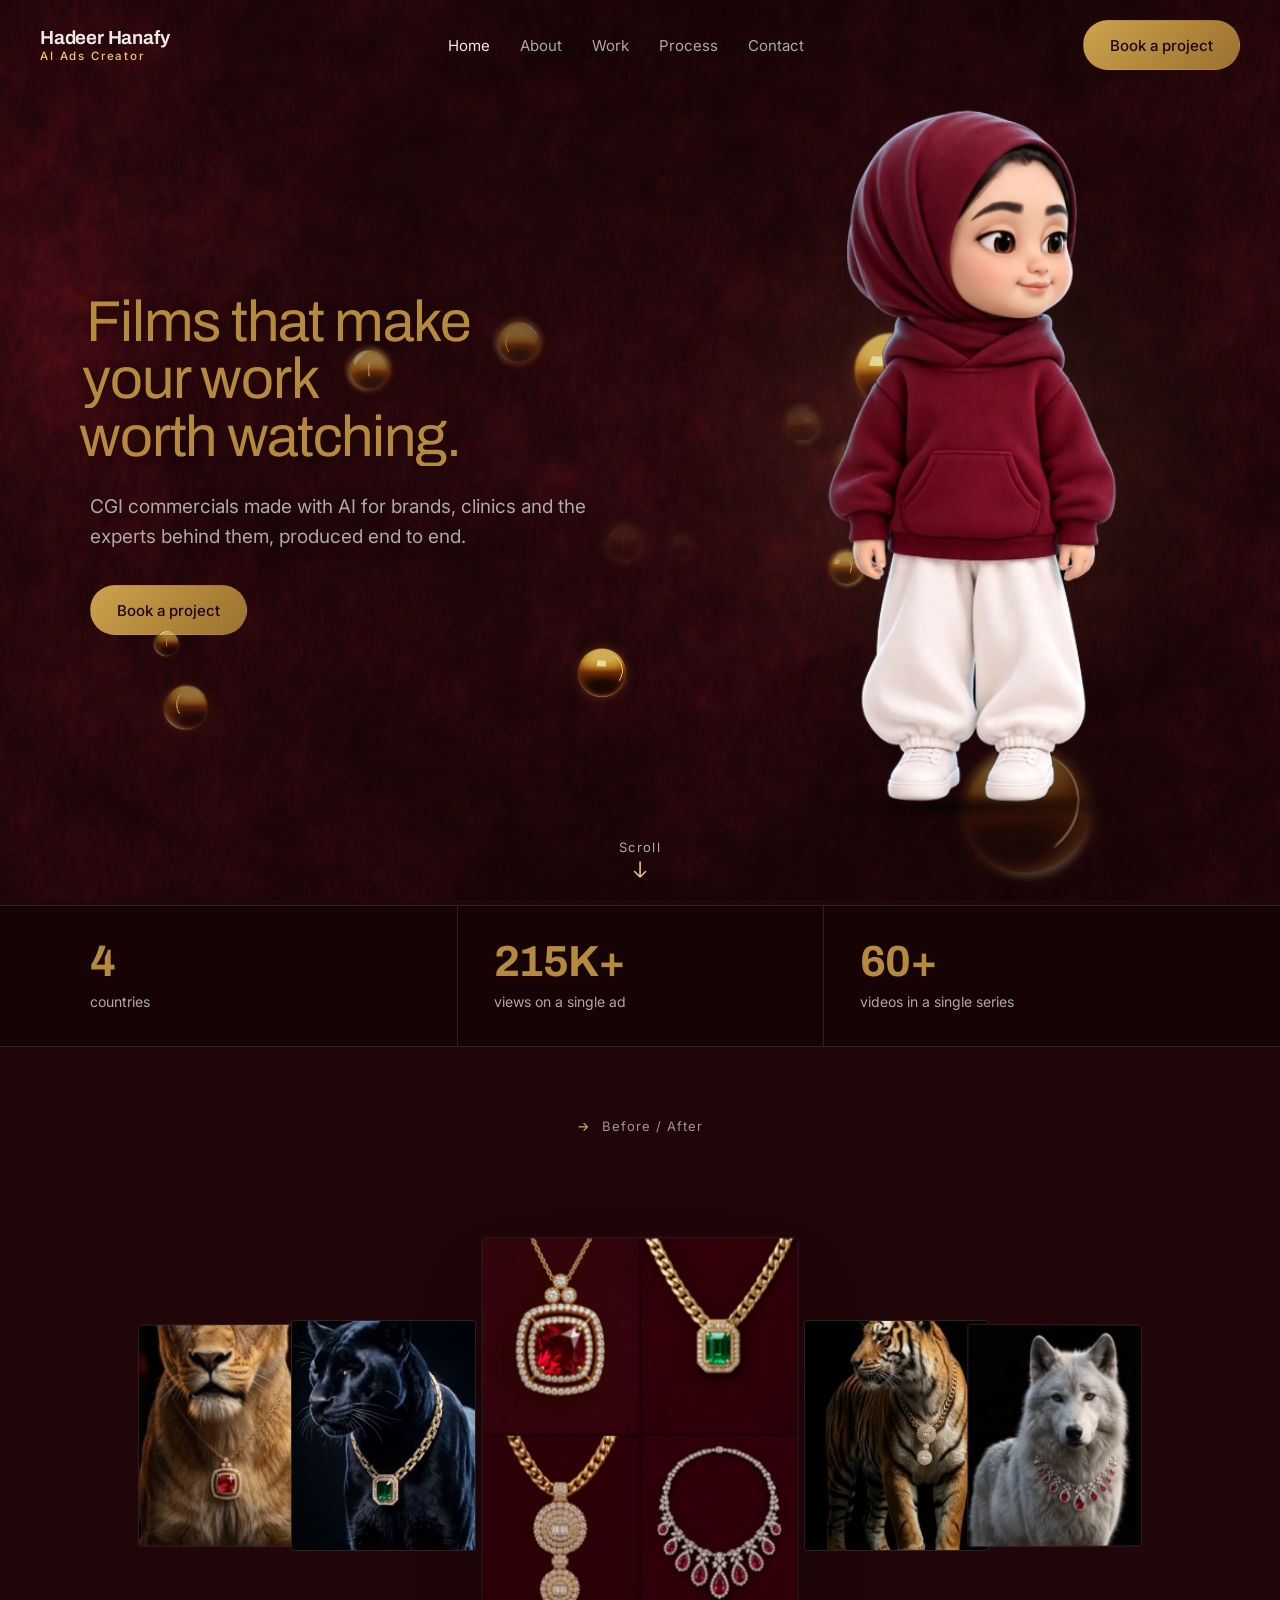
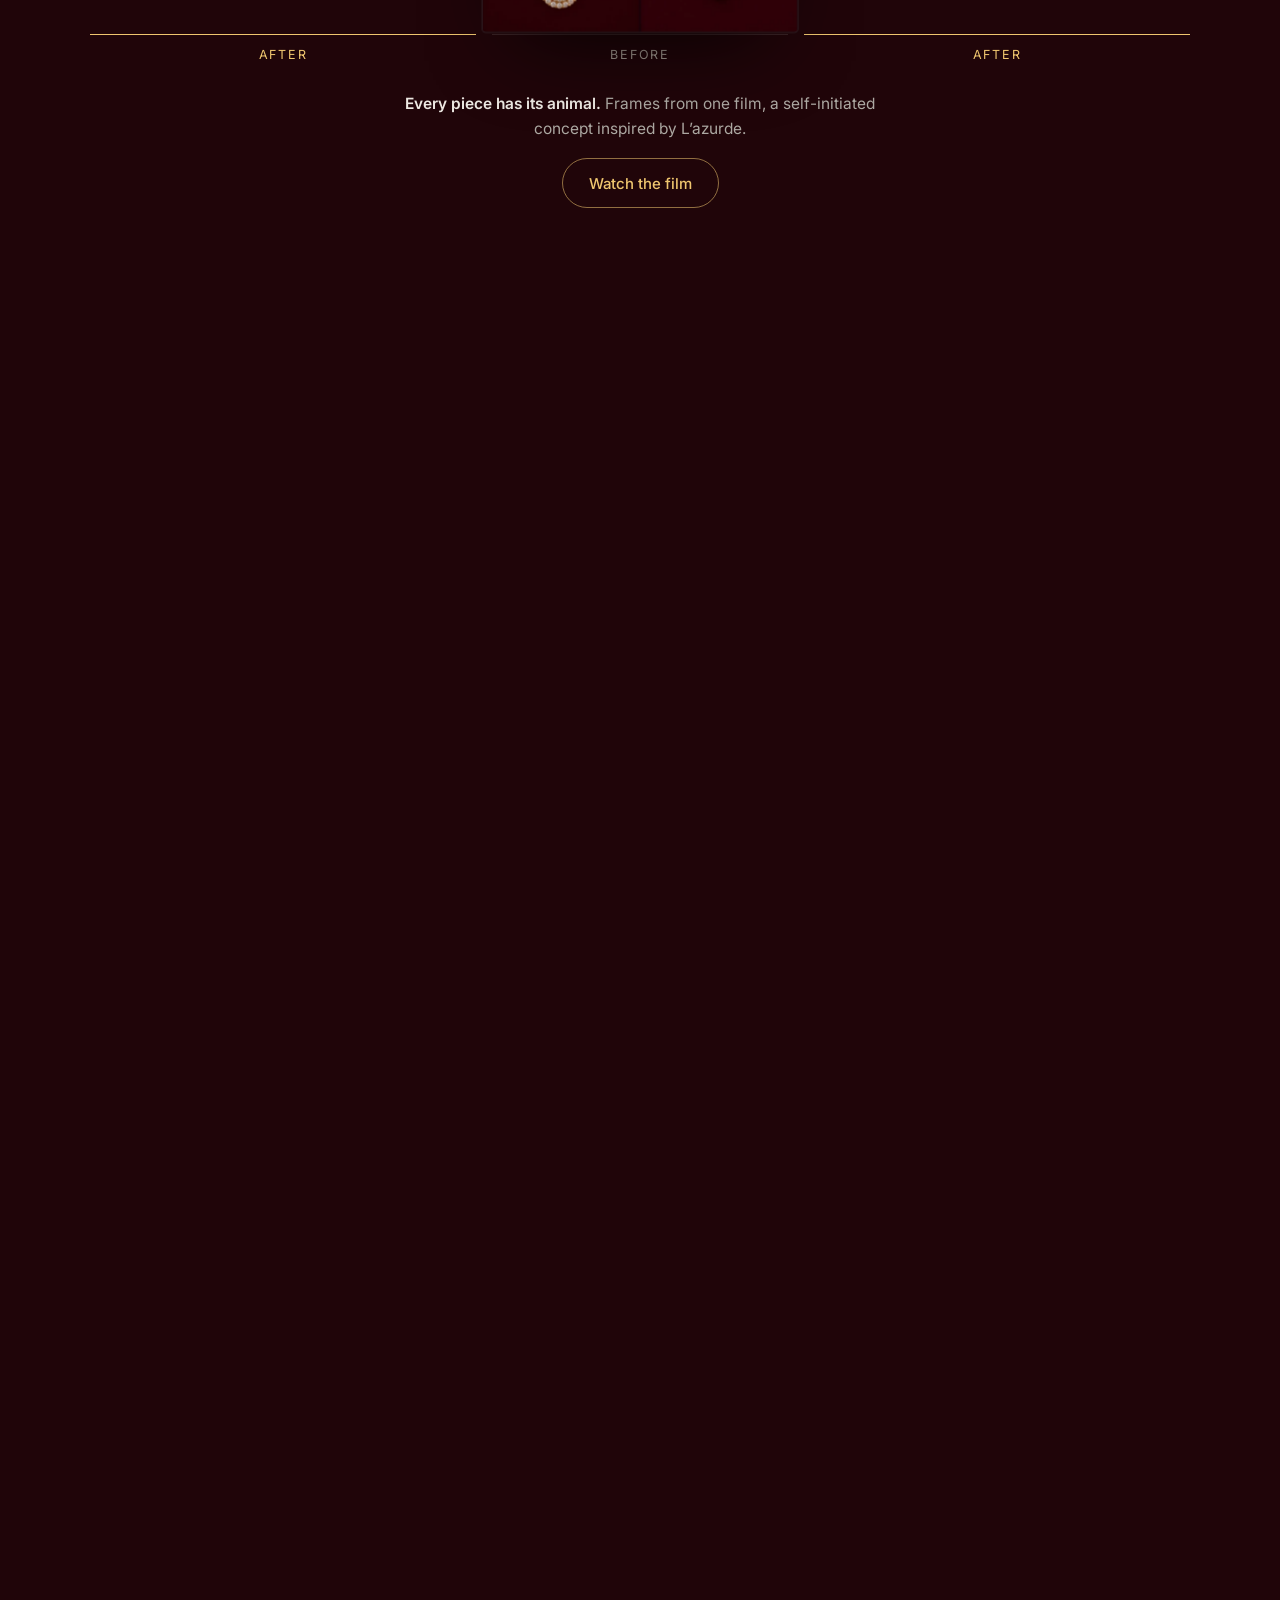
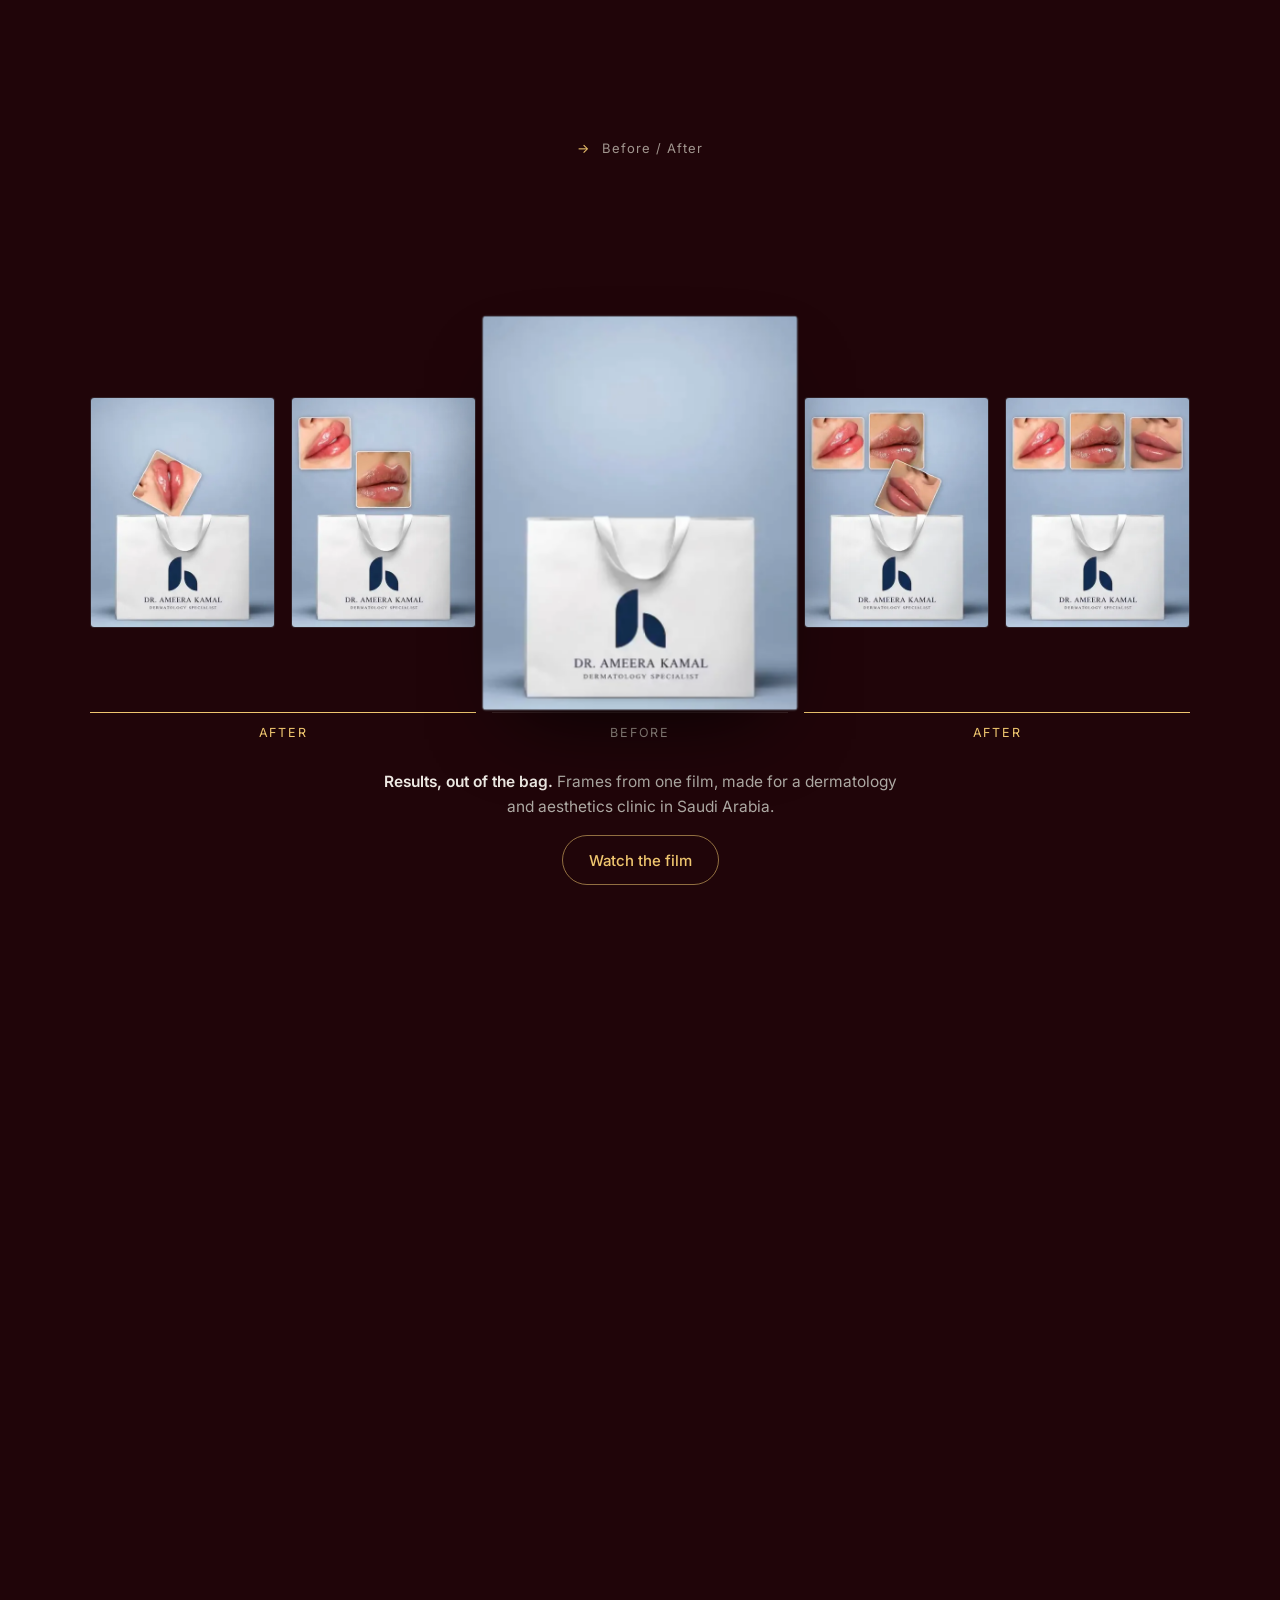
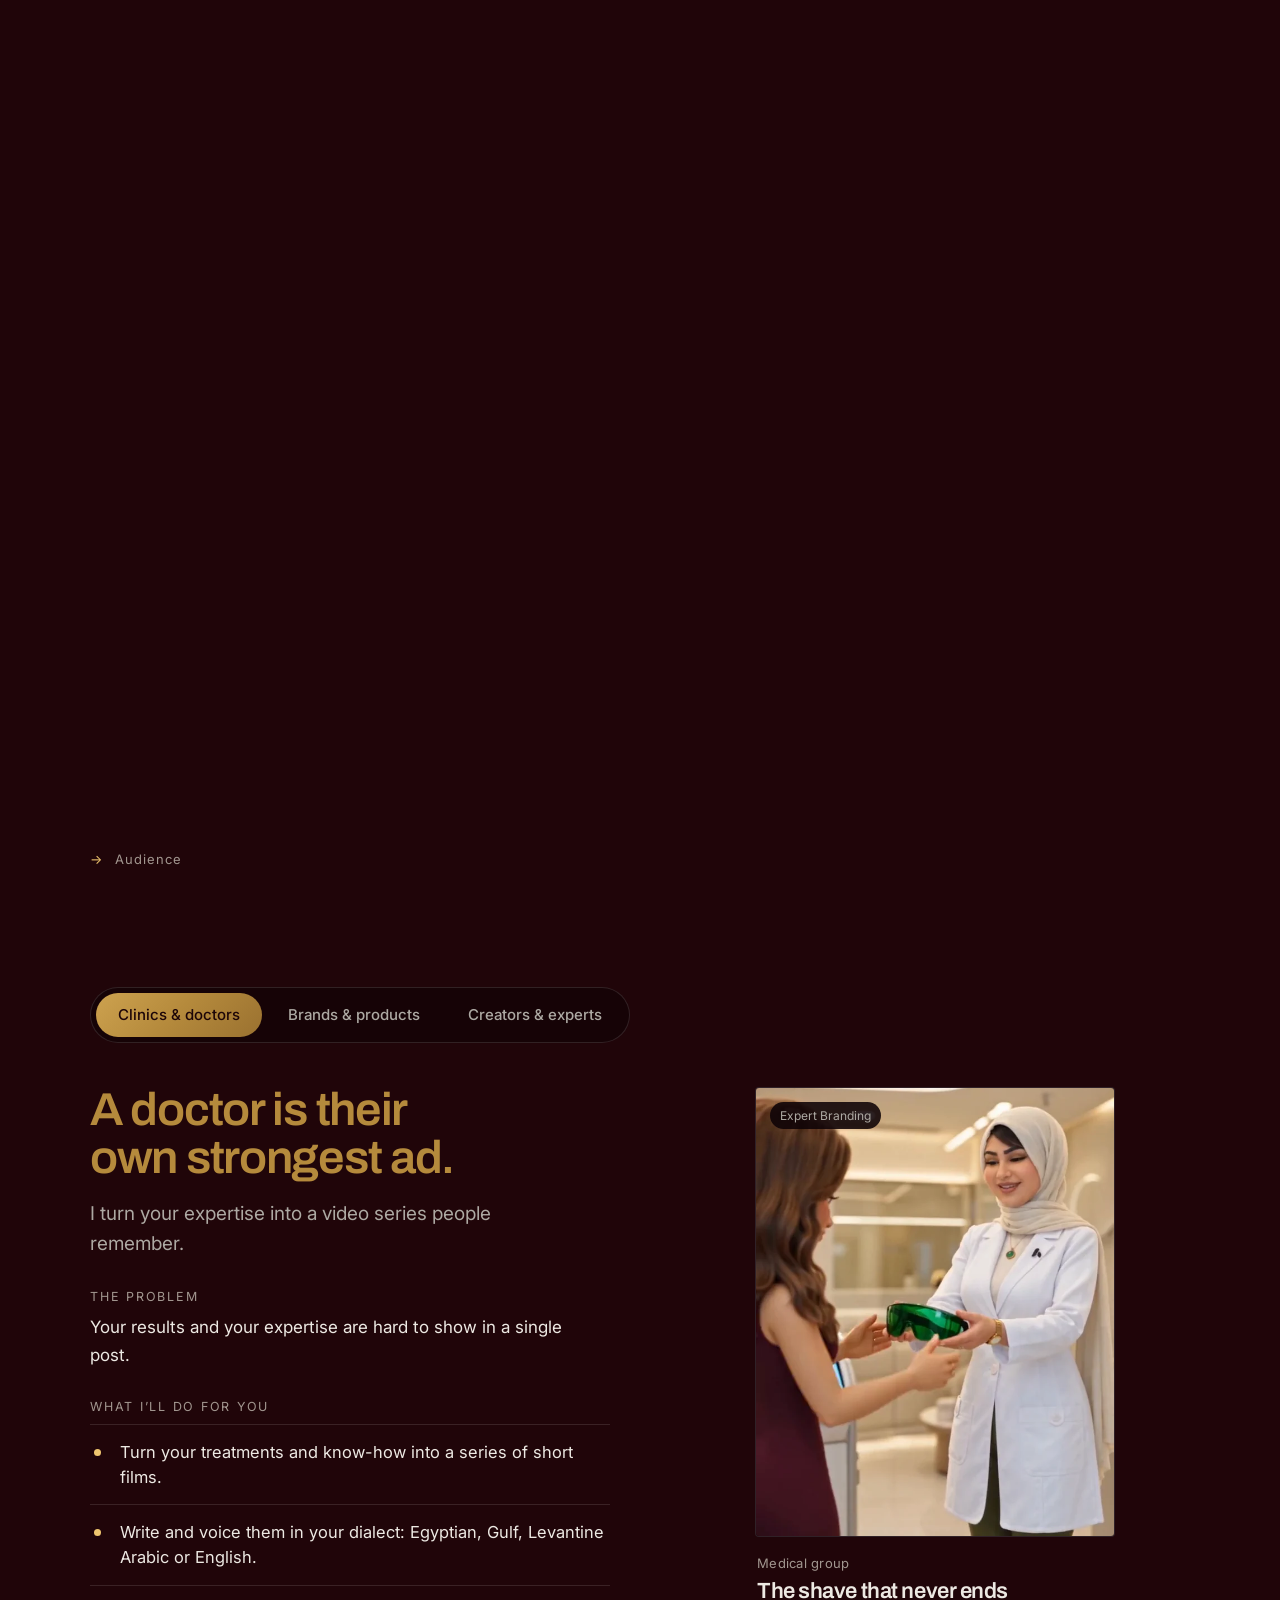
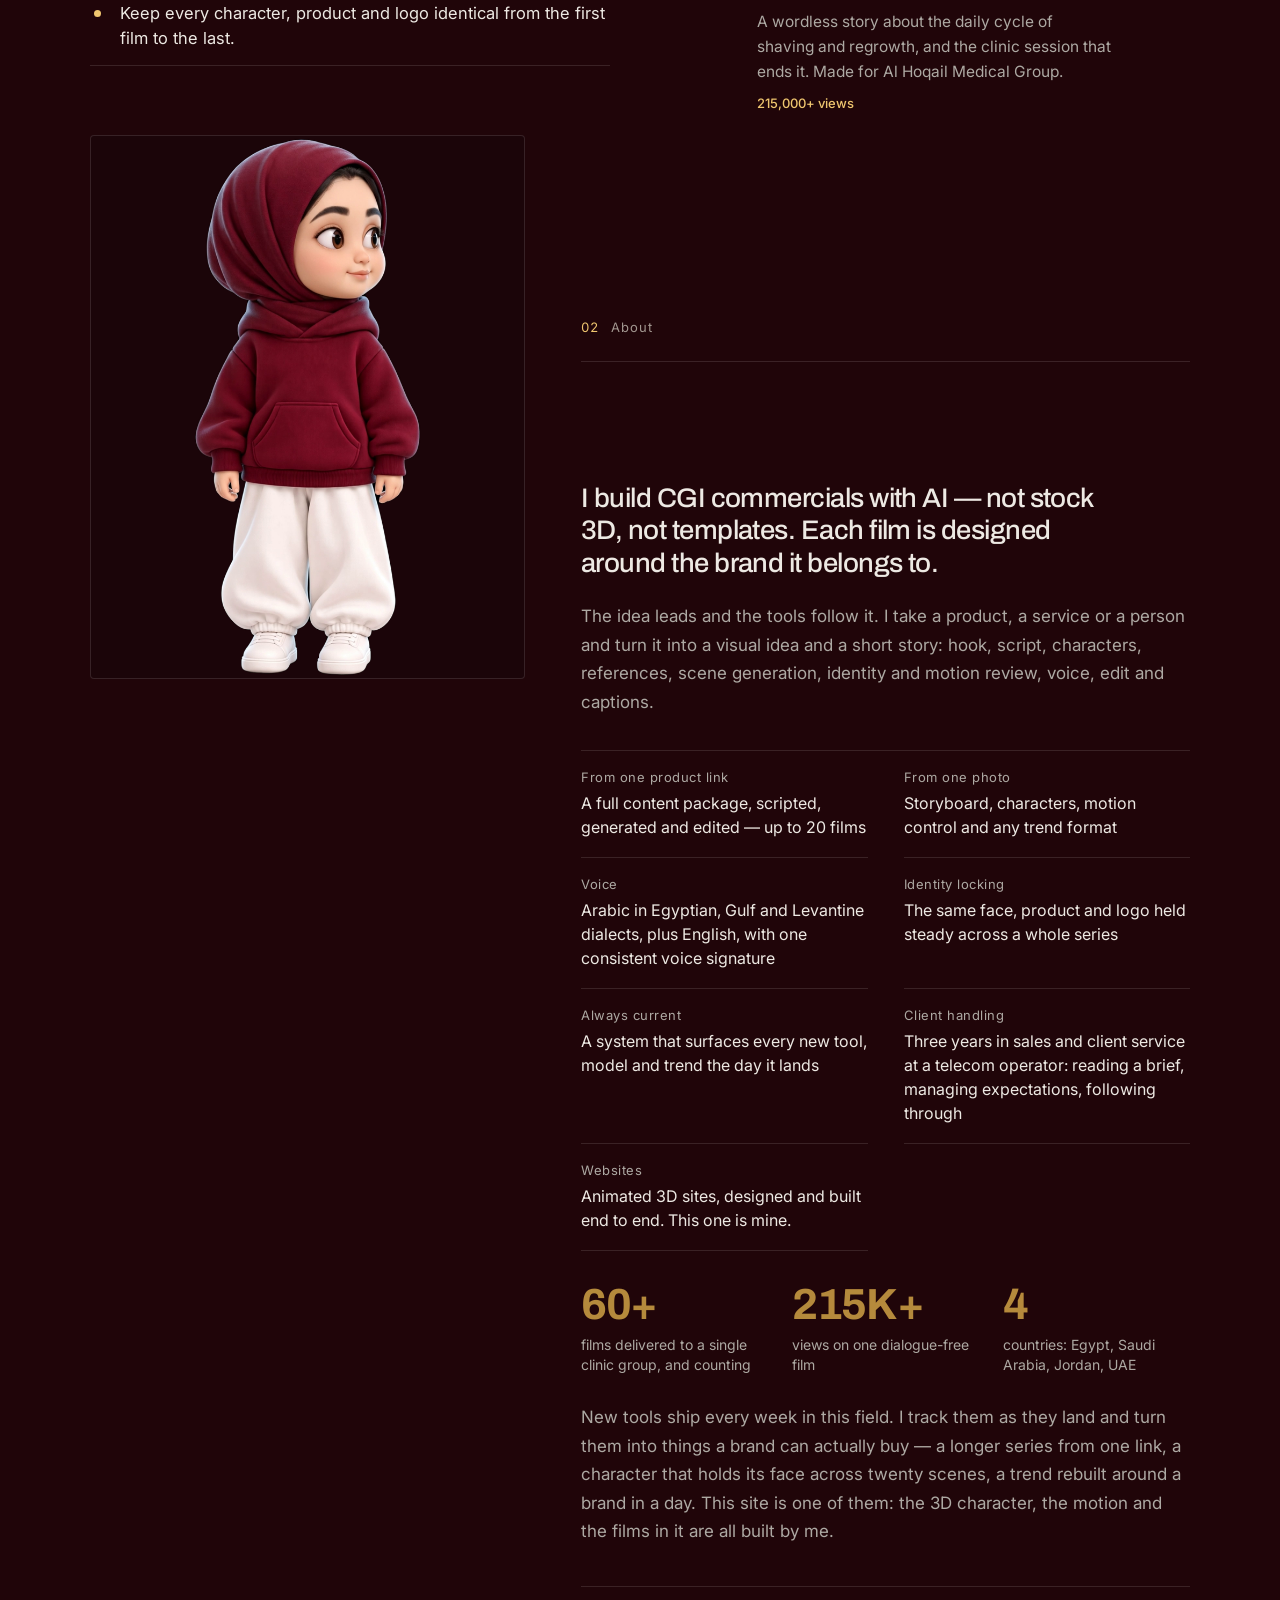
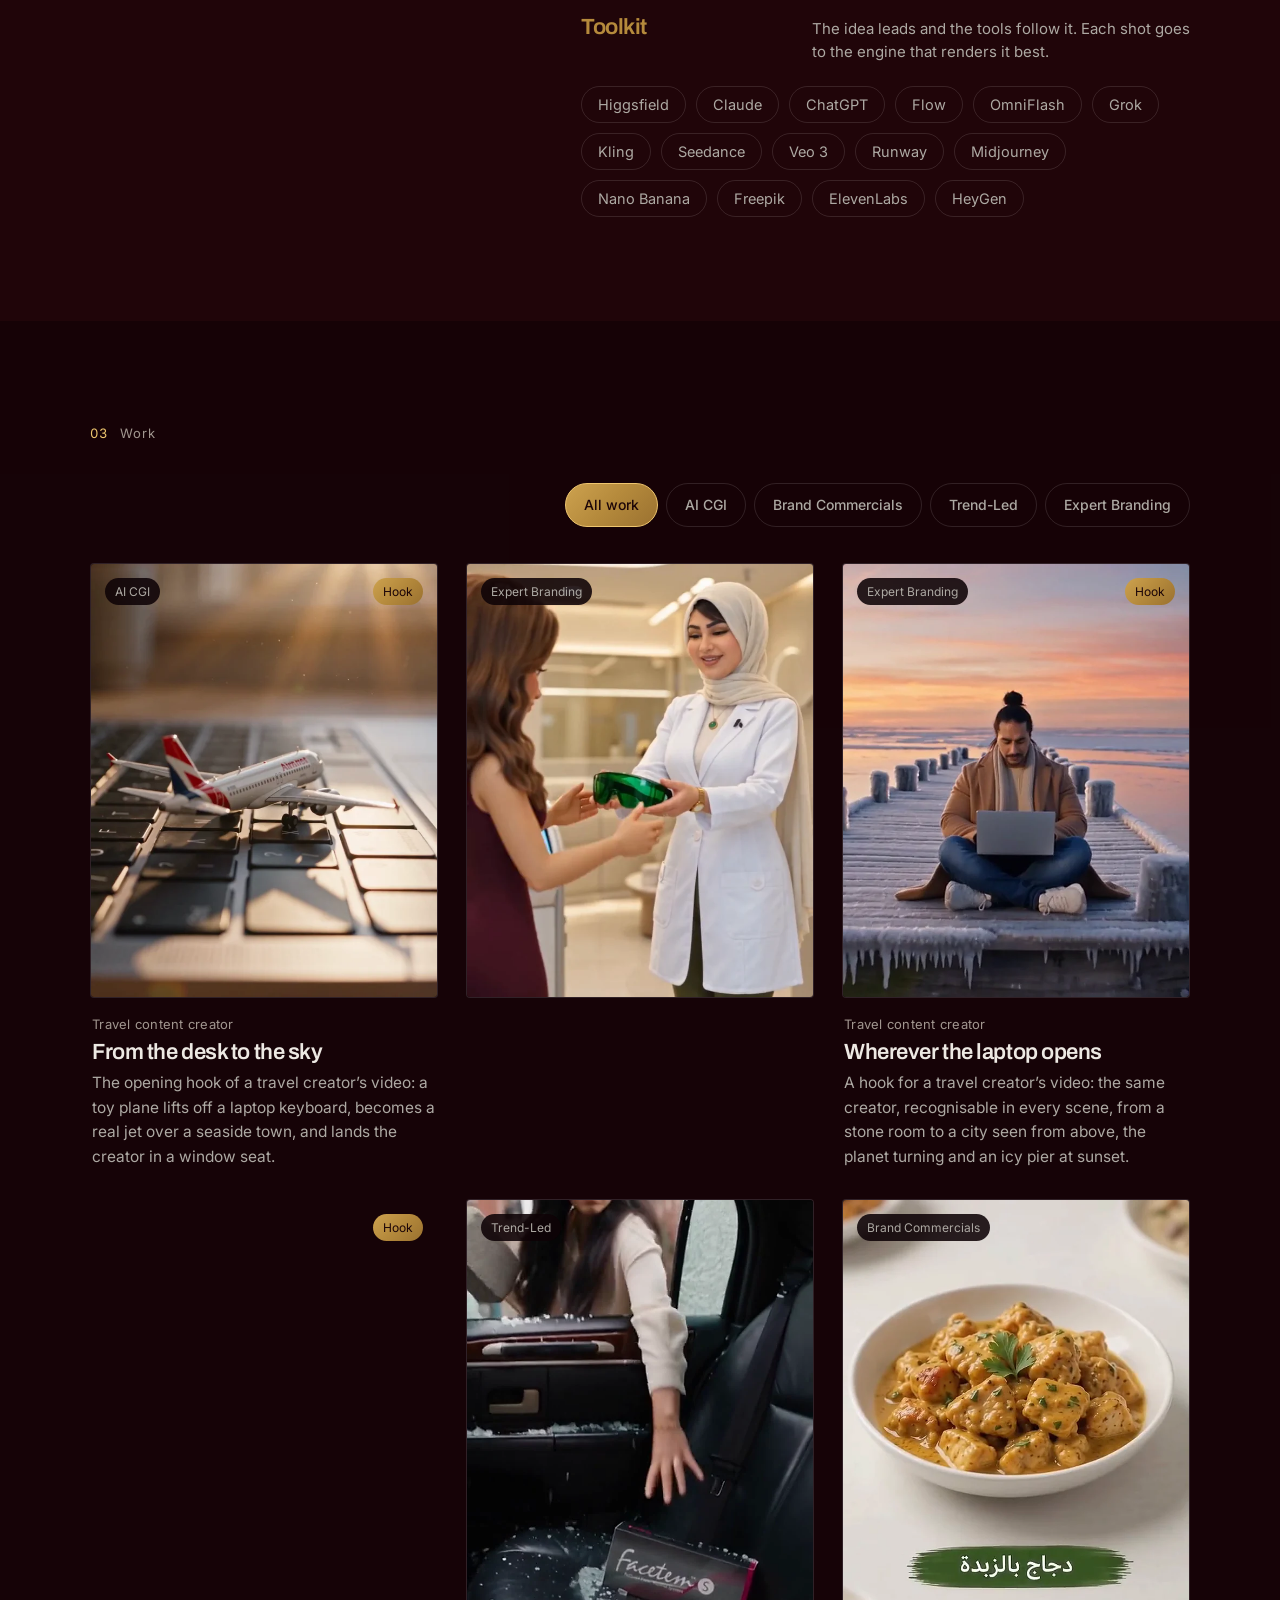
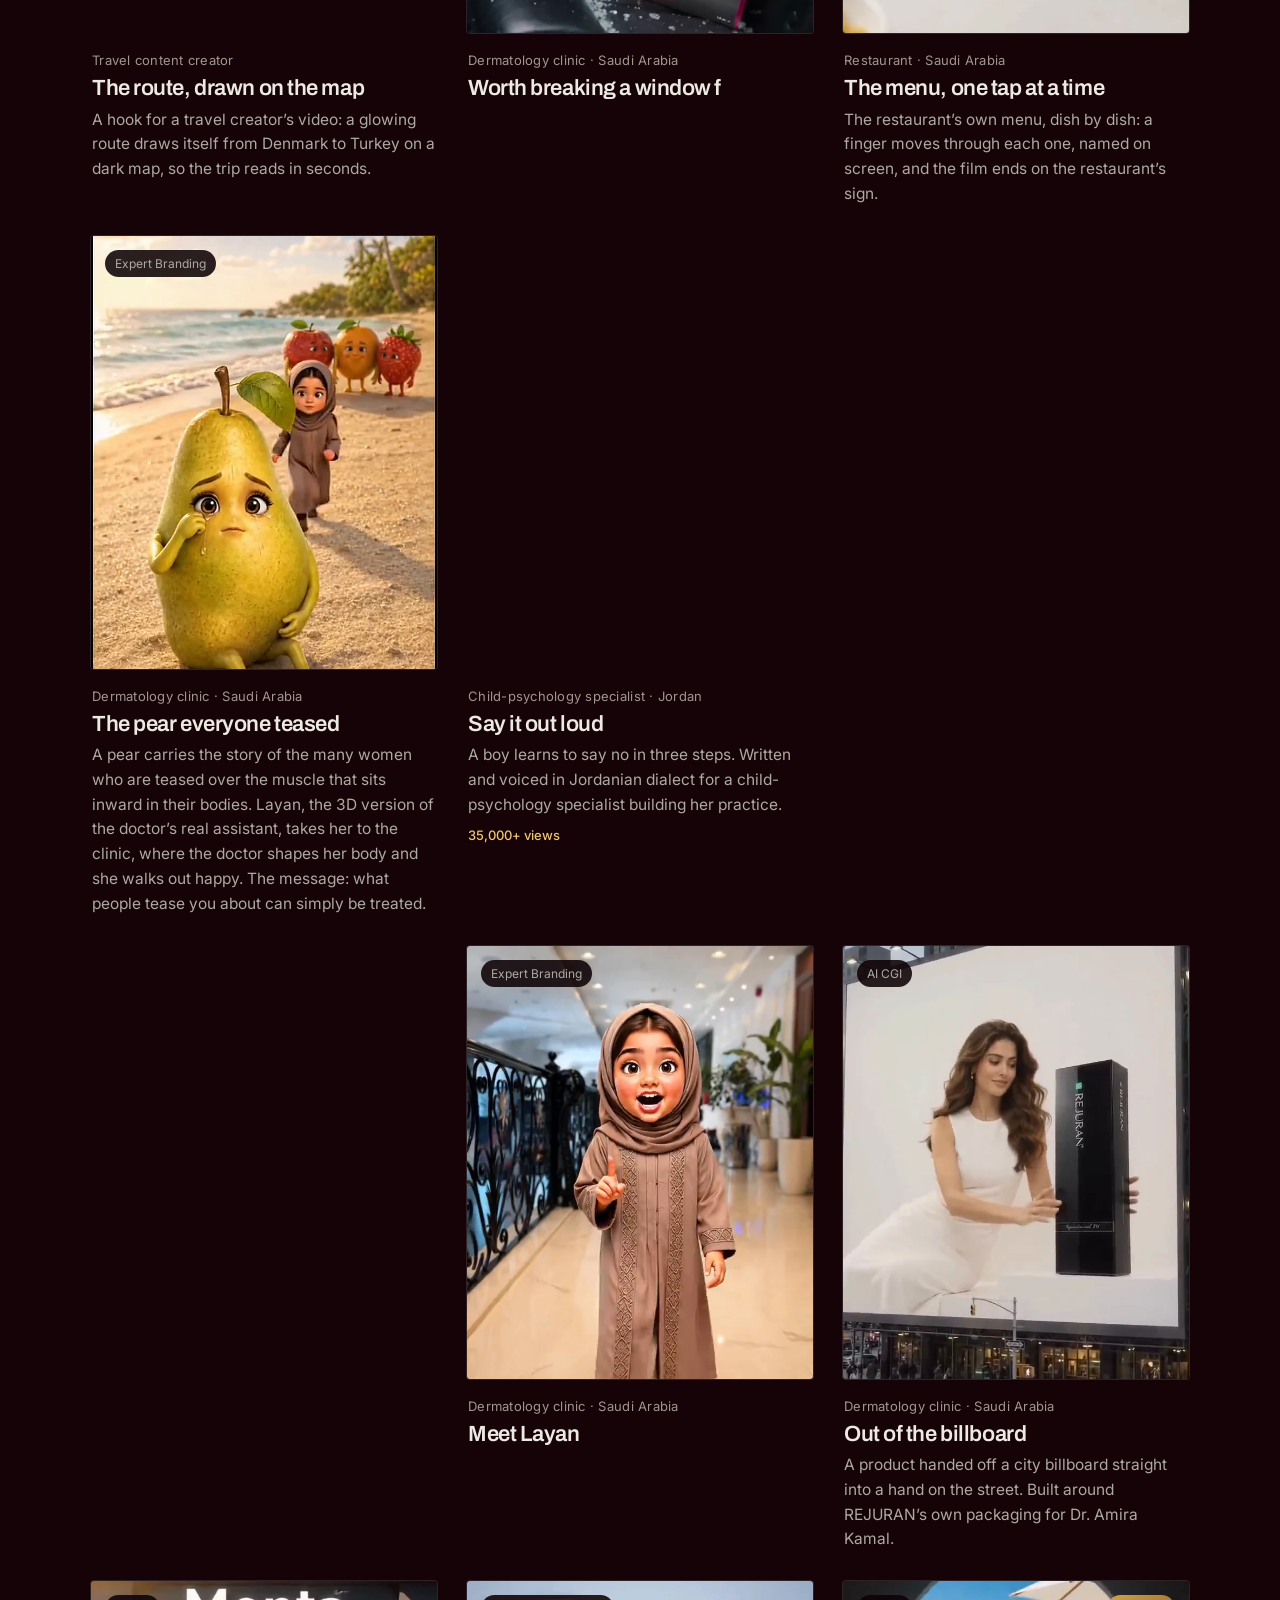
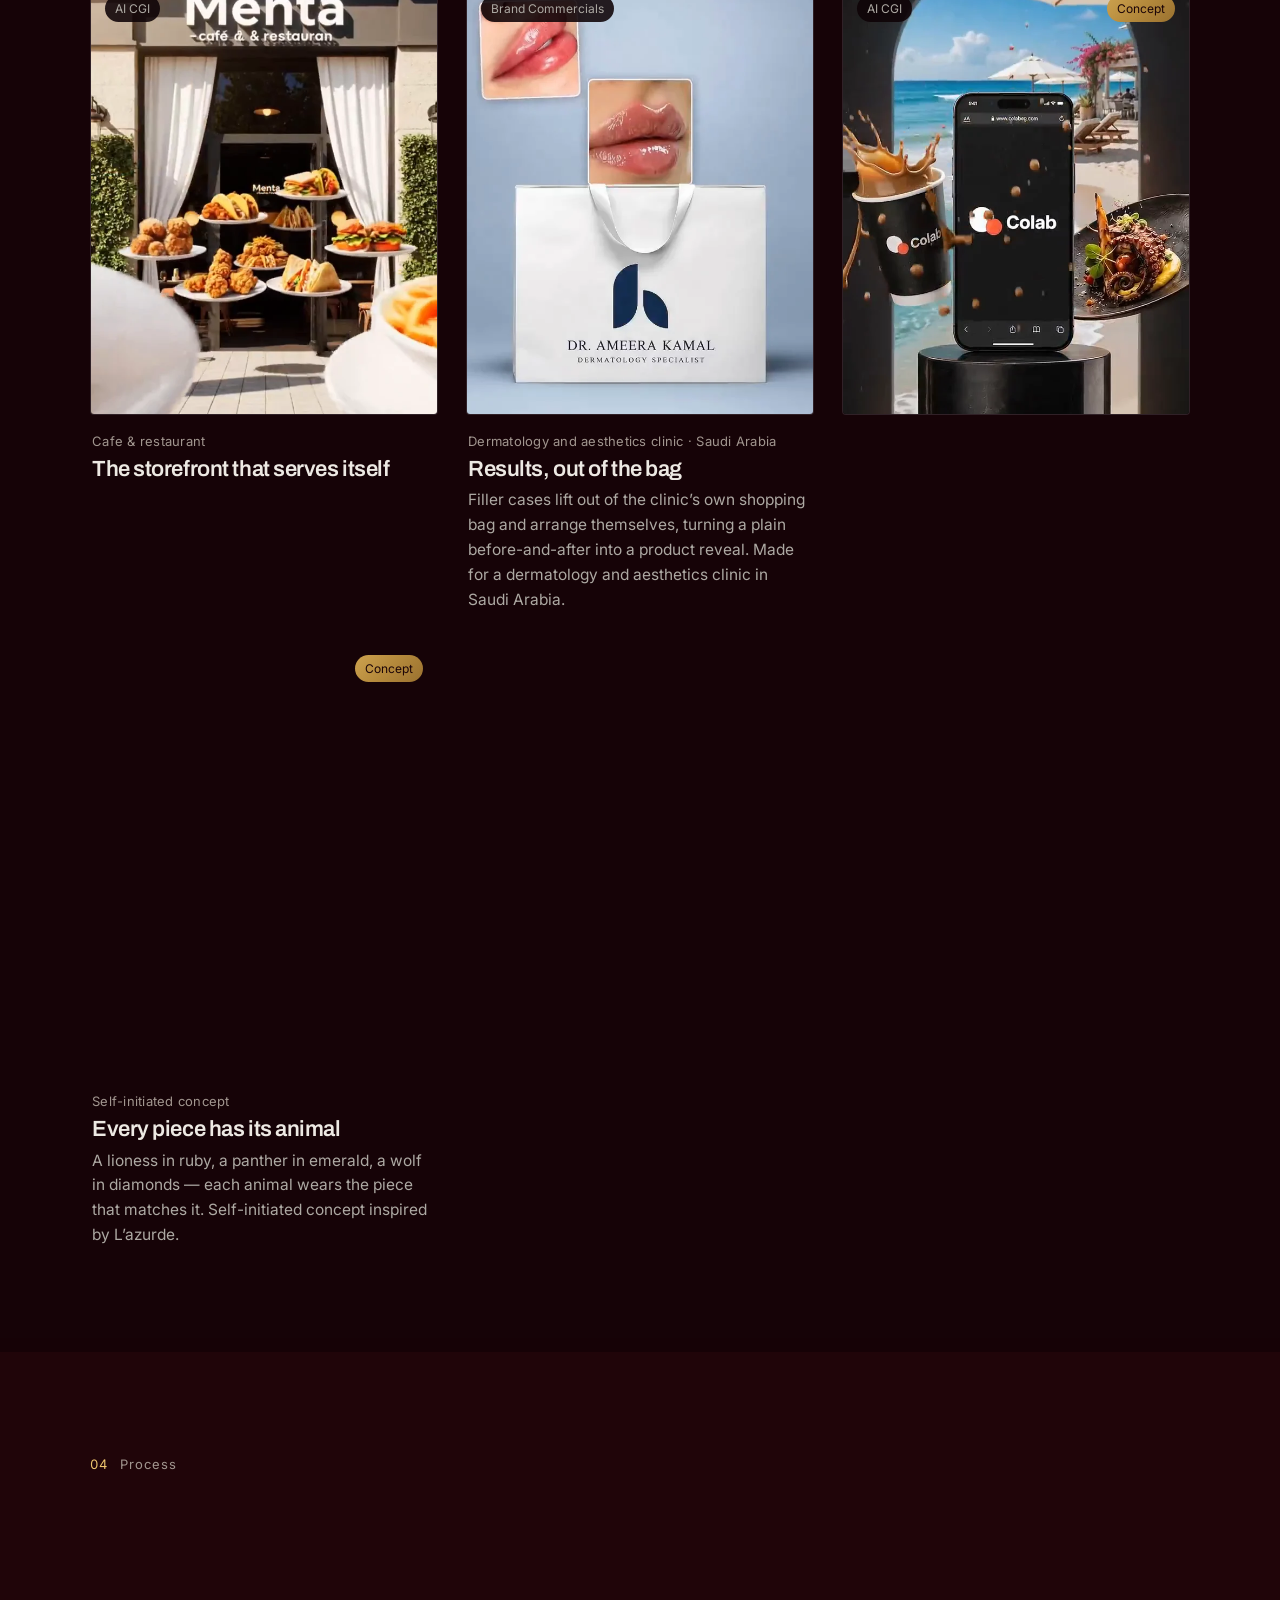
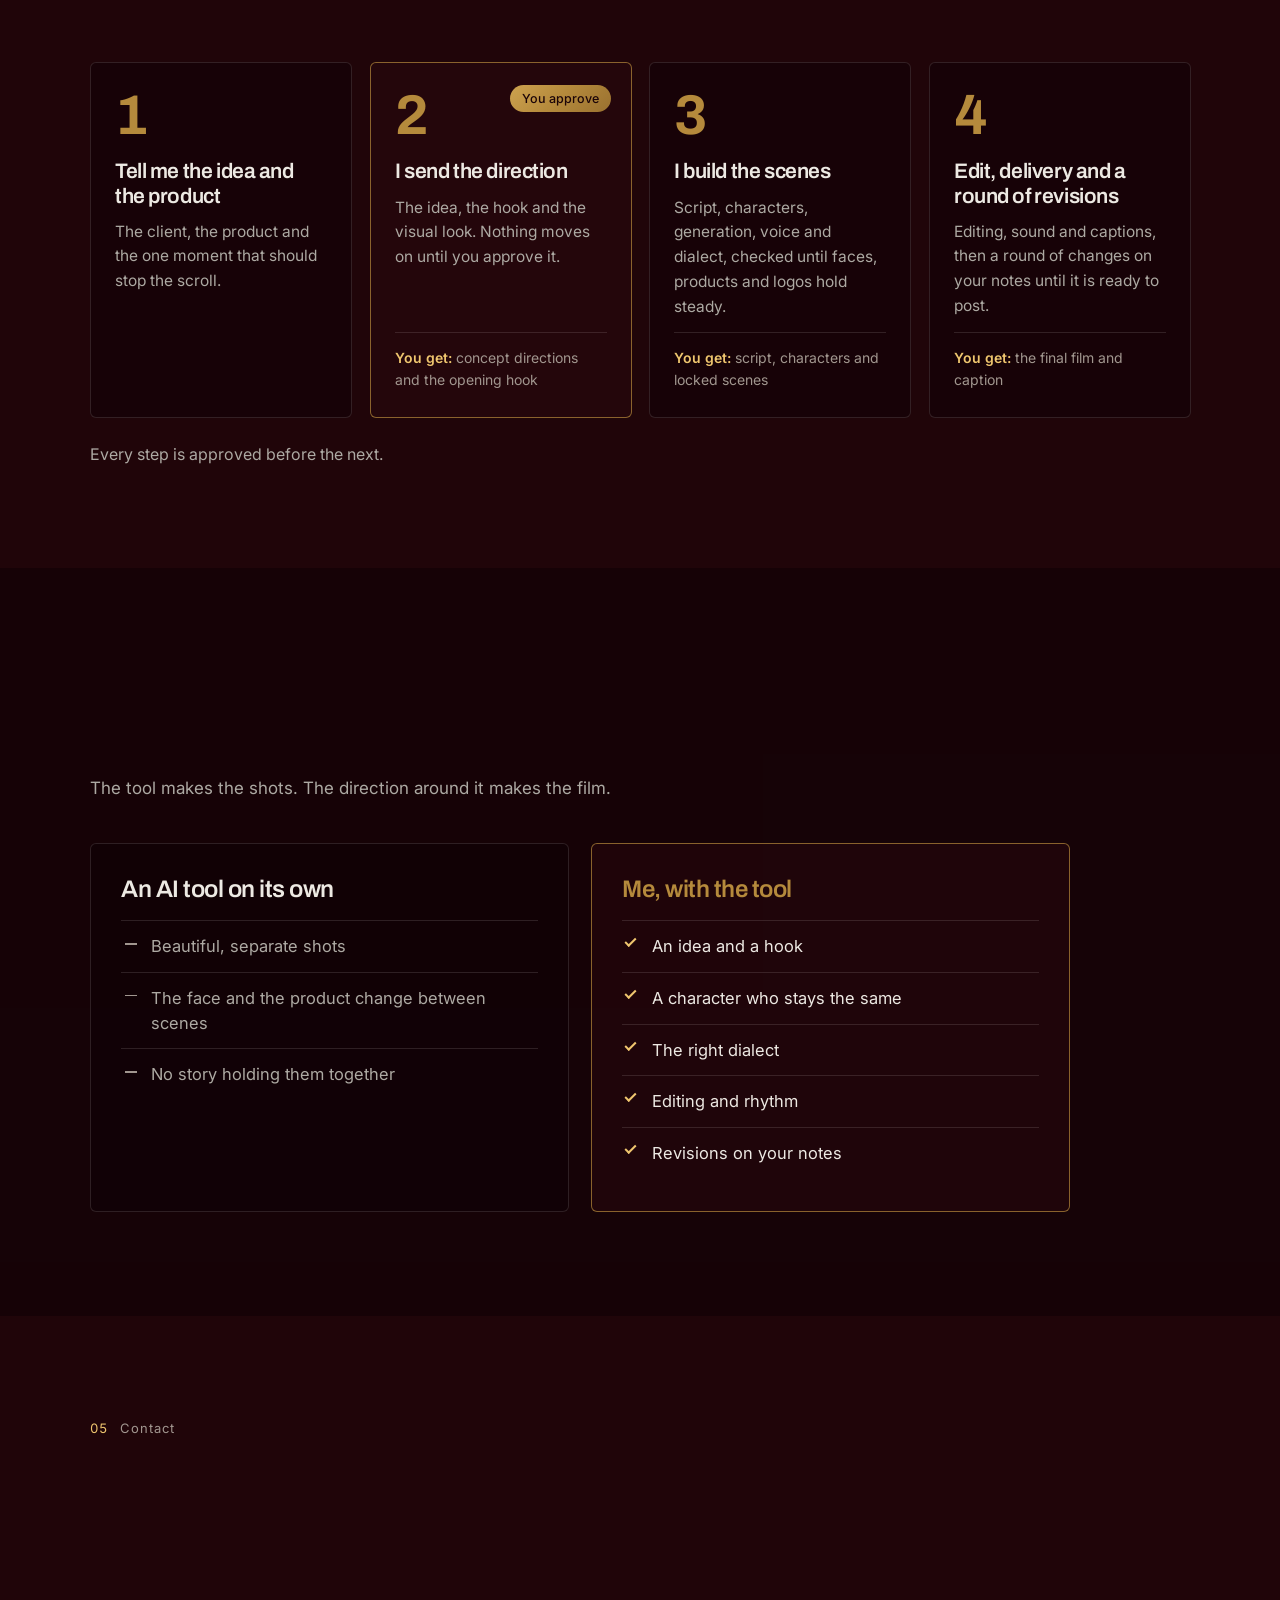
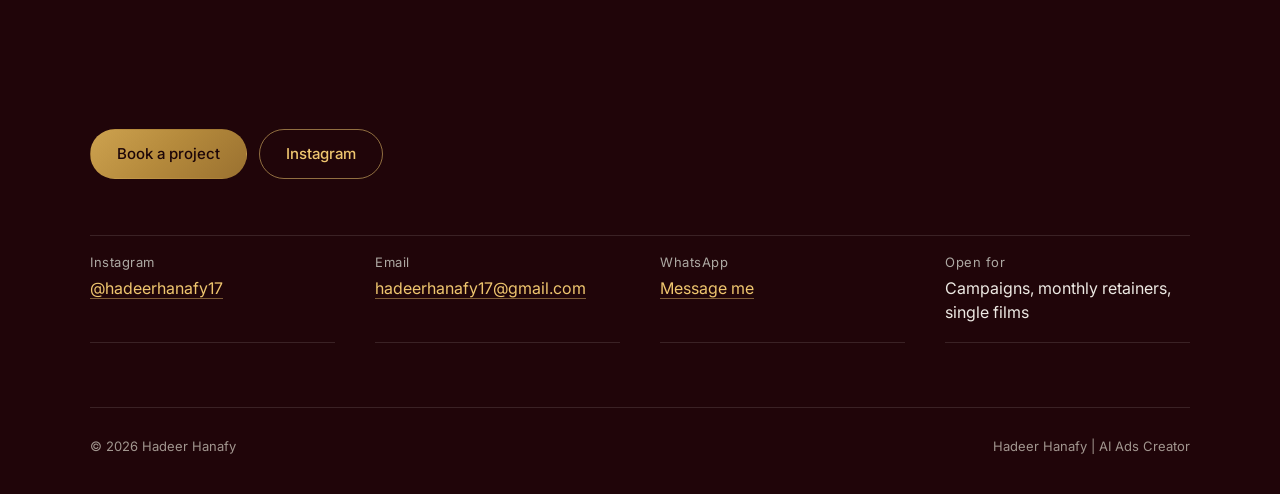
==== index.html @ 7ed75f60 "Phase 3: four-step Process with an approval point, "Not just a button press", and phone fixes Proces" ====
<!doctype html>
<html lang="en">
<head>
<meta charset="utf-8">
<meta name="viewport" content="width=device-width, initial-scale=1">
<title>Hadeer Hanafy — AI Ads Creator | CGI commercials made with AI</title>
<meta name="description" content="Hadeer Hanafy builds CGI commercials with AI — concept, characters, scenes, voice and final edit, produced end to end for brands, products and the experts behind them.">
<link rel="canonical" href="https://hadeerhanafy.com/">
<meta name="theme-color" content="#200509">
<meta property="og:type" content="website">
<meta property="og:url" content="https://hadeerhanafy.com/">
<meta property="og:title" content="Hadeer Hanafy — AI Ads Creator">
<meta property="og:description" content="CGI commercials, made with AI, built on one idea. Concept, characters, scenes, voice and final edit, produced end to end.">
<meta property="og:image" content="https://hadeerhanafy.com/assets/og.jpg">
<meta property="og:image:width" content="1200">
<meta property="og:image:height" content="630">
<meta name="twitter:card" content="summary_large_image">
<meta name="twitter:title" content="Hadeer Hanafy — AI Ads Creator">
<meta name="twitter:description" content="CGI commercials, made with AI, built on one idea.">
<meta name="twitter:image" content="https://hadeerhanafy.com/assets/og.jpg">
<link rel="icon" href="data:image/svg+xml,%3Csvg%20xmlns='http://www.w3.org/2000/svg'%20viewBox='0%200%2032%2032'%3E%3Crect%20width='32'%20height='32'%20rx='7'%20fill='%230A0A0A'/%3E%3Cpath%20d='M11%209v14M21%209v14M11%2016h10'%20stroke='%23EFC66F'%20stroke-width='2.6'%20stroke-linecap='round'/%3E%3C/svg%3E">
<link rel="preconnect" href="https://fonts.googleapis.com">
<link rel="preconnect" href="https://fonts.gstatic.com" crossorigin="anonymous">
<link rel="stylesheet" href="https://fonts.googleapis.com/css2?family=Archivo:wdth,wght@75..110,400..800&amp;family=Inter:wght@400;500;600&amp;display=swap">
<link rel="preload" as="image" href="assets/char-sprite.webp">
<script>document.documentElement.setAttribute('data-js','1');</script>
<style>
  :root {
    --paper: #200509;
    --sand: #1b0509;
    --ink: #EDE9E3;
    --ink-2: #ADA9A3;
    --ink-3: #A1968F;
    --line: rgba(237, 233, 227, 0.13);
    --serif: 'Archivo', ui-sans-serif, system-ui, -apple-system, 'Segoe UI', sans-serif;
    --body: 'Inter', ui-sans-serif, system-ui, -apple-system, 'Segoe UI', sans-serif;
    --ease: cubic-bezier(.2, .7, .1, 1);
    --accent: #EFC66F;           /* small, thin text (the AI Ads Creator label) */
    --gold: #B58A3C;             /* deep antique gold for headings, numbers and fills; sits richly on the burgundy */
    --gold-fill: linear-gradient(135deg, #CDA24F 0%, #B58A3C 48%, #9A7130 100%);
  }
  html { scroll-behavior: smooth; background: #200509; }
  body { margin: 0; background: #200509; color: #EDE9E3; font-family: var(--body); -webkit-font-smoothing: antialiased; }
  *, *::before, *::after { box-sizing: border-box; }
  a { color: var(--ink); }
  img, video { max-width: 100%; }
  [hidden] { display: none !important; }
  :focus-visible { outline: 2px solid var(--accent); outline-offset: 3px; }
  .skip { position: absolute; left: -9999px; top: 0; z-index: 100; padding: 12px 18px; background: var(--accent); color: #1c0508; border-radius: 0 0 6px 0; font: 500 15px var(--body); text-decoration: none; }
  .skip:focus { left: 0; }

  .hh { position: relative; width: 100%; overflow-x: clip; }
  .hh main { position: relative; z-index: 1; }

  /* site background — burgundy velvet (texture rebuilt from the carousel slides), fixed behind every section */
  .site-bg { position: fixed; inset: 0; z-index: 0; overflow: hidden; pointer-events: none; background: #200509 url("assets/velvet.webp") center / cover no-repeat; }
  .bg-vignette { position: absolute; inset: 0; background: radial-gradient(ellipse 92% 82% at 50% 44%, transparent 38%, rgba(10, 1, 3, .34) 100%); }
  .wrap { max-width: 1180px; margin: 0 auto; padding: 0 40px; }
  .chap { padding: 104px 0; scroll-margin-top: 72px; }
  .sand { background: rgba(12, 2, 5, .46); }

  .ch { display: flex; align-items: center; gap: 12px; margin: 0 0 26px; font-size: 13px; letter-spacing: .08em; color: var(--ink-3); }
  .ch-num { color: var(--accent); font-variant-numeric: tabular-nums; }
  .h2 { text-shadow: 0 2px 20px rgba(18, 3, 7, .5); margin: 0; max-width: 18ch; font-family: var(--serif); font-stretch: 104%; font-weight: 650; font-size: clamp(36px, 4.6vw, 64px); line-height: 1.02; letter-spacing: -.032em; color: var(--gold); text-wrap: balance; }

  /* nav */
  .nav { position: sticky; top: 0; z-index: 50; display: flex; align-items: center; justify-content: space-between; gap: 24px; padding: 20px 40px; border-bottom: 1px solid transparent; transition: background .5s var(--ease), border-color .5s, padding .5s var(--ease); }
  .nav.scrolled { background: #1a0509; border-bottom-color: var(--line); padding: 12px 40px; }
  .brand { display: inline-flex; flex-direction: column; justify-content: center; gap: 2px; min-height: 44px; text-decoration: none; color: var(--ink); font-family: var(--serif); font-weight: 650; font-size: 19px; line-height: 1.05; letter-spacing: -.01em; }
  .brand small { font-family: var(--body); font-weight: 500; font-size: 11.5px; letter-spacing: .16em; color: var(--accent); }
  .nav-links { display: flex; gap: 2px; }
  .nav-link { display: inline-flex; align-items: center; min-height: 44px; padding: 0 14px; border-radius: 999px; text-decoration: none; color: var(--ink-2); font-size: 15px; transition: color .3s, background .3s; }
  .nav-link:hover { color: var(--ink); background: rgba(236, 231, 224, .07); }
  .nav-link.on { color: var(--ink); }

  /* buttons */
  .btn { display: inline-flex; align-items: center; justify-content: center; gap: 10px; min-height: 50px; padding: 0 26px; border-radius: 999px; font: 500 15px/1 var(--body); text-decoration: none; cursor: pointer; border: 1px solid transparent; transition: transform .35s var(--ease), background .3s, color .3s, box-shadow .4s var(--ease), border-color .3s; }
  .btn-solid { background: var(--gold-fill); color: #1c0508; }
  .btn-solid:hover { color: #1c0508; transform: translateY(-2px); box-shadow: 0 14px 34px -14px var(--accent); }
  .btn-solid::after { content: ""; position: absolute; inset: 0; background: linear-gradient(105deg, transparent 35%, rgba(255, 246, 220, .6) 50%, transparent 65%); transform: translateX(-130%); pointer-events: none; }
  .btn-solid:hover::after { transform: translateX(130%); transition: transform .9s var(--ease); }
  .btn-line { background: transparent; color: var(--accent); border-color: rgba(239, 198, 111, .55); }

  /* hero */
  .hero { position: relative; display: flex; align-items: center; min-height: clamp(620px, calc(100svh - 86px), 980px); padding: 24px 0 92px; overflow: hidden; }
  .hero-grid { position: relative; z-index: 2; display: grid; grid-template-columns: minmax(0, 7fr) minmax(0, 5fr); gap: 40px; align-items: center; width: 100%; }
  .hero-copy { position: relative; z-index: 3; }
  .hero-title .mask { transform: translate(round(nearest, calc(var(--px, 0) * var(--tx, 0px)), 1px), round(nearest, calc(var(--py, 0) * var(--ty, 0px)), 1px)); }   /* whole pixels keep the type sharp */
  .hero-title .mask:nth-child(1) { --tx: -12px; --ty: -5px; }
  .hero-title .mask:nth-child(2) { --tx: -22px; --ty: -2px; }
  .hero-title .mask:nth-child(3) { --tx: -32px; --ty: 4px; }
  .hero-char { position: relative; height: clamp(440px, calc(100svh - 240px), 720px); perspective: 1100px; }
  .stage3d { position: absolute; inset: 0; transform-style: preserve-3d; transform: rotateY(calc(var(--px, 0) * 8deg)) rotateX(calc(var(--py, 0) * -4.5deg)); will-change: transform; }
  .char3d { position: absolute; inset: 0; transform: translateZ(85px); }
  .glow { position: absolute; left: 50%; top: 48%; width: min(820px, 150%); aspect-ratio: 1; transform: translate(-50%, -50%); border-radius: 50%; background: radial-gradient(circle, rgba(239, 198, 111, .10) 0%, transparent 66%); animation: fadein 2s var(--ease) .2s both; }
  .floor-shadow { position: absolute; left: 50%; bottom: 1px; width: min(340px, 72%); height: 26px; transform: translateX(-50%); border-radius: 50%; background: radial-gradient(ellipse at center, rgba(0, 0, 0, .6), transparent 72%); }
  .sprite { position: absolute; z-index: 2; left: 50%; bottom: 14px; height: calc(100% - 14px); aspect-ratio: 520 / 1223; transform: translateX(-50%); background-image: url("assets/char-sprite.webp"); background-repeat: no-repeat; background-size: 500% 500%; background-position: 0% 0%; animation: charIn 1.4s var(--ease) .35s both; }
  /* render pass — a scan sweep that briefly exposes the character's wireframe */
  .rp { position: absolute; z-index: 3; left: 50%; bottom: 14px; height: calc(100% - 14px); aspect-ratio: 520 / 1223; transform: translateX(-50%); pointer-events: none; }
  .rp-wire { position: absolute; inset: 0; opacity: 0; background-image: url("assets/char-wire.webp"); background-repeat: no-repeat; background-size: 500% 500%; background-position: 0% 0%; filter: drop-shadow(0 0 7px rgba(239, 198, 111, .5)); -webkit-mask-image: linear-gradient(to bottom, transparent, #000 38%, #000 62%, transparent); mask-image: linear-gradient(to bottom, transparent, #000 38%, #000 62%, transparent); -webkit-mask-size: 100% 34%; mask-size: 100% 34%; -webkit-mask-repeat: no-repeat; mask-repeat: no-repeat; -webkit-mask-position: 0% -45%; mask-position: 0% -45%; }
  .rp-line { position: absolute; left: -16%; width: 132%; height: 2px; top: -12%; opacity: 0; background: linear-gradient(90deg, transparent, var(--accent) 24%, var(--accent) 76%, transparent); box-shadow: 0 0 20px 3px rgba(239, 198, 111, .45); }

  .scroll-cue { position: absolute; z-index: 3; left: 50%; bottom: 22px; transform: translateX(-50%); display: inline-flex; flex-direction: column; align-items: center; gap: 6px; min-height: 44px; padding: 4px 18px; text-decoration: none; font-size: 13px; letter-spacing: .1em; color: var(--ink-2); transition: color .3s; animation: fadein 1.4s var(--ease) 1.4s both; }
  .scroll-cue:hover { color: var(--ink); }
  .scroll-cue svg { color: var(--accent); animation: cueBob 2.2s var(--ease) infinite; }
  @keyframes cueBob { 0%, 100% { transform: translateY(0); } 50% { transform: translateY(6px); } }

  .hero-title { margin: 0 0 26px; font-family: var(--serif); font-weight: 400; font-size: clamp(40px, 4.5vw, 68px); line-height: 1; letter-spacing: -.02em; color: var(--gold); }
  .hero-title em { font-style: normal; color: var(--gold); }
  .hero-title, .hero-sub { text-shadow: 0 2px 18px rgba(18, 3, 7, .6); }
  .hero-sub { margin: 0 0 32px; max-width: 44ch; font-size: clamp(17px, 1.5vw, 19px); line-height: 1.62; color: var(--ink-2); }
  .hero-cta { display: flex; gap: 12px; flex-wrap: wrap; }
  @keyframes fadein { from { opacity: 0; } to { opacity: 1; } }
  @keyframes charIn { from { opacity: 0; transform: translateX(-50%) translateY(26px); } to { opacity: 1; transform: translateX(-50%); } }

  /* motion */
  .mask { display: block; overflow: hidden; perspective: 700px; }
  .mask > span { display: block; transition: transform 1.05s var(--ease); }
  [data-js] .mask > span { transform: translate3d(0, 108%, 0) rotateX(-32deg); transform-origin: 50% 100%; }
  [data-js] .mask.in > span, [data-js] .in .mask > span { transform: none; }
  .rule { display: block; height: 1px; margin: 26px 0 0; background: var(--line); position: relative; overflow: hidden; }
  .rule::after { content: ""; position: absolute; inset: 0; background: var(--accent); transform-origin: left; transition: transform 1.2s var(--ease); }
  [data-js] .rule::after { transform: scaleX(0); }
  [data-js] .rule.in::after { transform: scaleX(1); }
  .progress-bar { position: fixed; top: 0; left: 0; height: 2px; width: 100%; transform: scaleX(0); transform-origin: left; background: var(--accent); z-index: 60; will-change: transform; }
  .btn { position: relative; overflow: hidden; }
  .btn-line::before { content: ""; position: absolute; inset: 0; background: var(--gold); transform: translateY(101%); transition: transform .5s var(--ease); z-index: -1; }
  .btn-line:hover::before { transform: none; }
  .btn-line:hover { color: #1c0508; border-color: var(--accent); }
  .card-loop { transition: transform 1.2s var(--ease); }
  .card:hover .card-loop { transform: scale(1.05); }
  .card-video { position: absolute; inset: 0; width: 100%; height: 100%; object-fit: cover; opacity: 0; background: #14040a; transition: opacity .35s var(--ease), transform 1.2s var(--ease); }
  .card-video.on { opacity: 1; }
  .card:hover .card-video { transform: scale(1.05); }

  .reveal { transition: opacity .9s var(--ease), transform .9s var(--ease); }
  [data-js] .reveal { opacity: 0; transform: translateY(32px); }
  [data-js] .reveal.in { opacity: 1; transform: none; }
  .grid .card:nth-child(2) { transition-delay: .09s; }
  .grid .card:nth-child(3) { transition-delay: .18s; }
  .grid .card:nth-child(4) { transition-delay: .27s; }
  .grid .card:nth-child(5) { transition-delay: .36s; }
  .grid .card:nth-child(6) { transition-delay: .45s; }
  .par { will-change: transform; }

  .float { position: fixed; z-index: 2; left: 0; top: 0; width: 64px; height: 150px; opacity: 0; pointer-events: none; will-change: transform, opacity; }
  .float .char-base { width: 100%; height: 100%; object-fit: contain; filter: drop-shadow(0 16px 24px rgba(0, 0, 0, .45)); }
  .float-glow { position: absolute; left: 50%; top: 46%; width: 320%; aspect-ratio: 1; transform: translate(-50%, -50%); border-radius: 50%; background: radial-gradient(circle, var(--accent), transparent 62%); opacity: .13; }

  /* fx: golden sphere field behind the page, and a few passing in front */
  .fx-canvas { position: absolute; inset: 0; width: 100%; height: 100%; }
  .fx-front { position: fixed; inset: 0; z-index: 45; width: 100%; height: 100%; pointer-events: none; }

  /* numbers strip */
  .numbers { scroll-margin-top: 68px; border-top: 1px solid var(--line); border-bottom: 1px solid var(--line); background: rgba(12, 2, 5, .5); }
  .numbers-row { display: grid; grid-template-columns: repeat(3, minmax(0, 1fr)); }
  .numbers .stat { padding: 34px 0 34px 36px; }
  .numbers .stat:first-child { padding-left: 0; }
  .numbers .stat + .stat { border-left: 1px solid var(--line); }

  /* before → after: the product on its own, then the film built around it.
     Desktop pins the stage while the shots slide out from behind the product (--k per shot, --e overall).
     Mobile and reduced motion skip the pin and show the finished grid. */
  .ba { position: relative; }
  .ba-track { position: relative; height: 250vh; }
  .ba-stage { position: sticky; top: 68px; display: flex; align-items: center; min-height: calc(100vh - 68px); min-height: calc(100svh - 68px); padding: 24px 0; }
  .ba-stage > .wrap { width: 100%; }
  .ba-head { display: flex; flex-direction: column; align-items: center; text-align: center; margin-bottom: 44px; }
  .ba-head .ch { margin-bottom: 18px; }
  .ba-head .h2 { max-width: 20ch; font-size: clamp(34px, 4.2vw, 58px); }
  .ba-board { --e: 1; perspective: 1400px; display: grid; grid-template-columns: minmax(0, 1fr) minmax(0, 1fr) minmax(0, 1.6fr) minmax(0, 1fr) minmax(0, 1fr); gap: 14px 16px; align-items: center; width: 100%; max-width: min(1100px, max(620px, calc((100vh - 430px) * 2.7))); margin: 0 auto; }
  [data-js] .ba-board { --e: 0; }
  .ba-before, .ba-shot { position: relative; margin: 0; overflow: hidden; aspect-ratio: 4 / 5; border-radius: 4px; border: 1px solid var(--line); background: #14040a; }
  .ba-before img, .ba-shot img { display: block; width: 100%; height: 100%; object-fit: cover; }
  .ba-before { z-index: 2; box-shadow: 0 34px 80px -34px rgba(0, 0, 0, .85); transform: scale(calc(1.07 - .07 * var(--e))); }
  .ba-shot { z-index: 1; --k: 0; will-change: transform, opacity; transform: translate3d(calc(var(--dx, 0) * var(--k) * 100%), 0, 0) rotateY(calc(var(--dx, 0) * var(--k) * -16deg)) scale(calc(1 - .4 * var(--k))); opacity: calc(1 - var(--k)); }
  [data-js] .ba-shot { --k: 1; }
  .ba-lab { margin: 0; font-size: 12.5px; letter-spacing: .14em; text-transform: uppercase; text-align: center; color: var(--ink-3); }
  .ba-lab::before { content: ""; display: block; height: 1px; margin-bottom: 12px; background: var(--line); }
  .ba-lab-after { color: var(--accent); opacity: var(--e); }
  .ba-lab-after::before { background: var(--accent); }
  .ba-foot { display: flex; flex-direction: column; align-items: center; gap: 16px; margin-top: 30px; text-align: center; }
  .ba-cap { margin: 0; max-width: 52ch; font-size: 15.5px; line-height: 1.6; color: var(--ink-2); }
  .ba-cap strong { font-weight: 600; color: var(--ink); }
  @media (min-width: 901px) {
    .ba-before { grid-column: 3; grid-row: 1; }
    .ba-lab-before { grid-column: 3; grid-row: 2; }
    .ba-lab-after.l { grid-column: 1 / 3; grid-row: 2; }
    .ba-lab-after.r { grid-column: 4 / 6; grid-row: 2; }
    .ba-shot.s1 { grid-column: 1; grid-row: 1; --dx: 2.5; }
    .ba-shot.s2 { grid-column: 2; grid-row: 1; --dx: 1.4; }
    .ba-shot.s3 { grid-column: 4; grid-row: 1; --dx: -1.4; }
    .ba-shot.s4 { grid-column: 5; grid-row: 1; --dx: -2.5; }
  }

  /* who it's for — one toggle, three audiences; each panel carries its own copy and an example film */
  .seg { display: inline-flex; gap: 4px; margin: 34px 0 44px; padding: 5px; border: 1px solid var(--line); border-radius: 999px; background: rgba(12, 2, 5, .5); }
  .seg-btn { min-height: 44px; padding: 0 22px; border: 0; border-radius: 999px; background: transparent; color: var(--ink-2); font: 500 15px var(--body); cursor: pointer; transition: background .35s var(--ease), color .3s; }
  .seg-btn:hover { color: var(--ink); }
  .seg-btn[aria-selected="true"] { background: var(--gold-fill); color: #1c0508; }
  .aud-panel { display: grid; grid-template-columns: minmax(0, 7fr) minmax(0, 5fr); gap: 56px; align-items: start; animation: panelIn .55s var(--ease) both; }
  .aud-title { margin: 0 0 16px; max-width: 16ch; font-family: var(--serif); font-stretch: 102%; font-weight: 600; font-size: clamp(30px, 3.6vw, 50px); line-height: 1.04; letter-spacing: -.028em; color: var(--gold); text-wrap: balance; }
  .aud-lead { margin: 0 0 30px; max-width: 40ch; font-size: clamp(17px, 1.5vw, 19px); line-height: 1.6; color: var(--ink-2); }
  .aud-label { margin: 0 0 10px; font-size: 12.5px; letter-spacing: .14em; text-transform: uppercase; color: var(--ink-3); }
  .aud-problem { margin: 0 0 30px; max-width: 46ch; font-size: 17px; line-height: 1.6; color: var(--ink); }
  .aud-list { margin: 0 0 34px; padding: 0; list-style: none; max-width: 52ch; border-bottom: 1px solid var(--line); }
  .aud-list li { position: relative; padding: 15px 0 15px 30px; border-top: 1px solid var(--line); font-size: 16.5px; line-height: 1.5; color: var(--ink); }
  .aud-list li::before { content: ""; position: absolute; left: 4px; top: 24px; width: 7px; height: 7px; border-radius: 50%; background: var(--accent); }
  .aud-example { max-width: 360px; }
  @keyframes panelIn { from { opacity: 0; transform: translateY(14px); } to { opacity: 1; transform: none; } }

  /* about */
  .about-grid { display: grid; grid-template-columns: minmax(0, 5fr) minmax(0, 7fr); gap: 56px; align-items: start; }
  .portrait { position: relative; overflow: hidden; aspect-ratio: 4 / 5; border-radius: 4px; background: var(--sand); border: 1px solid var(--line); display: flex; align-items: flex-end; justify-content: center; }
  .portrait-char { height: 100%; width: auto; object-fit: contain; }
  .lead { margin: 0 0 22px; max-width: 34ch; font-family: var(--serif); font-stretch: 102%; font-weight: 500; font-size: clamp(23px, 2.1vw, 30px); line-height: 1.22; letter-spacing: -.02em; color: var(--ink); }
  .body { margin: 0 0 16px; max-width: 58ch; font-size: 17px; line-height: 1.68; color: var(--ink-2); }
  .facts { display: grid; grid-template-columns: repeat(2, minmax(0, 1fr)); column-gap: 36px; margin: 34px 0 0; border-top: 1px solid var(--line); }
  .fact { padding: 18px 0; border-bottom: 1px solid var(--line); }
  .fact dt { margin: 0 0 6px; font-size: 13px; letter-spacing: .04em; color: var(--ink-2); }
  .fact dd { margin: 0; font-size: 16px; line-height: 1.5; color: var(--ink); }
  .fact dd a { color: var(--accent); text-decoration: none; border-bottom: 1px solid rgba(239, 198, 111, .45); }

  /* toolkit */
  .tools { margin-top: 40px; padding-top: 28px; border-top: 1px solid var(--line); }
  .tools-head { display: flex; align-items: baseline; justify-content: space-between; gap: 20px; flex-wrap: wrap; margin-bottom: 22px; }
  .tools-head h3 { margin: 0; font-family: var(--serif); font-weight: 650; font-size: 22px; letter-spacing: -.02em; color: var(--gold); }
  .tools-head p { margin: 0; max-width: 42ch; font-size: 15px; line-height: 1.55; color: var(--ink-2); }
  .tool-list { display: flex; flex-wrap: wrap; gap: 10px; list-style: none; margin: 0; padding: 0; }
  .tool-list li { padding: 9px 16px; border: 1px solid var(--line); border-radius: 999px; font-size: 14.5px; color: var(--ink-2); transition: border-color .3s, color .3s, background .3s; }
  .tool-list li:hover { color: var(--ink); border-color: var(--accent); background: rgba(239, 198, 111, .06); }

  .stats { display: grid; grid-template-columns: repeat(3, minmax(0, 1fr)); gap: 24px; margin: 32px 0 28px; }
  .stat strong { display: block; font-family: var(--serif); font-weight: 700; font-size: clamp(32px, 3.4vw, 44px); letter-spacing: -.03em; line-height: 1; color: var(--gold); }
  .stat span { display: block; margin-top: 8px; font-size: 14px; line-height: 1.45; color: var(--ink-2); }

  /* work */
  .work-head { display: flex; justify-content: space-between; align-items: flex-end; gap: 32px; flex-wrap: wrap; margin-bottom: 36px; }
  .chips { display: flex; gap: 8px; flex-wrap: wrap; }
  .chip { min-height: 44px; padding: 0 18px; border-radius: 999px; border: 1px solid var(--line); background: transparent; color: var(--ink-2); font: 500 14px var(--body); cursor: pointer; transition: background .35s var(--ease), color .3s, border-color .3s; }
  .chip:hover { color: var(--ink); border-color: rgba(236, 231, 224, .4); }
  .chip.on { background: var(--gold-fill); border-color: var(--accent); color: #1c0508; }
  .grid { display: grid; grid-template-columns: repeat(3, minmax(0, 1fr)); gap: 28px; }
  .card { display: flex; flex-direction: column; margin: 0; animation: cardIn .6s var(--ease) both; }
  .card-media { position: relative; overflow: hidden; aspect-ratio: 4 / 5; border-radius: 4px; background: #14040a; border: 1px solid var(--line); display: flex; align-items: center; justify-content: center; transform: perspective(900px) translateY(var(--lift, 0px)) rotateX(var(--rx, 0deg)) rotateY(var(--ry, 0deg)); transition: transform .35s var(--ease), border-color .4s; }
  .card-loop { position: absolute; inset: 0; width: 100%; height: 100%; object-fit: cover; }
  .card-open { position: absolute; inset: 0; width: 100%; height: 100%; border: 0; padding: 0; background: transparent; cursor: pointer; }
  .card-open::after { content: ""; position: absolute; inset: 0; background: linear-gradient(180deg, transparent 55%, rgba(21, 12, 16, .45)); opacity: 0; transition: opacity .4s; }
  .card:hover .card-open::after { opacity: 1; }
  .play-tag { position: absolute; left: 14px; bottom: 14px; display: inline-flex; align-items: center; gap: 8px; padding: 8px 14px; border-radius: 999px; background: rgba(14, 3, 6, .92); font: 500 13px var(--body); color: var(--ink); opacity: 0; transform: translateY(6px); transition: opacity .4s var(--ease), transform .4s var(--ease); pointer-events: none; }
  .card:hover .play-tag, .card-open:focus-visible ~ .play-tag { opacity: 1; transform: none; }
  .card-meta { margin: 0 0 8px; font-size: 13px; letter-spacing: .02em; color: var(--ink-3); }
  .card-stat { margin: 10px 0 0; font-size: 13px; font-weight: 500; color: var(--accent); }
  .card:hover .card-media { --lift: -4px; }
  .card-media::after { content: ""; position: absolute; inset: 0; z-index: 2; pointer-events: none; opacity: 0; transition: opacity .3s; background: radial-gradient(circle at var(--gx, 50%) var(--gy, 50%), rgba(255, 236, 180, .26), transparent 58%); }
  .card:hover .card-media::after { opacity: 1; }
  .card-tag { position: absolute; right: 14px; top: 14px; z-index: 2; padding: 6px 10px; border-radius: 999px; background: var(--gold-fill); font-size: 12px; color: #1c0508; }
  .card-cat { position: absolute; left: 14px; top: 14px; z-index: 2; padding: 6px 10px; border-radius: 999px; background: rgba(14, 3, 6, .88); font-size: 12px; color: var(--ink-2); }
  .card-body { padding: 18px 2px 0; }
  .card-title { margin: 0 0 6px; font-family: var(--serif); font-weight: 600; font-size: 22px; line-height: 1.15; letter-spacing: -.02em; color: var(--ink); }
  .card-sum { margin: 0; font-size: 15.5px; line-height: 1.6; color: var(--ink-2); }
  @keyframes cardIn { from { opacity: 0; transform: translateY(14px); } to { opacity: 1; transform: none; } }

  /* lightbox */
  .lightbox { position: fixed; inset: 0; z-index: 95; display: flex; align-items: center; justify-content: center; padding: 24px; background: rgba(10, 2, 4, .95); animation: fadein .3s var(--ease) both; }
  .lightbox video { max-height: min(80vh, 820px); max-width: min(440px, 92vw); border-radius: 8px; background: #000; box-shadow: 0 40px 100px -30px rgba(0, 0, 0, .8); }
  .lightbox.wide video { max-width: min(980px, 92vw); }
  .lightbox-close { position: absolute; top: 20px; right: 20px; width: 46px; height: 46px; border-radius: 50%; border: 1px solid rgba(247, 237, 226, .35); background: rgba(16,16,16,.5); color: #F7EDE2; cursor: pointer; display: flex; align-items: center; justify-content: center; }
  .lightbox-close:hover { border-color: var(--accent); }
  .lightbox-cap { position: absolute; left: 24px; right: 24px; bottom: 22px; margin: 0; text-align: center; font-size: 14px; color: rgba(247, 237, 226, .8); }

  /* process */

  /* process: four numbered steps (a real sequence), the second one is the approval point */
  .proc { display: grid; grid-template-columns: repeat(4, minmax(0, 1fr)); gap: 18px; margin: 44px 0 0; padding: 0; list-style: none; counter-reset: none; }
  .proc-step { position: relative; display: flex; flex-direction: column; gap: 12px; padding: 28px 24px 26px; border: 1px solid var(--line); border-radius: 6px; background: rgba(12, 2, 5, .42); overflow: hidden; }
  .proc-step.gate { border-color: rgba(181, 138, 60, .7); background: rgba(40, 8, 14, .55); }
  .proc-n { font-family: var(--serif); font-weight: 700; font-size: 56px; line-height: .9; letter-spacing: -.03em; color: var(--gold); font-variant-numeric: tabular-nums; }
  .proc-step h3 { margin: 6px 0 0; font-family: var(--serif); font-weight: 600; font-size: 21px; line-height: 1.15; letter-spacing: -.02em; color: var(--ink); }
  .proc-step p { margin: 0; font-size: 15.5px; line-height: 1.6; color: var(--ink-2); }
  .proc-get { margin-top: auto !important; padding-top: 14px; border-top: 1px solid var(--line); font-size: 14px !important; color: var(--ink-3) !important; }
  .proc-get strong { font-weight: 600; color: var(--accent); }
  .proc-pill { position: absolute; top: 22px; right: 20px; padding: 6px 12px; border-radius: 999px; background: var(--gold-fill); color: #1c0508; font-size: 12.5px; font-weight: 500; }
  .proc-note { margin: 26px 0 0; font-size: 16px; color: var(--ink-2); }
  .proc-step:nth-child(2) { transition-delay: 0s, .08s; }
  .proc-step:nth-child(3) { transition-delay: 0s, .16s; }
  .proc-step:nth-child(4) { transition-delay: 0s, .24s; }

  /* the difference: a tool on its own versus the direction around it */
  .vs { display: grid; grid-template-columns: repeat(2, minmax(0, 1fr)); gap: 22px; margin-top: 40px; max-width: 980px; }
  .vs-card { position: relative; padding: 32px 30px; border: 1px solid var(--line); border-radius: 6px; background: rgba(12, 2, 5, .42); overflow: hidden; }
  .vs-card h3 { margin: 0 0 18px; font-family: var(--serif); font-weight: 600; font-size: 24px; letter-spacing: -.02em; color: var(--ink); }
  .vs-card ul { margin: 0; padding: 0; list-style: none; }
  .vs-card li { position: relative; padding: 13px 0 13px 30px; border-top: 1px solid var(--line); font-size: 16.5px; line-height: 1.5; color: var(--ink-2); }
  .vs-card li::before { content: ""; position: absolute; left: 4px; top: 22px; width: 12px; height: 1.5px; background: var(--ink-3); }
  .vs-me { border-color: rgba(181, 138, 60, .7); background: rgba(40, 8, 14, .55); }
  .vs-me h3 { color: var(--gold); }
  .vs-me li { color: var(--ink); }
  .vs-me li::before { left: 3px; top: 17px; width: 11px; height: 6px; background: none; border-left: 2px solid var(--accent); border-bottom: 2px solid var(--accent); transform: rotate(-45deg); }

  /* shared: anything marked .tilt leans toward the cursor with a gold glare (fx.js sets the variables) */
  .tilt { transform: perspective(900px) translateY(var(--lift, 0px)) rotateX(var(--rx, 0deg)) rotateY(var(--ry, 0deg)); transition: transform .35s var(--ease), opacity .9s var(--ease); }
  .tilt::after { content: ""; position: absolute; inset: 0; pointer-events: none; opacity: 0; transition: opacity .3s; background: radial-gradient(circle at var(--gx, 50%) var(--gy, 50%), rgba(255, 236, 180, .16), transparent 58%); }
  [data-js] .tilt.reveal.in { transform: perspective(900px) translateY(var(--lift, 0px)) rotateX(var(--rx, 0deg)) rotateY(var(--ry, 0deg)); }   /* beats the reveal's own transform once the card is in */
  .tilt:hover { --lift: -3px; }
  .tilt:hover::after { opacity: 1; }

  /* contact */
  .contact { padding: 104px 0 0; scroll-margin-top: 72px; }
  .contact-title { font-size: clamp(42px, 6vw, 92px); max-width: 16ch; }
  .contact-row { display: flex; gap: 12px; flex-wrap: wrap; margin: 32px 0 56px; }
  .contact-grid { display: grid; grid-template-columns: repeat(4, minmax(0, 1fr)); column-gap: 40px; margin: 0; border-top: 1px solid var(--line); }
  .footer { display: flex; justify-content: space-between; gap: 16px; flex-wrap: wrap; margin-top: 64px; padding: 30px 0 40px; border-top: 1px solid var(--line); font-size: 13px; color: var(--ink-3); }

  /* modal */
  .scrim { position: fixed; inset: 0; z-index: 80; width: 100%; height: 100%; padding: 0; border: 0; cursor: pointer; background: rgba(12, 2, 5, .68); animation: fadein .35s var(--ease) both; }
  .modal { position: fixed; z-index: 90; left: 50%; top: 50%; width: min(640px, calc(100vw - 32px)); max-height: min(740px, calc(100vh - 40px)); overflow: auto; padding: 34px; border-radius: 8px; background: var(--sand); border: 1px solid var(--line); box-shadow: 0 40px 110px -30px rgba(0, 0, 0, .7); transform: translate(-50%, -50%); animation: modalIn .45s var(--ease) both; outline: none; }
  .modal-head { display: flex; justify-content: space-between; align-items: flex-start; gap: 16px; margin-bottom: 6px; }
  .modal-title { margin: 0; color: var(--gold); font-family: var(--serif); font-weight: 650; font-size: 30px; letter-spacing: -.03em; }
  .modal-sub { margin: 0 0 26px; font-size: 15px; line-height: 1.55; color: var(--ink-2); }
  .close { flex: none; width: 44px; height: 44px; border-radius: 50%; border: 1px solid var(--line); background: transparent; color: var(--ink); cursor: pointer; display: flex; align-items: center; justify-content: center; transition: border-color .3s; }
  .close:hover { border-color: var(--accent); }
  .form { display: flex; flex-direction: column; gap: 18px; }
  .row2 { display: grid; grid-template-columns: repeat(2, minmax(0, 1fr)); gap: 16px; }
  .field { display: flex; flex-direction: column; gap: 8px; margin: 0; padding: 0; border: 0; min-width: 0; }
  .field label, .field legend { padding: 0; font-size: 14px; color: var(--ink-2); }
  .opt { margin-left: 6px; font-size: 12px; color: var(--ink-3); }
  .field legend { margin-bottom: 8px; }
  .input { width: 100%; min-height: 48px; padding: 12px 14px; border-radius: 4px; border: 1px solid var(--line); background: #130307; color: var(--ink); font: 16px/1.4 var(--body); transition: border-color .3s, box-shadow .3s; }
  .input::placeholder { color: var(--ink-3); }
  .input:focus { outline: none; border-color: var(--accent); box-shadow: 0 0 0 3px rgba(239, 198, 111, .18); }
  textarea.input { min-height: 110px; resize: vertical; }
  .error { margin: 0; font-size: 14px; color: #FF9B8C; }
  .modal-actions { display: flex; gap: 12px; flex-wrap: wrap; margin-top: 4px; }
  .summary { margin: 0 0 22px; padding: 18px; white-space: pre-wrap; word-break: break-word; border-radius: 4px; background: #130307; border: 1px solid var(--line); font: 15px/1.6 var(--body); color: var(--ink-2); }
  @keyframes modalIn { from { opacity: 0; transform: translate(-50%, -46%) scale(.97); } to { opacity: 1; transform: translate(-50%, -50%) scale(1); } }

  @media (max-width: 1100px) { .nav-links { display: none; } }
  @media (max-width: 900px) {
    .wrap { padding: 0 22px; }
    .nav, .nav.scrolled { padding-left: 20px; padding-right: 20px; }
    .hero { min-height: 0; align-items: flex-start; padding: 28px 0 76px; }
    .hero-grid { grid-template-columns: minmax(0, 1fr); gap: 8px; }
    .hero-char { height: min(390px, 48svh); margin-top: 34px; }
    .char3d { transform: translateZ(36px); }
    .numbers .stat { padding: 24px 0 24px 16px; }
    .numbers .stat strong { font-size: clamp(26px, 8vw, 36px); }
    .numbers .stat span { font-size: 12.5px; }
    .ba-track { height: auto; }
    .ba-stage { position: static; min-height: 0; padding: 64px 0 0; }
    .ba-head { margin-bottom: 28px; }
    .ba-board { grid-template-columns: repeat(2, minmax(0, 1fr)); gap: 14px; max-width: 520px; }
    .ba-before { grid-column: 1 / -1; width: min(64%, 300px); justify-self: center; transform: none; }
    .ba-lab { grid-column: 1 / -1; }
    .ba-lab-after { margin-top: 14px; }
    .ba-lab-after.r { display: none; }
    .ba-shot { transform: translate3d(0, calc(var(--k) * 28px), 0) scale(calc(1 - .05 * var(--k))); }
    .chap { padding: 72px 0; }
    .about-grid { grid-template-columns: minmax(0, 1fr); gap: 40px; }
    .aud-panel { grid-template-columns: minmax(0, 1fr); gap: 40px; }
    .aud-example { max-width: 420px; }
    .seg { margin: 28px 0 36px; }
    .portrait { aspect-ratio: 4 / 3; }
    .grid { grid-template-columns: repeat(2, minmax(0, 1fr)); gap: 20px; }
    .contact-grid, .facts { grid-template-columns: minmax(0, 1fr); }
    .stats { grid-template-columns: minmax(0, 1fr); gap: 20px; }
    .contact { padding-top: 72px; }
  }
  @media (max-width: 1100px) { .proc { grid-template-columns: repeat(2, minmax(0, 1fr)); } }
  @media (max-width: 900px) { .float { display: none; } }   /* the small following character covers the content on a phone */
  @media (max-width: 600px) {
    .proc { grid-template-columns: minmax(0, 1fr); }
    .vs { grid-template-columns: minmax(0, 1fr); }
    .grid, .row2 { grid-template-columns: minmax(0, 1fr); }
    .seg { display: grid; width: 100%; border-radius: 26px; }
    .seg-btn { padding: 0 16px; }
    .modal { padding: 24px; }
    .hero-cta .btn { flex: 1 1 auto; }
    .brand { font-size: 17px; }
  }
  @media (prefers-reduced-motion: reduce) {
    html { scroll-behavior: auto; }
    [data-js] .reveal { opacity: 1; transform: none; }
    [data-js] .mask > span { transform: none; }
    [data-js] .rule::after { transform: scaleX(1); }
    .float, .rp { display: none; }
    .scroll-cue svg { animation: none; }
    .ba-track { height: auto; }
    .ba-stage { position: static; min-height: 0; padding: 72px 0 0; }
    [data-js] .ba-shot { --k: 0; }
    [data-js] .ba-board { --e: 1; }
    .fx-front { display: none; }
    .stage3d { transform: none; }
    *, *::before, *::after { animation-duration: .01ms !important; animation-delay: 0ms !important; transition-duration: .01ms !important; }
  }
</style>
</head>
<body>
<a class="skip" href="#about">Skip to content</a>

<div id="hh-root" class="hh">
  <div class="site-bg" id="hh-bg" aria-hidden="true">
    <canvas class="fx-canvas" id="fx-back"></canvas>
    <span class="bg-vignette"></span>
  </div>

  <span class="progress-bar" id="hh-progress" aria-hidden="true"></span>
  <canvas class="fx-front" id="fx-front" aria-hidden="true"></canvas>

  <div class="float" id="hh-float" aria-hidden="true">
    <span class="float-glow"></span>
    <div class="char-tilt" id="hh-char2">
      <img class="char-base" src="assets/hadeer-full.png" alt="">
    </div>
  </div>

  <header class="nav" id="hh-nav">
    <a class="brand" href="#home"><span>Hadeer Hanafy</span><small>AI Ads Creator</small></a>
    <nav class="nav-links" aria-label="Sections">
      <a class="nav-link" href="#home" data-nav="home">Home</a>
      <a class="nav-link" href="#about" data-nav="about">About</a>
      <a class="nav-link" href="#work" data-nav="work">Work</a>
      <a class="nav-link" href="#process" data-nav="process">Process</a>
      <a class="nav-link" href="#contact" data-nav="contact">Contact</a>
    </nav>
    <button class="btn btn-solid" type="button" data-book>Book a project</button>
  </header>

  <main>
    <section id="home" class="hero">
      <div class="wrap hero-grid">
        <div class="hero-copy">
          <h1 class="hero-title reveal"><span class="mask"><span>Films that make</span></span><span class="mask"><span><em>your work</em></span></span><span class="mask"><span>worth watching.</span></span></h1>
          <p class="hero-sub reveal">CGI commercials made with AI for brands, clinics and the experts behind them, produced end to end.</p>
          <div class="hero-cta reveal">
            <button class="btn btn-solid" type="button" data-book>Book a project</button>
          </div>
        </div>
        <div class="hero-char" id="hero-char">
          <span class="glow" aria-hidden="true"></span>
          <div class="stage3d" id="stage3d">
            <div class="char3d">
              <span class="floor-shadow" aria-hidden="true"></span>
              <div class="sprite" id="hh-sprite" role="img" aria-label="Hadeer Hanafy's 3D character, following the cursor"></div>
            </div>
          </div>
        </div>
      </div>
      <a class="scroll-cue" href="#numbers">Scroll
        <svg width="14" height="18" viewBox="0 0 14 18" fill="none" aria-hidden="true"><path d="M7 1v15M1.5 10.5 7 16l5.5-5.5" stroke="currentColor" stroke-width="1.6" stroke-linecap="round" stroke-linejoin="round"></path></svg>
      </a>
    </section>

    <section id="numbers" class="numbers" aria-label="In numbers">
      <div class="wrap">
        <div class="numbers-row reveal">
          <div class="stat"><strong>4</strong><span>countries</span></div>
          <div class="stat"><strong>215K+</strong><span>views on a single ad</span></div>
          <div class="stat"><strong>60+</strong><span>videos in a single series</span></div>
        </div>
      </div>
    </section>

    <section id="story" class="ba" aria-labelledby="ba-title">
      <div class="ba-track">
        <div class="ba-stage">
          <div class="wrap">
            <div class="ba-head">
              <div class="ch reveal"><span class="ch-num">→</span><span>Before / After</span></div>
              <h2 class="h2 reveal" id="ba-title"><span class="mask"><span>One product. A whole film.</span></span></h2>
            </div>
            <div class="ba-board">
              <figure class="ba-before"><img src="assets/ba-jw-pieces.webp" alt="The four pieces of jewelry on their own: a ruby pendant, an emerald pendant, a diamond chain and a ruby necklace" width="640" height="800" loading="lazy" decoding="async"></figure>
              <p class="ba-lab ba-lab-before">Before</p>
              <p class="ba-lab ba-lab-after l">After</p>
              <p class="ba-lab ba-lab-after r" aria-hidden="true">After</p>
              <figure class="ba-shot s1"><img src="assets/ba-jw-1.webp" alt="A lioness wearing the ruby pendant" width="400" height="500" loading="lazy" decoding="async"></figure>
              <figure class="ba-shot s2"><img src="assets/ba-jw-2.webp" alt="A black panther wearing the emerald pendant" width="400" height="500" loading="lazy" decoding="async"></figure>
              <figure class="ba-shot s3"><img src="assets/ba-jw-3.webp" alt="A tiger wearing the diamond chain" width="400" height="500" loading="lazy" decoding="async"></figure>
              <figure class="ba-shot s4"><img src="assets/ba-jw-4.webp" alt="A white wolf wearing the ruby necklace" width="400" height="500" loading="lazy" decoding="async"></figure>
            </div>
            <div class="ba-foot">
              <p class="ba-cap"><strong>Every piece has its animal.</strong> Frames from one film, a self-initiated concept inspired by L’azurde.</p>
              <button class="btn btn-line ba-watch" type="button" data-film="assets/w10.mp4">Watch the film</button>
            </div>
          </div>
        </div>
      </div>
    </section>

    <section class="ba" aria-labelledby="ba-title-2">
      <div class="ba-track">
        <div class="ba-stage">
          <div class="wrap">
            <div class="ba-head">
              <div class="ch reveal"><span class="ch-num">→</span><span>Before / After</span></div>
              <h2 class="h2 reveal" id="ba-title-2"><span class="mask"><span>Another product, another film.</span></span></h2>
            </div>
            <div class="ba-board">
              <figure class="ba-before"><img src="assets/ba-before.webp" alt="The starting point: a plain shopping bag against a pale blue backdrop" width="640" height="800" loading="lazy" decoding="async"></figure>
              <p class="ba-lab ba-lab-before">Before</p>
              <p class="ba-lab ba-lab-after l">After</p>
              <p class="ba-lab ba-lab-after r" aria-hidden="true">After</p>
              <figure class="ba-shot s1"><img src="assets/ba-1.webp" alt="A result photo lifts out of the shopping bag" width="400" height="500" loading="lazy" decoding="async"></figure>
              <figure class="ba-shot s2"><img src="assets/ba-2.webp" alt="Two result photos lined up above the bag" width="400" height="500" loading="lazy" decoding="async"></figure>
              <figure class="ba-shot s3"><img src="assets/ba-3.webp" alt="A third result photo flies out of the bag" width="400" height="500" loading="lazy" decoding="async"></figure>
              <figure class="ba-shot s4"><img src="assets/ba-4.webp" alt="All three results arranged above the bag" width="400" height="500" loading="lazy" decoding="async"></figure>
            </div>
            <div class="ba-foot">
              <p class="ba-cap"><strong>Results, out of the bag.</strong> Frames from one film, made for a dermatology and aesthetics clinic in Saudi Arabia.</p>
              <button class="btn btn-line ba-watch" type="button" data-film="assets/w8.mp4">Watch the film</button>
            </div>
          </div>
        </div>
      </div>
    </section>

    <section id="audience" class="chap">
      <div class="wrap">
        <div class="ch reveal"><span class="ch-num">→</span><span>Audience</span></div>
        <h2 class="h2 reveal"><span class="mask"><span>Who it’s for.</span></span></h2>

        <div class="seg reveal" role="tablist" aria-label="Who it’s for">
          <button class="seg-btn" type="button" role="tab" id="aud-tab-clinics" aria-controls="aud-panel-clinics" aria-selected="true">Clinics &amp; doctors</button>
          <button class="seg-btn" type="button" role="tab" id="aud-tab-brands" aria-controls="aud-panel-brands" aria-selected="false" tabindex="-1">Brands &amp; products</button>
          <button class="seg-btn" type="button" role="tab" id="aud-tab-creators" aria-controls="aud-panel-creators" aria-selected="false" tabindex="-1">Creators &amp; experts</button>
        </div>

        <div class="aud-panel" role="tabpanel" id="aud-panel-clinics" aria-labelledby="aud-tab-clinics">
          <div class="aud-copy">
            <h3 class="aud-title">A doctor is their own strongest ad.</h3>
            <p class="aud-lead">I turn your expertise into a video series people remember.</p>
            <p class="aud-label">The problem</p>
            <p class="aud-problem">Your results and your expertise are hard to show in a single post.</p>
            <p class="aud-label">What I’ll do for you</p>
            <ul class="aud-list">
              <li>Turn your treatments and know-how into a series of short films.</li>
              <li>Write and voice them in your dialect: Egyptian, Gulf, Levantine Arabic or English.</li>
              <li>Keep every character, product and logo identical from the first film to the last.</li>
            </ul>
          </div>
          <div class="aud-example" data-film="assets/w1.mp4"></div>
        </div>

        <div class="aud-panel" role="tabpanel" id="aud-panel-brands" aria-labelledby="aud-tab-brands" hidden>
          <div class="aud-copy">
            <h3 class="aud-title">Your product doesn’t need a shoot day.</h3>
            <p class="aud-lead">It needs an idea. I build the whole film around it.</p>
            <p class="aud-label">The problem</p>
            <p class="aud-problem">A product needs a reason to be watched, not only a clean shot.</p>
            <p class="aud-label">What I’ll do for you</p>
            <ul class="aud-list">
              <li>Find the one moment that stops the scroll in the first second or two.</li>
              <li>Build the film around your own packaging and logo.</li>
              <li>Deliver it ready to post, with voice, edit and captions.</li>
            </ul>
          </div>
          <div class="aud-example" data-film="assets/w3.mp4"></div>
        </div>

        <div class="aud-panel" role="tabpanel" id="aud-panel-creators" aria-labelledby="aud-tab-creators" hidden>
          <div class="aud-copy">
            <h3 class="aud-title">Your story, made to be watched and saved.</h3>
            <p class="aud-lead">I turn what you know into a short film in your own voice.</p>
            <p class="aud-label">The problem</p>
            <p class="aud-problem">You know the subject. The hard part is making it look and sound like you.</p>
            <p class="aud-label">What I’ll do for you</p>
            <ul class="aud-list">
              <li>Script and voice it in the dialect your audience actually speaks.</li>
              <li>Rebuild a trend around your identity instead of copying it.</li>
              <li>Keep your look and voice consistent across a whole series.</li>
            </ul>
          </div>
          <div class="aud-example" data-film="assets/w11.mp4"></div>
        </div>
      </div>
    </section>

    <section id="about" class="chap">
      <div class="wrap about-grid">
        <div class="portrait par">
          <img class="portrait-char" src="assets/about-look.png" alt="Hadeer Hanafy's 3D character" width="520" height="650">
        </div>
        <div>
          <div class="ch reveal"><span class="ch-num">02</span><span>About</span></div>
          <span class="rule reveal"></span>
          <h2 class="h2 reveal"><span class="mask"><span>Every product can be the hero of a story.</span></span></h2>
          <p class="lead reveal">I build CGI commercials with AI — not stock 3D, not templates. Each film is designed around the brand it belongs to.</p>
          <p class="body reveal">The idea leads and the tools follow it. I take a product, a service or a person and turn it into a visual idea and a short story: hook, script, characters, references, scene generation, identity and motion review, voice, edit and captions.</p>
          <dl class="facts reveal">
            <div class="fact"><dt>From one product link</dt><dd>A full content package, scripted, generated and edited — up to 20 films</dd></div>
            <div class="fact"><dt>From one photo</dt><dd>Storyboard, characters, motion control and any trend format</dd></div>
            <div class="fact"><dt>Voice</dt><dd>Arabic in Egyptian, Gulf and Levantine dialects, plus English, with one consistent voice signature</dd></div>
            <div class="fact"><dt>Identity locking</dt><dd>The same face, product and logo held steady across a whole series</dd></div>
            <div class="fact"><dt>Always current</dt><dd>A system that surfaces every new tool, model and trend the day it lands</dd></div>
            <div class="fact"><dt>Client handling</dt><dd>Three years in sales and client service at a telecom operator: reading a brief, managing expectations, following through</dd></div>
            <div class="fact"><dt>Websites</dt><dd>Animated 3D sites, designed and built end to end. This one is mine.</dd></div>
          </dl>

          <div class="stats reveal">
            <div class="stat"><strong>60+</strong><span>films delivered to a single clinic group, and counting</span></div>
            <div class="stat"><strong>215K+</strong><span>views on one dialogue-free film</span></div>
            <div class="stat"><strong>4</strong><span>countries: Egypt, Saudi Arabia, Jordan, UAE</span></div>
          </div>

          <p class="body reveal">New tools ship every week in this field. I track them as they land and turn them into things a brand can actually buy — a longer series from one link, a character that holds its face across twenty scenes, a trend rebuilt around a brand in a day. This site is one of them: the 3D character, the motion and the films in it are all built by me.</p>

          <div class="tools reveal">
            <div class="tools-head">
              <h3>Toolkit</h3>
              <p>The idea leads and the tools follow it. Each shot goes to the engine that renders it best.</p>
            </div>
            <ul class="tool-list">
              <li>Higgsfield</li><li>Claude</li><li>ChatGPT</li><li>Flow</li><li>OmniFlash</li><li>Grok</li>
              <li>Kling</li><li>Seedance</li><li>Veo 3</li><li>Runway</li><li>Midjourney</li>
              <li>Nano Banana</li><li>Freepik</li><li>ElevenLabs</li><li>HeyGen</li>
            </ul>
          </div>
        </div>
      </div>
    </section>

    <section id="work" class="chap sand">
      <div class="wrap">
        <div class="work-head">
          <div>
            <div class="ch reveal"><span class="ch-num">03</span><span>Work</span></div>
            <h2 class="h2 reveal"><span class="mask"><span>Selected work.</span></span></h2>
          </div>
          <div class="chips" id="hh-filters" role="group" aria-label="Filter work"></div>
        </div>
        <div class="grid" id="hh-grid"></div>
      </div>
    </section>

    <section id="process" class="chap">
      <div class="wrap">
        <div class="ch reveal"><span class="ch-num">04</span><span>Process</span></div>
        <h2 class="h2 reveal"><span class="mask"><span>Four steps. You approve each one.</span></span></h2>
        <ol class="proc">
          <li class="proc-step tilt reveal">
            <span class="proc-n">1</span>
            <h3>Tell me the idea and the product</h3>
            <p>The client, the product and the one moment that should stop the scroll.</p>
          </li>
          <li class="proc-step gate tilt reveal">
            <span class="proc-pill">You approve</span>
            <span class="proc-n">2</span>
            <h3>I send the direction</h3>
            <p>The idea, the hook and the visual look. Nothing moves on until you approve it.</p>
            <p class="proc-get"><strong>You get:</strong> concept directions and the opening hook</p>
          </li>
          <li class="proc-step tilt reveal">
            <span class="proc-n">3</span>
            <h3>I build the scenes</h3>
            <p>Script, characters, generation, voice and dialect, checked until faces, products and logos hold steady.</p>
            <p class="proc-get"><strong>You get:</strong> script, characters and locked scenes</p>
          </li>
          <li class="proc-step tilt reveal">
            <span class="proc-n">4</span>
            <h3>Edit, delivery and a round of revisions</h3>
            <p>Editing, sound and captions, then a round of changes on your notes until it is ready to post.</p>
            <p class="proc-get"><strong>You get:</strong> the final film and caption</p>
          </li>
        </ol>
        <p class="proc-note reveal">Every step is approved before the next.</p>
      </div>
    </section>

    <section id="difference" class="chap sand">
      <div class="wrap">
        <div class="ch reveal"><span class="ch-num">→</span><span>The difference</span></div>
        <h2 class="h2 reveal"><span class="mask"><span>Not just a button press.</span></span></h2>
        <p class="body reveal">The tool makes the shots. The direction around it makes the film.</p>
        <div class="vs">
          <article class="vs-card tilt reveal">
            <h3>An AI tool on its own</h3>
            <ul>
              <li>Beautiful, separate shots</li>
              <li>The face and the product change between scenes</li>
              <li>No story holding them together</li>
            </ul>
          </article>
          <article class="vs-card vs-me tilt reveal">
            <h3>Me, with the tool</h3>
            <ul>
              <li>An idea and a hook</li>
              <li>A character who stays the same</li>
              <li>The right dialect</li>
              <li>Editing and rhythm</li>
              <li>Revisions on your notes</li>
            </ul>
          </article>
        </div>
      </div>
    </section>

    <section id="contact" class="contact">
      <div class="wrap">
        <div class="ch reveal"><span class="ch-num">05</span><span>Contact</span></div>
        <h2 class="h2 reveal contact-title"><span class="mask"><span>Got a product people scroll past? Let’s give it a story.</span></span></h2>
        <div class="contact-row reveal">
          <button class="btn btn-solid" type="button" data-book>Book a project</button>
          <a class="btn btn-line" href="https://instagram.com/hadeerhanafy17" target="_blank" rel="noopener">Instagram</a>
        </div>
        <dl class="contact-grid reveal">
          <div class="fact"><dt>Instagram</dt><dd><a href="https://instagram.com/hadeerhanafy17" target="_blank" rel="noopener">@hadeerhanafy17</a></dd></div>
          <div class="fact"><dt>Email</dt><dd><a href="mailto:hadeerhanafy17@gmail.com">hadeerhanafy17@gmail.com</a></dd></div>
          <div class="fact"><dt>WhatsApp</dt><dd><a href="https://wa.me/201279307336" target="_blank" rel="noopener">Message me</a></dd></div>
          <div class="fact"><dt>Open for</dt><dd>Campaigns, monthly retainers, single films</dd></div>
        </dl>
        <footer class="footer">
          <span>© 2026 Hadeer Hanafy</span>
          <span>Hadeer Hanafy | AI Ads Creator</span>
        </footer>
      </div>
    </section>
  </main>

  <!-- lightbox -->
  <div class="lightbox" id="hh-lightbox" role="dialog" aria-modal="true" aria-label="Film player" tabindex="-1" hidden>
    <button class="lightbox-close" type="button" aria-label="Close" id="hh-lb-close">
      <svg width="16" height="16" viewBox="0 0 16 16" fill="none" aria-hidden="true"><path d="M3 3l10 10M13 3L3 13" stroke="currentColor" stroke-width="1.8" stroke-linecap="round"></path></svg>
    </button>
    <video id="hh-player" controls playsinline preload="metadata"></video>
    <p class="lightbox-cap" id="hh-lb-cap"></p>
  </div>

  <!-- booking modal -->
  <button class="scrim" type="button" aria-label="Close the booking form" id="hh-scrim" hidden></button>
  <div id="hh-modal" class="modal" role="dialog" aria-modal="true" aria-labelledby="hh-modal-title" tabindex="-1" hidden>
    <div class="modal-head">
      <h2 id="hh-modal-title" class="modal-title">Book a project</h2>
      <button class="close" type="button" aria-label="Close" data-close-modal>
        <svg width="16" height="16" viewBox="0 0 16 16" fill="none" aria-hidden="true"><path d="M3 3l10 10M13 3L3 13" stroke="currentColor" stroke-width="1.8" stroke-linecap="round"></path></svg>
      </button>
    </div>

    <div id="hh-step-form">
      <p class="modal-sub">Tell me about the brand and the idea. I’ll reply with a concept direction.</p>
      <div class="form">
        <div class="row2">
          <div class="field">
            <label for="bk-name">Your name</label>
            <input id="bk-name" class="input" type="text" autocomplete="name">
          </div>
          <div class="field">
            <label for="bk-contact">Email</label>
            <input id="bk-contact" class="input" type="email" autocomplete="email">
          </div>
        </div>
        <div class="field">
          <label for="bk-phone">WhatsApp or Telegram <span class="opt">optional</span></label>
          <input id="bk-phone" class="input" type="text" inputmode="tel" autocomplete="tel">
        </div>
        <div class="field">
          <label for="bk-brand">Brand or product</label>
          <input id="bk-brand" class="input" type="text">
        </div>
        <fieldset class="field">
          <legend>What do you need?</legend>
          <div class="chips" id="hh-services"></div>
        </fieldset>
        <div class="field">
          <label for="bk-budget">Budget in $</label>
          <input id="bk-budget" class="input" type="text" inputmode="decimal">
        </div>
        <div class="field">
          <label for="bk-idea">The idea, the product, the deadline</label>
          <textarea id="bk-idea" class="input"></textarea>
        </div>
        <p class="error" id="hh-error" role="alert" hidden></p>
        <div class="modal-actions">
          <button class="btn btn-solid" type="button" id="hh-review">Review request</button>
          <button class="btn btn-line" type="button" data-close-modal>Cancel</button>
        </div>
      </div>
    </div>

    <div id="hh-step-sent" hidden>
      <p class="modal-sub">Your request is ready. Send it on Instagram so it reaches me directly.</p>
      <pre class="summary" id="hh-summary"></pre>
      <div class="modal-actions">
        <a class="btn btn-solid" href="https://ig.me/m/hadeerhanafy17" target="_blank" rel="noopener">Send on Instagram</a>
        <button class="btn btn-line" type="button" id="hh-copy">Copy request</button>
        <button class="btn btn-line" type="button" id="hh-edit">Edit</button>
      </div>
    </div>
  </div>
</div>

<script type="application/ld+json">
{"@context":"https://schema.org","@type":"Person","name":"Hadeer Hanafy","jobTitle":"AI Ads Creator","url":"https://hadeerhanafy.com/","email":"mailto:hadeerhanafy17@gmail.com","image":"https://hadeerhanafy.com/assets/og.jpg","sameAs":["https://instagram.com/hadeerhanafy17"],"description":"AI Ads Creator building CGI commercials with AI — concept, characters, scenes, voice and final edit, produced end to end.","knowsAbout":["AI CGI","Brand commercials","Visual storytelling","Creative direction"],"worksFor":{"@type":"Organization","name":"Independent"}}
</script>

<script src="app.js" defer></script>
<script src="fx.js" defer></script>
</body>
</html>
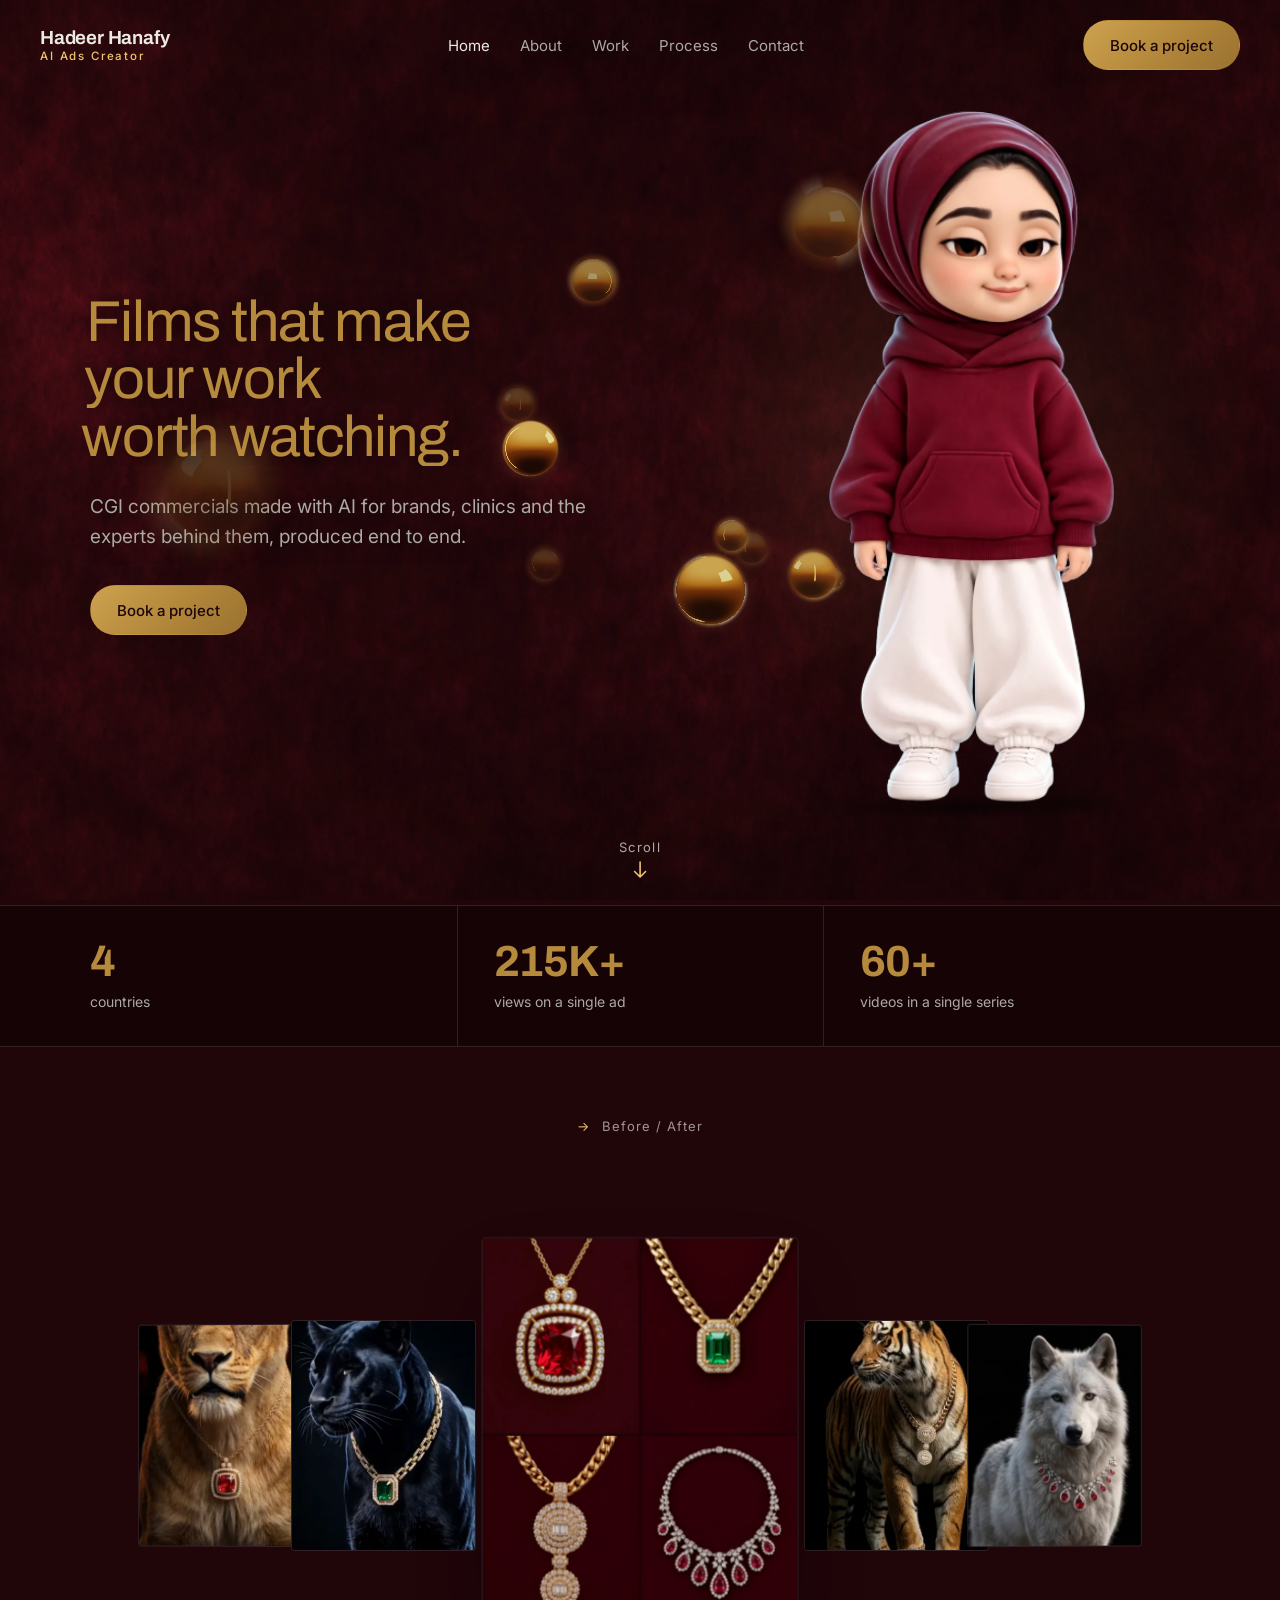
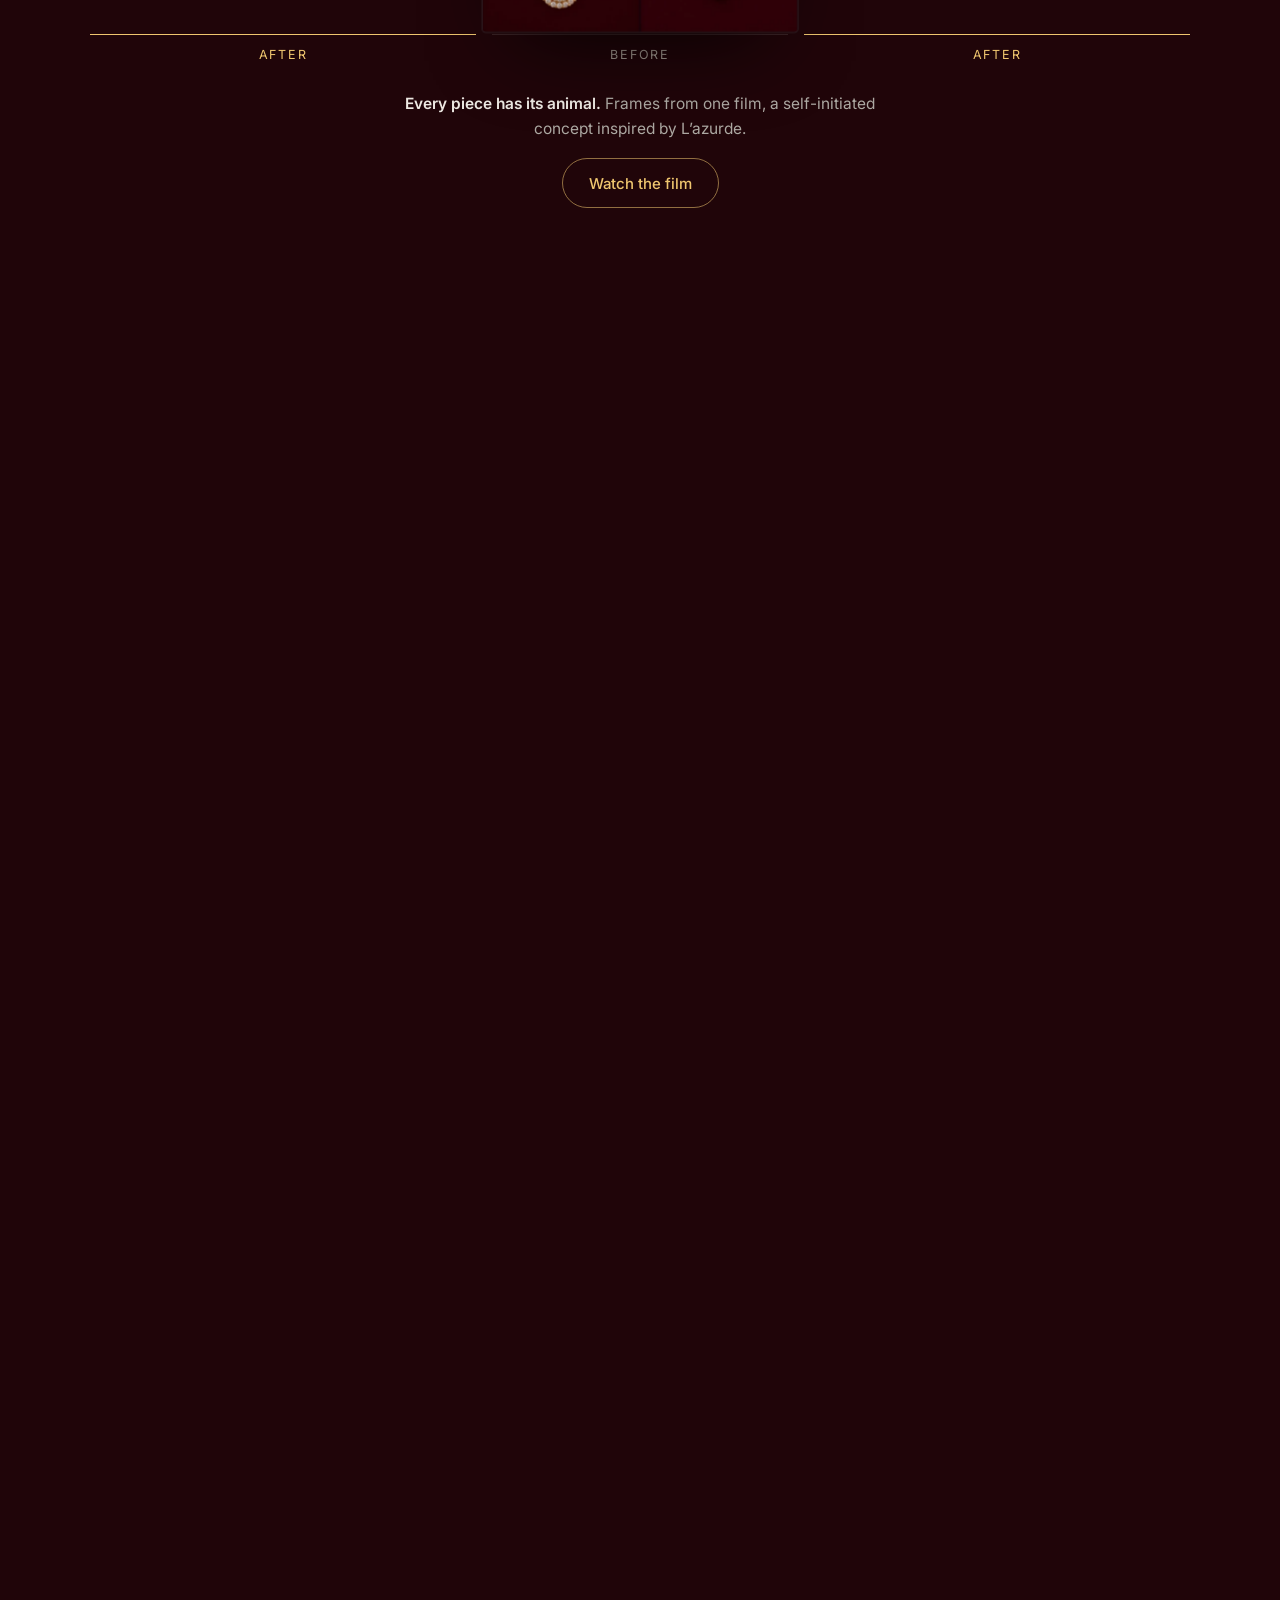
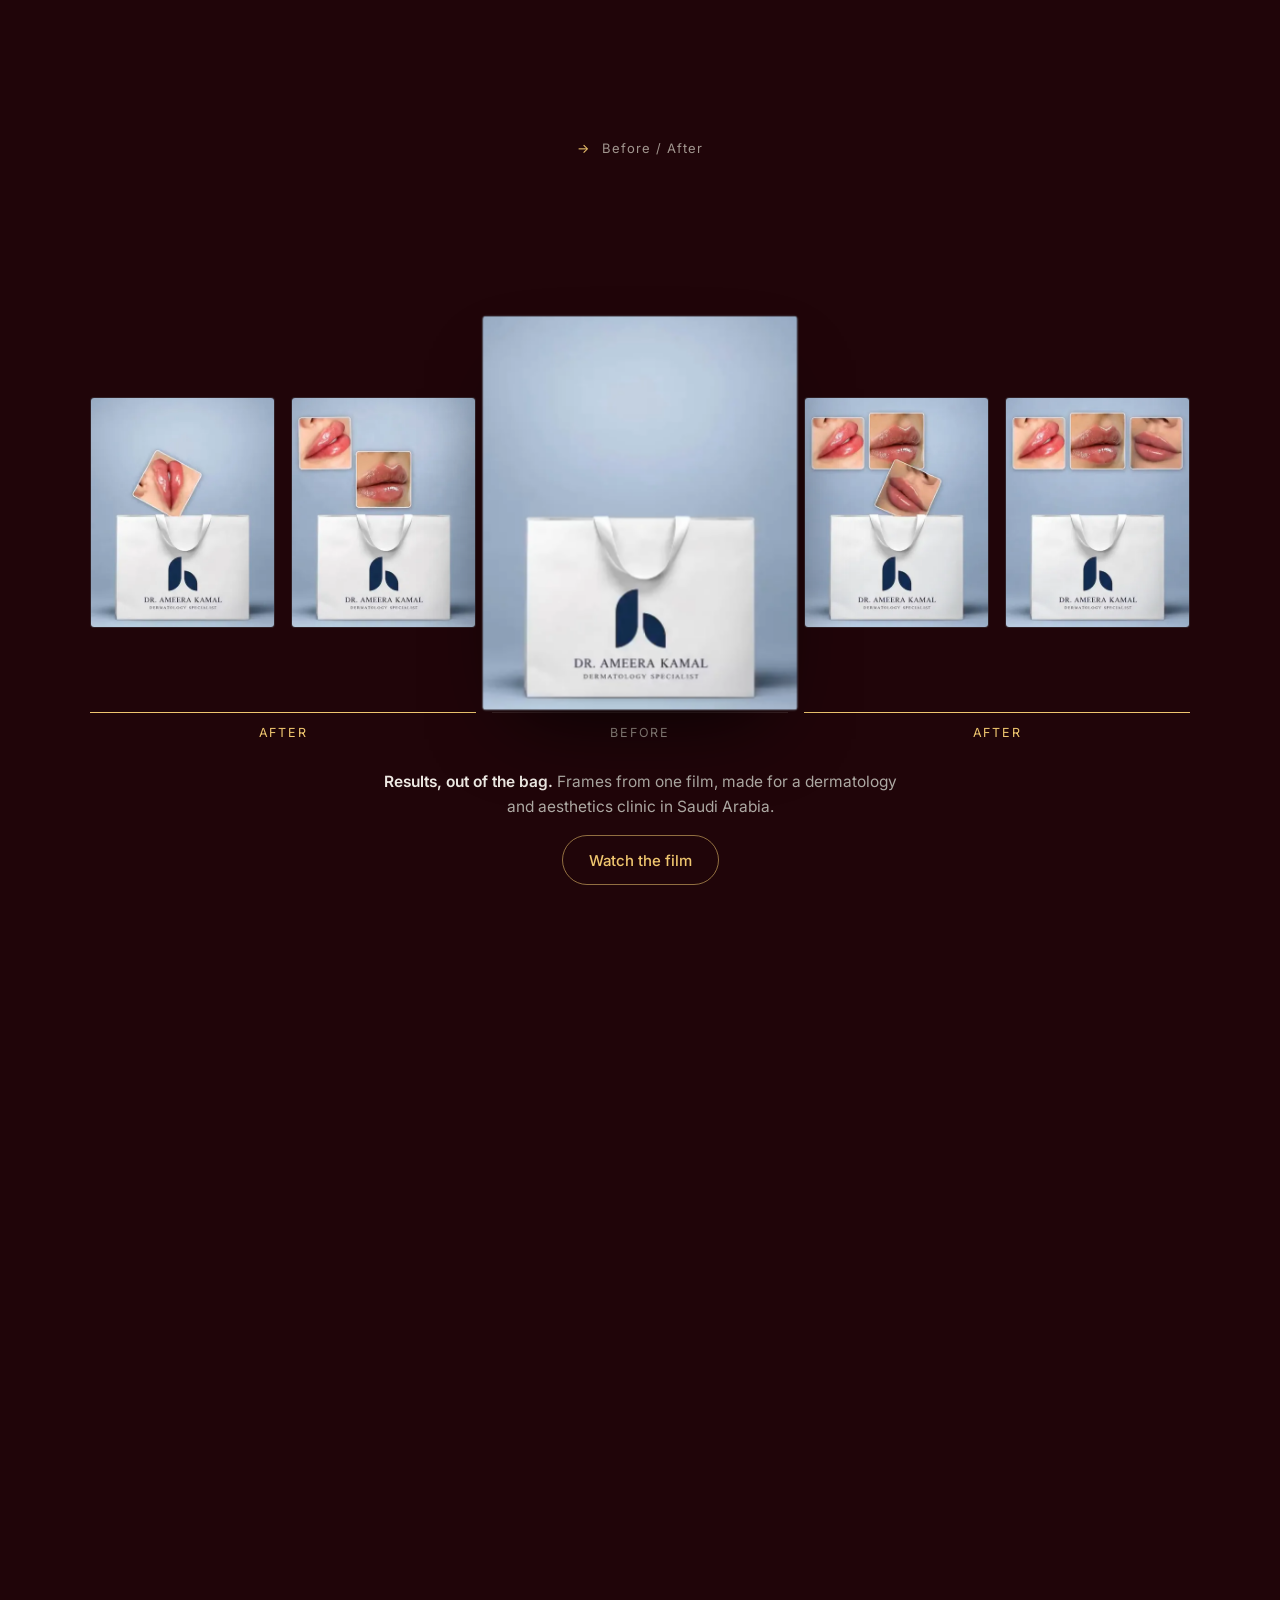
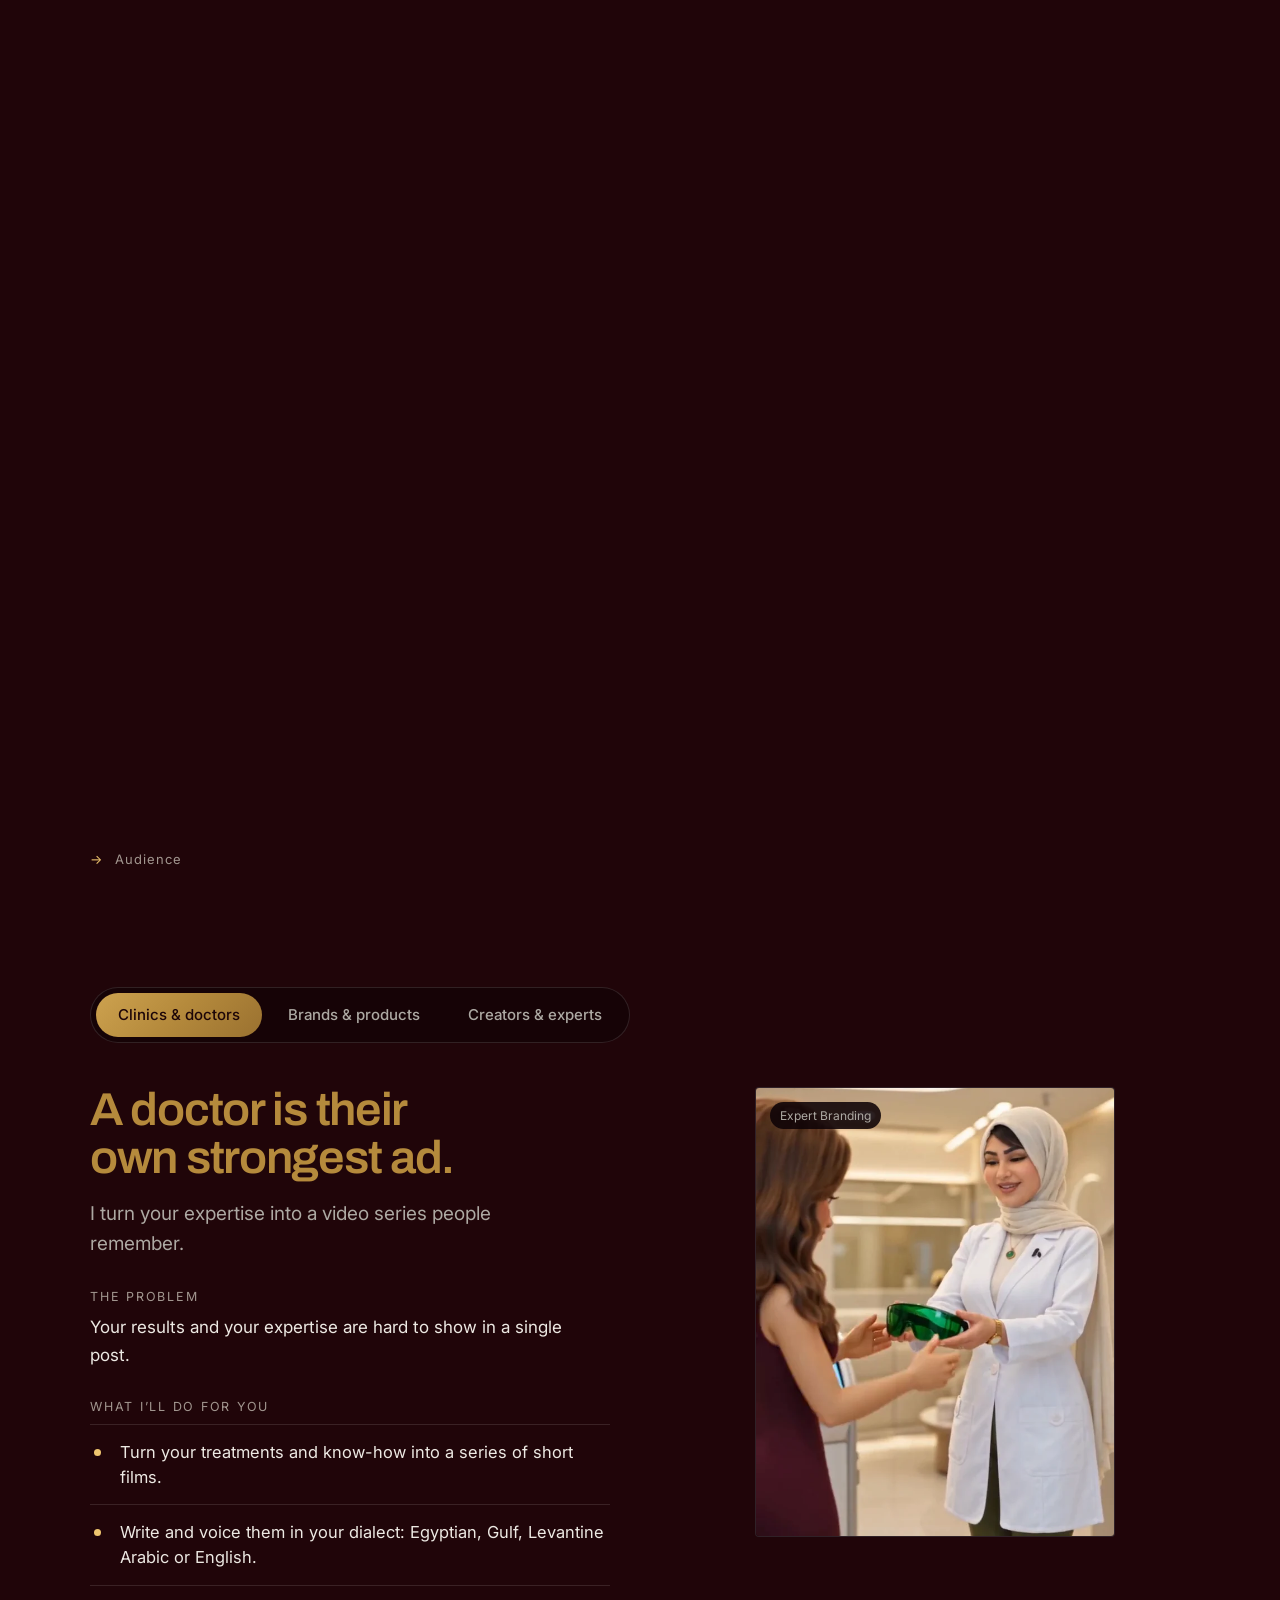
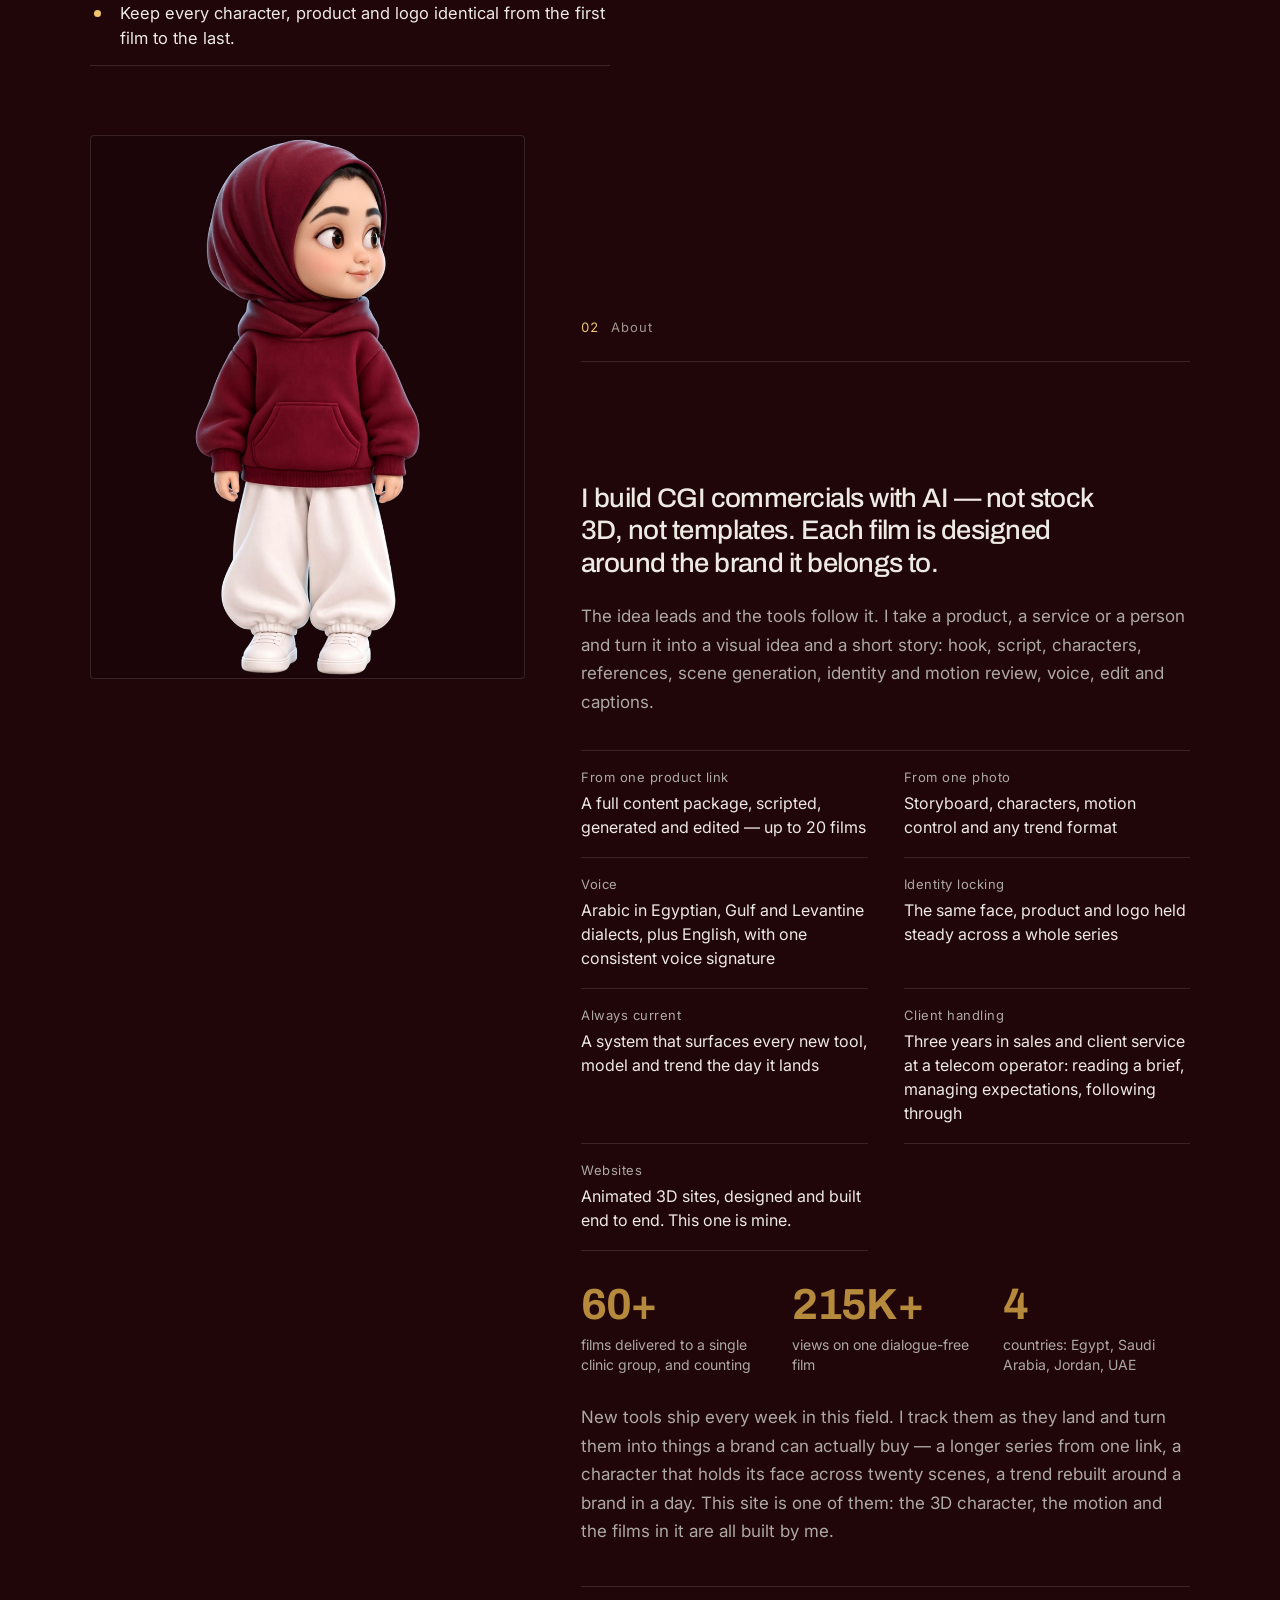
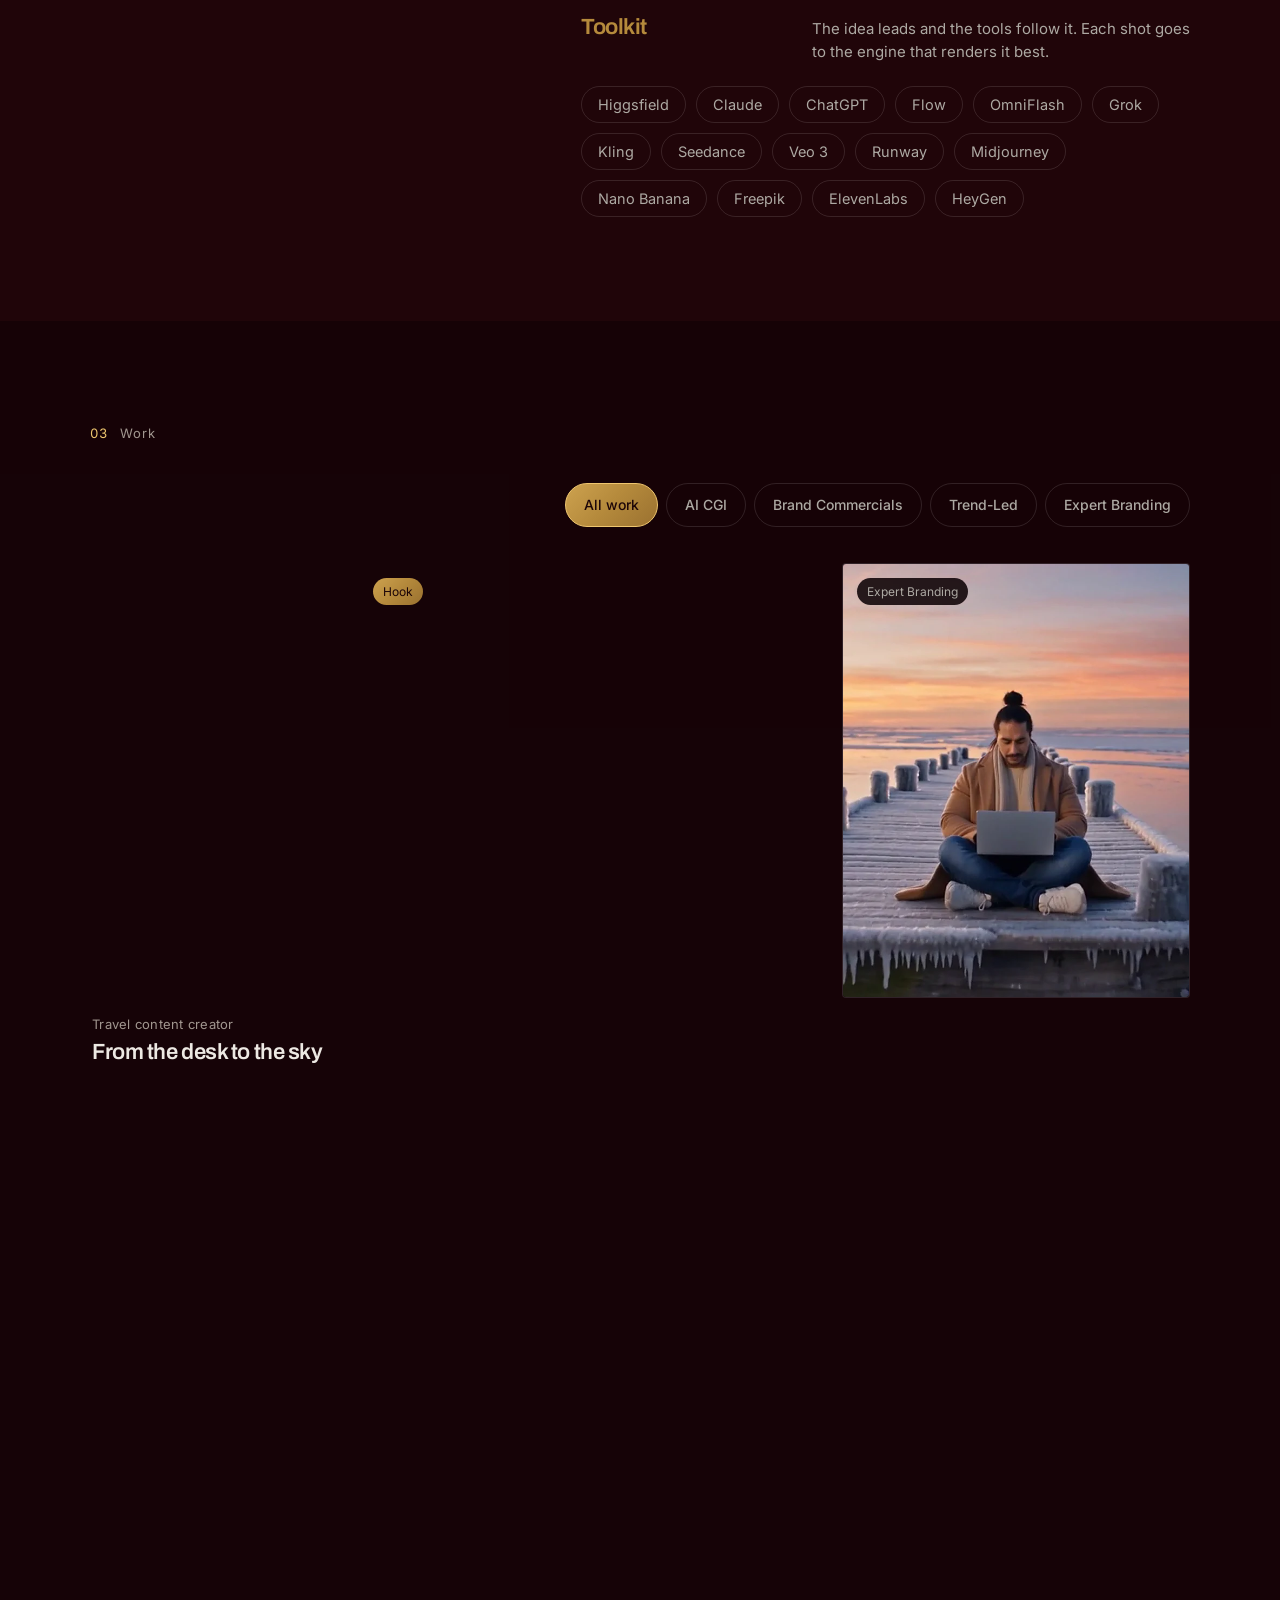
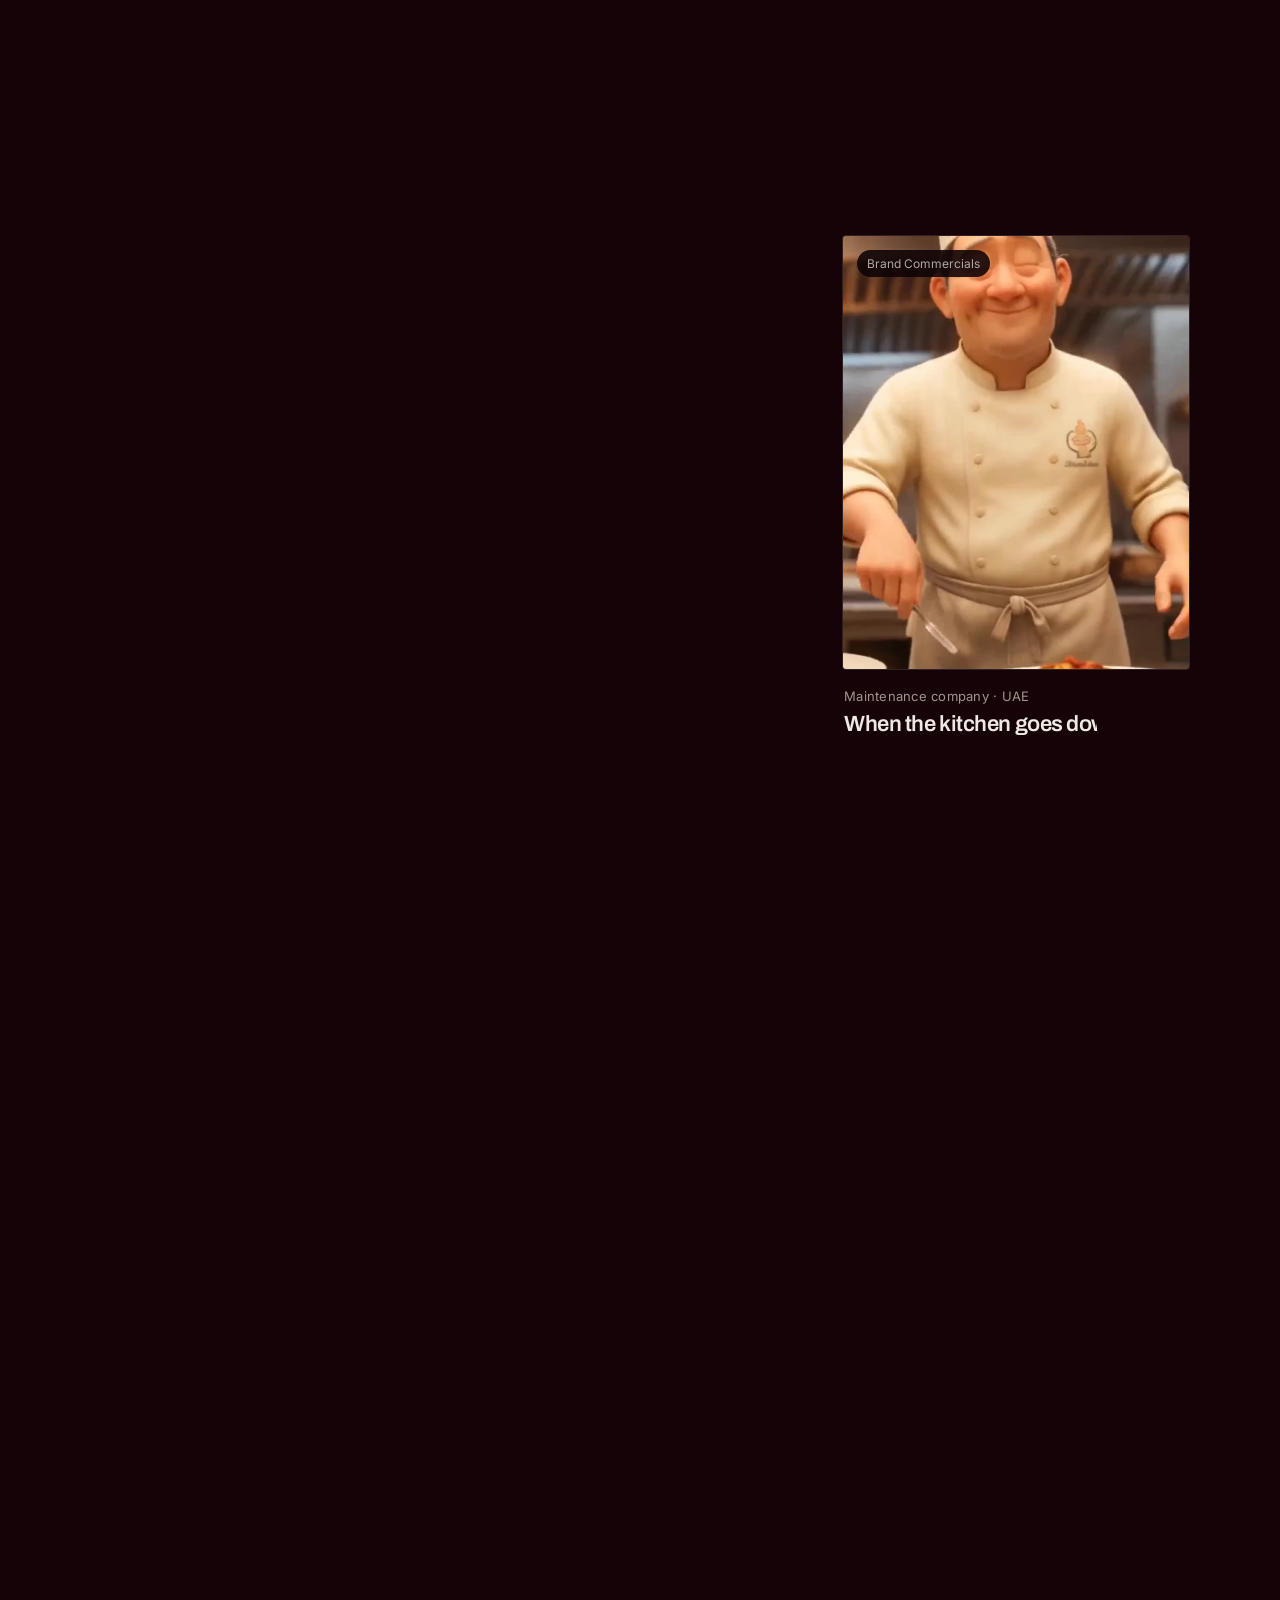
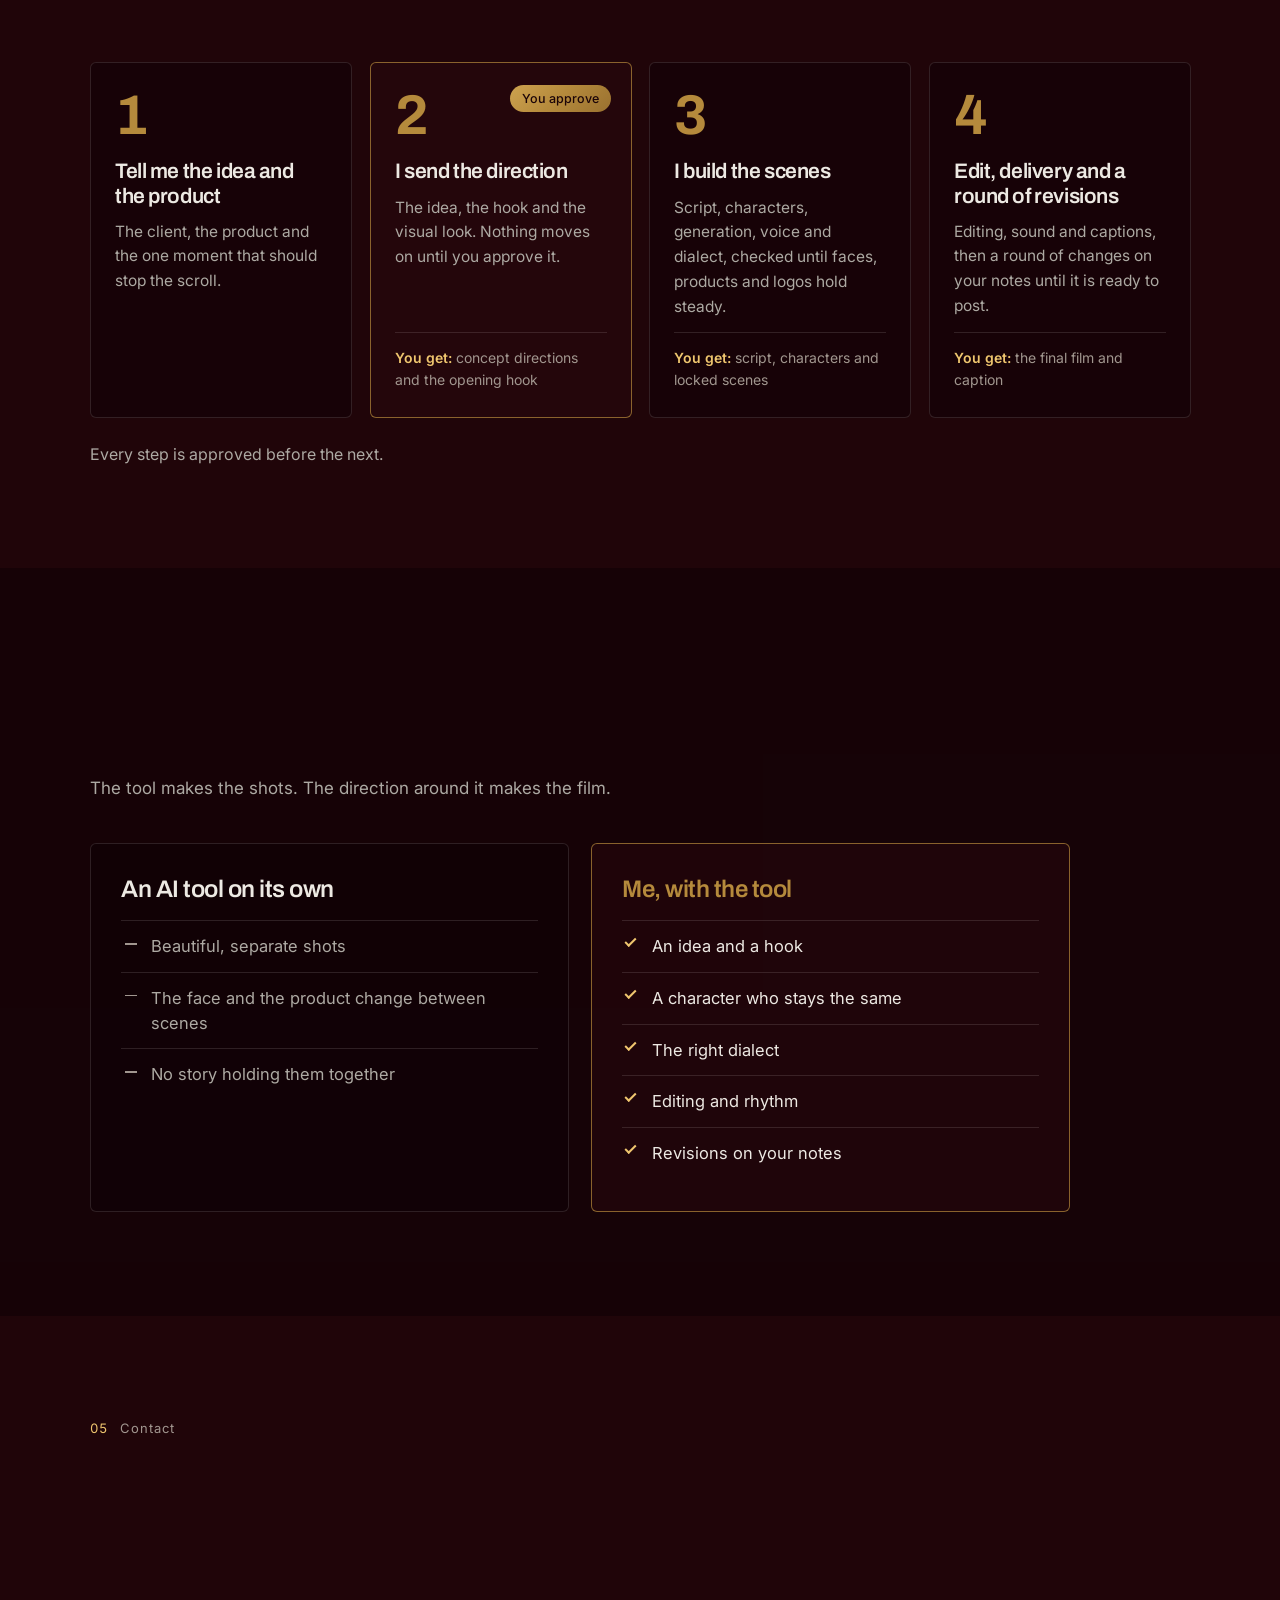
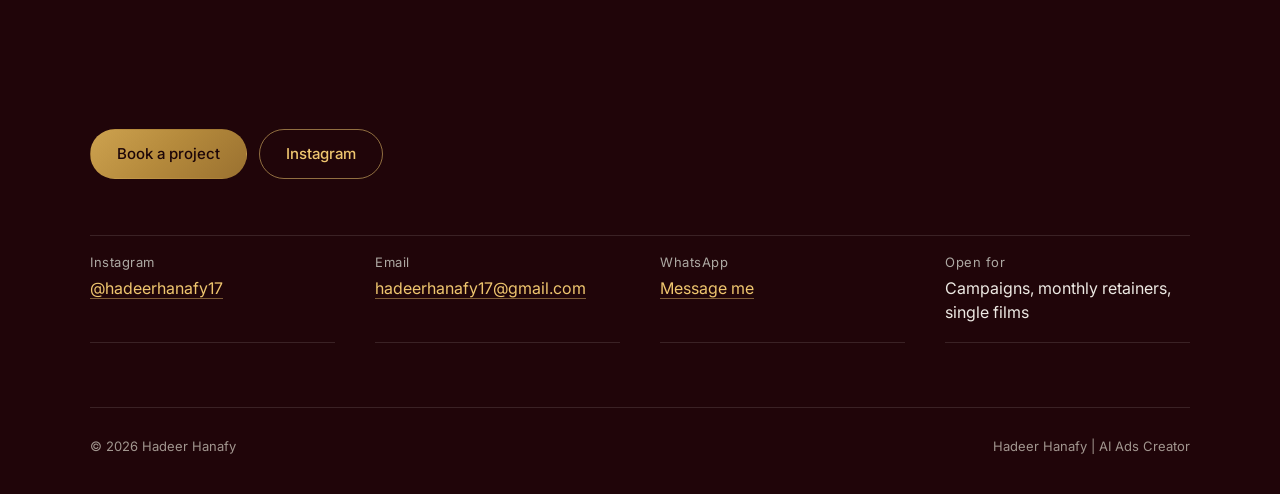
==== commit 86ad3794: "Before/After on phones: touch the card to flip from After to Before On small screens each story is n" ====
--- a/index.html
+++ b/index.html
@@ -182,6 +182,8 @@
   .ba-foot { display: flex; flex-direction: column; align-items: center; gap: 16px; margin-top: 30px; text-align: center; }
   .ba-cap { margin: 0; max-width: 52ch; font-size: 15.5px; line-height: 1.6; color: var(--ink-2); }
   .ba-cap strong { font-weight: 600; color: var(--ink); }
+  .ba-after { display: contents; }
+  .ba-state, .ba-hint { display: none; }
   @media (min-width: 901px) {
     .ba-before { grid-column: 3; grid-row: 1; }
     .ba-lab-before { grid-column: 3; grid-row: 2; }
@@ -349,12 +351,17 @@
     .ba-track { height: auto; }
     .ba-stage { position: static; min-height: 0; padding: 64px 0 0; }
     .ba-head { margin-bottom: 28px; }
-    .ba-board { grid-template-columns: repeat(2, minmax(0, 1fr)); gap: 14px; max-width: 520px; }
-    .ba-before { grid-column: 1 / -1; width: min(64%, 300px); justify-self: center; transform: none; }
-    .ba-lab { grid-column: 1 / -1; }
-    .ba-lab-after { margin-top: 14px; }
-    .ba-lab-after.r { display: none; }
-    .ba-shot { transform: translate3d(0, calc(var(--k) * 28px), 0) scale(calc(1 - .05 * var(--k))); }
+    /* one card you touch: it shows the After, and the Before while you hold it (a quick tap keeps it) */
+    .ba-board { display: block; position: relative; max-width: 420px; aspect-ratio: 4 / 5; overflow: hidden; border: 1px solid var(--line); border-radius: 6px; background: #14040a; touch-action: pan-y; cursor: pointer; user-select: none; -webkit-user-select: none; -webkit-touch-callout: none; outline-offset: 4px; }
+    .ba-board img { pointer-events: none; -webkit-touch-callout: none; }
+    .ba-after { position: absolute; inset: 0; display: grid; grid-template-columns: 1fr 1fr; grid-template-rows: 1fr 1fr; gap: 3px; transition: opacity .28s var(--ease); }
+    .ba-shot { aspect-ratio: auto; border: 0; border-radius: 0; transform: none; opacity: 1; }
+    .ba-before { position: absolute; inset: 0; z-index: 2; width: 100%; aspect-ratio: auto; border: 0; border-radius: 0; box-shadow: none; transform: none; opacity: 0; transition: opacity .28s var(--ease); }
+    .ba-board.show-before .ba-before { opacity: 1; }
+    .ba-board.show-before .ba-after { opacity: 0; }
+    .ba-lab { display: none; }
+    .ba-state { display: block; position: absolute; left: 14px; top: 14px; z-index: 3; padding: 6px 12px; border-radius: 999px; background: rgba(14, 3, 6, .88); color: var(--accent); font-size: 12.5px; letter-spacing: .06em; pointer-events: none; }
+    .ba-hint { display: block; margin: 14px 0 0; text-align: center; font-size: 13.5px; color: var(--ink-3); }
     .chap { padding: 72px 0; }
     .about-grid { grid-template-columns: minmax(0, 1fr); gap: 40px; }
     .aud-panel { grid-template-columns: minmax(0, 1fr); gap: 40px; }
@@ -474,11 +481,15 @@
               <p class="ba-lab ba-lab-before">Before</p>
               <p class="ba-lab ba-lab-after l">After</p>
               <p class="ba-lab ba-lab-after r" aria-hidden="true">After</p>
+              <div class="ba-after">
               <figure class="ba-shot s1"><img src="assets/ba-jw-1.webp" alt="A lioness wearing the ruby pendant" width="400" height="500" loading="lazy" decoding="async"></figure>
               <figure class="ba-shot s2"><img src="assets/ba-jw-2.webp" alt="A black panther wearing the emerald pendant" width="400" height="500" loading="lazy" decoding="async"></figure>
               <figure class="ba-shot s3"><img src="assets/ba-jw-3.webp" alt="A tiger wearing the diamond chain" width="400" height="500" loading="lazy" decoding="async"></figure>
               <figure class="ba-shot s4"><img src="assets/ba-jw-4.webp" alt="A white wolf wearing the ruby necklace" width="400" height="500" loading="lazy" decoding="async"></figure>
+              </div>
+              <span class="ba-state" aria-hidden="true">After</span>
             </div>
+            <p class="ba-hint">Touch and hold to see the Before. Tap to switch.</p>
             <div class="ba-foot">
               <p class="ba-cap"><strong>Every piece has its animal.</strong> Frames from one film, a self-initiated concept inspired by L’azurde.</p>
               <button class="btn btn-line ba-watch" type="button" data-film="assets/w10.mp4">Watch the film</button>
@@ -501,11 +512,15 @@
               <p class="ba-lab ba-lab-before">Before</p>
               <p class="ba-lab ba-lab-after l">After</p>
               <p class="ba-lab ba-lab-after r" aria-hidden="true">After</p>
+              <div class="ba-after">
               <figure class="ba-shot s1"><img src="assets/ba-1.webp" alt="A result photo lifts out of the shopping bag" width="400" height="500" loading="lazy" decoding="async"></figure>
               <figure class="ba-shot s2"><img src="assets/ba-2.webp" alt="Two result photos lined up above the bag" width="400" height="500" loading="lazy" decoding="async"></figure>
               <figure class="ba-shot s3"><img src="assets/ba-3.webp" alt="A third result photo flies out of the bag" width="400" height="500" loading="lazy" decoding="async"></figure>
               <figure class="ba-shot s4"><img src="assets/ba-4.webp" alt="All three results arranged above the bag" width="400" height="500" loading="lazy" decoding="async"></figure>
+              </div>
+              <span class="ba-state" aria-hidden="true">After</span>
             </div>
+            <p class="ba-hint">Touch and hold to see the Before. Tap to switch.</p>
             <div class="ba-foot">
               <p class="ba-cap"><strong>Results, out of the bag.</strong> Frames from one film, made for a dermatology and aesthetics clinic in Saudi Arabia.</p>
               <button class="btn btn-line ba-watch" type="button" data-film="assets/w8.mp4">Watch the film</button>
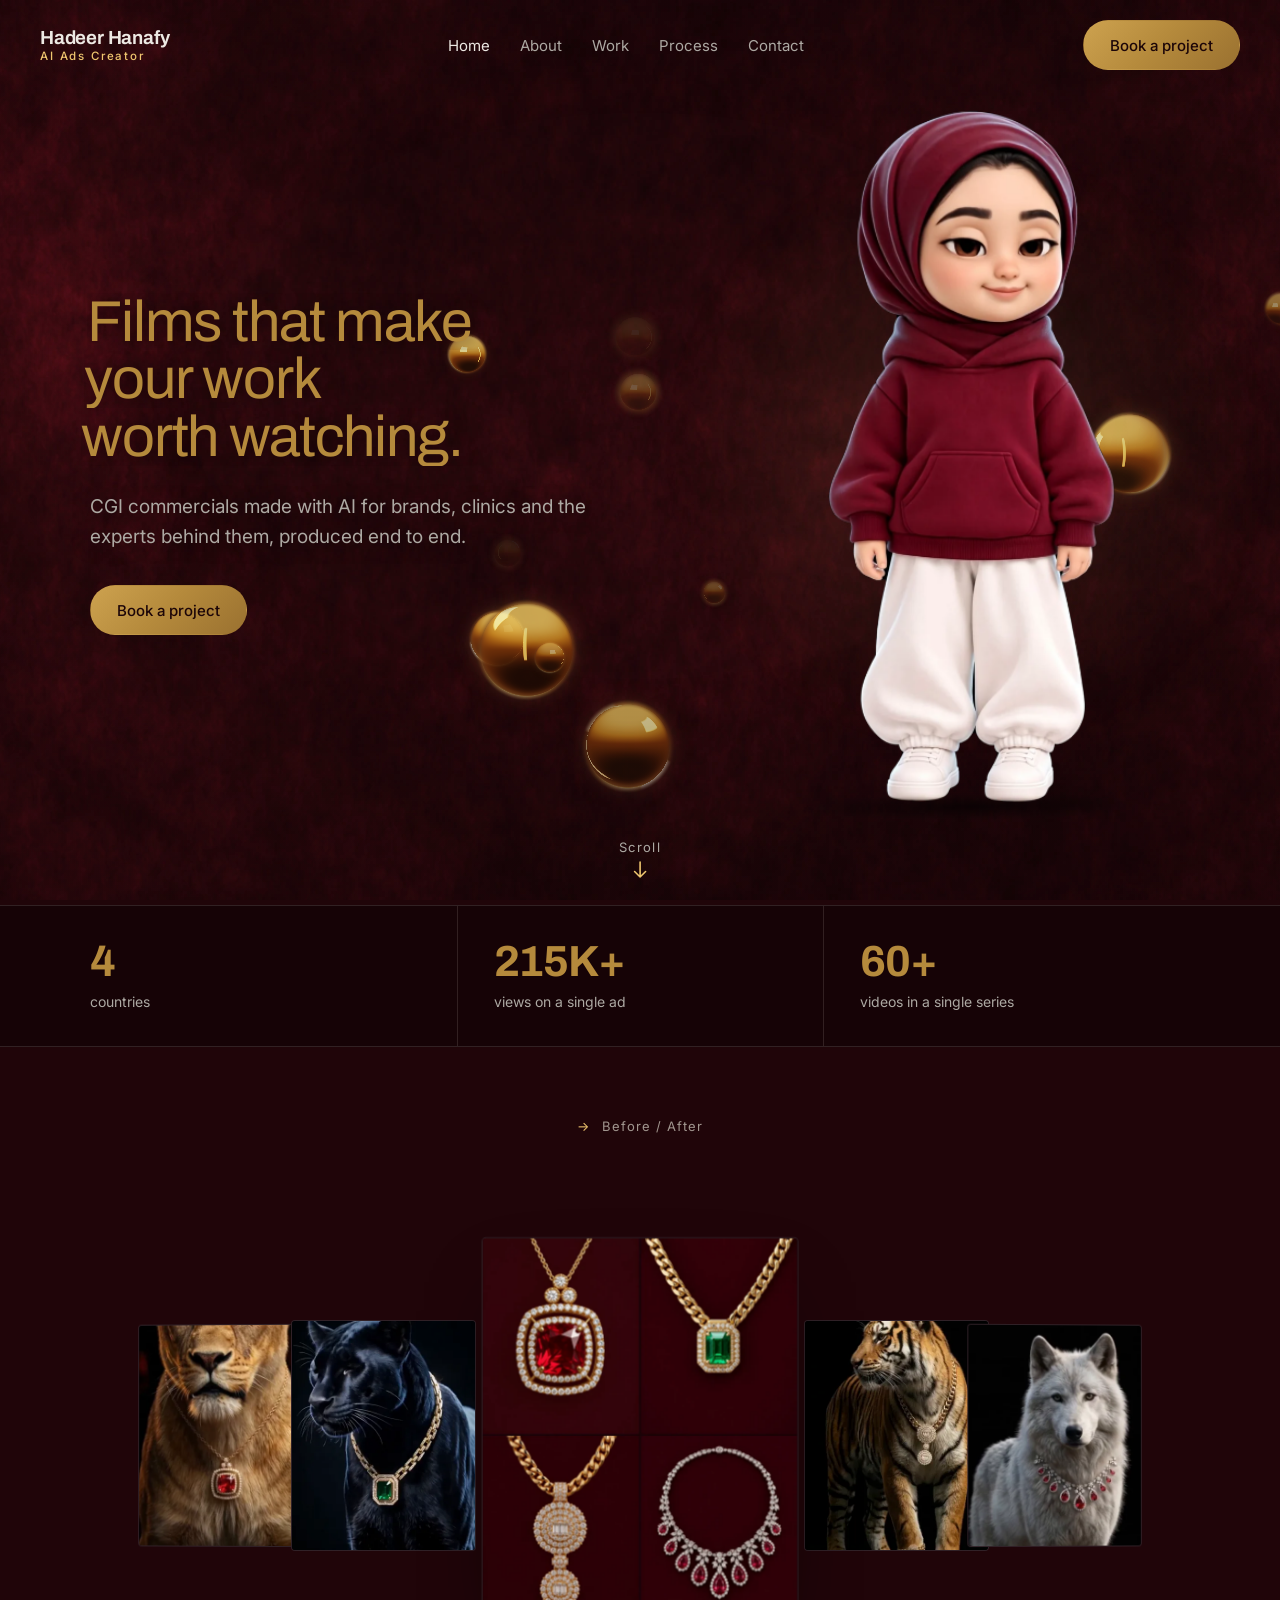
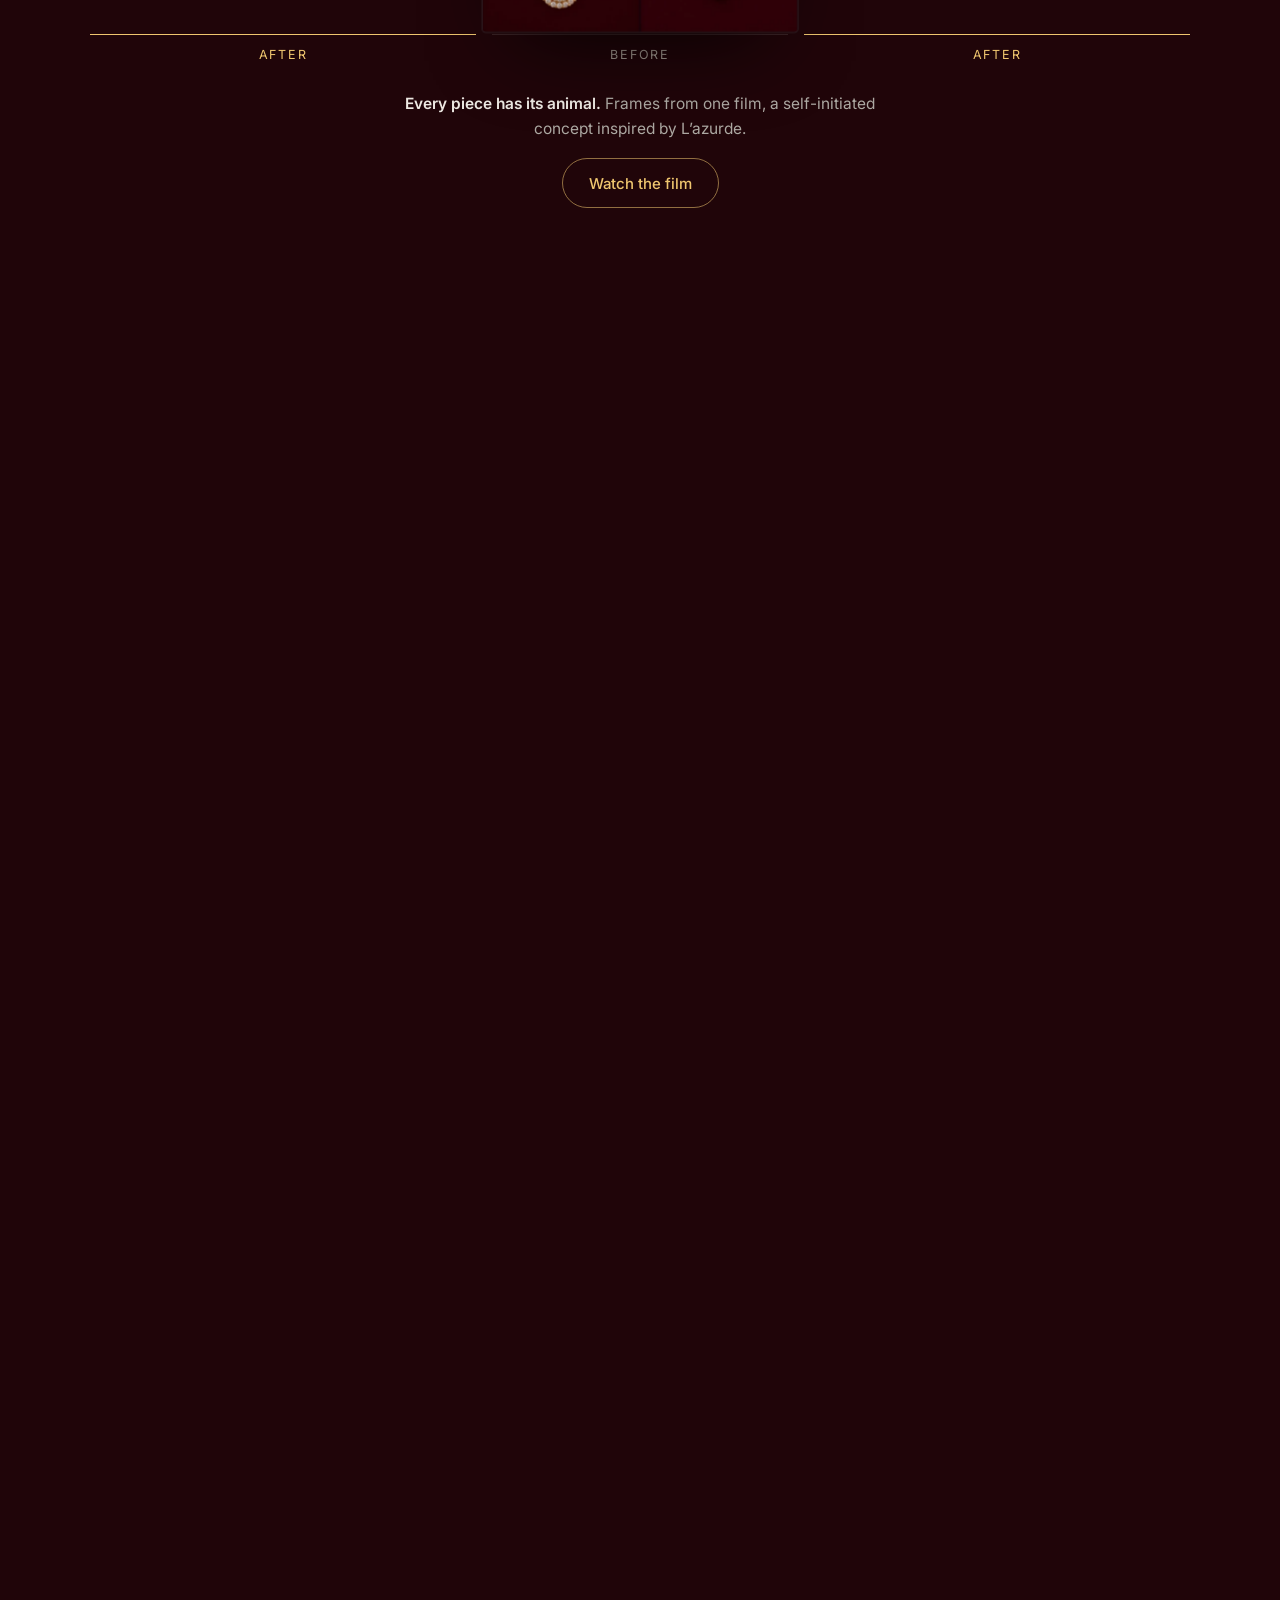
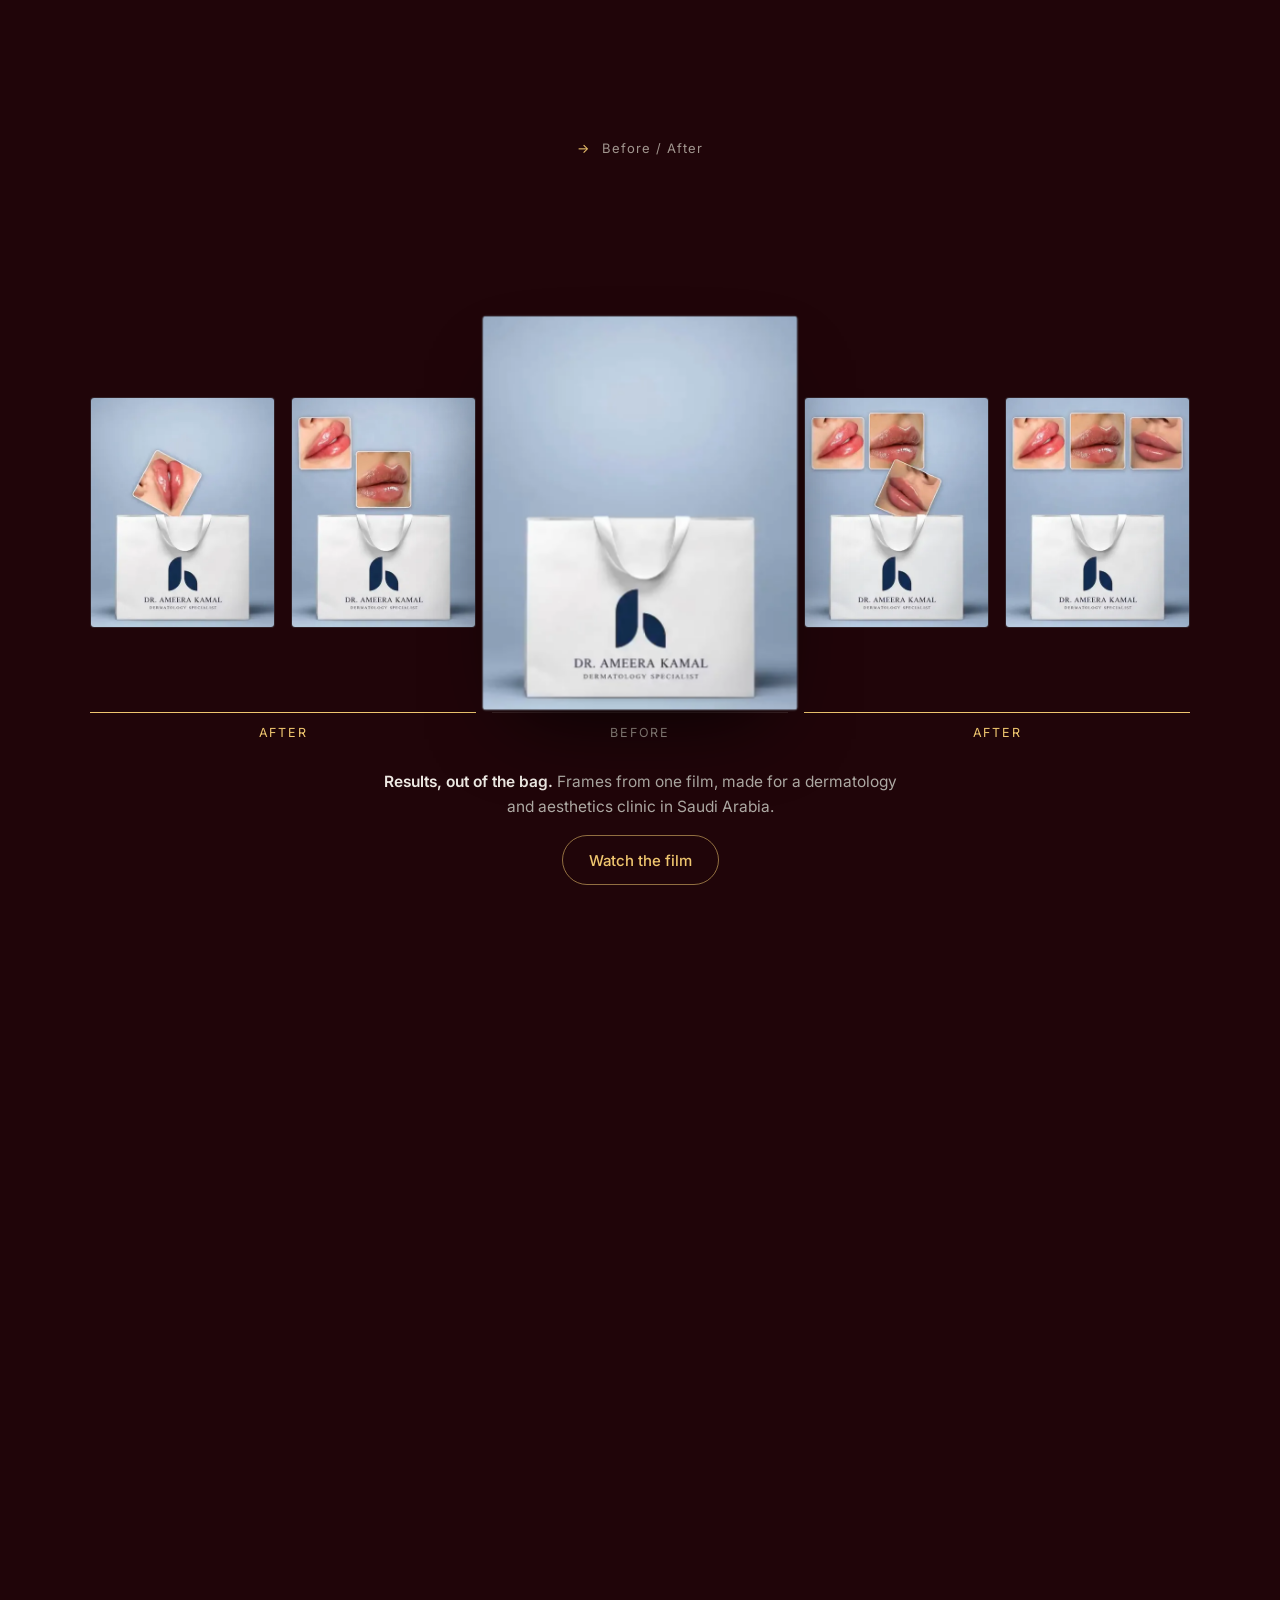
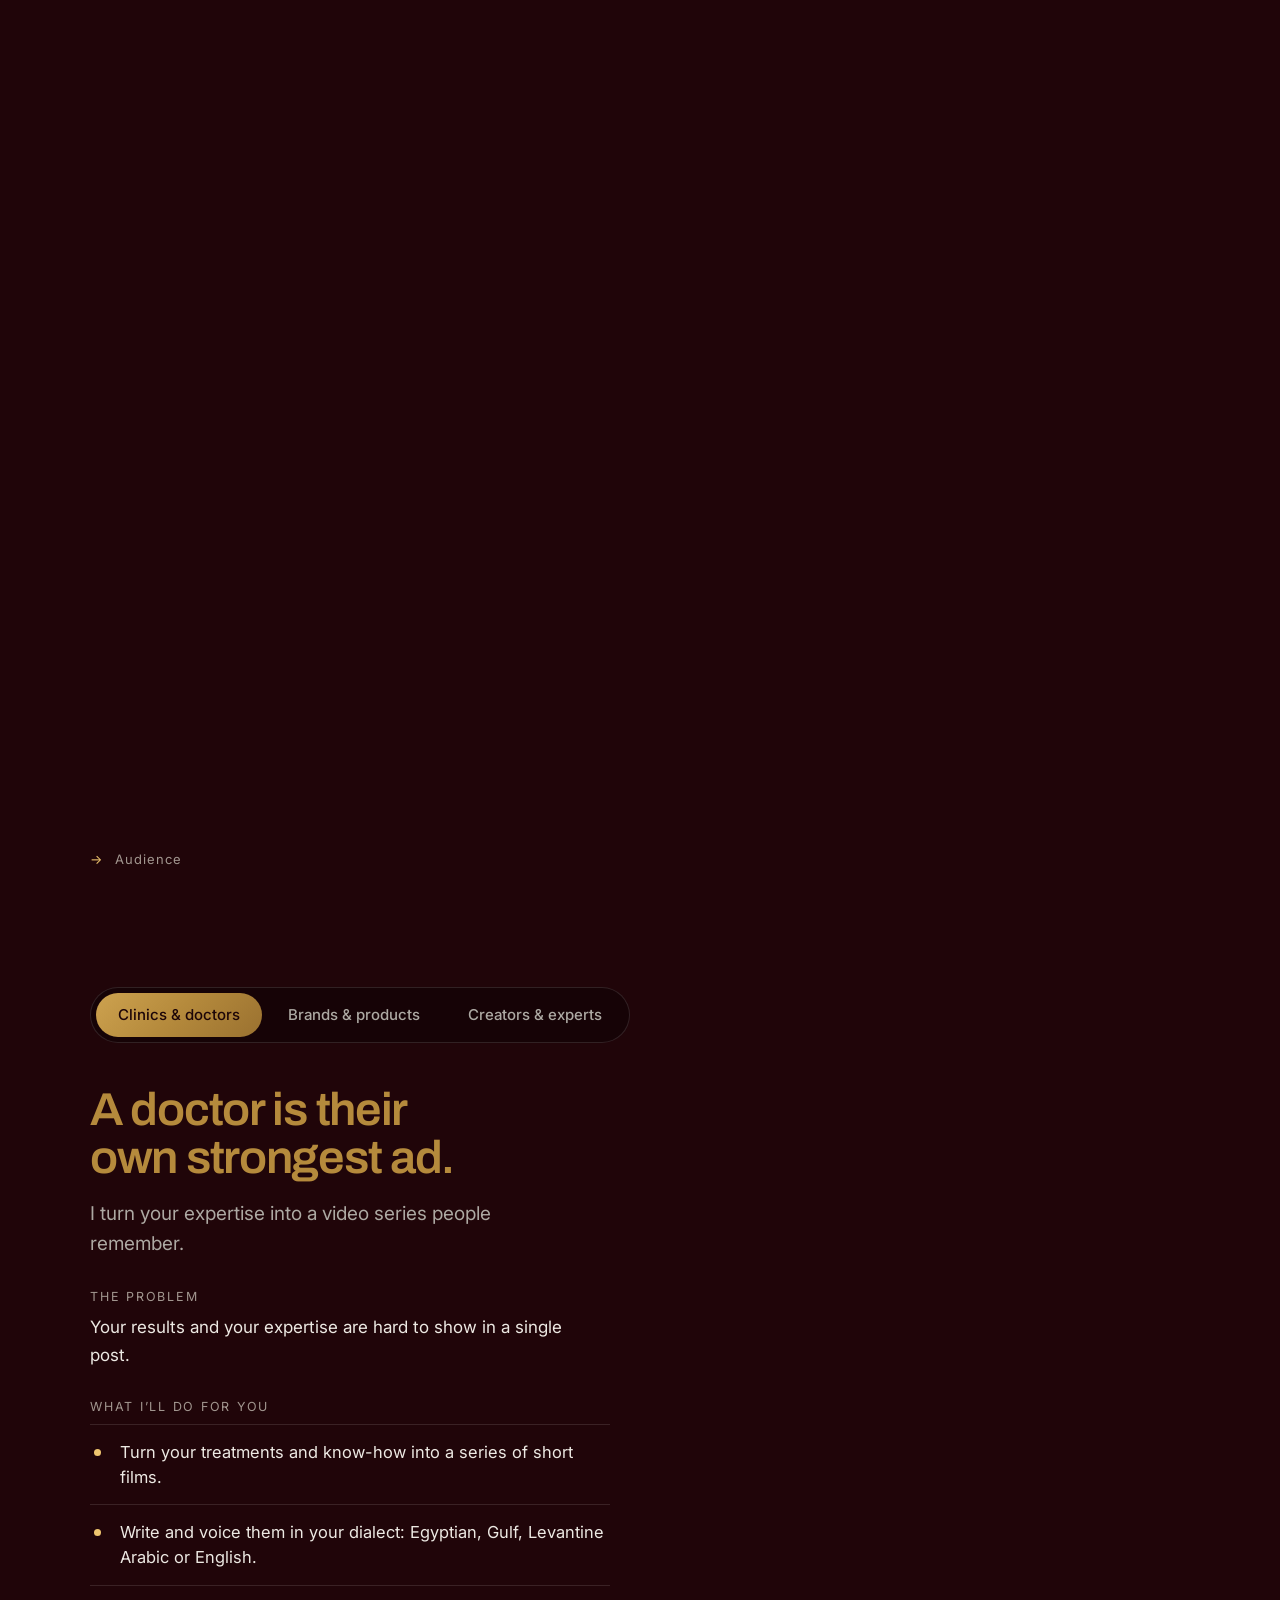
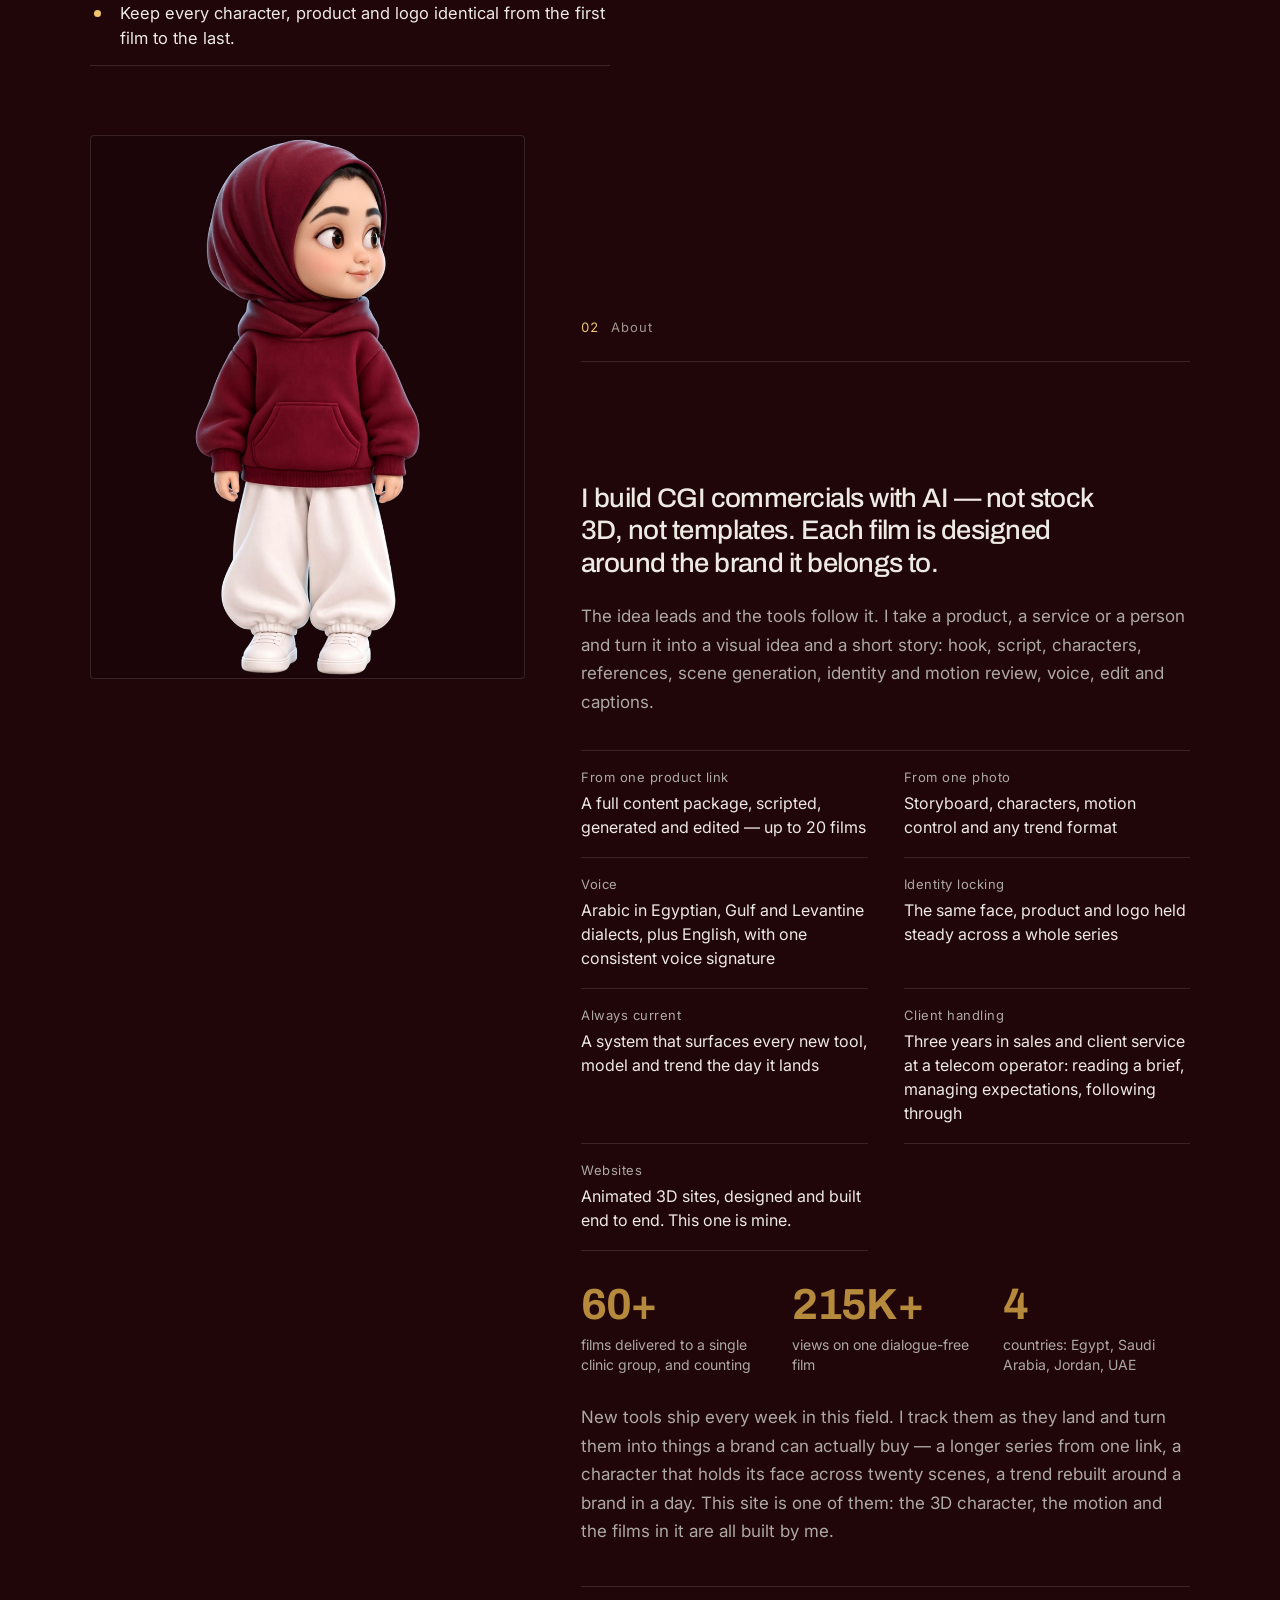
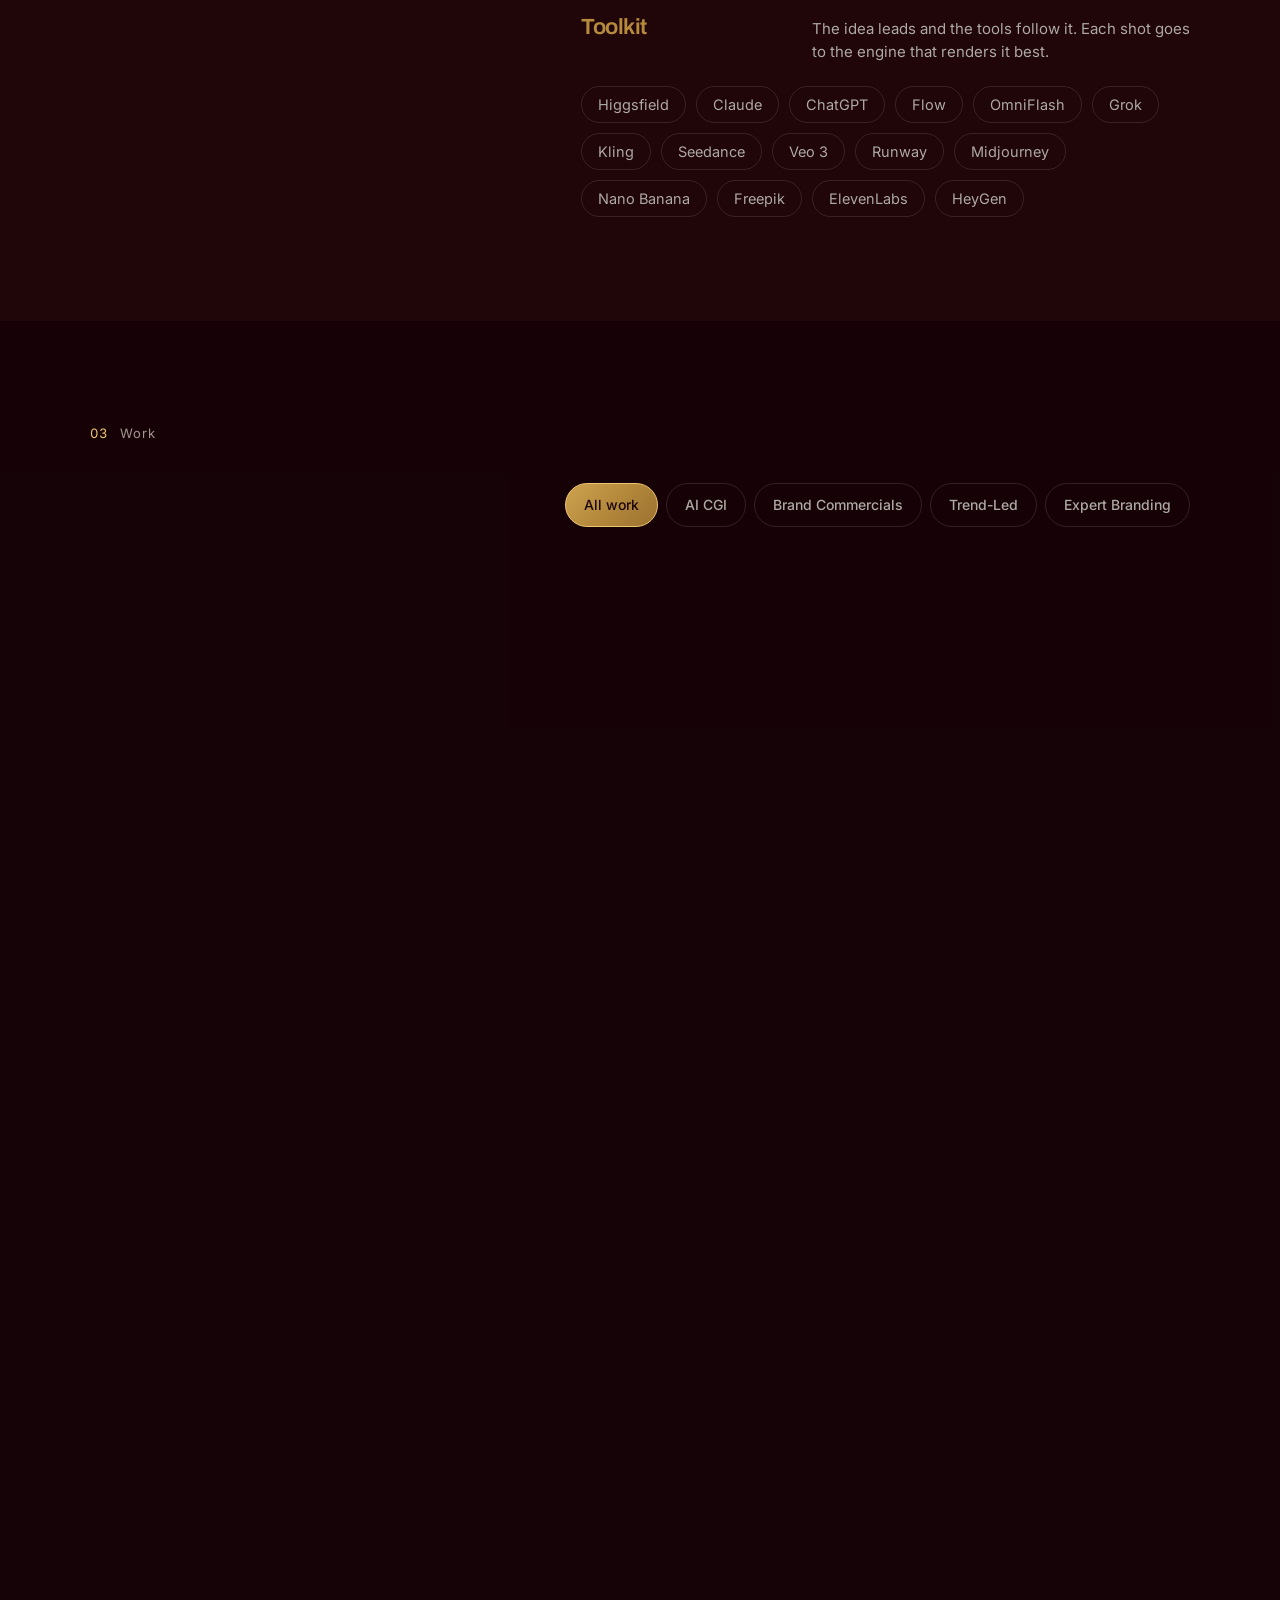
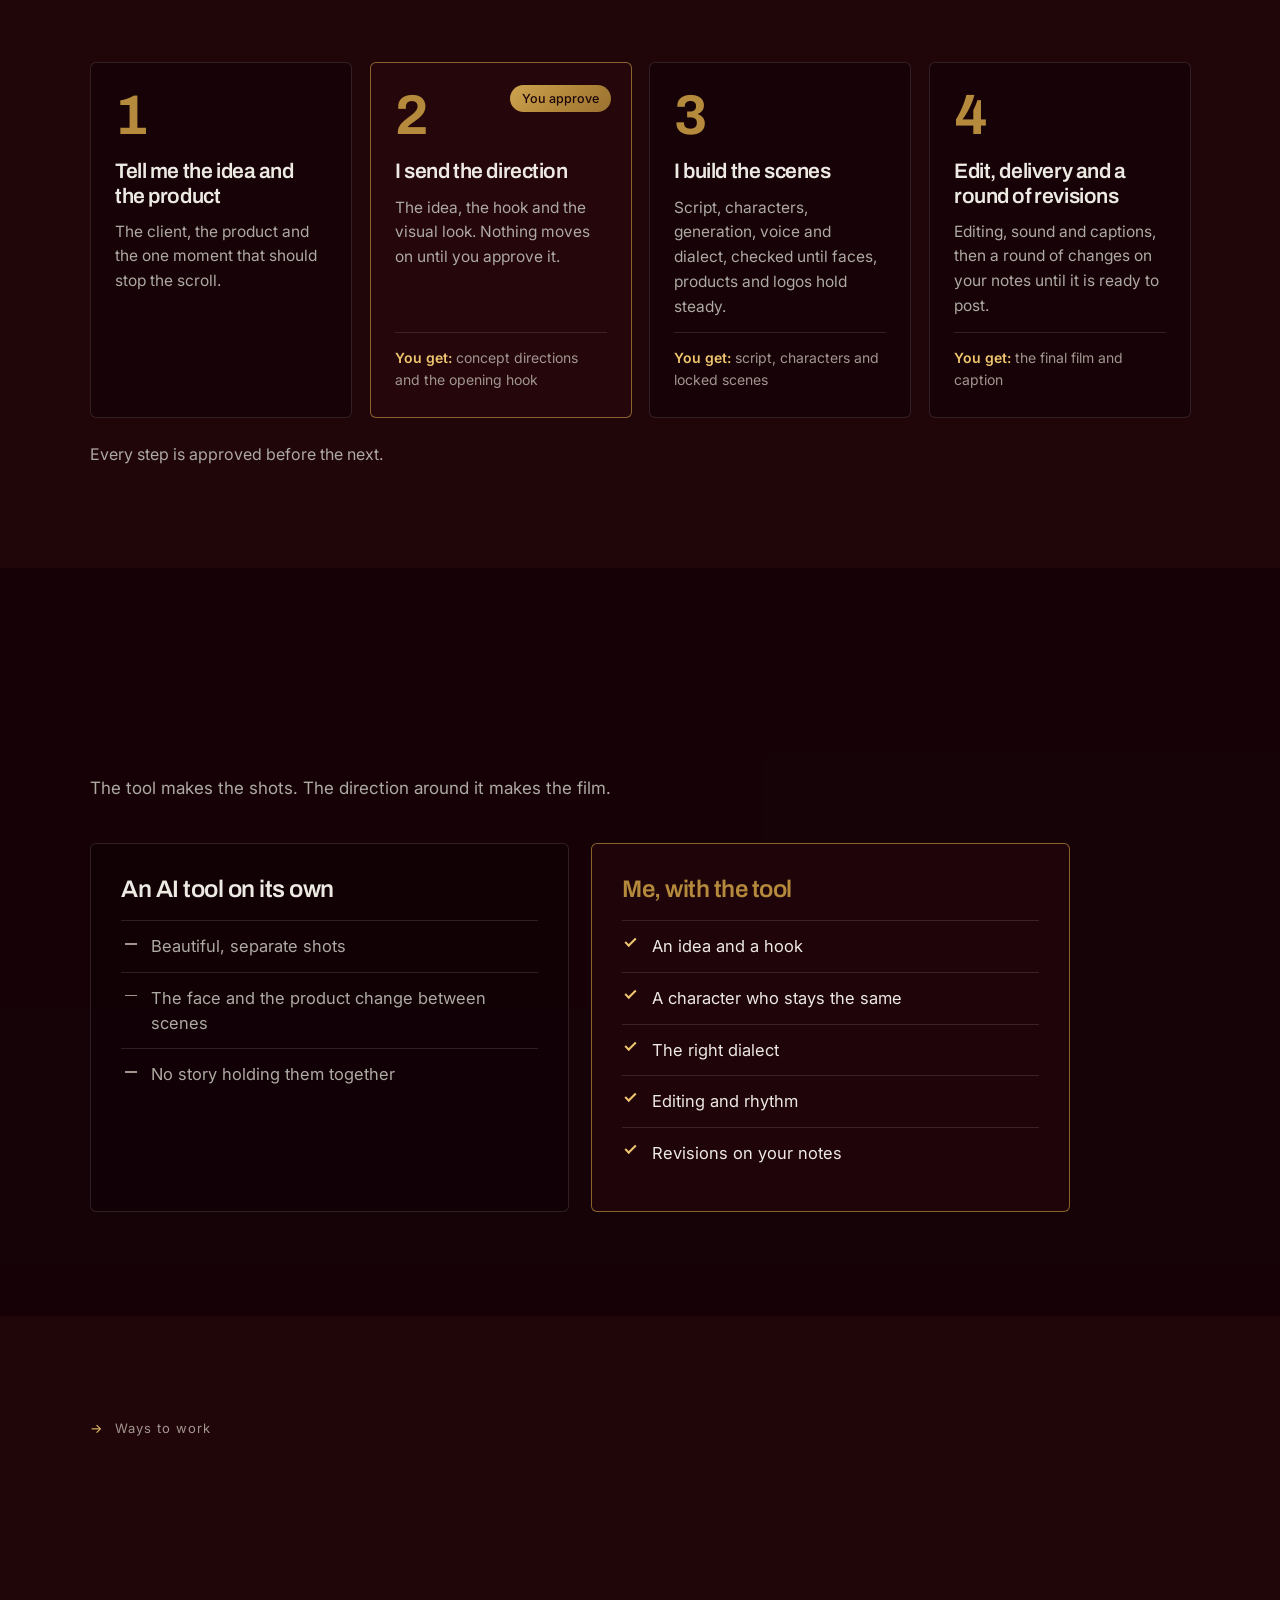
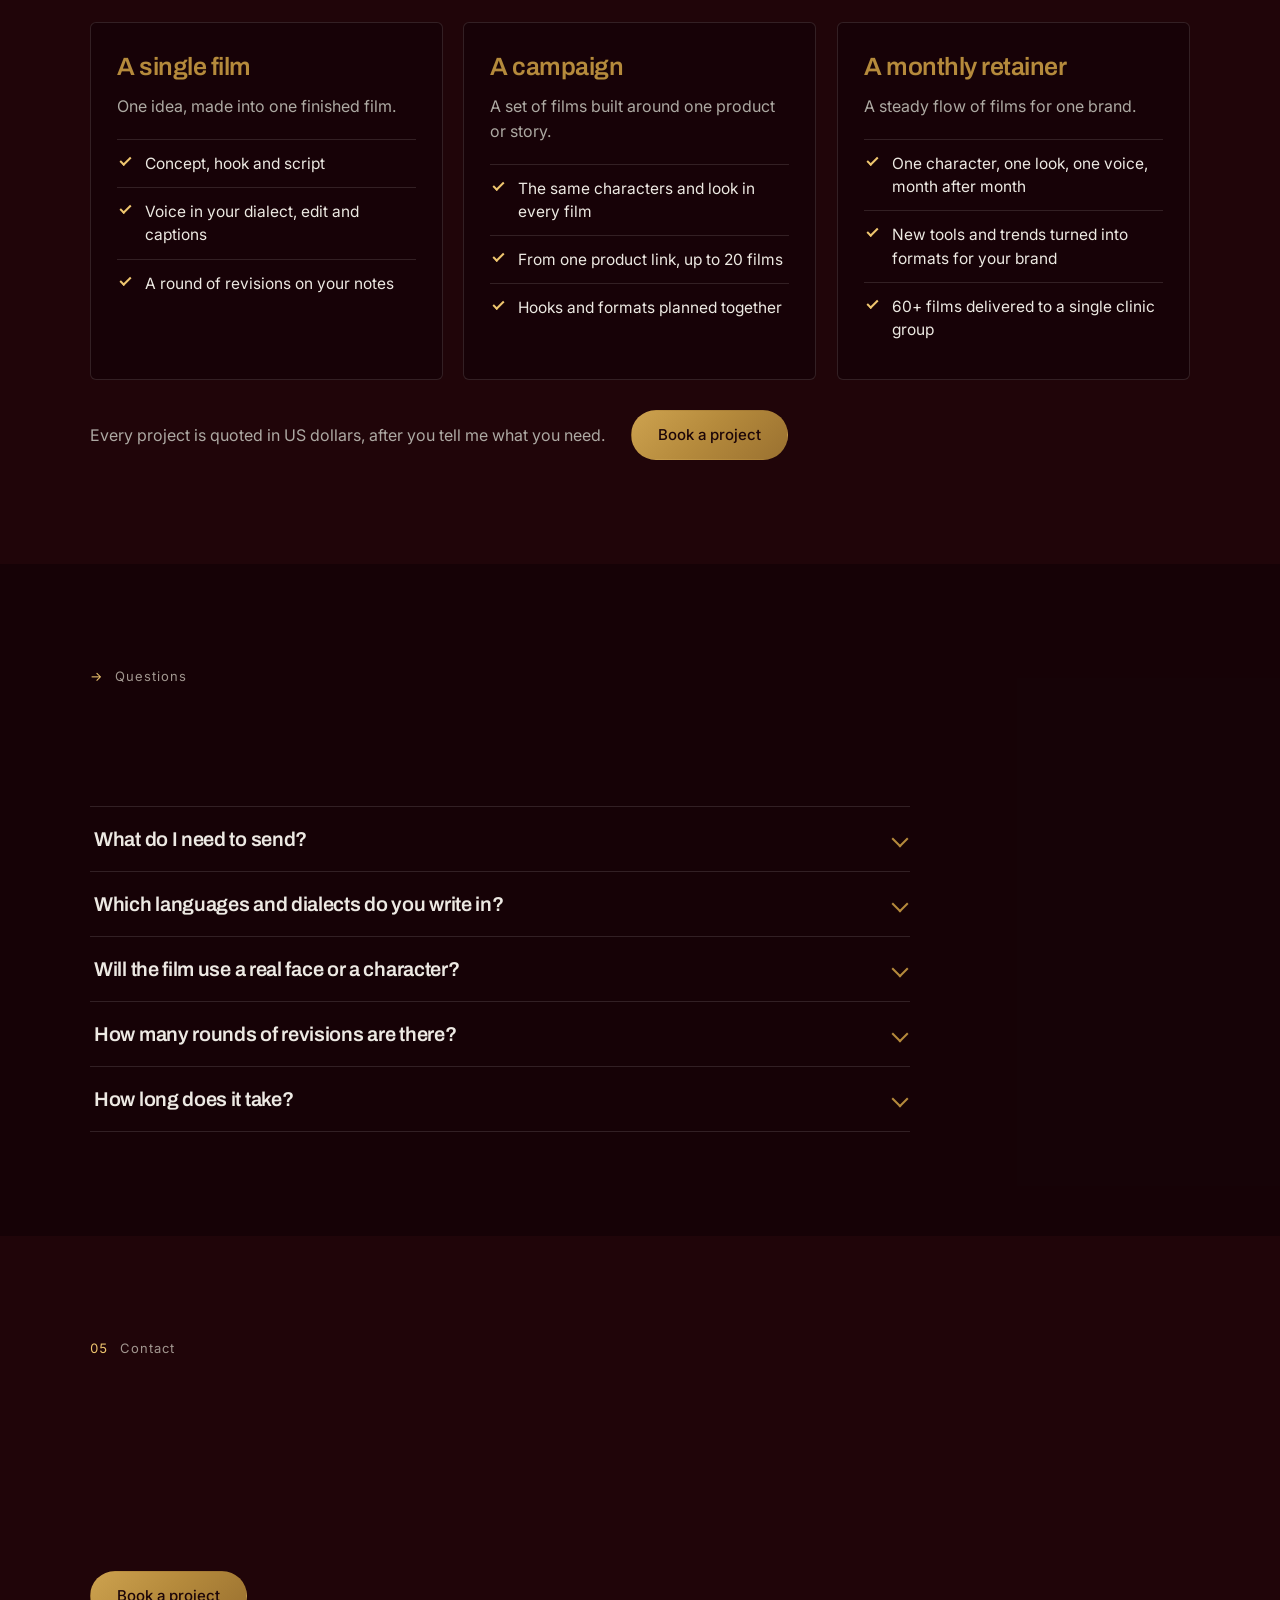
==== commit 1ad8e096: "Phase 4: ways to work, questions, and a simpler contact Three project shapes (a single film, a campa" ====
--- a/index.html
+++ b/index.html
@@ -307,11 +307,34 @@
   .tilt:hover { --lift: -3px; }
   .tilt:hover::after { opacity: 1; }
 
+  /* ways to work: three shapes of project, no prices (quoted per project, in USD) */
+  .pack { display: grid; grid-template-columns: repeat(3, minmax(0, 1fr)); gap: 20px; margin-top: 40px; }
+  .pack-card { position: relative; display: flex; flex-direction: column; gap: 14px; padding: 30px 26px 26px; border: 1px solid var(--line); border-radius: 6px; background: rgba(12, 2, 5, .42); overflow: hidden; }
+  .pack-card h3 { margin: 0; font-family: var(--serif); font-weight: 600; font-size: 25px; letter-spacing: -.02em; color: var(--gold); }
+  .pack-card > p { margin: 0; font-size: 16px; line-height: 1.55; color: var(--ink-2); }
+  .pack-card ul { margin: 6px 0 0; padding: 0; list-style: none; }
+  .pack-card li { position: relative; padding: 12px 0 12px 28px; border-top: 1px solid var(--line); font-size: 15.5px; line-height: 1.5; color: var(--ink); }
+  .pack-card li::before { content: ""; position: absolute; left: 3px; top: 17px; width: 11px; height: 6px; border-left: 2px solid var(--accent); border-bottom: 2px solid var(--accent); transform: rotate(-45deg); }
+  .pack-note { display: flex; flex-wrap: wrap; align-items: center; gap: 18px 26px; margin: 30px 0 0; }
+  .pack-note p { margin: 0; font-size: 16px; color: var(--ink-2); }
+
+  /* questions: native details, so it works without script and with a keyboard */
+  .faq { max-width: 820px; margin-top: 36px; border-top: 1px solid var(--line); }
+  .faq details { border-bottom: 1px solid var(--line); }
+  .faq summary { display: flex; align-items: center; justify-content: space-between; gap: 20px; min-height: 64px; padding: 14px 4px; list-style: none; cursor: pointer; font-family: var(--serif); font-weight: 600; font-size: 20px; letter-spacing: -.015em; color: var(--ink); }
+  .faq summary::-webkit-details-marker { display: none; }
+  .faq summary::after { content: ""; flex: none; width: 12px; height: 12px; border-right: 2px solid var(--gold); border-bottom: 2px solid var(--gold); transform: rotate(45deg); transition: transform .3s var(--ease); }
+  .faq details[open] summary::after { transform: rotate(-135deg); }
+  .faq summary:hover { color: var(--gold); }
+  .faq details p { margin: 0 0 22px; max-width: 62ch; font-size: 16.5px; line-height: 1.65; color: var(--ink-2); }
+  .contact-alt { margin: 0 0 56px; font-size: 16px; color: var(--ink-2); }
+  .contact-alt a { color: var(--accent); text-decoration: none; border-bottom: 1px solid rgba(239, 198, 111, .45); }
+  .contact-alt span { margin: 0 10px; color: var(--ink-3); }
+
   /* contact */
   .contact { padding: 104px 0 0; scroll-margin-top: 72px; }
   .contact-title { font-size: clamp(42px, 6vw, 92px); max-width: 16ch; }
   .contact-row { display: flex; gap: 12px; flex-wrap: wrap; margin: 32px 0 56px; }
-  .contact-grid { display: grid; grid-template-columns: repeat(4, minmax(0, 1fr)); column-gap: 40px; margin: 0; border-top: 1px solid var(--line); }
   .footer { display: flex; justify-content: space-between; gap: 16px; flex-wrap: wrap; margin-top: 64px; padding: 30px 0 40px; border-top: 1px solid var(--line); font-size: 13px; color: var(--ink-3); }
 
   /* modal */
@@ -369,11 +392,11 @@
     .seg { margin: 28px 0 36px; }
     .portrait { aspect-ratio: 4 / 3; }
     .grid { grid-template-columns: repeat(2, minmax(0, 1fr)); gap: 20px; }
-    .contact-grid, .facts { grid-template-columns: minmax(0, 1fr); }
+    .facts { grid-template-columns: minmax(0, 1fr); }
     .stats { grid-template-columns: minmax(0, 1fr); gap: 20px; }
     .contact { padding-top: 72px; }
   }
-  @media (max-width: 1100px) { .proc { grid-template-columns: repeat(2, minmax(0, 1fr)); } }
+  @media (max-width: 1100px) { .proc { grid-template-columns: repeat(2, minmax(0, 1fr)); } .pack { grid-template-columns: minmax(0, 1fr); max-width: 560px; } }
   @media (max-width: 900px) { .float { display: none; } }   /* the small following character covers the content on a phone */
   @media (max-width: 600px) {
     .proc { grid-template-columns: minmax(0, 1fr); }
@@ -710,20 +733,83 @@
       </div>
     </section>
 
+    <section id="packages" class="chap">
+      <div class="wrap">
+        <div class="ch reveal"><span class="ch-num">→</span><span>Ways to work</span></div>
+        <h2 class="h2 reveal"><span class="mask"><span>Three ways to work together.</span></span></h2>
+        <div class="pack">
+          <article class="pack-card tilt reveal">
+            <h3>A single film</h3>
+            <p>One idea, made into one finished film.</p>
+            <ul>
+              <li>Concept, hook and script</li>
+              <li>Voice in your dialect, edit and captions</li>
+              <li>A round of revisions on your notes</li>
+            </ul>
+          </article>
+          <article class="pack-card tilt reveal">
+            <h3>A campaign</h3>
+            <p>A set of films built around one product or story.</p>
+            <ul>
+              <li>The same characters and look in every film</li>
+              <li>From one product link, up to 20 films</li>
+              <li>Hooks and formats planned together</li>
+            </ul>
+          </article>
+          <article class="pack-card tilt reveal">
+            <h3>A monthly retainer</h3>
+            <p>A steady flow of films for one brand.</p>
+            <ul>
+              <li>One character, one look, one voice, month after month</li>
+              <li>New tools and trends turned into formats for your brand</li>
+              <li>60+ films delivered to a single clinic group</li>
+            </ul>
+          </article>
+        </div>
+        <div class="pack-note reveal">
+          <p>Every project is quoted in US dollars, after you tell me what you need.</p>
+          <button class="btn btn-solid" type="button" data-book>Book a project</button>
+        </div>
+      </div>
+    </section>
+
+    <section id="faq" class="chap sand">
+      <div class="wrap">
+        <div class="ch reveal"><span class="ch-num">→</span><span>Questions</span></div>
+        <h2 class="h2 reveal"><span class="mask"><span>Before you book.</span></span></h2>
+        <div class="faq reveal">
+          <details>
+            <summary>What do I need to send?</summary>
+            <p>A product link or one photo is enough to start, plus a line on who it is for. I ask for the rest at the first step.</p>
+          </details>
+          <details>
+            <summary>Which languages and dialects do you write in?</summary>
+            <p>Arabic in Egyptian, Gulf and Levantine dialects, and English, with one consistent voice across the whole series.</p>
+          </details>
+          <details>
+            <summary>Will the film use a real face or a character?</summary>
+            <p>Characters can be designed from a single photo, and a face, product or logo is locked so it stays the same across a whole series.</p>
+          </details>
+          <details>
+            <summary>How many rounds of revisions are there?</summary>
+            <p>A round of revisions on your notes comes with the final edit.</p>
+          </details>
+          <details>
+            <summary>How long does it take?</summary>
+            <p>It depends on the length and on how many films you need. Put your deadline in the booking form and I will tell you what fits.</p>
+          </details>
+        </div>
+      </div>
+    </section>
+
     <section id="contact" class="contact">
       <div class="wrap">
         <div class="ch reveal"><span class="ch-num">05</span><span>Contact</span></div>
-        <h2 class="h2 reveal contact-title"><span class="mask"><span>Got a product people scroll past? Let’s give it a story.</span></span></h2>
+        <h2 class="h2 reveal contact-title"><span class="mask"><span>Ready to turn your idea into a film?</span></span></h2>
         <div class="contact-row reveal">
           <button class="btn btn-solid" type="button" data-book>Book a project</button>
-          <a class="btn btn-line" href="https://instagram.com/hadeerhanafy17" target="_blank" rel="noopener">Instagram</a>
-        </div>
-        <dl class="contact-grid reveal">
-          <div class="fact"><dt>Instagram</dt><dd><a href="https://instagram.com/hadeerhanafy17" target="_blank" rel="noopener">@hadeerhanafy17</a></dd></div>
-          <div class="fact"><dt>Email</dt><dd><a href="mailto:hadeerhanafy17@gmail.com">hadeerhanafy17@gmail.com</a></dd></div>
-          <div class="fact"><dt>WhatsApp</dt><dd><a href="https://wa.me/201279307336" target="_blank" rel="noopener">Message me</a></dd></div>
-          <div class="fact"><dt>Open for</dt><dd>Campaigns, monthly retainers, single films</dd></div>
-        </dl>
+        </div>
+        <p class="contact-alt">Or write to me directly: <a href="https://instagram.com/hadeerhanafy17" target="_blank" rel="noopener">Instagram</a><span>·</span><a href="mailto:hadeerhanafy17@gmail.com">Email</a><span>·</span><a href="https://wa.me/201279307336" target="_blank" rel="noopener">WhatsApp</a></p>
         <footer class="footer">
           <span>© 2026 Hadeer Hanafy</span>
           <span>Hadeer Hanafy | AI Ads Creator</span>
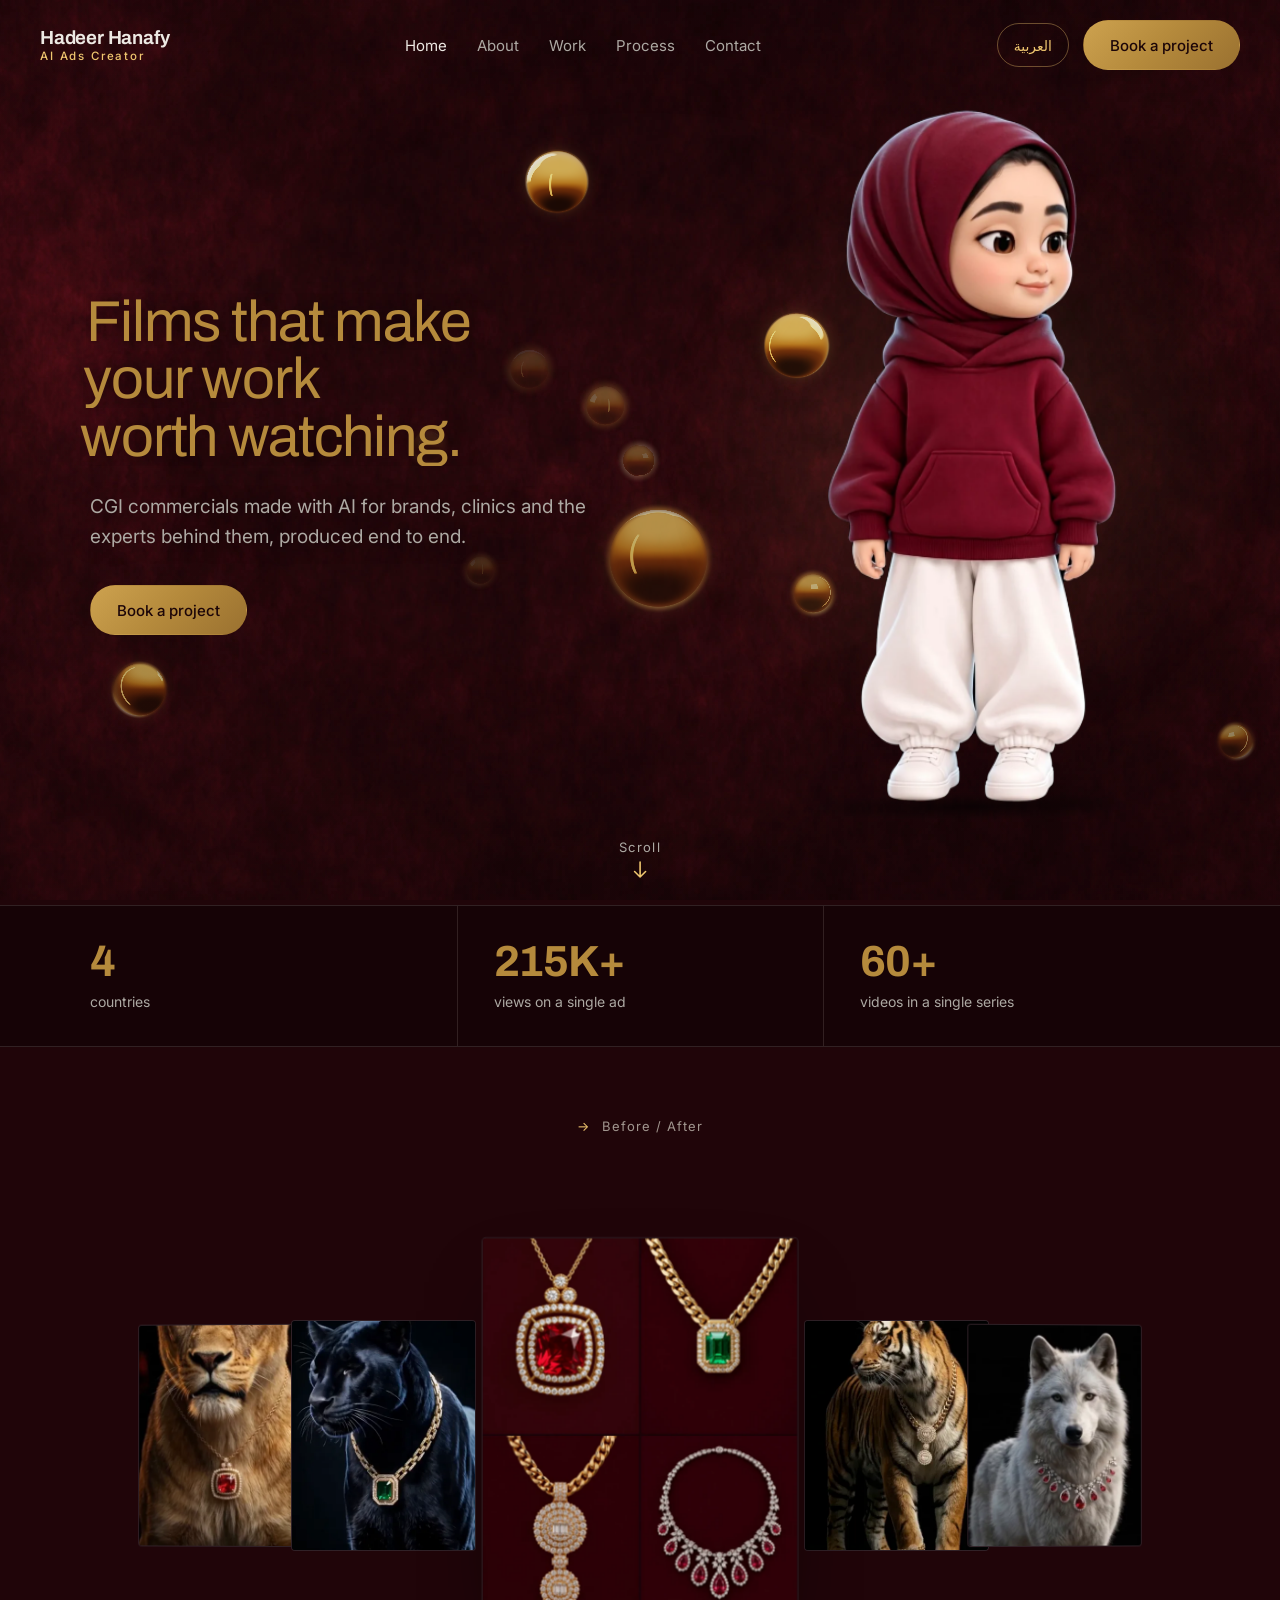
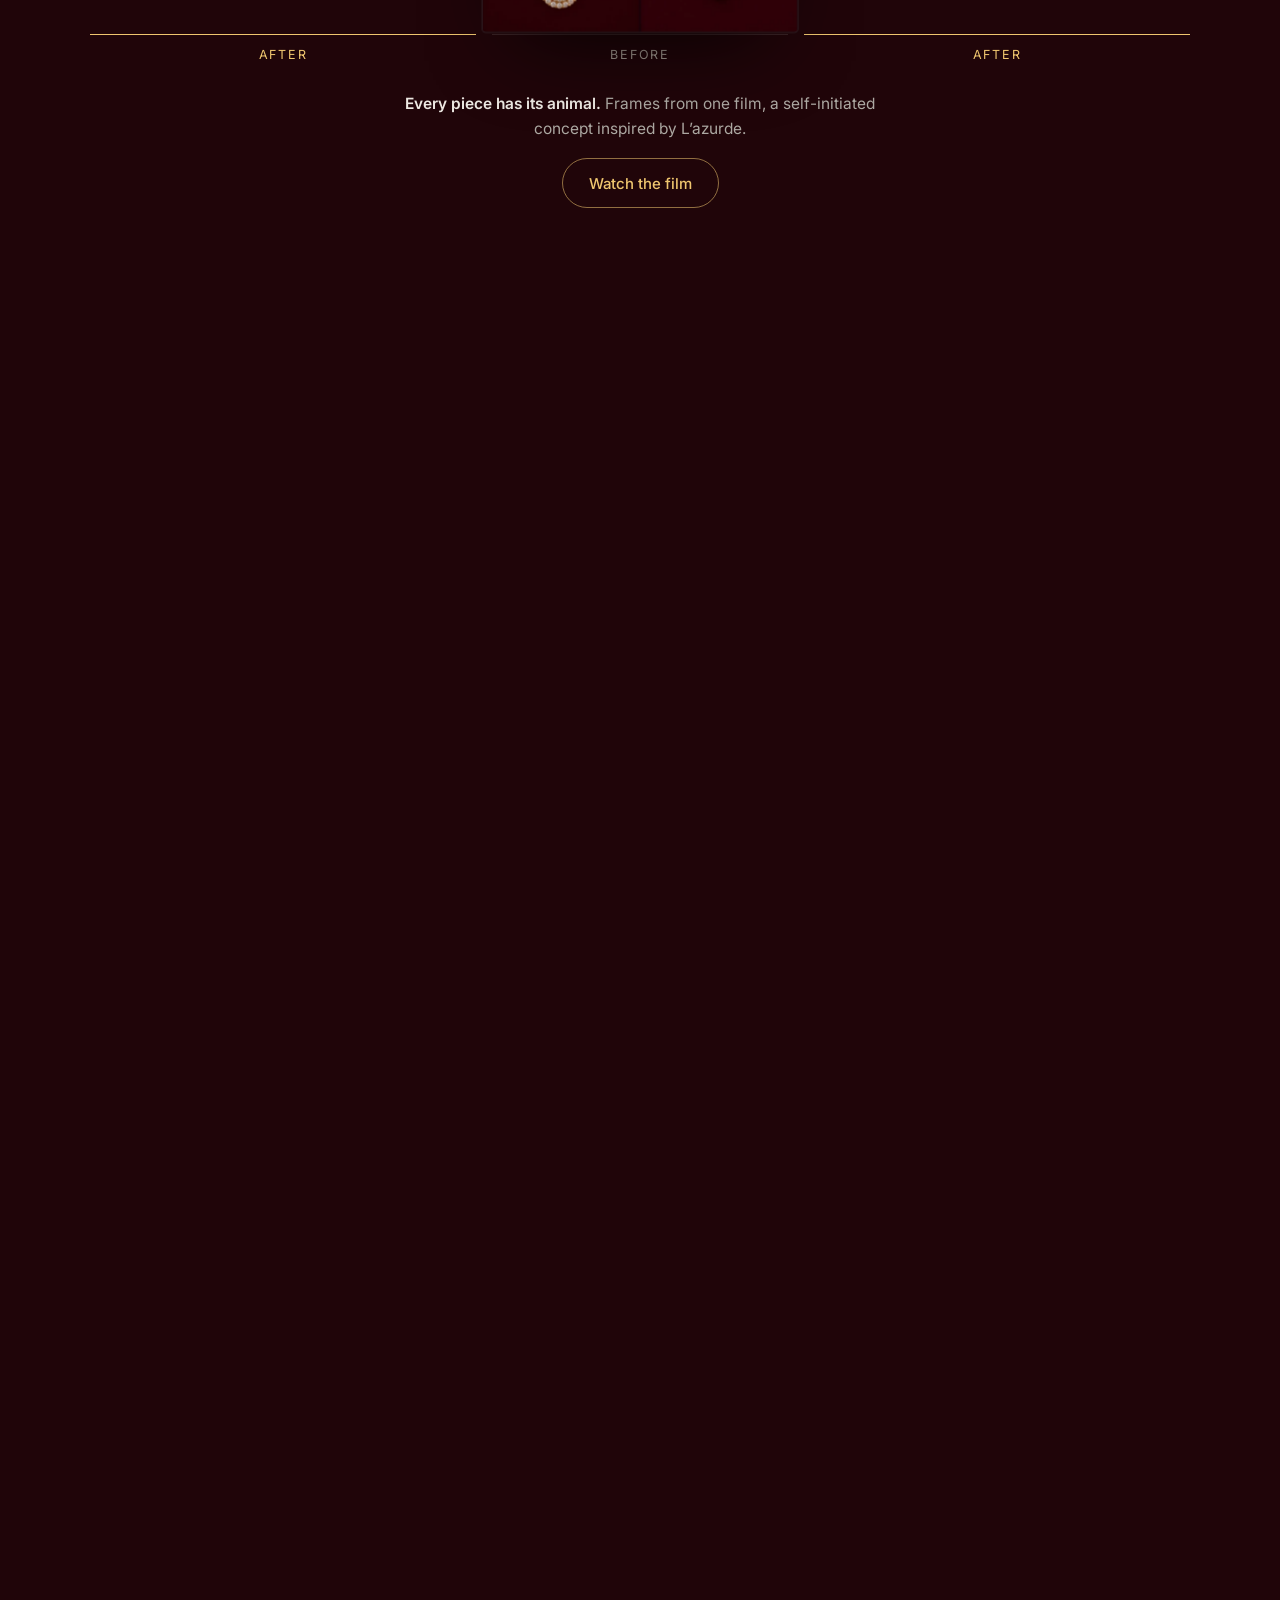
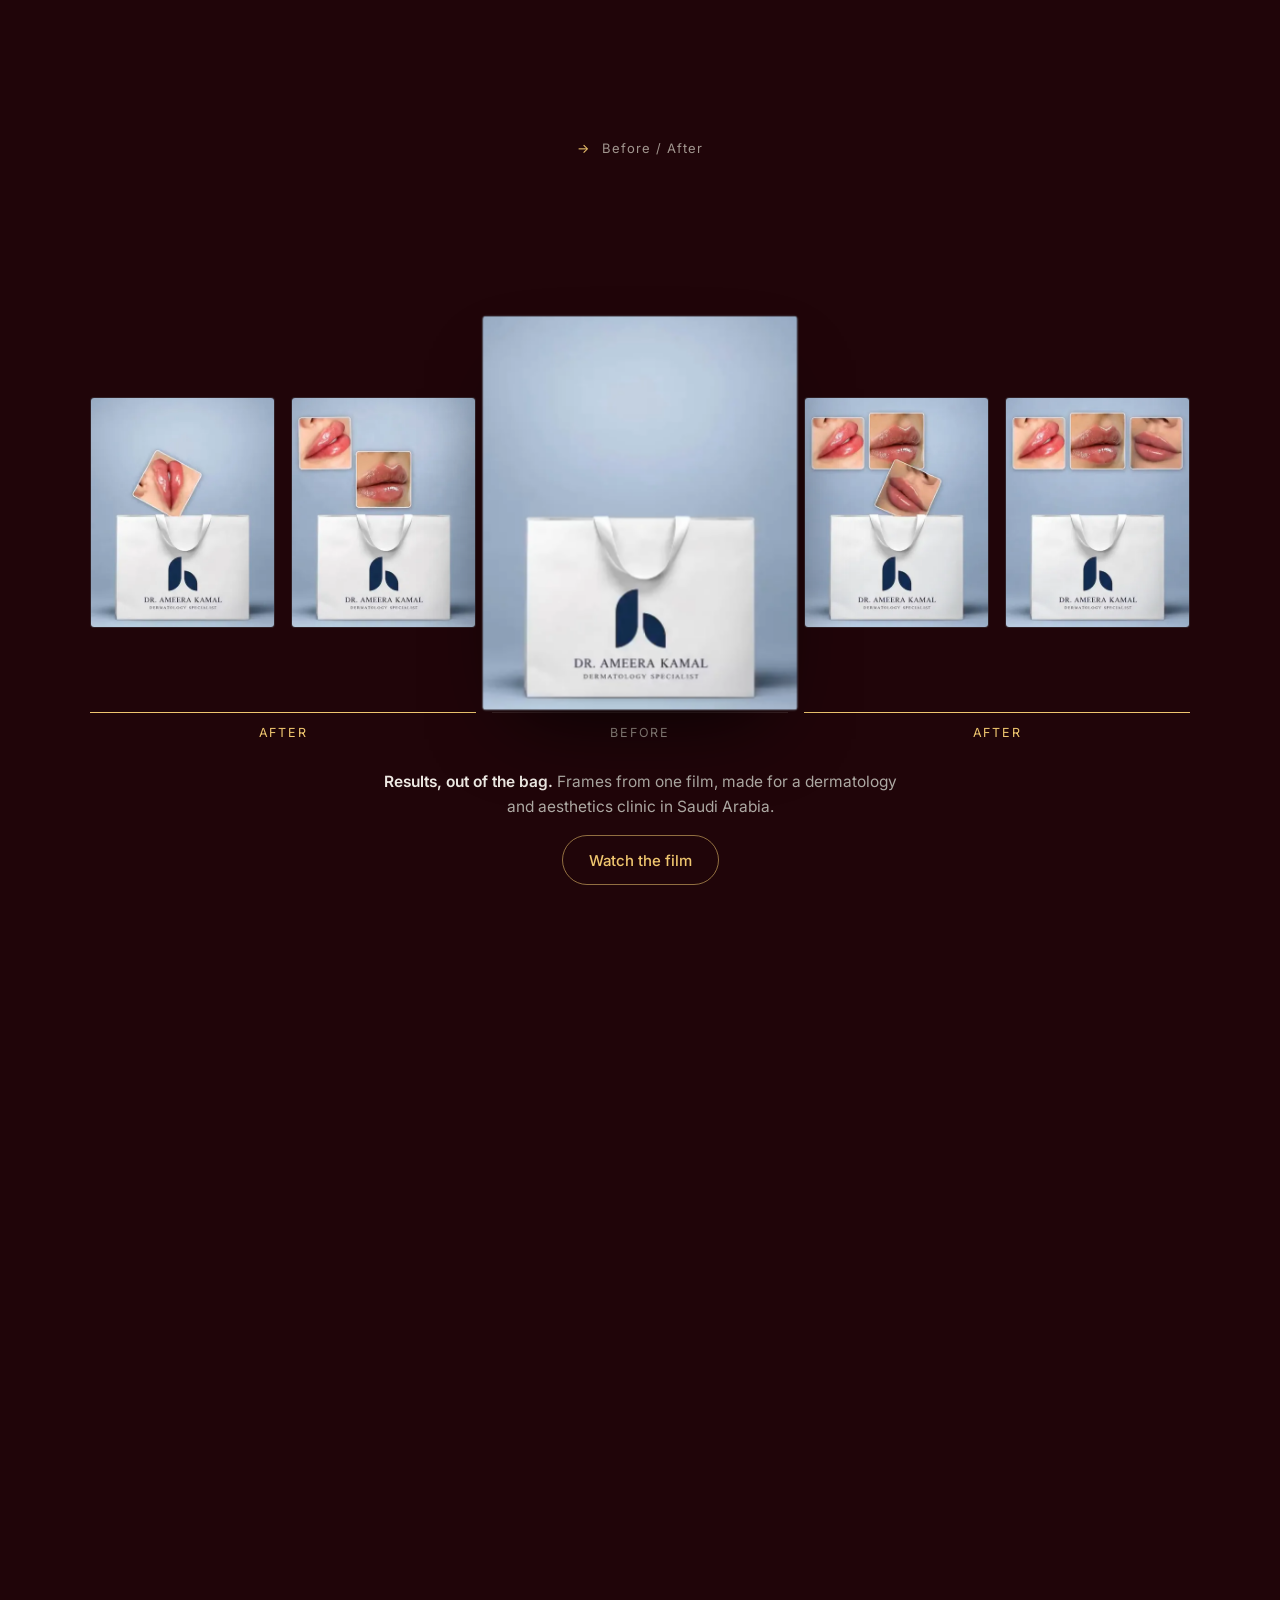
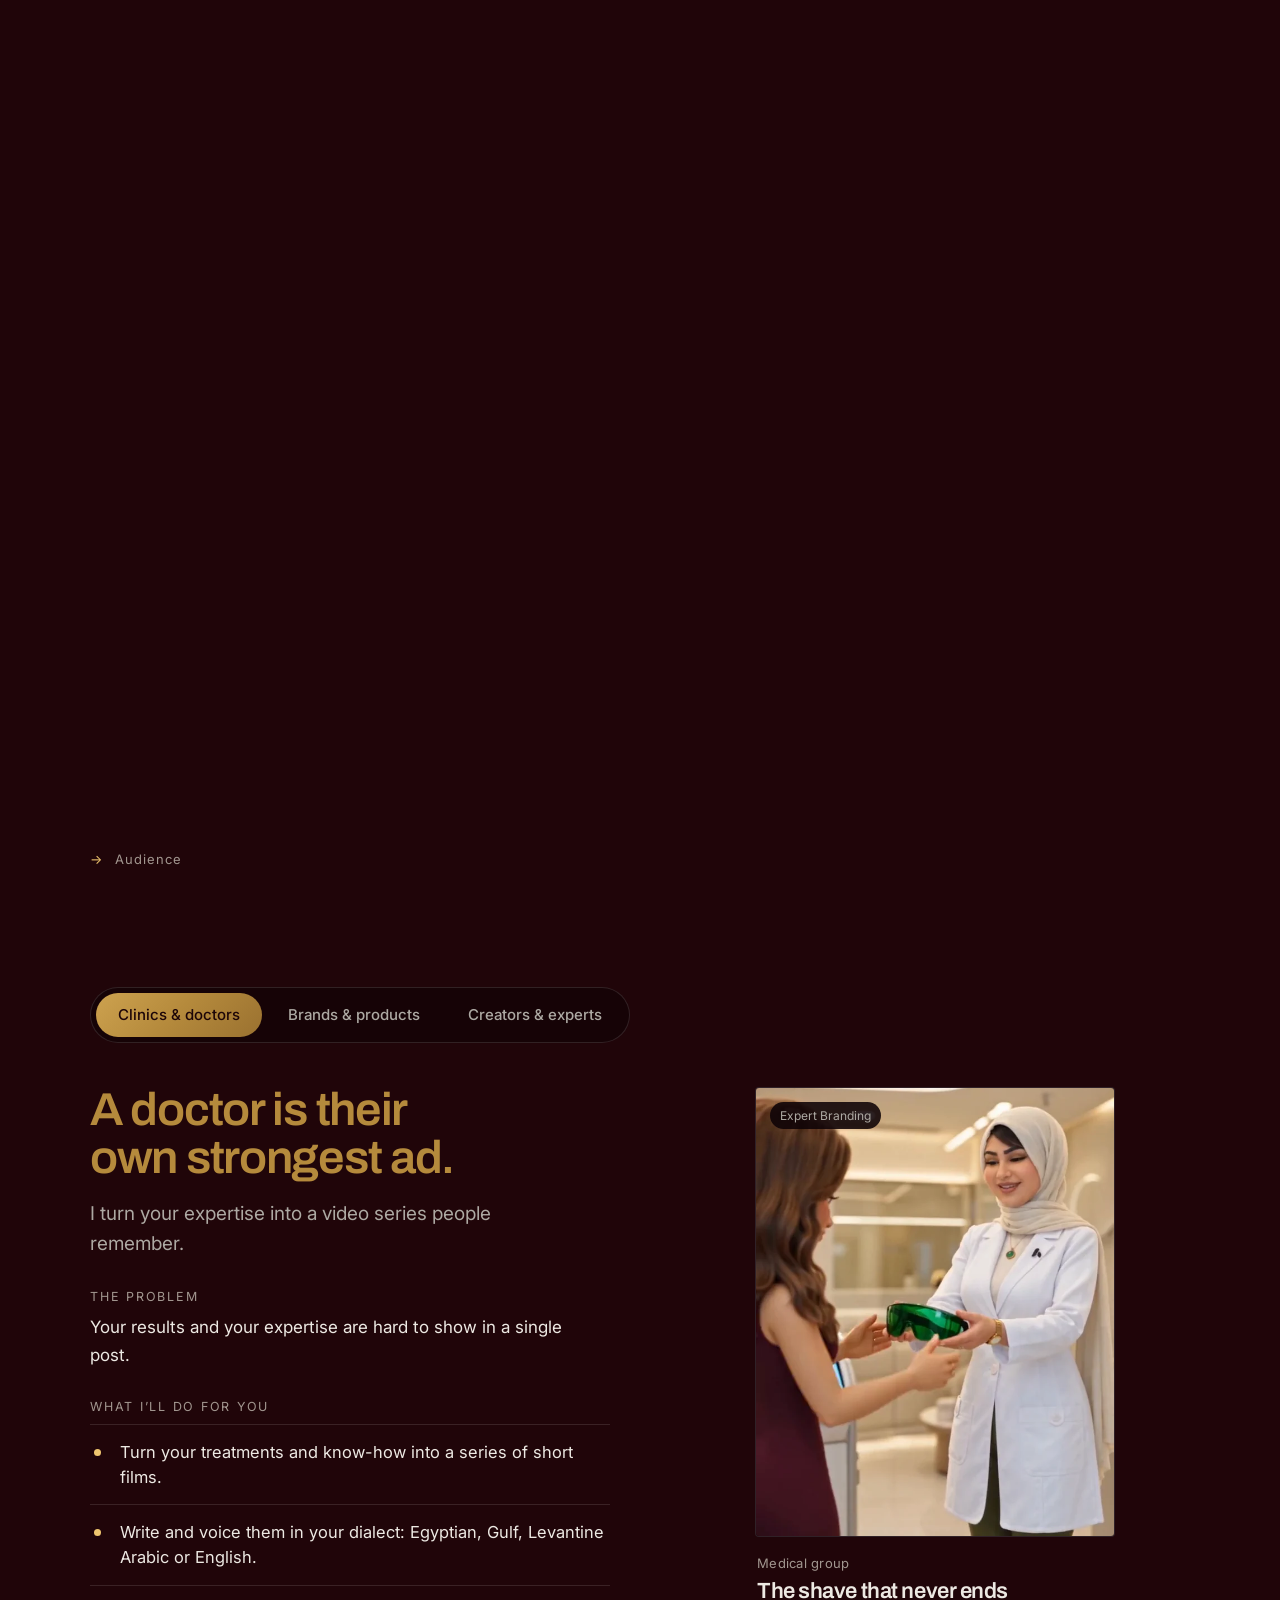
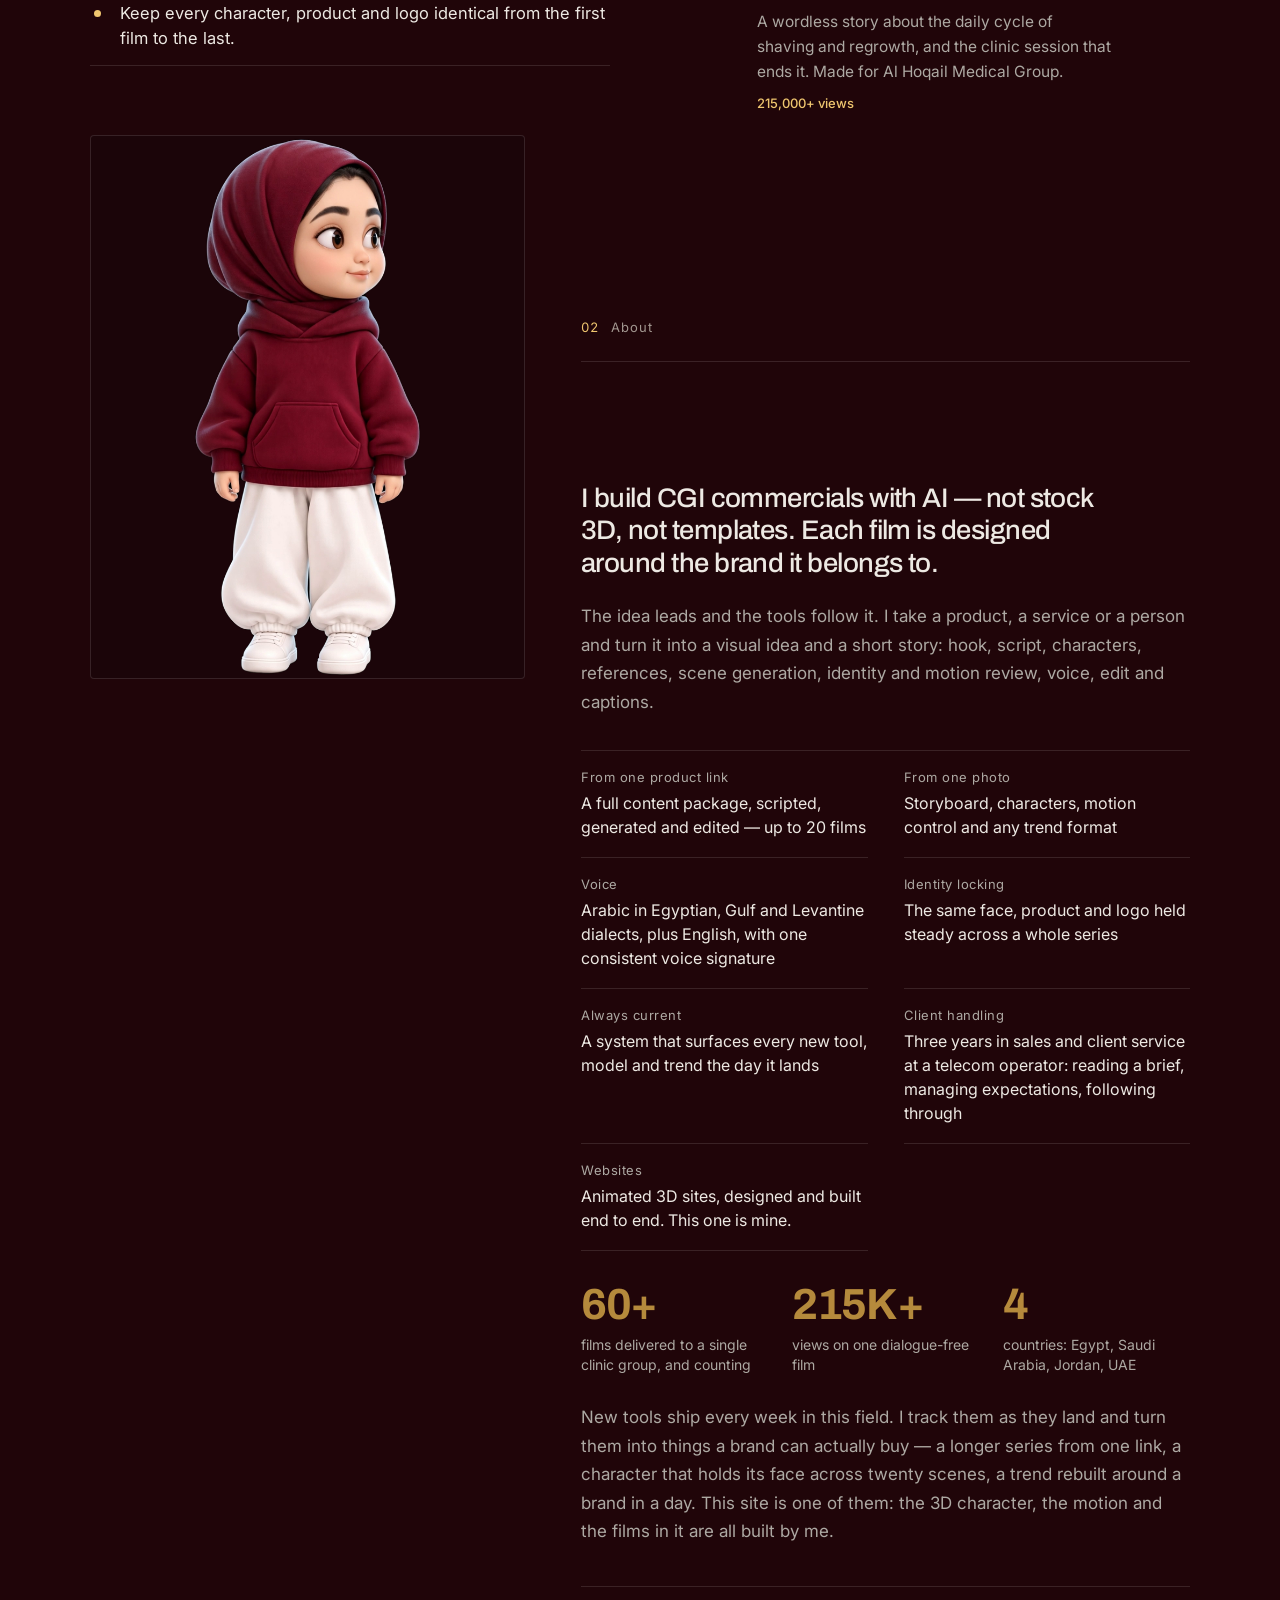
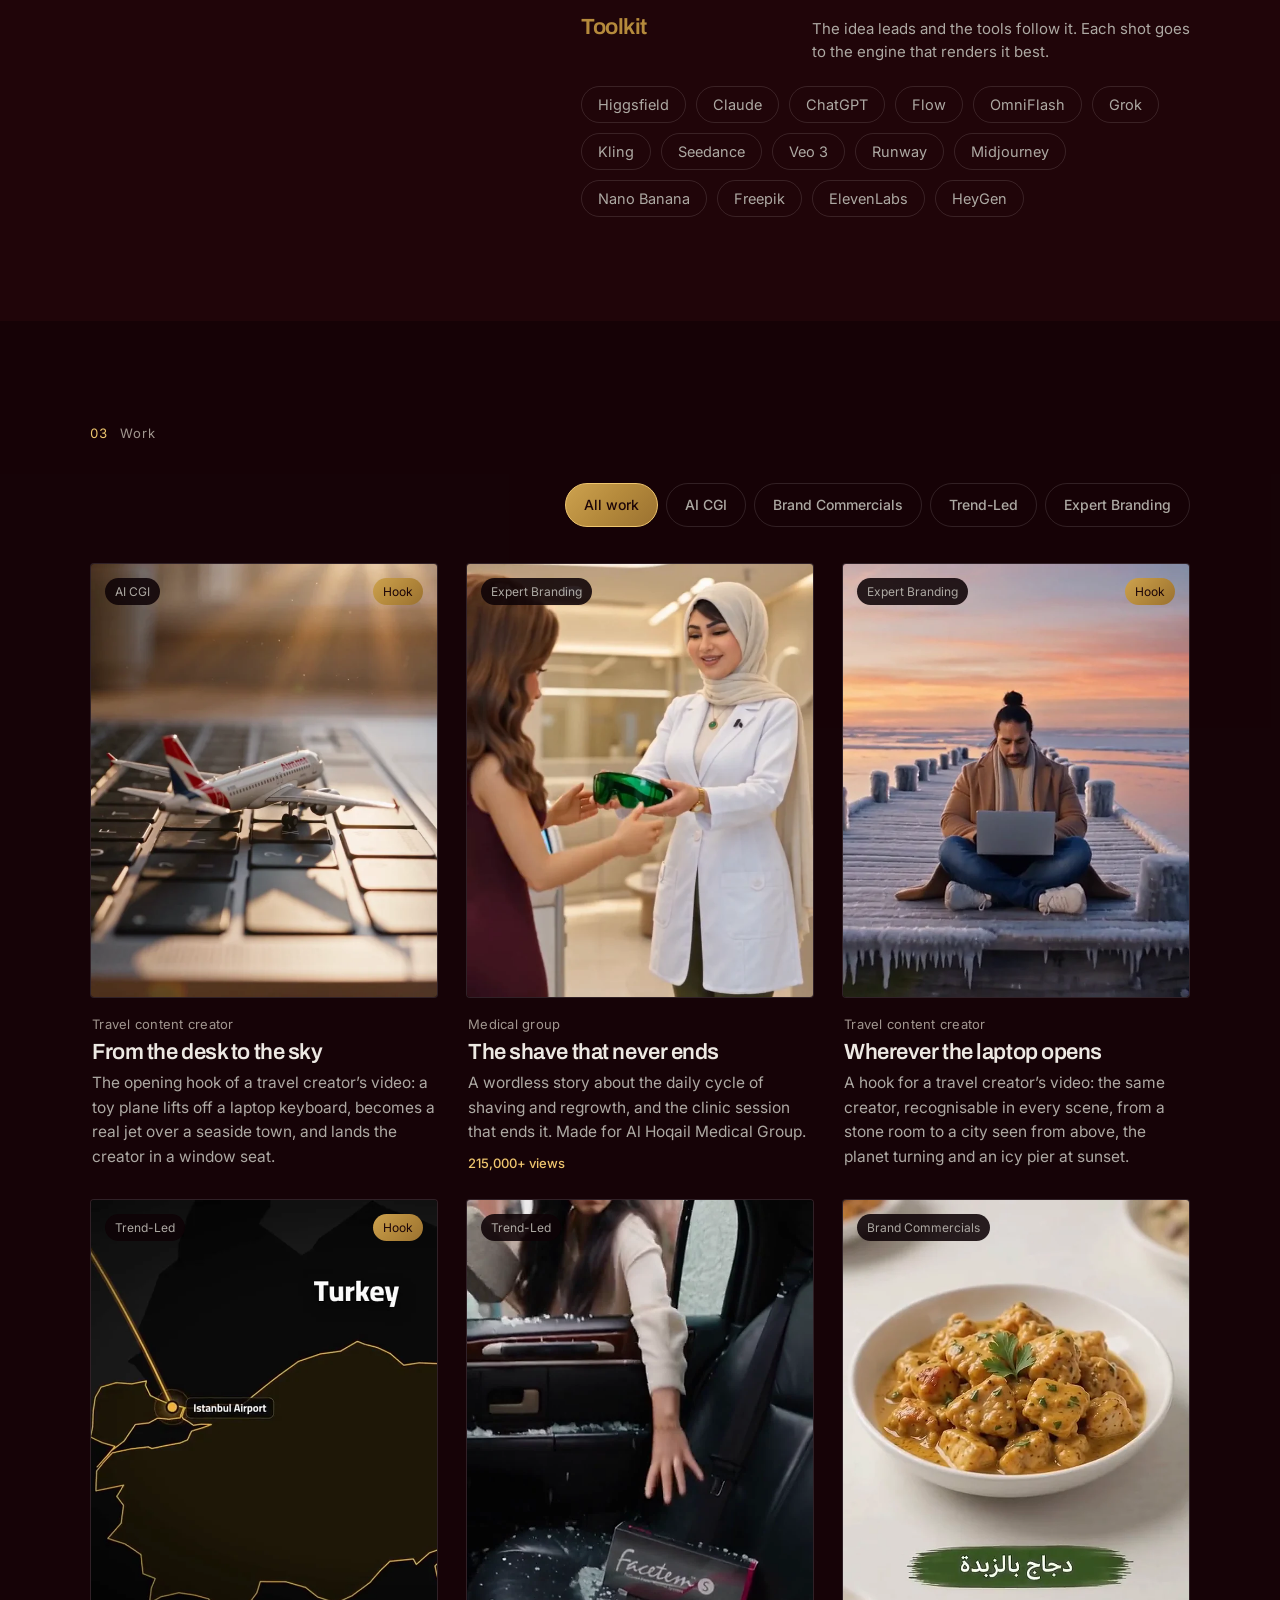
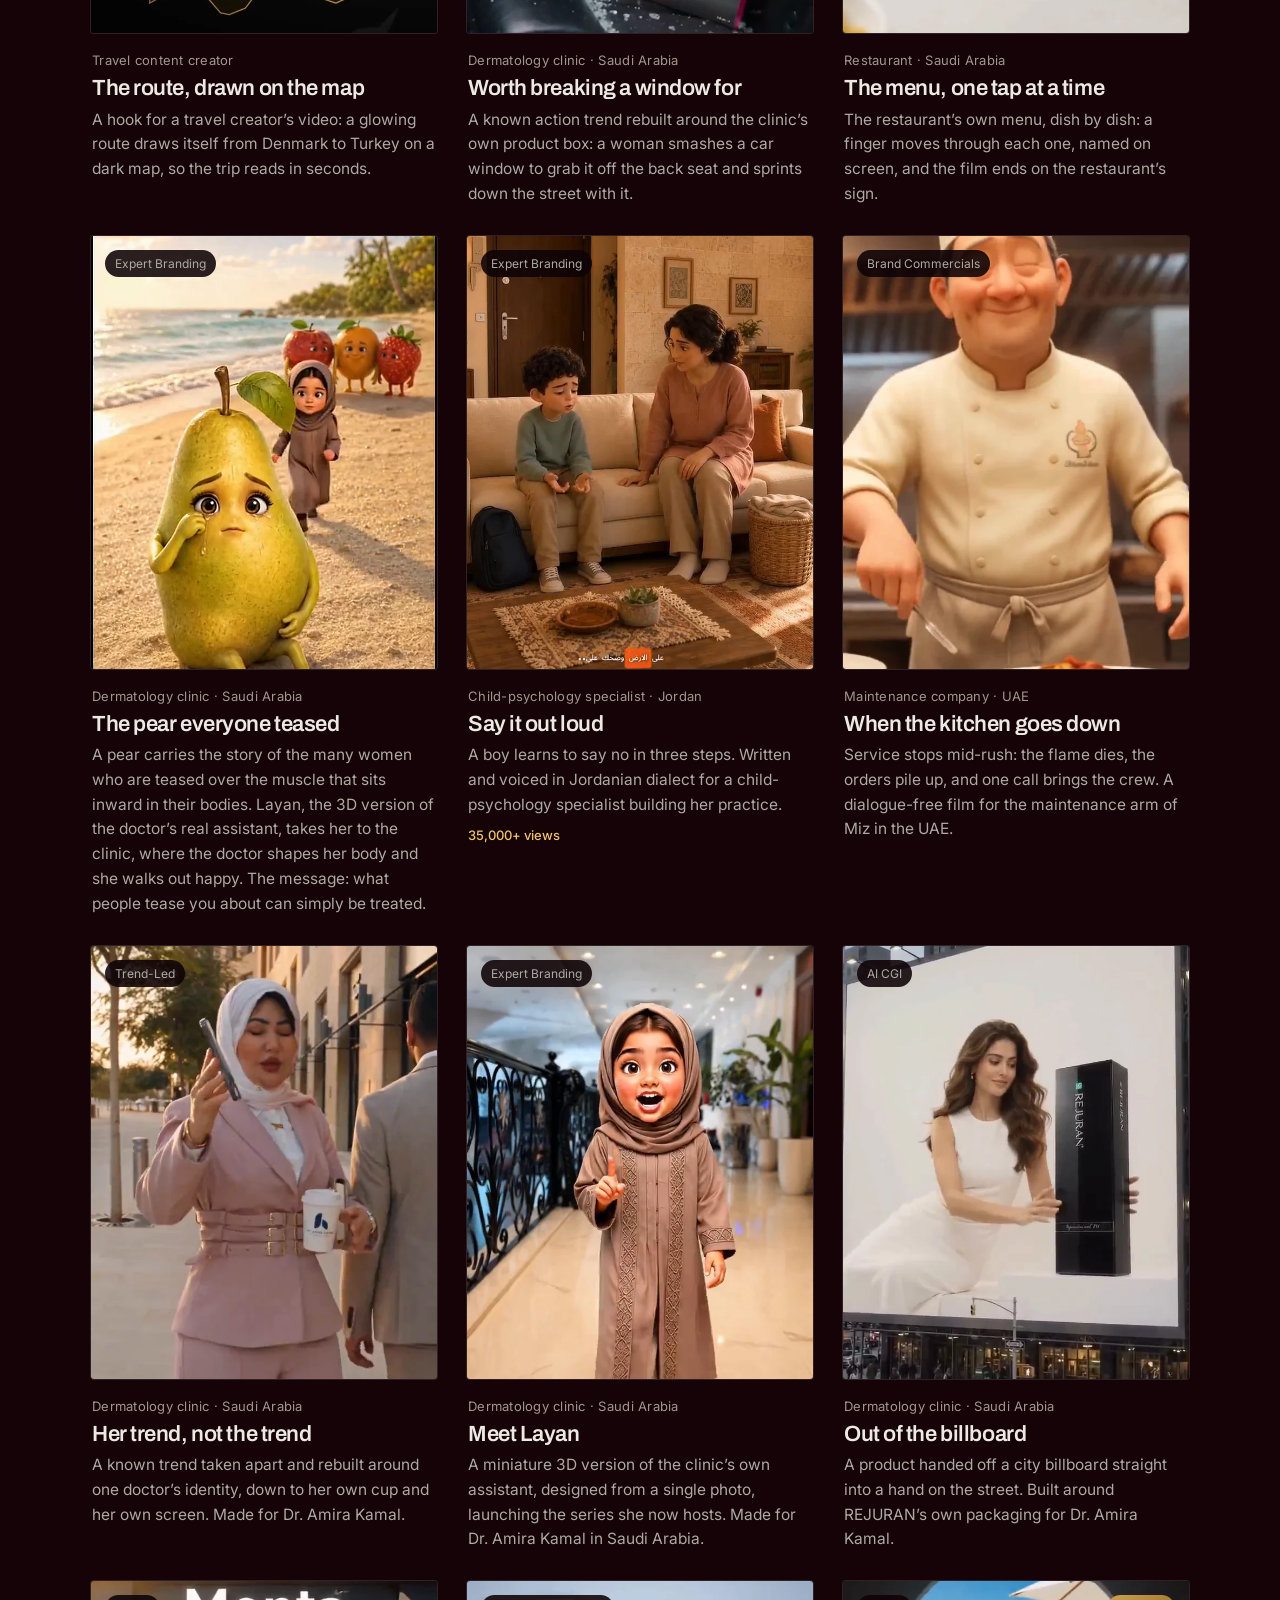
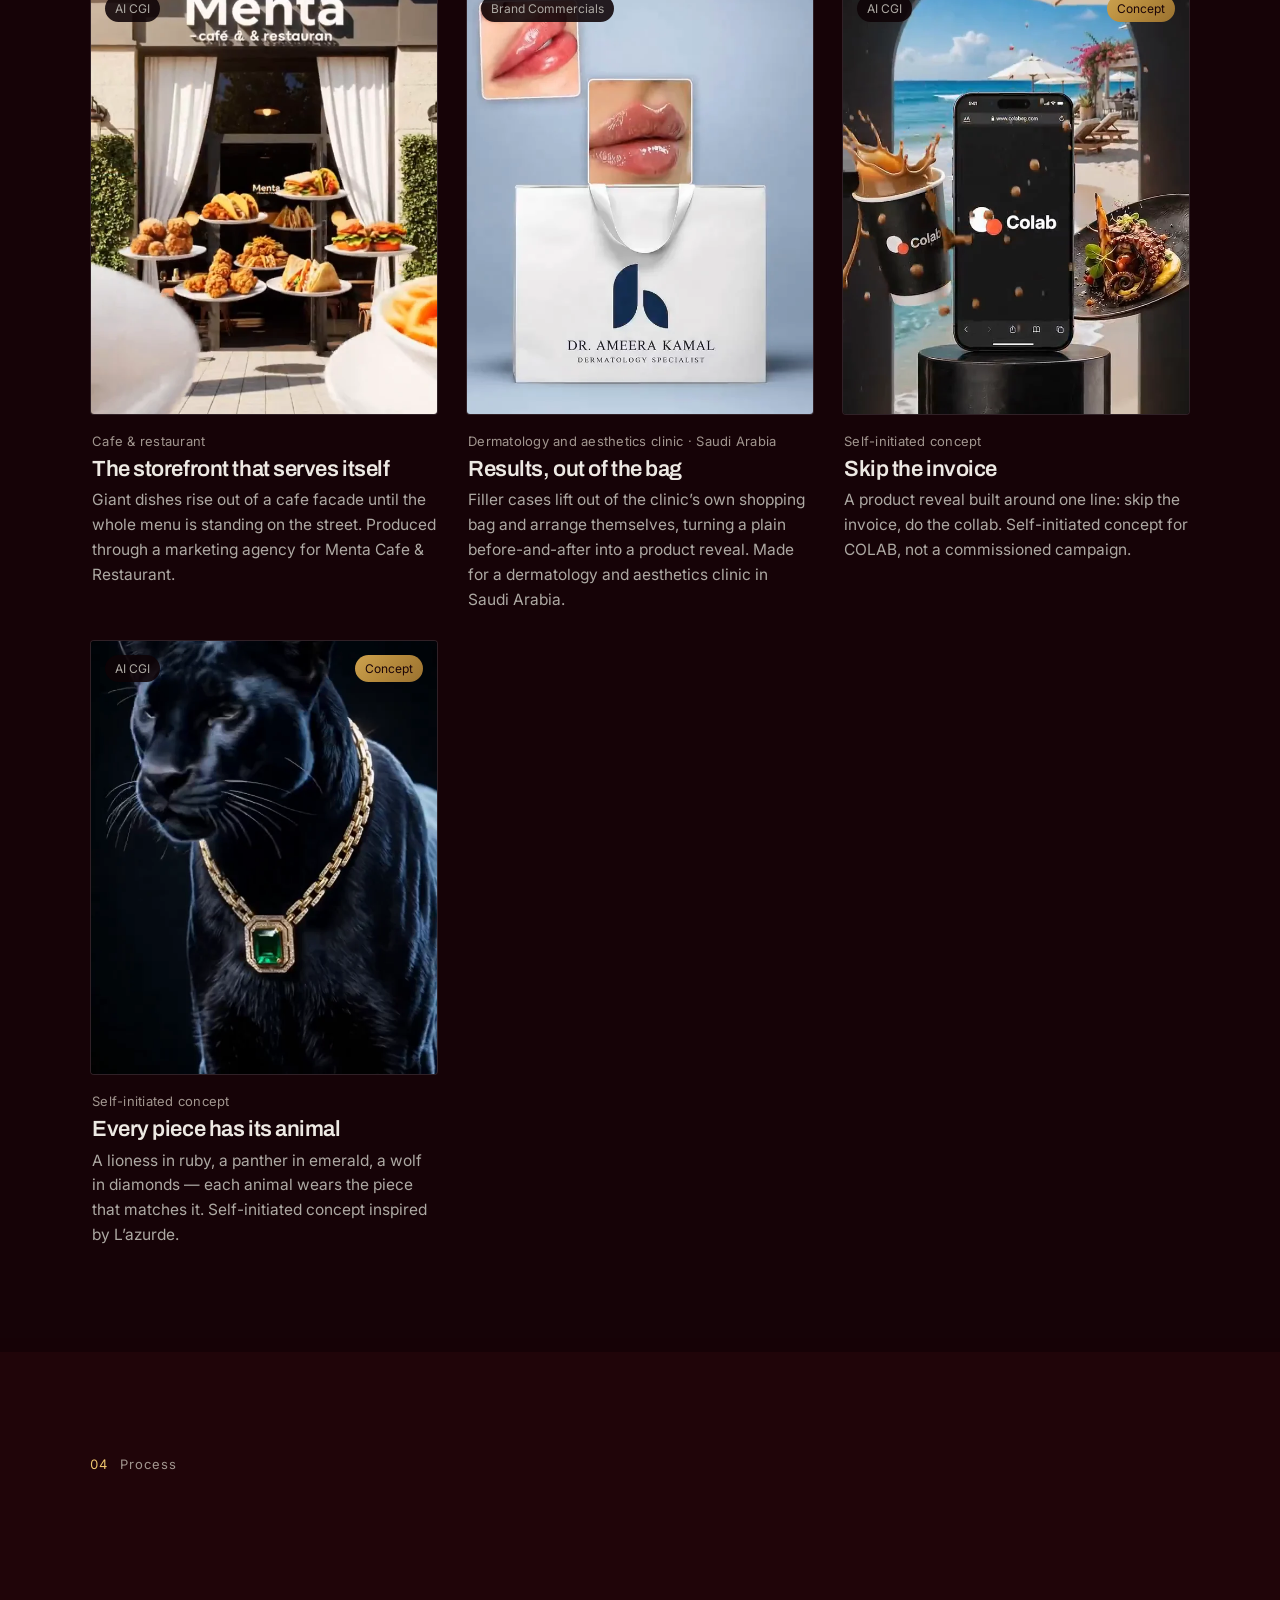
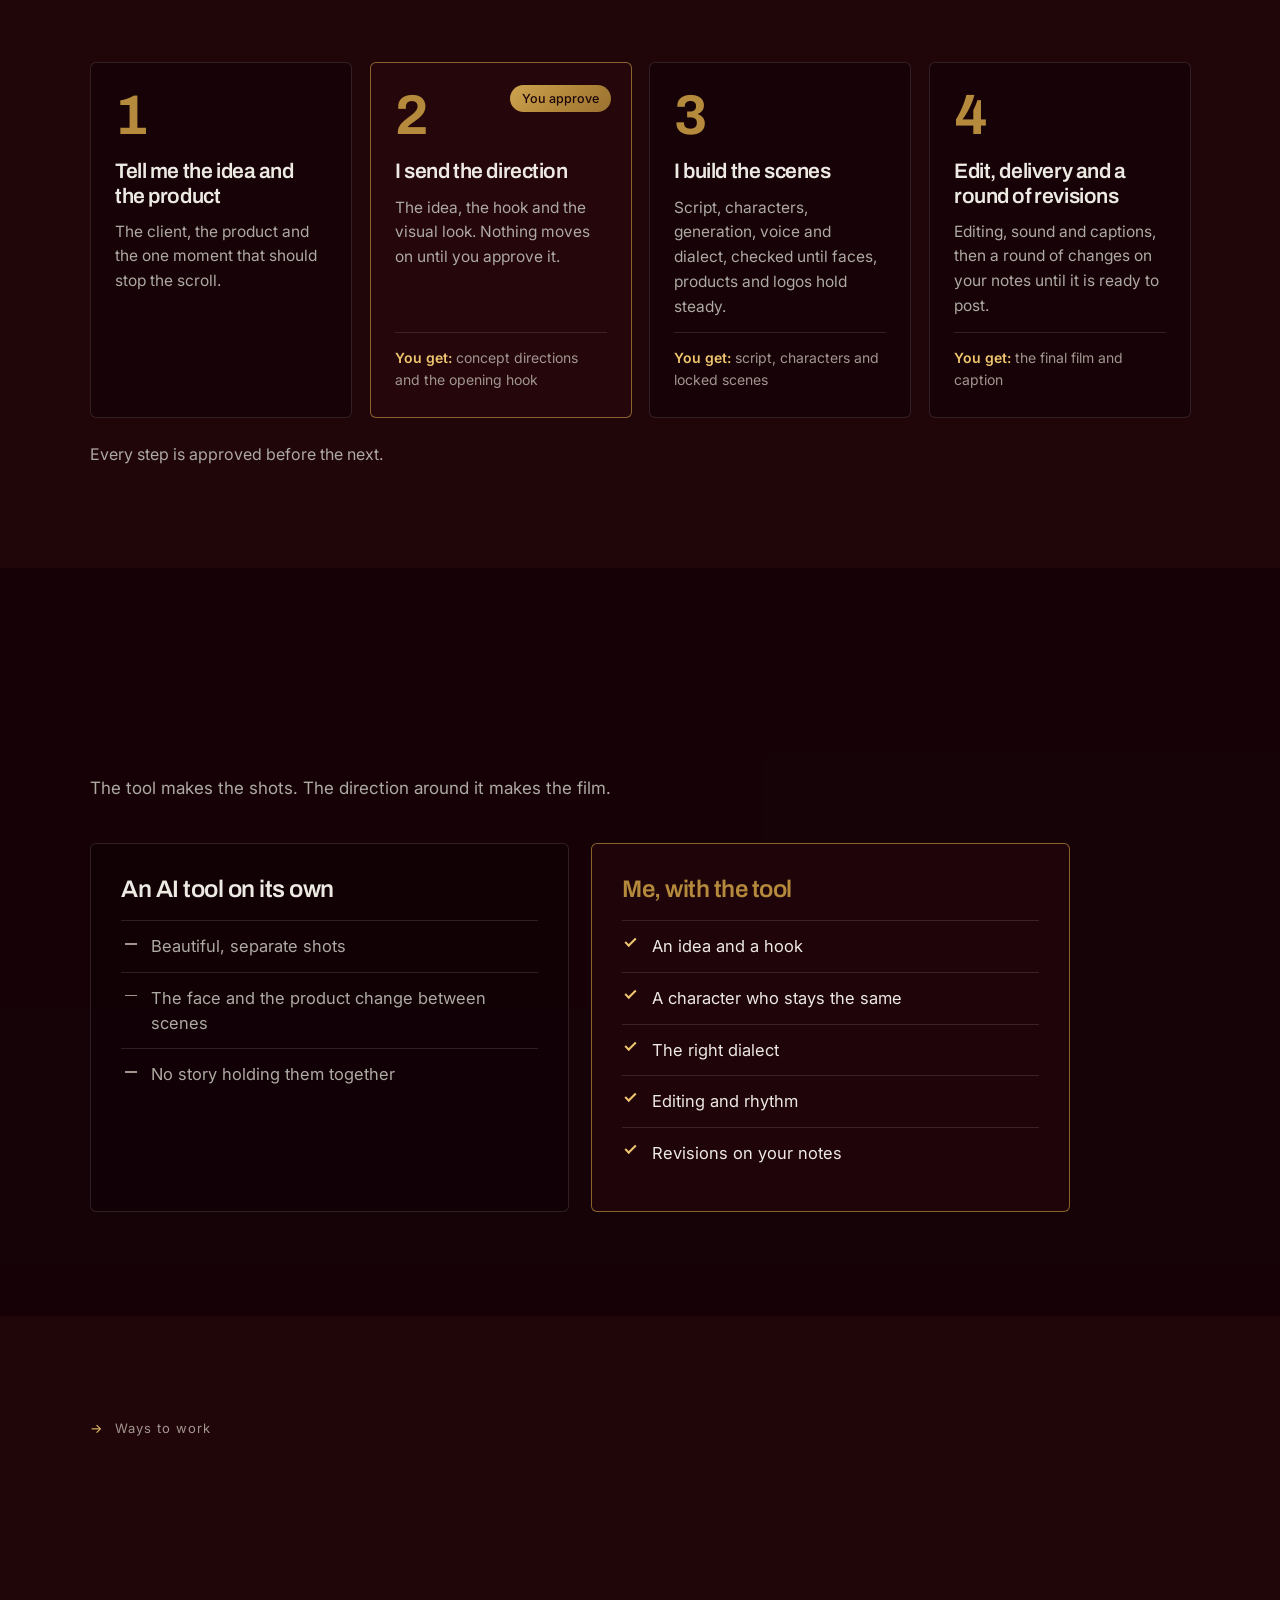
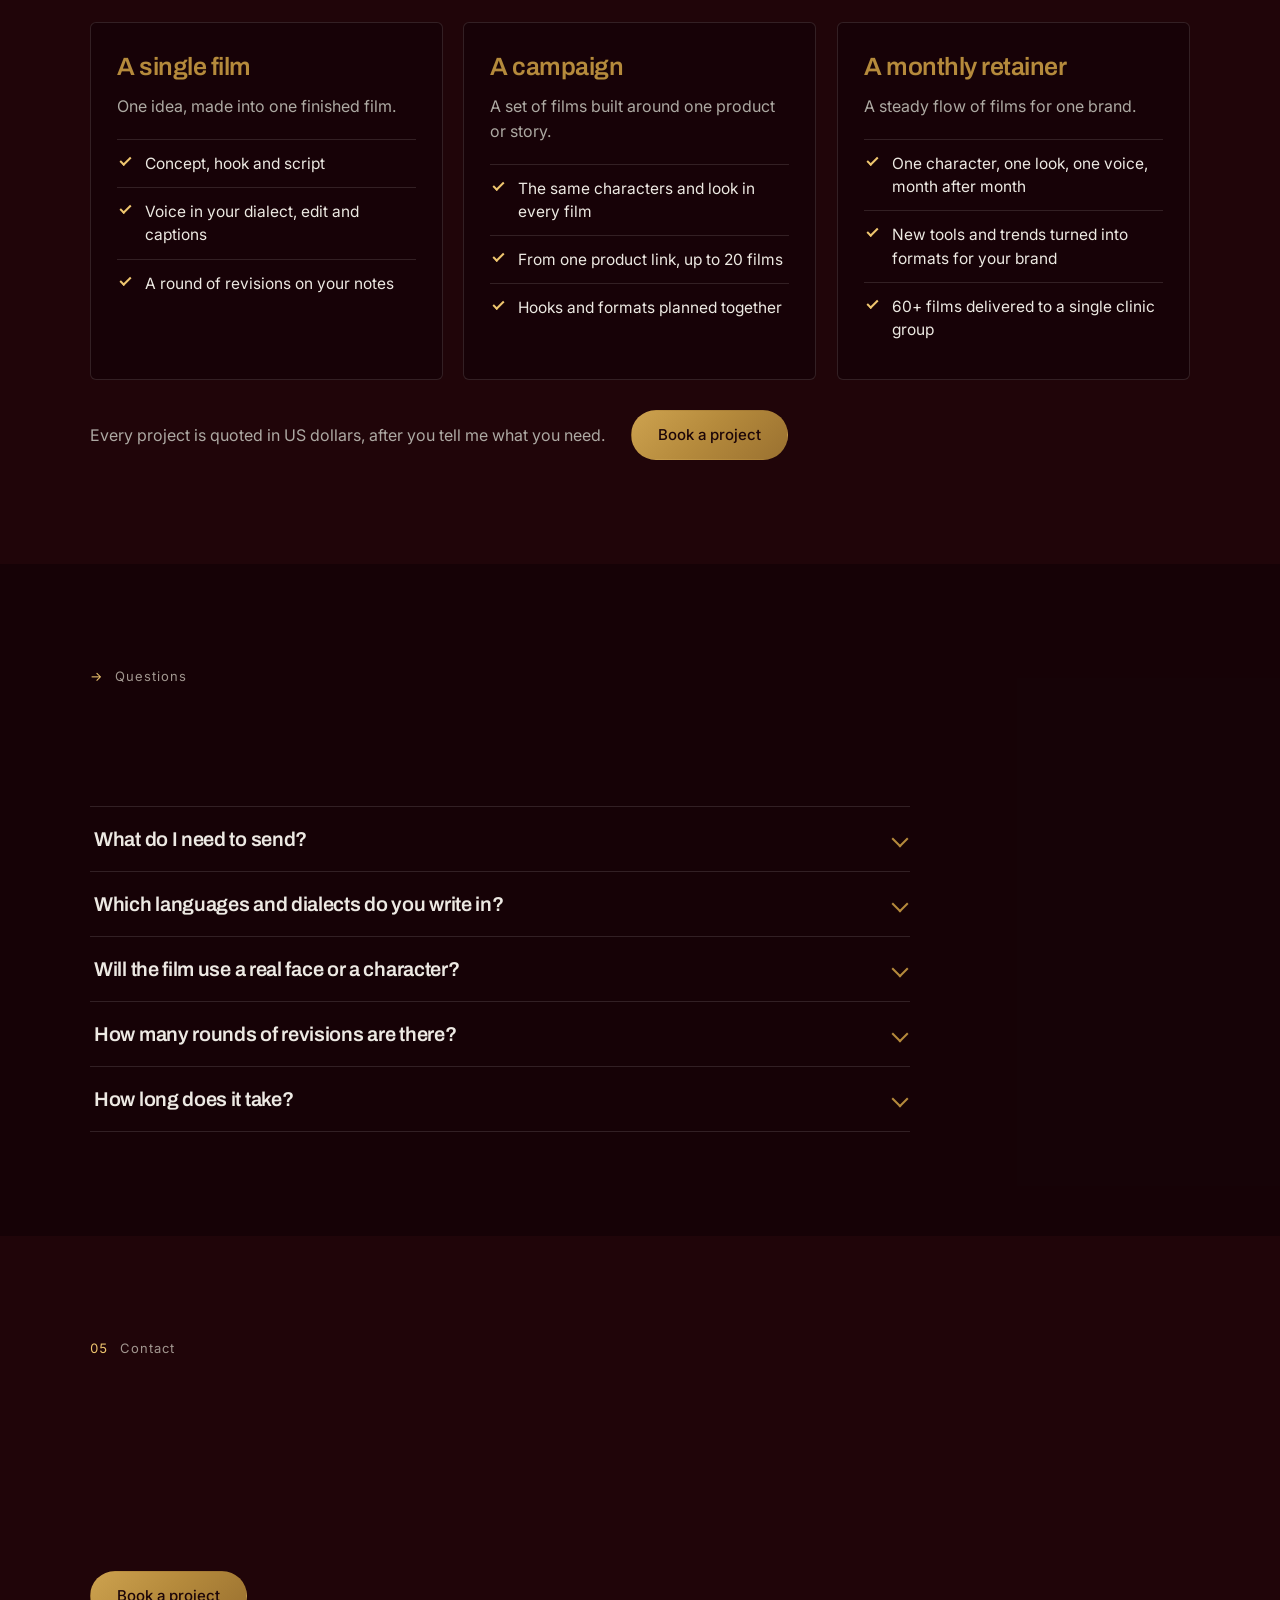
==== commit 98b73a7d: "Phase 5: Arabic (RTL) version at /ar with language switch - ar/index.html: full Arabic page, same st" ====
--- a/index.html
+++ b/index.html
@@ -6,6 +6,9 @@
 <title>Hadeer Hanafy — AI Ads Creator | CGI commercials made with AI</title>
 <meta name="description" content="Hadeer Hanafy builds CGI commercials with AI — concept, characters, scenes, voice and final edit, produced end to end for brands, products and the experts behind them.">
 <link rel="canonical" href="https://hadeerhanafy.com/">
+<link rel="alternate" hreflang="en" href="https://hadeerhanafy.com/">
+<link rel="alternate" hreflang="ar" href="https://hadeerhanafy.com/ar">
+<link rel="alternate" hreflang="x-default" href="https://hadeerhanafy.com/">
 <meta name="theme-color" content="#200509">
 <meta property="og:type" content="website">
 <meta property="og:url" content="https://hadeerhanafy.com/">
@@ -22,408 +25,9 @@
 <link rel="preconnect" href="https://fonts.googleapis.com">
 <link rel="preconnect" href="https://fonts.gstatic.com" crossorigin="anonymous">
 <link rel="stylesheet" href="https://fonts.googleapis.com/css2?family=Archivo:wdth,wght@75..110,400..800&amp;family=Inter:wght@400;500;600&amp;display=swap">
-<link rel="preload" as="image" href="assets/char-sprite.webp">
+<link rel="preload" as="image" href="/assets/char-sprite.webp">
 <script>document.documentElement.setAttribute('data-js','1');</script>
-<style>
-  :root {
-    --paper: #200509;
-    --sand: #1b0509;
-    --ink: #EDE9E3;
-    --ink-2: #ADA9A3;
-    --ink-3: #A1968F;
-    --line: rgba(237, 233, 227, 0.13);
-    --serif: 'Archivo', ui-sans-serif, system-ui, -apple-system, 'Segoe UI', sans-serif;
-    --body: 'Inter', ui-sans-serif, system-ui, -apple-system, 'Segoe UI', sans-serif;
-    --ease: cubic-bezier(.2, .7, .1, 1);
-    --accent: #EFC66F;           /* small, thin text (the AI Ads Creator label) */
-    --gold: #B58A3C;             /* deep antique gold for headings, numbers and fills; sits richly on the burgundy */
-    --gold-fill: linear-gradient(135deg, #CDA24F 0%, #B58A3C 48%, #9A7130 100%);
-  }
-  html { scroll-behavior: smooth; background: #200509; }
-  body { margin: 0; background: #200509; color: #EDE9E3; font-family: var(--body); -webkit-font-smoothing: antialiased; }
-  *, *::before, *::after { box-sizing: border-box; }
-  a { color: var(--ink); }
-  img, video { max-width: 100%; }
-  [hidden] { display: none !important; }
-  :focus-visible { outline: 2px solid var(--accent); outline-offset: 3px; }
-  .skip { position: absolute; left: -9999px; top: 0; z-index: 100; padding: 12px 18px; background: var(--accent); color: #1c0508; border-radius: 0 0 6px 0; font: 500 15px var(--body); text-decoration: none; }
-  .skip:focus { left: 0; }
-
-  .hh { position: relative; width: 100%; overflow-x: clip; }
-  .hh main { position: relative; z-index: 1; }
-
-  /* site background — burgundy velvet (texture rebuilt from the carousel slides), fixed behind every section */
-  .site-bg { position: fixed; inset: 0; z-index: 0; overflow: hidden; pointer-events: none; background: #200509 url("assets/velvet.webp") center / cover no-repeat; }
-  .bg-vignette { position: absolute; inset: 0; background: radial-gradient(ellipse 92% 82% at 50% 44%, transparent 38%, rgba(10, 1, 3, .34) 100%); }
-  .wrap { max-width: 1180px; margin: 0 auto; padding: 0 40px; }
-  .chap { padding: 104px 0; scroll-margin-top: 72px; }
-  .sand { background: rgba(12, 2, 5, .46); }
-
-  .ch { display: flex; align-items: center; gap: 12px; margin: 0 0 26px; font-size: 13px; letter-spacing: .08em; color: var(--ink-3); }
-  .ch-num { color: var(--accent); font-variant-numeric: tabular-nums; }
-  .h2 { text-shadow: 0 2px 20px rgba(18, 3, 7, .5); margin: 0; max-width: 18ch; font-family: var(--serif); font-stretch: 104%; font-weight: 650; font-size: clamp(36px, 4.6vw, 64px); line-height: 1.02; letter-spacing: -.032em; color: var(--gold); text-wrap: balance; }
-
-  /* nav */
-  .nav { position: sticky; top: 0; z-index: 50; display: flex; align-items: center; justify-content: space-between; gap: 24px; padding: 20px 40px; border-bottom: 1px solid transparent; transition: background .5s var(--ease), border-color .5s, padding .5s var(--ease); }
-  .nav.scrolled { background: #1a0509; border-bottom-color: var(--line); padding: 12px 40px; }
-  .brand { display: inline-flex; flex-direction: column; justify-content: center; gap: 2px; min-height: 44px; text-decoration: none; color: var(--ink); font-family: var(--serif); font-weight: 650; font-size: 19px; line-height: 1.05; letter-spacing: -.01em; }
-  .brand small { font-family: var(--body); font-weight: 500; font-size: 11.5px; letter-spacing: .16em; color: var(--accent); }
-  .nav-links { display: flex; gap: 2px; }
-  .nav-link { display: inline-flex; align-items: center; min-height: 44px; padding: 0 14px; border-radius: 999px; text-decoration: none; color: var(--ink-2); font-size: 15px; transition: color .3s, background .3s; }
-  .nav-link:hover { color: var(--ink); background: rgba(236, 231, 224, .07); }
-  .nav-link.on { color: var(--ink); }
-
-  /* buttons */
-  .btn { display: inline-flex; align-items: center; justify-content: center; gap: 10px; min-height: 50px; padding: 0 26px; border-radius: 999px; font: 500 15px/1 var(--body); text-decoration: none; cursor: pointer; border: 1px solid transparent; transition: transform .35s var(--ease), background .3s, color .3s, box-shadow .4s var(--ease), border-color .3s; }
-  .btn-solid { background: var(--gold-fill); color: #1c0508; }
-  .btn-solid:hover { color: #1c0508; transform: translateY(-2px); box-shadow: 0 14px 34px -14px var(--accent); }
-  .btn-solid::after { content: ""; position: absolute; inset: 0; background: linear-gradient(105deg, transparent 35%, rgba(255, 246, 220, .6) 50%, transparent 65%); transform: translateX(-130%); pointer-events: none; }
-  .btn-solid:hover::after { transform: translateX(130%); transition: transform .9s var(--ease); }
-  .btn-line { background: transparent; color: var(--accent); border-color: rgba(239, 198, 111, .55); }
-
-  /* hero */
-  .hero { position: relative; display: flex; align-items: center; min-height: clamp(620px, calc(100svh - 86px), 980px); padding: 24px 0 92px; overflow: hidden; }
-  .hero-grid { position: relative; z-index: 2; display: grid; grid-template-columns: minmax(0, 7fr) minmax(0, 5fr); gap: 40px; align-items: center; width: 100%; }
-  .hero-copy { position: relative; z-index: 3; }
-  .hero-title .mask { transform: translate(round(nearest, calc(var(--px, 0) * var(--tx, 0px)), 1px), round(nearest, calc(var(--py, 0) * var(--ty, 0px)), 1px)); }   /* whole pixels keep the type sharp */
-  .hero-title .mask:nth-child(1) { --tx: -12px; --ty: -5px; }
-  .hero-title .mask:nth-child(2) { --tx: -22px; --ty: -2px; }
-  .hero-title .mask:nth-child(3) { --tx: -32px; --ty: 4px; }
-  .hero-char { position: relative; height: clamp(440px, calc(100svh - 240px), 720px); perspective: 1100px; }
-  .stage3d { position: absolute; inset: 0; transform-style: preserve-3d; transform: rotateY(calc(var(--px, 0) * 8deg)) rotateX(calc(var(--py, 0) * -4.5deg)); will-change: transform; }
-  .char3d { position: absolute; inset: 0; transform: translateZ(85px); }
-  .glow { position: absolute; left: 50%; top: 48%; width: min(820px, 150%); aspect-ratio: 1; transform: translate(-50%, -50%); border-radius: 50%; background: radial-gradient(circle, rgba(239, 198, 111, .10) 0%, transparent 66%); animation: fadein 2s var(--ease) .2s both; }
-  .floor-shadow { position: absolute; left: 50%; bottom: 1px; width: min(340px, 72%); height: 26px; transform: translateX(-50%); border-radius: 50%; background: radial-gradient(ellipse at center, rgba(0, 0, 0, .6), transparent 72%); }
-  .sprite { position: absolute; z-index: 2; left: 50%; bottom: 14px; height: calc(100% - 14px); aspect-ratio: 520 / 1223; transform: translateX(-50%); background-image: url("assets/char-sprite.webp"); background-repeat: no-repeat; background-size: 500% 500%; background-position: 0% 0%; animation: charIn 1.4s var(--ease) .35s both; }
-  /* render pass — a scan sweep that briefly exposes the character's wireframe */
-  .rp { position: absolute; z-index: 3; left: 50%; bottom: 14px; height: calc(100% - 14px); aspect-ratio: 520 / 1223; transform: translateX(-50%); pointer-events: none; }
-  .rp-wire { position: absolute; inset: 0; opacity: 0; background-image: url("assets/char-wire.webp"); background-repeat: no-repeat; background-size: 500% 500%; background-position: 0% 0%; filter: drop-shadow(0 0 7px rgba(239, 198, 111, .5)); -webkit-mask-image: linear-gradient(to bottom, transparent, #000 38%, #000 62%, transparent); mask-image: linear-gradient(to bottom, transparent, #000 38%, #000 62%, transparent); -webkit-mask-size: 100% 34%; mask-size: 100% 34%; -webkit-mask-repeat: no-repeat; mask-repeat: no-repeat; -webkit-mask-position: 0% -45%; mask-position: 0% -45%; }
-  .rp-line { position: absolute; left: -16%; width: 132%; height: 2px; top: -12%; opacity: 0; background: linear-gradient(90deg, transparent, var(--accent) 24%, var(--accent) 76%, transparent); box-shadow: 0 0 20px 3px rgba(239, 198, 111, .45); }
-
-  .scroll-cue { position: absolute; z-index: 3; left: 50%; bottom: 22px; transform: translateX(-50%); display: inline-flex; flex-direction: column; align-items: center; gap: 6px; min-height: 44px; padding: 4px 18px; text-decoration: none; font-size: 13px; letter-spacing: .1em; color: var(--ink-2); transition: color .3s; animation: fadein 1.4s var(--ease) 1.4s both; }
-  .scroll-cue:hover { color: var(--ink); }
-  .scroll-cue svg { color: var(--accent); animation: cueBob 2.2s var(--ease) infinite; }
-  @keyframes cueBob { 0%, 100% { transform: translateY(0); } 50% { transform: translateY(6px); } }
-
-  .hero-title { margin: 0 0 26px; font-family: var(--serif); font-weight: 400; font-size: clamp(40px, 4.5vw, 68px); line-height: 1; letter-spacing: -.02em; color: var(--gold); }
-  .hero-title em { font-style: normal; color: var(--gold); }
-  .hero-title, .hero-sub { text-shadow: 0 2px 18px rgba(18, 3, 7, .6); }
-  .hero-sub { margin: 0 0 32px; max-width: 44ch; font-size: clamp(17px, 1.5vw, 19px); line-height: 1.62; color: var(--ink-2); }
-  .hero-cta { display: flex; gap: 12px; flex-wrap: wrap; }
-  @keyframes fadein { from { opacity: 0; } to { opacity: 1; } }
-  @keyframes charIn { from { opacity: 0; transform: translateX(-50%) translateY(26px); } to { opacity: 1; transform: translateX(-50%); } }
-
-  /* motion */
-  .mask { display: block; overflow: hidden; perspective: 700px; }
-  .mask > span { display: block; transition: transform 1.05s var(--ease); }
-  [data-js] .mask > span { transform: translate3d(0, 108%, 0) rotateX(-32deg); transform-origin: 50% 100%; }
-  [data-js] .mask.in > span, [data-js] .in .mask > span { transform: none; }
-  .rule { display: block; height: 1px; margin: 26px 0 0; background: var(--line); position: relative; overflow: hidden; }
-  .rule::after { content: ""; position: absolute; inset: 0; background: var(--accent); transform-origin: left; transition: transform 1.2s var(--ease); }
-  [data-js] .rule::after { transform: scaleX(0); }
-  [data-js] .rule.in::after { transform: scaleX(1); }
-  .progress-bar { position: fixed; top: 0; left: 0; height: 2px; width: 100%; transform: scaleX(0); transform-origin: left; background: var(--accent); z-index: 60; will-change: transform; }
-  .btn { position: relative; overflow: hidden; }
-  .btn-line::before { content: ""; position: absolute; inset: 0; background: var(--gold); transform: translateY(101%); transition: transform .5s var(--ease); z-index: -1; }
-  .btn-line:hover::before { transform: none; }
-  .btn-line:hover { color: #1c0508; border-color: var(--accent); }
-  .card-loop { transition: transform 1.2s var(--ease); }
-  .card:hover .card-loop { transform: scale(1.05); }
-  .card-video { position: absolute; inset: 0; width: 100%; height: 100%; object-fit: cover; opacity: 0; background: #14040a; transition: opacity .35s var(--ease), transform 1.2s var(--ease); }
-  .card-video.on { opacity: 1; }
-  .card:hover .card-video { transform: scale(1.05); }
-
-  .reveal { transition: opacity .9s var(--ease), transform .9s var(--ease); }
-  [data-js] .reveal { opacity: 0; transform: translateY(32px); }
-  [data-js] .reveal.in { opacity: 1; transform: none; }
-  .grid .card:nth-child(2) { transition-delay: .09s; }
-  .grid .card:nth-child(3) { transition-delay: .18s; }
-  .grid .card:nth-child(4) { transition-delay: .27s; }
-  .grid .card:nth-child(5) { transition-delay: .36s; }
-  .grid .card:nth-child(6) { transition-delay: .45s; }
-  .par { will-change: transform; }
-
-  .float { position: fixed; z-index: 2; left: 0; top: 0; width: 64px; height: 150px; opacity: 0; pointer-events: none; will-change: transform, opacity; }
-  .float .char-base { width: 100%; height: 100%; object-fit: contain; filter: drop-shadow(0 16px 24px rgba(0, 0, 0, .45)); }
-  .float-glow { position: absolute; left: 50%; top: 46%; width: 320%; aspect-ratio: 1; transform: translate(-50%, -50%); border-radius: 50%; background: radial-gradient(circle, var(--accent), transparent 62%); opacity: .13; }
-
-  /* fx: golden sphere field behind the page, and a few passing in front */
-  .fx-canvas { position: absolute; inset: 0; width: 100%; height: 100%; }
-  .fx-front { position: fixed; inset: 0; z-index: 45; width: 100%; height: 100%; pointer-events: none; }
-
-  /* numbers strip */
-  .numbers { scroll-margin-top: 68px; border-top: 1px solid var(--line); border-bottom: 1px solid var(--line); background: rgba(12, 2, 5, .5); }
-  .numbers-row { display: grid; grid-template-columns: repeat(3, minmax(0, 1fr)); }
-  .numbers .stat { padding: 34px 0 34px 36px; }
-  .numbers .stat:first-child { padding-left: 0; }
-  .numbers .stat + .stat { border-left: 1px solid var(--line); }
-
-  /* before → after: the product on its own, then the film built around it.
-     Desktop pins the stage while the shots slide out from behind the product (--k per shot, --e overall).
-     Mobile and reduced motion skip the pin and show the finished grid. */
-  .ba { position: relative; }
-  .ba-track { position: relative; height: 250vh; }
-  .ba-stage { position: sticky; top: 68px; display: flex; align-items: center; min-height: calc(100vh - 68px); min-height: calc(100svh - 68px); padding: 24px 0; }
-  .ba-stage > .wrap { width: 100%; }
-  .ba-head { display: flex; flex-direction: column; align-items: center; text-align: center; margin-bottom: 44px; }
-  .ba-head .ch { margin-bottom: 18px; }
-  .ba-head .h2 { max-width: 20ch; font-size: clamp(34px, 4.2vw, 58px); }
-  .ba-board { --e: 1; perspective: 1400px; display: grid; grid-template-columns: minmax(0, 1fr) minmax(0, 1fr) minmax(0, 1.6fr) minmax(0, 1fr) minmax(0, 1fr); gap: 14px 16px; align-items: center; width: 100%; max-width: min(1100px, max(620px, calc((100vh - 430px) * 2.7))); margin: 0 auto; }
-  [data-js] .ba-board { --e: 0; }
-  .ba-before, .ba-shot { position: relative; margin: 0; overflow: hidden; aspect-ratio: 4 / 5; border-radius: 4px; border: 1px solid var(--line); background: #14040a; }
-  .ba-before img, .ba-shot img { display: block; width: 100%; height: 100%; object-fit: cover; }
-  .ba-before { z-index: 2; box-shadow: 0 34px 80px -34px rgba(0, 0, 0, .85); transform: scale(calc(1.07 - .07 * var(--e))); }
-  .ba-shot { z-index: 1; --k: 0; will-change: transform, opacity; transform: translate3d(calc(var(--dx, 0) * var(--k) * 100%), 0, 0) rotateY(calc(var(--dx, 0) * var(--k) * -16deg)) scale(calc(1 - .4 * var(--k))); opacity: calc(1 - var(--k)); }
-  [data-js] .ba-shot { --k: 1; }
-  .ba-lab { margin: 0; font-size: 12.5px; letter-spacing: .14em; text-transform: uppercase; text-align: center; color: var(--ink-3); }
-  .ba-lab::before { content: ""; display: block; height: 1px; margin-bottom: 12px; background: var(--line); }
-  .ba-lab-after { color: var(--accent); opacity: var(--e); }
-  .ba-lab-after::before { background: var(--accent); }
-  .ba-foot { display: flex; flex-direction: column; align-items: center; gap: 16px; margin-top: 30px; text-align: center; }
-  .ba-cap { margin: 0; max-width: 52ch; font-size: 15.5px; line-height: 1.6; color: var(--ink-2); }
-  .ba-cap strong { font-weight: 600; color: var(--ink); }
-  .ba-after { display: contents; }
-  .ba-state, .ba-hint { display: none; }
-  @media (min-width: 901px) {
-    .ba-before { grid-column: 3; grid-row: 1; }
-    .ba-lab-before { grid-column: 3; grid-row: 2; }
-    .ba-lab-after.l { grid-column: 1 / 3; grid-row: 2; }
-    .ba-lab-after.r { grid-column: 4 / 6; grid-row: 2; }
-    .ba-shot.s1 { grid-column: 1; grid-row: 1; --dx: 2.5; }
-    .ba-shot.s2 { grid-column: 2; grid-row: 1; --dx: 1.4; }
-    .ba-shot.s3 { grid-column: 4; grid-row: 1; --dx: -1.4; }
-    .ba-shot.s4 { grid-column: 5; grid-row: 1; --dx: -2.5; }
-  }
-
-  /* who it's for — one toggle, three audiences; each panel carries its own copy and an example film */
-  .seg { display: inline-flex; gap: 4px; margin: 34px 0 44px; padding: 5px; border: 1px solid var(--line); border-radius: 999px; background: rgba(12, 2, 5, .5); }
-  .seg-btn { min-height: 44px; padding: 0 22px; border: 0; border-radius: 999px; background: transparent; color: var(--ink-2); font: 500 15px var(--body); cursor: pointer; transition: background .35s var(--ease), color .3s; }
-  .seg-btn:hover { color: var(--ink); }
-  .seg-btn[aria-selected="true"] { background: var(--gold-fill); color: #1c0508; }
-  .aud-panel { display: grid; grid-template-columns: minmax(0, 7fr) minmax(0, 5fr); gap: 56px; align-items: start; animation: panelIn .55s var(--ease) both; }
-  .aud-title { margin: 0 0 16px; max-width: 16ch; font-family: var(--serif); font-stretch: 102%; font-weight: 600; font-size: clamp(30px, 3.6vw, 50px); line-height: 1.04; letter-spacing: -.028em; color: var(--gold); text-wrap: balance; }
-  .aud-lead { margin: 0 0 30px; max-width: 40ch; font-size: clamp(17px, 1.5vw, 19px); line-height: 1.6; color: var(--ink-2); }
-  .aud-label { margin: 0 0 10px; font-size: 12.5px; letter-spacing: .14em; text-transform: uppercase; color: var(--ink-3); }
-  .aud-problem { margin: 0 0 30px; max-width: 46ch; font-size: 17px; line-height: 1.6; color: var(--ink); }
-  .aud-list { margin: 0 0 34px; padding: 0; list-style: none; max-width: 52ch; border-bottom: 1px solid var(--line); }
-  .aud-list li { position: relative; padding: 15px 0 15px 30px; border-top: 1px solid var(--line); font-size: 16.5px; line-height: 1.5; color: var(--ink); }
-  .aud-list li::before { content: ""; position: absolute; left: 4px; top: 24px; width: 7px; height: 7px; border-radius: 50%; background: var(--accent); }
-  .aud-example { max-width: 360px; }
-  @keyframes panelIn { from { opacity: 0; transform: translateY(14px); } to { opacity: 1; transform: none; } }
-
-  /* about */
-  .about-grid { display: grid; grid-template-columns: minmax(0, 5fr) minmax(0, 7fr); gap: 56px; align-items: start; }
-  .portrait { position: relative; overflow: hidden; aspect-ratio: 4 / 5; border-radius: 4px; background: var(--sand); border: 1px solid var(--line); display: flex; align-items: flex-end; justify-content: center; }
-  .portrait-char { height: 100%; width: auto; object-fit: contain; }
-  .lead { margin: 0 0 22px; max-width: 34ch; font-family: var(--serif); font-stretch: 102%; font-weight: 500; font-size: clamp(23px, 2.1vw, 30px); line-height: 1.22; letter-spacing: -.02em; color: var(--ink); }
-  .body { margin: 0 0 16px; max-width: 58ch; font-size: 17px; line-height: 1.68; color: var(--ink-2); }
-  .facts { display: grid; grid-template-columns: repeat(2, minmax(0, 1fr)); column-gap: 36px; margin: 34px 0 0; border-top: 1px solid var(--line); }
-  .fact { padding: 18px 0; border-bottom: 1px solid var(--line); }
-  .fact dt { margin: 0 0 6px; font-size: 13px; letter-spacing: .04em; color: var(--ink-2); }
-  .fact dd { margin: 0; font-size: 16px; line-height: 1.5; color: var(--ink); }
-  .fact dd a { color: var(--accent); text-decoration: none; border-bottom: 1px solid rgba(239, 198, 111, .45); }
-
-  /* toolkit */
-  .tools { margin-top: 40px; padding-top: 28px; border-top: 1px solid var(--line); }
-  .tools-head { display: flex; align-items: baseline; justify-content: space-between; gap: 20px; flex-wrap: wrap; margin-bottom: 22px; }
-  .tools-head h3 { margin: 0; font-family: var(--serif); font-weight: 650; font-size: 22px; letter-spacing: -.02em; color: var(--gold); }
-  .tools-head p { margin: 0; max-width: 42ch; font-size: 15px; line-height: 1.55; color: var(--ink-2); }
-  .tool-list { display: flex; flex-wrap: wrap; gap: 10px; list-style: none; margin: 0; padding: 0; }
-  .tool-list li { padding: 9px 16px; border: 1px solid var(--line); border-radius: 999px; font-size: 14.5px; color: var(--ink-2); transition: border-color .3s, color .3s, background .3s; }
-  .tool-list li:hover { color: var(--ink); border-color: var(--accent); background: rgba(239, 198, 111, .06); }
-
-  .stats { display: grid; grid-template-columns: repeat(3, minmax(0, 1fr)); gap: 24px; margin: 32px 0 28px; }
-  .stat strong { display: block; font-family: var(--serif); font-weight: 700; font-size: clamp(32px, 3.4vw, 44px); letter-spacing: -.03em; line-height: 1; color: var(--gold); }
-  .stat span { display: block; margin-top: 8px; font-size: 14px; line-height: 1.45; color: var(--ink-2); }
-
-  /* work */
-  .work-head { display: flex; justify-content: space-between; align-items: flex-end; gap: 32px; flex-wrap: wrap; margin-bottom: 36px; }
-  .chips { display: flex; gap: 8px; flex-wrap: wrap; }
-  .chip { min-height: 44px; padding: 0 18px; border-radius: 999px; border: 1px solid var(--line); background: transparent; color: var(--ink-2); font: 500 14px var(--body); cursor: pointer; transition: background .35s var(--ease), color .3s, border-color .3s; }
-  .chip:hover { color: var(--ink); border-color: rgba(236, 231, 224, .4); }
-  .chip.on { background: var(--gold-fill); border-color: var(--accent); color: #1c0508; }
-  .grid { display: grid; grid-template-columns: repeat(3, minmax(0, 1fr)); gap: 28px; }
-  .card { display: flex; flex-direction: column; margin: 0; animation: cardIn .6s var(--ease) both; }
-  .card-media { position: relative; overflow: hidden; aspect-ratio: 4 / 5; border-radius: 4px; background: #14040a; border: 1px solid var(--line); display: flex; align-items: center; justify-content: center; transform: perspective(900px) translateY(var(--lift, 0px)) rotateX(var(--rx, 0deg)) rotateY(var(--ry, 0deg)); transition: transform .35s var(--ease), border-color .4s; }
-  .card-loop { position: absolute; inset: 0; width: 100%; height: 100%; object-fit: cover; }
-  .card-open { position: absolute; inset: 0; width: 100%; height: 100%; border: 0; padding: 0; background: transparent; cursor: pointer; }
-  .card-open::after { content: ""; position: absolute; inset: 0; background: linear-gradient(180deg, transparent 55%, rgba(21, 12, 16, .45)); opacity: 0; transition: opacity .4s; }
-  .card:hover .card-open::after { opacity: 1; }
-  .play-tag { position: absolute; left: 14px; bottom: 14px; display: inline-flex; align-items: center; gap: 8px; padding: 8px 14px; border-radius: 999px; background: rgba(14, 3, 6, .92); font: 500 13px var(--body); color: var(--ink); opacity: 0; transform: translateY(6px); transition: opacity .4s var(--ease), transform .4s var(--ease); pointer-events: none; }
-  .card:hover .play-tag, .card-open:focus-visible ~ .play-tag { opacity: 1; transform: none; }
-  .card-meta { margin: 0 0 8px; font-size: 13px; letter-spacing: .02em; color: var(--ink-3); }
-  .card-stat { margin: 10px 0 0; font-size: 13px; font-weight: 500; color: var(--accent); }
-  .card:hover .card-media { --lift: -4px; }
-  .card-media::after { content: ""; position: absolute; inset: 0; z-index: 2; pointer-events: none; opacity: 0; transition: opacity .3s; background: radial-gradient(circle at var(--gx, 50%) var(--gy, 50%), rgba(255, 236, 180, .26), transparent 58%); }
-  .card:hover .card-media::after { opacity: 1; }
-  .card-tag { position: absolute; right: 14px; top: 14px; z-index: 2; padding: 6px 10px; border-radius: 999px; background: var(--gold-fill); font-size: 12px; color: #1c0508; }
-  .card-cat { position: absolute; left: 14px; top: 14px; z-index: 2; padding: 6px 10px; border-radius: 999px; background: rgba(14, 3, 6, .88); font-size: 12px; color: var(--ink-2); }
-  .card-body { padding: 18px 2px 0; }
-  .card-title { margin: 0 0 6px; font-family: var(--serif); font-weight: 600; font-size: 22px; line-height: 1.15; letter-spacing: -.02em; color: var(--ink); }
-  .card-sum { margin: 0; font-size: 15.5px; line-height: 1.6; color: var(--ink-2); }
-  @keyframes cardIn { from { opacity: 0; transform: translateY(14px); } to { opacity: 1; transform: none; } }
-
-  /* lightbox */
-  .lightbox { position: fixed; inset: 0; z-index: 95; display: flex; align-items: center; justify-content: center; padding: 24px; background: rgba(10, 2, 4, .95); animation: fadein .3s var(--ease) both; }
-  .lightbox video { max-height: min(80vh, 820px); max-width: min(440px, 92vw); border-radius: 8px; background: #000; box-shadow: 0 40px 100px -30px rgba(0, 0, 0, .8); }
-  .lightbox.wide video { max-width: min(980px, 92vw); }
-  .lightbox-close { position: absolute; top: 20px; right: 20px; width: 46px; height: 46px; border-radius: 50%; border: 1px solid rgba(247, 237, 226, .35); background: rgba(16,16,16,.5); color: #F7EDE2; cursor: pointer; display: flex; align-items: center; justify-content: center; }
-  .lightbox-close:hover { border-color: var(--accent); }
-  .lightbox-cap { position: absolute; left: 24px; right: 24px; bottom: 22px; margin: 0; text-align: center; font-size: 14px; color: rgba(247, 237, 226, .8); }
-
-  /* process */
-
-  /* process: four numbered steps (a real sequence), the second one is the approval point */
-  .proc { display: grid; grid-template-columns: repeat(4, minmax(0, 1fr)); gap: 18px; margin: 44px 0 0; padding: 0; list-style: none; counter-reset: none; }
-  .proc-step { position: relative; display: flex; flex-direction: column; gap: 12px; padding: 28px 24px 26px; border: 1px solid var(--line); border-radius: 6px; background: rgba(12, 2, 5, .42); overflow: hidden; }
-  .proc-step.gate { border-color: rgba(181, 138, 60, .7); background: rgba(40, 8, 14, .55); }
-  .proc-n { font-family: var(--serif); font-weight: 700; font-size: 56px; line-height: .9; letter-spacing: -.03em; color: var(--gold); font-variant-numeric: tabular-nums; }
-  .proc-step h3 { margin: 6px 0 0; font-family: var(--serif); font-weight: 600; font-size: 21px; line-height: 1.15; letter-spacing: -.02em; color: var(--ink); }
-  .proc-step p { margin: 0; font-size: 15.5px; line-height: 1.6; color: var(--ink-2); }
-  .proc-get { margin-top: auto !important; padding-top: 14px; border-top: 1px solid var(--line); font-size: 14px !important; color: var(--ink-3) !important; }
-  .proc-get strong { font-weight: 600; color: var(--accent); }
-  .proc-pill { position: absolute; top: 22px; right: 20px; padding: 6px 12px; border-radius: 999px; background: var(--gold-fill); color: #1c0508; font-size: 12.5px; font-weight: 500; }
-  .proc-note { margin: 26px 0 0; font-size: 16px; color: var(--ink-2); }
-  .proc-step:nth-child(2) { transition-delay: 0s, .08s; }
-  .proc-step:nth-child(3) { transition-delay: 0s, .16s; }
-  .proc-step:nth-child(4) { transition-delay: 0s, .24s; }
-
-  /* the difference: a tool on its own versus the direction around it */
-  .vs { display: grid; grid-template-columns: repeat(2, minmax(0, 1fr)); gap: 22px; margin-top: 40px; max-width: 980px; }
-  .vs-card { position: relative; padding: 32px 30px; border: 1px solid var(--line); border-radius: 6px; background: rgba(12, 2, 5, .42); overflow: hidden; }
-  .vs-card h3 { margin: 0 0 18px; font-family: var(--serif); font-weight: 600; font-size: 24px; letter-spacing: -.02em; color: var(--ink); }
-  .vs-card ul { margin: 0; padding: 0; list-style: none; }
-  .vs-card li { position: relative; padding: 13px 0 13px 30px; border-top: 1px solid var(--line); font-size: 16.5px; line-height: 1.5; color: var(--ink-2); }
-  .vs-card li::before { content: ""; position: absolute; left: 4px; top: 22px; width: 12px; height: 1.5px; background: var(--ink-3); }
-  .vs-me { border-color: rgba(181, 138, 60, .7); background: rgba(40, 8, 14, .55); }
-  .vs-me h3 { color: var(--gold); }
-  .vs-me li { color: var(--ink); }
-  .vs-me li::before { left: 3px; top: 17px; width: 11px; height: 6px; background: none; border-left: 2px solid var(--accent); border-bottom: 2px solid var(--accent); transform: rotate(-45deg); }
-
-  /* shared: anything marked .tilt leans toward the cursor with a gold glare (fx.js sets the variables) */
-  .tilt { transform: perspective(900px) translateY(var(--lift, 0px)) rotateX(var(--rx, 0deg)) rotateY(var(--ry, 0deg)); transition: transform .35s var(--ease), opacity .9s var(--ease); }
-  .tilt::after { content: ""; position: absolute; inset: 0; pointer-events: none; opacity: 0; transition: opacity .3s; background: radial-gradient(circle at var(--gx, 50%) var(--gy, 50%), rgba(255, 236, 180, .16), transparent 58%); }
-  [data-js] .tilt.reveal.in { transform: perspective(900px) translateY(var(--lift, 0px)) rotateX(var(--rx, 0deg)) rotateY(var(--ry, 0deg)); }   /* beats the reveal's own transform once the card is in */
-  .tilt:hover { --lift: -3px; }
-  .tilt:hover::after { opacity: 1; }
-
-  /* ways to work: three shapes of project, no prices (quoted per project, in USD) */
-  .pack { display: grid; grid-template-columns: repeat(3, minmax(0, 1fr)); gap: 20px; margin-top: 40px; }
-  .pack-card { position: relative; display: flex; flex-direction: column; gap: 14px; padding: 30px 26px 26px; border: 1px solid var(--line); border-radius: 6px; background: rgba(12, 2, 5, .42); overflow: hidden; }
-  .pack-card h3 { margin: 0; font-family: var(--serif); font-weight: 600; font-size: 25px; letter-spacing: -.02em; color: var(--gold); }
-  .pack-card > p { margin: 0; font-size: 16px; line-height: 1.55; color: var(--ink-2); }
-  .pack-card ul { margin: 6px 0 0; padding: 0; list-style: none; }
-  .pack-card li { position: relative; padding: 12px 0 12px 28px; border-top: 1px solid var(--line); font-size: 15.5px; line-height: 1.5; color: var(--ink); }
-  .pack-card li::before { content: ""; position: absolute; left: 3px; top: 17px; width: 11px; height: 6px; border-left: 2px solid var(--accent); border-bottom: 2px solid var(--accent); transform: rotate(-45deg); }
-  .pack-note { display: flex; flex-wrap: wrap; align-items: center; gap: 18px 26px; margin: 30px 0 0; }
-  .pack-note p { margin: 0; font-size: 16px; color: var(--ink-2); }
-
-  /* questions: native details, so it works without script and with a keyboard */
-  .faq { max-width: 820px; margin-top: 36px; border-top: 1px solid var(--line); }
-  .faq details { border-bottom: 1px solid var(--line); }
-  .faq summary { display: flex; align-items: center; justify-content: space-between; gap: 20px; min-height: 64px; padding: 14px 4px; list-style: none; cursor: pointer; font-family: var(--serif); font-weight: 600; font-size: 20px; letter-spacing: -.015em; color: var(--ink); }
-  .faq summary::-webkit-details-marker { display: none; }
-  .faq summary::after { content: ""; flex: none; width: 12px; height: 12px; border-right: 2px solid var(--gold); border-bottom: 2px solid var(--gold); transform: rotate(45deg); transition: transform .3s var(--ease); }
-  .faq details[open] summary::after { transform: rotate(-135deg); }
-  .faq summary:hover { color: var(--gold); }
-  .faq details p { margin: 0 0 22px; max-width: 62ch; font-size: 16.5px; line-height: 1.65; color: var(--ink-2); }
-  .contact-alt { margin: 0 0 56px; font-size: 16px; color: var(--ink-2); }
-  .contact-alt a { color: var(--accent); text-decoration: none; border-bottom: 1px solid rgba(239, 198, 111, .45); }
-  .contact-alt span { margin: 0 10px; color: var(--ink-3); }
-
-  /* contact */
-  .contact { padding: 104px 0 0; scroll-margin-top: 72px; }
-  .contact-title { font-size: clamp(42px, 6vw, 92px); max-width: 16ch; }
-  .contact-row { display: flex; gap: 12px; flex-wrap: wrap; margin: 32px 0 56px; }
-  .footer { display: flex; justify-content: space-between; gap: 16px; flex-wrap: wrap; margin-top: 64px; padding: 30px 0 40px; border-top: 1px solid var(--line); font-size: 13px; color: var(--ink-3); }
-
-  /* modal */
-  .scrim { position: fixed; inset: 0; z-index: 80; width: 100%; height: 100%; padding: 0; border: 0; cursor: pointer; background: rgba(12, 2, 5, .68); animation: fadein .35s var(--ease) both; }
-  .modal { position: fixed; z-index: 90; left: 50%; top: 50%; width: min(640px, calc(100vw - 32px)); max-height: min(740px, calc(100vh - 40px)); overflow: auto; padding: 34px; border-radius: 8px; background: var(--sand); border: 1px solid var(--line); box-shadow: 0 40px 110px -30px rgba(0, 0, 0, .7); transform: translate(-50%, -50%); animation: modalIn .45s var(--ease) both; outline: none; }
-  .modal-head { display: flex; justify-content: space-between; align-items: flex-start; gap: 16px; margin-bottom: 6px; }
-  .modal-title { margin: 0; color: var(--gold); font-family: var(--serif); font-weight: 650; font-size: 30px; letter-spacing: -.03em; }
-  .modal-sub { margin: 0 0 26px; font-size: 15px; line-height: 1.55; color: var(--ink-2); }
-  .close { flex: none; width: 44px; height: 44px; border-radius: 50%; border: 1px solid var(--line); background: transparent; color: var(--ink); cursor: pointer; display: flex; align-items: center; justify-content: center; transition: border-color .3s; }
-  .close:hover { border-color: var(--accent); }
-  .form { display: flex; flex-direction: column; gap: 18px; }
-  .row2 { display: grid; grid-template-columns: repeat(2, minmax(0, 1fr)); gap: 16px; }
-  .field { display: flex; flex-direction: column; gap: 8px; margin: 0; padding: 0; border: 0; min-width: 0; }
-  .field label, .field legend { padding: 0; font-size: 14px; color: var(--ink-2); }
-  .opt { margin-left: 6px; font-size: 12px; color: var(--ink-3); }
-  .field legend { margin-bottom: 8px; }
-  .input { width: 100%; min-height: 48px; padding: 12px 14px; border-radius: 4px; border: 1px solid var(--line); background: #130307; color: var(--ink); font: 16px/1.4 var(--body); transition: border-color .3s, box-shadow .3s; }
-  .input::placeholder { color: var(--ink-3); }
-  .input:focus { outline: none; border-color: var(--accent); box-shadow: 0 0 0 3px rgba(239, 198, 111, .18); }
-  textarea.input { min-height: 110px; resize: vertical; }
-  .error { margin: 0; font-size: 14px; color: #FF9B8C; }
-  .modal-actions { display: flex; gap: 12px; flex-wrap: wrap; margin-top: 4px; }
-  .summary { margin: 0 0 22px; padding: 18px; white-space: pre-wrap; word-break: break-word; border-radius: 4px; background: #130307; border: 1px solid var(--line); font: 15px/1.6 var(--body); color: var(--ink-2); }
-  @keyframes modalIn { from { opacity: 0; transform: translate(-50%, -46%) scale(.97); } to { opacity: 1; transform: translate(-50%, -50%) scale(1); } }
-
-  @media (max-width: 1100px) { .nav-links { display: none; } }
-  @media (max-width: 900px) {
-    .wrap { padding: 0 22px; }
-    .nav, .nav.scrolled { padding-left: 20px; padding-right: 20px; }
-    .hero { min-height: 0; align-items: flex-start; padding: 28px 0 76px; }
-    .hero-grid { grid-template-columns: minmax(0, 1fr); gap: 8px; }
-    .hero-char { height: min(390px, 48svh); margin-top: 34px; }
-    .char3d { transform: translateZ(36px); }
-    .numbers .stat { padding: 24px 0 24px 16px; }
-    .numbers .stat strong { font-size: clamp(26px, 8vw, 36px); }
-    .numbers .stat span { font-size: 12.5px; }
-    .ba-track { height: auto; }
-    .ba-stage { position: static; min-height: 0; padding: 64px 0 0; }
-    .ba-head { margin-bottom: 28px; }
-    /* one card you touch: it shows the After, and the Before while you hold it (a quick tap keeps it) */
-    .ba-board { display: block; position: relative; max-width: 420px; aspect-ratio: 4 / 5; overflow: hidden; border: 1px solid var(--line); border-radius: 6px; background: #14040a; touch-action: pan-y; cursor: pointer; user-select: none; -webkit-user-select: none; -webkit-touch-callout: none; outline-offset: 4px; }
-    .ba-board img { pointer-events: none; -webkit-touch-callout: none; }
-    .ba-after { position: absolute; inset: 0; display: grid; grid-template-columns: 1fr 1fr; grid-template-rows: 1fr 1fr; gap: 3px; transition: opacity .28s var(--ease); }
-    .ba-shot { aspect-ratio: auto; border: 0; border-radius: 0; transform: none; opacity: 1; }
-    .ba-before { position: absolute; inset: 0; z-index: 2; width: 100%; aspect-ratio: auto; border: 0; border-radius: 0; box-shadow: none; transform: none; opacity: 0; transition: opacity .28s var(--ease); }
-    .ba-board.show-before .ba-before { opacity: 1; }
-    .ba-board.show-before .ba-after { opacity: 0; }
-    .ba-lab { display: none; }
-    .ba-state { display: block; position: absolute; left: 14px; top: 14px; z-index: 3; padding: 6px 12px; border-radius: 999px; background: rgba(14, 3, 6, .88); color: var(--accent); font-size: 12.5px; letter-spacing: .06em; pointer-events: none; }
-    .ba-hint { display: block; margin: 14px 0 0; text-align: center; font-size: 13.5px; color: var(--ink-3); }
-    .chap { padding: 72px 0; }
-    .about-grid { grid-template-columns: minmax(0, 1fr); gap: 40px; }
-    .aud-panel { grid-template-columns: minmax(0, 1fr); gap: 40px; }
-    .aud-example { max-width: 420px; }
-    .seg { margin: 28px 0 36px; }
-    .portrait { aspect-ratio: 4 / 3; }
-    .grid { grid-template-columns: repeat(2, minmax(0, 1fr)); gap: 20px; }
-    .facts { grid-template-columns: minmax(0, 1fr); }
-    .stats { grid-template-columns: minmax(0, 1fr); gap: 20px; }
-    .contact { padding-top: 72px; }
-  }
-  @media (max-width: 1100px) { .proc { grid-template-columns: repeat(2, minmax(0, 1fr)); } .pack { grid-template-columns: minmax(0, 1fr); max-width: 560px; } }
-  @media (max-width: 900px) { .float { display: none; } }   /* the small following character covers the content on a phone */
-  @media (max-width: 600px) {
-    .proc { grid-template-columns: minmax(0, 1fr); }
-    .vs { grid-template-columns: minmax(0, 1fr); }
-    .grid, .row2 { grid-template-columns: minmax(0, 1fr); }
-    .seg { display: grid; width: 100%; border-radius: 26px; }
-    .seg-btn { padding: 0 16px; }
-    .modal { padding: 24px; }
-    .hero-cta .btn { flex: 1 1 auto; }
-    .brand { font-size: 17px; }
-  }
-  @media (prefers-reduced-motion: reduce) {
-    html { scroll-behavior: auto; }
-    [data-js] .reveal { opacity: 1; transform: none; }
-    [data-js] .mask > span { transform: none; }
-    [data-js] .rule::after { transform: scaleX(1); }
-    .float, .rp { display: none; }
-    .scroll-cue svg { animation: none; }
-    .ba-track { height: auto; }
-    .ba-stage { position: static; min-height: 0; padding: 72px 0 0; }
-    [data-js] .ba-shot { --k: 0; }
-    [data-js] .ba-board { --e: 1; }
-    .fx-front { display: none; }
-    .stage3d { transform: none; }
-    *, *::before, *::after { animation-duration: .01ms !important; animation-delay: 0ms !important; transition-duration: .01ms !important; }
-  }
-</style>
+<link rel="stylesheet" href="/styles.css">
 </head>
 <body>
 <a class="skip" href="#about">Skip to content</a>
@@ -440,7 +44,7 @@
   <div class="float" id="hh-float" aria-hidden="true">
     <span class="float-glow"></span>
     <div class="char-tilt" id="hh-char2">
-      <img class="char-base" src="assets/hadeer-full.png" alt="">
+      <img class="char-base" src="/assets/hadeer-full.png" alt="">
     </div>
   </div>
 
@@ -453,7 +57,10 @@
       <a class="nav-link" href="#process" data-nav="process">Process</a>
       <a class="nav-link" href="#contact" data-nav="contact">Contact</a>
     </nav>
-    <button class="btn btn-solid" type="button" data-book>Book a project</button>
+    <div class="nav-end">
+      <a class="lang" href="/ar" hreflang="ar" lang="ar">العربية</a>
+      <button class="btn btn-solid" type="button" data-book>Book a project</button>
+    </div>
   </header>
 
   <main>
@@ -500,22 +107,22 @@
               <h2 class="h2 reveal" id="ba-title"><span class="mask"><span>One product. A whole film.</span></span></h2>
             </div>
             <div class="ba-board">
-              <figure class="ba-before"><img src="assets/ba-jw-pieces.webp" alt="The four pieces of jewelry on their own: a ruby pendant, an emerald pendant, a diamond chain and a ruby necklace" width="640" height="800" loading="lazy" decoding="async"></figure>
+              <figure class="ba-before"><img src="/assets/ba-jw-pieces.webp" alt="The four pieces of jewelry on their own: a ruby pendant, an emerald pendant, a diamond chain and a ruby necklace" width="640" height="800" loading="lazy" decoding="async"></figure>
               <p class="ba-lab ba-lab-before">Before</p>
               <p class="ba-lab ba-lab-after l">After</p>
               <p class="ba-lab ba-lab-after r" aria-hidden="true">After</p>
               <div class="ba-after">
-              <figure class="ba-shot s1"><img src="assets/ba-jw-1.webp" alt="A lioness wearing the ruby pendant" width="400" height="500" loading="lazy" decoding="async"></figure>
-              <figure class="ba-shot s2"><img src="assets/ba-jw-2.webp" alt="A black panther wearing the emerald pendant" width="400" height="500" loading="lazy" decoding="async"></figure>
-              <figure class="ba-shot s3"><img src="assets/ba-jw-3.webp" alt="A tiger wearing the diamond chain" width="400" height="500" loading="lazy" decoding="async"></figure>
-              <figure class="ba-shot s4"><img src="assets/ba-jw-4.webp" alt="A white wolf wearing the ruby necklace" width="400" height="500" loading="lazy" decoding="async"></figure>
+              <figure class="ba-shot s1"><img src="/assets/ba-jw-1.webp" alt="A lioness wearing the ruby pendant" width="400" height="500" loading="lazy" decoding="async"></figure>
+              <figure class="ba-shot s2"><img src="/assets/ba-jw-2.webp" alt="A black panther wearing the emerald pendant" width="400" height="500" loading="lazy" decoding="async"></figure>
+              <figure class="ba-shot s3"><img src="/assets/ba-jw-3.webp" alt="A tiger wearing the diamond chain" width="400" height="500" loading="lazy" decoding="async"></figure>
+              <figure class="ba-shot s4"><img src="/assets/ba-jw-4.webp" alt="A white wolf wearing the ruby necklace" width="400" height="500" loading="lazy" decoding="async"></figure>
               </div>
               <span class="ba-state" aria-hidden="true">After</span>
             </div>
             <p class="ba-hint">Touch and hold to see the Before. Tap to switch.</p>
             <div class="ba-foot">
               <p class="ba-cap"><strong>Every piece has its animal.</strong> Frames from one film, a self-initiated concept inspired by L’azurde.</p>
-              <button class="btn btn-line ba-watch" type="button" data-film="assets/w10.mp4">Watch the film</button>
+              <button class="btn btn-line ba-watch" type="button" data-film="/assets/w10.mp4">Watch the film</button>
             </div>
           </div>
         </div>
@@ -531,22 +138,22 @@
               <h2 class="h2 reveal" id="ba-title-2"><span class="mask"><span>Another product, another film.</span></span></h2>
             </div>
             <div class="ba-board">
-              <figure class="ba-before"><img src="assets/ba-before.webp" alt="The starting point: a plain shopping bag against a pale blue backdrop" width="640" height="800" loading="lazy" decoding="async"></figure>
+              <figure class="ba-before"><img src="/assets/ba-before.webp" alt="The starting point: a plain shopping bag against a pale blue backdrop" width="640" height="800" loading="lazy" decoding="async"></figure>
               <p class="ba-lab ba-lab-before">Before</p>
               <p class="ba-lab ba-lab-after l">After</p>
               <p class="ba-lab ba-lab-after r" aria-hidden="true">After</p>
               <div class="ba-after">
-              <figure class="ba-shot s1"><img src="assets/ba-1.webp" alt="A result photo lifts out of the shopping bag" width="400" height="500" loading="lazy" decoding="async"></figure>
-              <figure class="ba-shot s2"><img src="assets/ba-2.webp" alt="Two result photos lined up above the bag" width="400" height="500" loading="lazy" decoding="async"></figure>
-              <figure class="ba-shot s3"><img src="assets/ba-3.webp" alt="A third result photo flies out of the bag" width="400" height="500" loading="lazy" decoding="async"></figure>
-              <figure class="ba-shot s4"><img src="assets/ba-4.webp" alt="All three results arranged above the bag" width="400" height="500" loading="lazy" decoding="async"></figure>
+              <figure class="ba-shot s1"><img src="/assets/ba-1.webp" alt="A result photo lifts out of the shopping bag" width="400" height="500" loading="lazy" decoding="async"></figure>
+              <figure class="ba-shot s2"><img src="/assets/ba-2.webp" alt="Two result photos lined up above the bag" width="400" height="500" loading="lazy" decoding="async"></figure>
+              <figure class="ba-shot s3"><img src="/assets/ba-3.webp" alt="A third result photo flies out of the bag" width="400" height="500" loading="lazy" decoding="async"></figure>
+              <figure class="ba-shot s4"><img src="/assets/ba-4.webp" alt="All three results arranged above the bag" width="400" height="500" loading="lazy" decoding="async"></figure>
               </div>
               <span class="ba-state" aria-hidden="true">After</span>
             </div>
             <p class="ba-hint">Touch and hold to see the Before. Tap to switch.</p>
             <div class="ba-foot">
               <p class="ba-cap"><strong>Results, out of the bag.</strong> Frames from one film, made for a dermatology and aesthetics clinic in Saudi Arabia.</p>
-              <button class="btn btn-line ba-watch" type="button" data-film="assets/w8.mp4">Watch the film</button>
+              <button class="btn btn-line ba-watch" type="button" data-film="/assets/w8.mp4">Watch the film</button>
             </div>
           </div>
         </div>
@@ -577,7 +184,7 @@
               <li>Keep every character, product and logo identical from the first film to the last.</li>
             </ul>
           </div>
-          <div class="aud-example" data-film="assets/w1.mp4"></div>
+          <div class="aud-example" data-film="/assets/w1.mp4"></div>
         </div>
 
         <div class="aud-panel" role="tabpanel" id="aud-panel-brands" aria-labelledby="aud-tab-brands" hidden>
@@ -593,7 +200,7 @@
               <li>Deliver it ready to post, with voice, edit and captions.</li>
             </ul>
           </div>
-          <div class="aud-example" data-film="assets/w3.mp4"></div>
+          <div class="aud-example" data-film="/assets/w3.mp4"></div>
         </div>
 
         <div class="aud-panel" role="tabpanel" id="aud-panel-creators" aria-labelledby="aud-tab-creators" hidden>
@@ -609,7 +216,7 @@
               <li>Keep your look and voice consistent across a whole series.</li>
             </ul>
           </div>
-          <div class="aud-example" data-film="assets/w11.mp4"></div>
+          <div class="aud-example" data-film="/assets/w11.mp4"></div>
         </div>
       </div>
     </section>
@@ -617,7 +224,7 @@
     <section id="about" class="chap">
       <div class="wrap about-grid">
         <div class="portrait par">
-          <img class="portrait-char" src="assets/about-look.png" alt="Hadeer Hanafy's 3D character" width="520" height="650">
+          <img class="portrait-char" src="/assets/about-look.png" alt="Hadeer Hanafy's 3D character" width="520" height="650">
         </div>
         <div>
           <div class="ch reveal"><span class="ch-num">02</span><span>About</span></div>
@@ -894,7 +501,7 @@
 {"@context":"https://schema.org","@type":"Person","name":"Hadeer Hanafy","jobTitle":"AI Ads Creator","url":"https://hadeerhanafy.com/","email":"mailto:hadeerhanafy17@gmail.com","image":"https://hadeerhanafy.com/assets/og.jpg","sameAs":["https://instagram.com/hadeerhanafy17"],"description":"AI Ads Creator building CGI commercials with AI — concept, characters, scenes, voice and final edit, produced end to end.","knowsAbout":["AI CGI","Brand commercials","Visual storytelling","Creative direction"],"worksFor":{"@type":"Organization","name":"Independent"}}
 </script>
 
-<script src="app.js" defer></script>
-<script src="fx.js" defer></script>
+<script src="/app.js" defer></script>
+<script src="/fx.js" defer></script>
 </body>
 </html>
--- a/styles.css
+++ b/styles.css
@@ -0,0 +1,447 @@
+:root {
+  --paper: #200509;
+  --sand: #1b0509;
+  --ink: #EDE9E3;
+  --ink-2: #ADA9A3;
+  --ink-3: #A1968F;
+  --line: rgba(237, 233, 227, 0.13);
+  --serif: 'Archivo', ui-sans-serif, system-ui, -apple-system, 'Segoe UI', sans-serif;
+  --body: 'Inter', ui-sans-serif, system-ui, -apple-system, 'Segoe UI', sans-serif;
+  --ease: cubic-bezier(.2, .7, .1, 1);
+  --accent: #EFC66F;           /* small, thin text (the AI Ads Creator label) */
+  --gold: #B58A3C;             /* deep antique gold for headings, numbers and fills; sits richly on the burgundy */
+  --gold-fill: linear-gradient(135deg, #CDA24F 0%, #B58A3C 48%, #9A7130 100%);
+}
+html { scroll-behavior: smooth; background: #200509; }
+body { margin: 0; background: #200509; color: #EDE9E3; font-family: var(--body); -webkit-font-smoothing: antialiased; }
+*, *::before, *::after { box-sizing: border-box; }
+a { color: var(--ink); }
+img, video { max-width: 100%; }
+[hidden] { display: none !important; }
+:focus-visible { outline: 2px solid var(--accent); outline-offset: 3px; }
+.skip { position: absolute; left: -9999px; top: 0; z-index: 100; padding: 12px 18px; background: var(--accent); color: #1c0508; border-radius: 0 0 6px 0; font: 500 15px var(--body); text-decoration: none; }
+.skip:focus { left: 0; }
+
+.hh { position: relative; width: 100%; overflow-x: clip; }
+.hh main { position: relative; z-index: 1; }
+
+/* site background — burgundy velvet (texture rebuilt from the carousel slides), fixed behind every section */
+.site-bg { position: fixed; inset: 0; z-index: 0; overflow: hidden; pointer-events: none; background: #200509 url("assets/velvet.webp") center / cover no-repeat; }
+.bg-vignette { position: absolute; inset: 0; background: radial-gradient(ellipse 92% 82% at 50% 44%, transparent 38%, rgba(10, 1, 3, .34) 100%); }
+.wrap { max-width: 1180px; margin: 0 auto; padding: 0 40px; }
+.chap { padding: 104px 0; scroll-margin-top: 72px; }
+.sand { background: rgba(12, 2, 5, .46); }
+
+.ch { display: flex; align-items: center; gap: 12px; margin: 0 0 26px; font-size: 13px; letter-spacing: .08em; color: var(--ink-3); }
+.ch-num { color: var(--accent); font-variant-numeric: tabular-nums; }
+.h2 { text-shadow: 0 2px 20px rgba(18, 3, 7, .5); margin: 0; max-width: 18ch; font-family: var(--serif); font-stretch: 104%; font-weight: 650; font-size: clamp(36px, 4.6vw, 64px); line-height: 1.02; letter-spacing: -.032em; color: var(--gold); text-wrap: balance; }
+
+/* nav */
+.nav { position: sticky; top: 0; z-index: 50; display: flex; align-items: center; justify-content: space-between; gap: 24px; padding: 20px 40px; border-bottom: 1px solid transparent; transition: background .5s var(--ease), border-color .5s, padding .5s var(--ease); }
+.nav.scrolled { background: #1a0509; border-bottom-color: var(--line); padding: 12px 40px; }
+.brand { display: inline-flex; flex-direction: column; justify-content: center; gap: 2px; min-height: 44px; text-decoration: none; color: var(--ink); font-family: var(--serif); font-weight: 650; font-size: 19px; line-height: 1.05; letter-spacing: -.01em; }
+.brand small { font-family: var(--body); font-weight: 500; font-size: 11.5px; letter-spacing: .16em; color: var(--accent); }
+.nav-links { display: flex; gap: 2px; }
+.nav-link { display: inline-flex; align-items: center; min-height: 44px; padding: 0 14px; border-radius: 999px; text-decoration: none; color: var(--ink-2); font-size: 15px; transition: color .3s, background .3s; }
+.nav-link:hover { color: var(--ink); background: rgba(236, 231, 224, .07); }
+.nav-link.on { color: var(--ink); }
+
+/* buttons */
+.btn { display: inline-flex; align-items: center; justify-content: center; gap: 10px; min-height: 50px; padding: 0 26px; border-radius: 999px; font: 500 15px/1 var(--body); text-decoration: none; cursor: pointer; border: 1px solid transparent; transition: transform .35s var(--ease), background .3s, color .3s, box-shadow .4s var(--ease), border-color .3s; }
+.btn-solid { background: var(--gold-fill); color: #1c0508; }
+.btn-solid:hover { color: #1c0508; transform: translateY(-2px); box-shadow: 0 14px 34px -14px var(--accent); }
+.btn-solid::after { content: ""; position: absolute; inset: 0; background: linear-gradient(105deg, transparent 35%, rgba(255, 246, 220, .6) 50%, transparent 65%); transform: translateX(-130%); pointer-events: none; }
+.btn-solid:hover::after { transform: translateX(130%); transition: transform .9s var(--ease); }
+.btn-line { background: transparent; color: var(--accent); border-color: rgba(239, 198, 111, .55); }
+
+/* hero */
+.hero { position: relative; display: flex; align-items: center; min-height: clamp(620px, calc(100svh - 86px), 980px); padding: 24px 0 92px; overflow: hidden; }
+.hero-grid { position: relative; z-index: 2; display: grid; grid-template-columns: minmax(0, 7fr) minmax(0, 5fr); gap: 40px; align-items: center; width: 100%; }
+.hero-copy { position: relative; z-index: 3; }
+.hero-title .mask { transform: translate(round(nearest, calc(var(--px, 0) * var(--tx, 0px)), 1px), round(nearest, calc(var(--py, 0) * var(--ty, 0px)), 1px)); }   /* whole pixels keep the type sharp */
+.hero-title .mask:nth-child(1) { --tx: -12px; --ty: -5px; }
+.hero-title .mask:nth-child(2) { --tx: -22px; --ty: -2px; }
+.hero-title .mask:nth-child(3) { --tx: -32px; --ty: 4px; }
+.hero-char { position: relative; height: clamp(440px, calc(100svh - 240px), 720px); perspective: 1100px; }
+.stage3d { position: absolute; inset: 0; transform-style: preserve-3d; transform: rotateY(calc(var(--px, 0) * 8deg)) rotateX(calc(var(--py, 0) * -4.5deg)); will-change: transform; }
+.char3d { position: absolute; inset: 0; transform: translateZ(85px); }
+.glow { position: absolute; left: 50%; top: 48%; width: min(820px, 150%); aspect-ratio: 1; transform: translate(-50%, -50%); border-radius: 50%; background: radial-gradient(circle, rgba(239, 198, 111, .10) 0%, transparent 66%); animation: fadein 2s var(--ease) .2s both; }
+.floor-shadow { position: absolute; left: 50%; bottom: 1px; width: min(340px, 72%); height: 26px; transform: translateX(-50%); border-radius: 50%; background: radial-gradient(ellipse at center, rgba(0, 0, 0, .6), transparent 72%); }
+.sprite { position: absolute; z-index: 2; left: 50%; bottom: 14px; height: calc(100% - 14px); aspect-ratio: 520 / 1223; transform: translateX(-50%); background-image: url("assets/char-sprite.webp"); background-repeat: no-repeat; background-size: 500% 500%; background-position: 0% 0%; animation: charIn 1.4s var(--ease) .35s both; }
+/* render pass — a scan sweep that briefly exposes the character's wireframe */
+.rp { position: absolute; z-index: 3; left: 50%; bottom: 14px; height: calc(100% - 14px); aspect-ratio: 520 / 1223; transform: translateX(-50%); pointer-events: none; }
+.rp-wire { position: absolute; inset: 0; opacity: 0; background-image: url("assets/char-wire.webp"); background-repeat: no-repeat; background-size: 500% 500%; background-position: 0% 0%; filter: drop-shadow(0 0 7px rgba(239, 198, 111, .5)); -webkit-mask-image: linear-gradient(to bottom, transparent, #000 38%, #000 62%, transparent); mask-image: linear-gradient(to bottom, transparent, #000 38%, #000 62%, transparent); -webkit-mask-size: 100% 34%; mask-size: 100% 34%; -webkit-mask-repeat: no-repeat; mask-repeat: no-repeat; -webkit-mask-position: 0% -45%; mask-position: 0% -45%; }
+.rp-line { position: absolute; left: -16%; width: 132%; height: 2px; top: -12%; opacity: 0; background: linear-gradient(90deg, transparent, var(--accent) 24%, var(--accent) 76%, transparent); box-shadow: 0 0 20px 3px rgba(239, 198, 111, .45); }
+
+.scroll-cue { position: absolute; z-index: 3; left: 50%; bottom: 22px; transform: translateX(-50%); display: inline-flex; flex-direction: column; align-items: center; gap: 6px; min-height: 44px; padding: 4px 18px; text-decoration: none; font-size: 13px; letter-spacing: .1em; color: var(--ink-2); transition: color .3s; animation: fadein 1.4s var(--ease) 1.4s both; }
+.scroll-cue:hover { color: var(--ink); }
+.scroll-cue svg { color: var(--accent); animation: cueBob 2.2s var(--ease) infinite; }
+@keyframes cueBob { 0%, 100% { transform: translateY(0); } 50% { transform: translateY(6px); } }
+
+.hero-title { margin: 0 0 26px; font-family: var(--serif); font-weight: 400; font-size: clamp(40px, 4.5vw, 68px); line-height: 1; letter-spacing: -.02em; color: var(--gold); }
+.hero-title em { font-style: normal; color: var(--gold); }
+.hero-title, .hero-sub { text-shadow: 0 2px 18px rgba(18, 3, 7, .6); }
+.hero-sub { margin: 0 0 32px; max-width: 44ch; font-size: clamp(17px, 1.5vw, 19px); line-height: 1.62; color: var(--ink-2); }
+.hero-cta { display: flex; gap: 12px; flex-wrap: wrap; }
+@keyframes fadein { from { opacity: 0; } to { opacity: 1; } }
+@keyframes charIn { from { opacity: 0; transform: translateX(-50%) translateY(26px); } to { opacity: 1; transform: translateX(-50%); } }
+
+/* motion */
+.mask { display: block; overflow: hidden; perspective: 700px; }
+.mask > span { display: block; transition: transform 1.05s var(--ease); }
+[data-js] .mask > span { transform: translate3d(0, 108%, 0) rotateX(-32deg); transform-origin: 50% 100%; }
+[data-js] .mask.in > span, [data-js] .in .mask > span { transform: none; }
+.rule { display: block; height: 1px; margin: 26px 0 0; background: var(--line); position: relative; overflow: hidden; }
+.rule::after { content: ""; position: absolute; inset: 0; background: var(--accent); transform-origin: left; transition: transform 1.2s var(--ease); }
+[data-js] .rule::after { transform: scaleX(0); }
+[data-js] .rule.in::after { transform: scaleX(1); }
+.progress-bar { position: fixed; top: 0; left: 0; height: 2px; width: 100%; transform: scaleX(0); transform-origin: left; background: var(--accent); z-index: 60; will-change: transform; }
+.btn { position: relative; overflow: hidden; }
+.btn-line::before { content: ""; position: absolute; inset: 0; background: var(--gold); transform: translateY(101%); transition: transform .5s var(--ease); z-index: -1; }
+.btn-line:hover::before { transform: none; }
+.btn-line:hover { color: #1c0508; border-color: var(--accent); }
+.card-loop { transition: transform 1.2s var(--ease); }
+.card:hover .card-loop { transform: scale(1.05); }
+.card-video { position: absolute; inset: 0; width: 100%; height: 100%; object-fit: cover; opacity: 0; background: #14040a; transition: opacity .35s var(--ease), transform 1.2s var(--ease); }
+.card-video.on { opacity: 1; }
+.card:hover .card-video { transform: scale(1.05); }
+
+.reveal { transition: opacity .9s var(--ease), transform .9s var(--ease); }
+[data-js] .reveal { opacity: 0; transform: translateY(32px); }
+[data-js] .reveal.in { opacity: 1; transform: none; }
+.grid .card:nth-child(2) { transition-delay: .09s; }
+.grid .card:nth-child(3) { transition-delay: .18s; }
+.grid .card:nth-child(4) { transition-delay: .27s; }
+.grid .card:nth-child(5) { transition-delay: .36s; }
+.grid .card:nth-child(6) { transition-delay: .45s; }
+.par { will-change: transform; }
+
+.float { position: fixed; z-index: 2; left: 0; top: 0; width: 64px; height: 150px; opacity: 0; pointer-events: none; will-change: transform, opacity; }
+.float .char-base { width: 100%; height: 100%; object-fit: contain; filter: drop-shadow(0 16px 24px rgba(0, 0, 0, .45)); }
+.float-glow { position: absolute; left: 50%; top: 46%; width: 320%; aspect-ratio: 1; transform: translate(-50%, -50%); border-radius: 50%; background: radial-gradient(circle, var(--accent), transparent 62%); opacity: .13; }
+
+/* fx: golden sphere field behind the page, and a few passing in front */
+.fx-canvas { position: absolute; inset: 0; width: 100%; height: 100%; }
+.fx-front { position: fixed; inset: 0; z-index: 45; width: 100%; height: 100%; pointer-events: none; }
+
+/* numbers strip */
+.numbers { scroll-margin-top: 68px; border-top: 1px solid var(--line); border-bottom: 1px solid var(--line); background: rgba(12, 2, 5, .5); }
+.numbers-row { display: grid; grid-template-columns: repeat(3, minmax(0, 1fr)); }
+.numbers .stat { padding: 34px 0 34px 36px; }
+.numbers .stat:first-child { padding-left: 0; }
+.numbers .stat + .stat { border-left: 1px solid var(--line); }
+
+/* before → after: the product on its own, then the film built around it.
+   Desktop pins the stage while the shots slide out from behind the product (--k per shot, --e overall).
+   Mobile and reduced motion skip the pin and show the finished grid. */
+.ba { position: relative; }
+.ba-track { position: relative; height: 250vh; }
+.ba-stage { position: sticky; top: 68px; display: flex; align-items: center; min-height: calc(100vh - 68px); min-height: calc(100svh - 68px); padding: 24px 0; }
+.ba-stage > .wrap { width: 100%; }
+.ba-head { display: flex; flex-direction: column; align-items: center; text-align: center; margin-bottom: 44px; }
+.ba-head .ch { margin-bottom: 18px; }
+.ba-head .h2 { max-width: 20ch; font-size: clamp(34px, 4.2vw, 58px); }
+.ba-board { --e: 1; perspective: 1400px; display: grid; grid-template-columns: minmax(0, 1fr) minmax(0, 1fr) minmax(0, 1.6fr) minmax(0, 1fr) minmax(0, 1fr); gap: 14px 16px; align-items: center; width: 100%; max-width: min(1100px, max(620px, calc((100vh - 430px) * 2.7))); margin: 0 auto; }
+[data-js] .ba-board { --e: 0; }
+.ba-before, .ba-shot { position: relative; margin: 0; overflow: hidden; aspect-ratio: 4 / 5; border-radius: 4px; border: 1px solid var(--line); background: #14040a; }
+.ba-before img, .ba-shot img { display: block; width: 100%; height: 100%; object-fit: cover; }
+.ba-before { z-index: 2; box-shadow: 0 34px 80px -34px rgba(0, 0, 0, .85); transform: scale(calc(1.07 - .07 * var(--e))); }
+.ba-shot { z-index: 1; --k: 0; will-change: transform, opacity; transform: translate3d(calc(var(--dx, 0) * var(--k) * 100%), 0, 0) rotateY(calc(var(--dx, 0) * var(--k) * -16deg)) scale(calc(1 - .4 * var(--k))); opacity: calc(1 - var(--k)); }
+[data-js] .ba-shot { --k: 1; }
+.ba-lab { margin: 0; font-size: 12.5px; letter-spacing: .14em; text-transform: uppercase; text-align: center; color: var(--ink-3); }
+.ba-lab::before { content: ""; display: block; height: 1px; margin-bottom: 12px; background: var(--line); }
+.ba-lab-after { color: var(--accent); opacity: var(--e); }
+.ba-lab-after::before { background: var(--accent); }
+.ba-foot { display: flex; flex-direction: column; align-items: center; gap: 16px; margin-top: 30px; text-align: center; }
+.ba-cap { margin: 0; max-width: 52ch; font-size: 15.5px; line-height: 1.6; color: var(--ink-2); }
+.ba-cap strong { font-weight: 600; color: var(--ink); }
+.ba-after { display: contents; }
+.ba-state, .ba-hint { display: none; }
+@media (min-width: 901px) {
+  .ba-before { grid-column: 3; grid-row: 1; }
+  .ba-lab-before { grid-column: 3; grid-row: 2; }
+  .ba-lab-after.l { grid-column: 1 / 3; grid-row: 2; }
+  .ba-lab-after.r { grid-column: 4 / 6; grid-row: 2; }
+  .ba-shot.s1 { grid-column: 1; grid-row: 1; --dx: 2.5; }
+  .ba-shot.s2 { grid-column: 2; grid-row: 1; --dx: 1.4; }
+  .ba-shot.s3 { grid-column: 4; grid-row: 1; --dx: -1.4; }
+  .ba-shot.s4 { grid-column: 5; grid-row: 1; --dx: -2.5; }
+}
+
+/* who it's for — one toggle, three audiences; each panel carries its own copy and an example film */
+.seg { display: inline-flex; gap: 4px; margin: 34px 0 44px; padding: 5px; border: 1px solid var(--line); border-radius: 999px; background: rgba(12, 2, 5, .5); }
+.seg-btn { min-height: 44px; padding: 0 22px; border: 0; border-radius: 999px; background: transparent; color: var(--ink-2); font: 500 15px var(--body); cursor: pointer; transition: background .35s var(--ease), color .3s; }
+.seg-btn:hover { color: var(--ink); }
+.seg-btn[aria-selected="true"] { background: var(--gold-fill); color: #1c0508; }
+.aud-panel { display: grid; grid-template-columns: minmax(0, 7fr) minmax(0, 5fr); gap: 56px; align-items: start; animation: panelIn .55s var(--ease) both; }
+.aud-title { margin: 0 0 16px; max-width: 16ch; font-family: var(--serif); font-stretch: 102%; font-weight: 600; font-size: clamp(30px, 3.6vw, 50px); line-height: 1.04; letter-spacing: -.028em; color: var(--gold); text-wrap: balance; }
+.aud-lead { margin: 0 0 30px; max-width: 40ch; font-size: clamp(17px, 1.5vw, 19px); line-height: 1.6; color: var(--ink-2); }
+.aud-label { margin: 0 0 10px; font-size: 12.5px; letter-spacing: .14em; text-transform: uppercase; color: var(--ink-3); }
+.aud-problem { margin: 0 0 30px; max-width: 46ch; font-size: 17px; line-height: 1.6; color: var(--ink); }
+.aud-list { margin: 0 0 34px; padding: 0; list-style: none; max-width: 52ch; border-bottom: 1px solid var(--line); }
+.aud-list li { position: relative; padding: 15px 0 15px 30px; border-top: 1px solid var(--line); font-size: 16.5px; line-height: 1.5; color: var(--ink); }
+.aud-list li::before { content: ""; position: absolute; left: 4px; top: 24px; width: 7px; height: 7px; border-radius: 50%; background: var(--accent); }
+.aud-example { max-width: 360px; }
+@keyframes panelIn { from { opacity: 0; transform: translateY(14px); } to { opacity: 1; transform: none; } }
+
+/* about */
+.about-grid { display: grid; grid-template-columns: minmax(0, 5fr) minmax(0, 7fr); gap: 56px; align-items: start; }
+.portrait { position: relative; overflow: hidden; aspect-ratio: 4 / 5; border-radius: 4px; background: var(--sand); border: 1px solid var(--line); display: flex; align-items: flex-end; justify-content: center; }
+.portrait-char { height: 100%; width: auto; object-fit: contain; }
+.lead { margin: 0 0 22px; max-width: 34ch; font-family: var(--serif); font-stretch: 102%; font-weight: 500; font-size: clamp(23px, 2.1vw, 30px); line-height: 1.22; letter-spacing: -.02em; color: var(--ink); }
+.body { margin: 0 0 16px; max-width: 58ch; font-size: 17px; line-height: 1.68; color: var(--ink-2); }
+.facts { display: grid; grid-template-columns: repeat(2, minmax(0, 1fr)); column-gap: 36px; margin: 34px 0 0; border-top: 1px solid var(--line); }
+.fact { padding: 18px 0; border-bottom: 1px solid var(--line); }
+.fact dt { margin: 0 0 6px; font-size: 13px; letter-spacing: .04em; color: var(--ink-2); }
+.fact dd { margin: 0; font-size: 16px; line-height: 1.5; color: var(--ink); }
+.fact dd a { color: var(--accent); text-decoration: none; border-bottom: 1px solid rgba(239, 198, 111, .45); }
+
+/* toolkit */
+.tools { margin-top: 40px; padding-top: 28px; border-top: 1px solid var(--line); }
+.tools-head { display: flex; align-items: baseline; justify-content: space-between; gap: 20px; flex-wrap: wrap; margin-bottom: 22px; }
+.tools-head h3 { margin: 0; font-family: var(--serif); font-weight: 650; font-size: 22px; letter-spacing: -.02em; color: var(--gold); }
+.tools-head p { margin: 0; max-width: 42ch; font-size: 15px; line-height: 1.55; color: var(--ink-2); }
+.tool-list { display: flex; flex-wrap: wrap; gap: 10px; list-style: none; margin: 0; padding: 0; }
+.tool-list li { padding: 9px 16px; border: 1px solid var(--line); border-radius: 999px; font-size: 14.5px; color: var(--ink-2); transition: border-color .3s, color .3s, background .3s; }
+.tool-list li:hover { color: var(--ink); border-color: var(--accent); background: rgba(239, 198, 111, .06); }
+
+.stats { display: grid; grid-template-columns: repeat(3, minmax(0, 1fr)); gap: 24px; margin: 32px 0 28px; }
+.stat strong { display: block; font-family: var(--serif); font-weight: 700; font-size: clamp(32px, 3.4vw, 44px); letter-spacing: -.03em; line-height: 1; color: var(--gold); }
+.stat span { display: block; margin-top: 8px; font-size: 14px; line-height: 1.45; color: var(--ink-2); }
+
+/* work */
+.work-head { display: flex; justify-content: space-between; align-items: flex-end; gap: 32px; flex-wrap: wrap; margin-bottom: 36px; }
+.chips { display: flex; gap: 8px; flex-wrap: wrap; }
+.chip { min-height: 44px; padding: 0 18px; border-radius: 999px; border: 1px solid var(--line); background: transparent; color: var(--ink-2); font: 500 14px var(--body); cursor: pointer; transition: background .35s var(--ease), color .3s, border-color .3s; }
+.chip:hover { color: var(--ink); border-color: rgba(236, 231, 224, .4); }
+.chip.on { background: var(--gold-fill); border-color: var(--accent); color: #1c0508; }
+.grid { display: grid; grid-template-columns: repeat(3, minmax(0, 1fr)); gap: 28px; }
+.card { display: flex; flex-direction: column; margin: 0; animation: cardIn .6s var(--ease) both; }
+.card-media { position: relative; overflow: hidden; aspect-ratio: 4 / 5; border-radius: 4px; background: #14040a; border: 1px solid var(--line); display: flex; align-items: center; justify-content: center; transform: perspective(900px) translateY(var(--lift, 0px)) rotateX(var(--rx, 0deg)) rotateY(var(--ry, 0deg)); transition: transform .35s var(--ease), border-color .4s; }
+.card-loop { position: absolute; inset: 0; width: 100%; height: 100%; object-fit: cover; }
+.card-open { position: absolute; inset: 0; width: 100%; height: 100%; border: 0; padding: 0; background: transparent; cursor: pointer; }
+.card-open::after { content: ""; position: absolute; inset: 0; background: linear-gradient(180deg, transparent 55%, rgba(21, 12, 16, .45)); opacity: 0; transition: opacity .4s; }
+.card:hover .card-open::after { opacity: 1; }
+.play-tag { position: absolute; left: 14px; bottom: 14px; display: inline-flex; align-items: center; gap: 8px; padding: 8px 14px; border-radius: 999px; background: rgba(14, 3, 6, .92); font: 500 13px var(--body); color: var(--ink); opacity: 0; transform: translateY(6px); transition: opacity .4s var(--ease), transform .4s var(--ease); pointer-events: none; }
+.card:hover .play-tag, .card-open:focus-visible ~ .play-tag { opacity: 1; transform: none; }
+.card-meta { margin: 0 0 8px; font-size: 13px; letter-spacing: .02em; color: var(--ink-3); }
+.card-stat { margin: 10px 0 0; font-size: 13px; font-weight: 500; color: var(--accent); }
+.card:hover .card-media { --lift: -4px; }
+.card-media::after { content: ""; position: absolute; inset: 0; z-index: 2; pointer-events: none; opacity: 0; transition: opacity .3s; background: radial-gradient(circle at var(--gx, 50%) var(--gy, 50%), rgba(255, 236, 180, .26), transparent 58%); }
+.card:hover .card-media::after { opacity: 1; }
+.card-tag { position: absolute; right: 14px; top: 14px; z-index: 2; padding: 6px 10px; border-radius: 999px; background: var(--gold-fill); font-size: 12px; color: #1c0508; }
+.card-cat { position: absolute; left: 14px; top: 14px; z-index: 2; padding: 6px 10px; border-radius: 999px; background: rgba(14, 3, 6, .88); font-size: 12px; color: var(--ink-2); }
+.card-body { padding: 18px 2px 0; }
+.card-title { margin: 0 0 6px; font-family: var(--serif); font-weight: 600; font-size: 22px; line-height: 1.15; letter-spacing: -.02em; color: var(--ink); }
+.card-sum { margin: 0; font-size: 15.5px; line-height: 1.6; color: var(--ink-2); }
+@keyframes cardIn { from { opacity: 0; transform: translateY(14px); } to { opacity: 1; transform: none; } }
+
+/* lightbox */
+.lightbox { position: fixed; inset: 0; z-index: 95; display: flex; align-items: center; justify-content: center; padding: 24px; background: rgba(10, 2, 4, .95); animation: fadein .3s var(--ease) both; }
+.lightbox video { max-height: min(80vh, 820px); max-width: min(440px, 92vw); border-radius: 8px; background: #000; box-shadow: 0 40px 100px -30px rgba(0, 0, 0, .8); }
+.lightbox.wide video { max-width: min(980px, 92vw); }
+.lightbox-close { position: absolute; top: 20px; right: 20px; width: 46px; height: 46px; border-radius: 50%; border: 1px solid rgba(247, 237, 226, .35); background: rgba(16,16,16,.5); color: #F7EDE2; cursor: pointer; display: flex; align-items: center; justify-content: center; }
+.lightbox-close:hover { border-color: var(--accent); }
+.lightbox-cap { position: absolute; left: 24px; right: 24px; bottom: 22px; margin: 0; text-align: center; font-size: 14px; color: rgba(247, 237, 226, .8); }
+
+/* process */
+
+/* process: four numbered steps (a real sequence), the second one is the approval point */
+.proc { display: grid; grid-template-columns: repeat(4, minmax(0, 1fr)); gap: 18px; margin: 44px 0 0; padding: 0; list-style: none; counter-reset: none; }
+.proc-step { position: relative; display: flex; flex-direction: column; gap: 12px; padding: 28px 24px 26px; border: 1px solid var(--line); border-radius: 6px; background: rgba(12, 2, 5, .42); overflow: hidden; }
+.proc-step.gate { border-color: rgba(181, 138, 60, .7); background: rgba(40, 8, 14, .55); }
+.proc-n { font-family: var(--serif); font-weight: 700; font-size: 56px; line-height: .9; letter-spacing: -.03em; color: var(--gold); font-variant-numeric: tabular-nums; }
+.proc-step h3 { margin: 6px 0 0; font-family: var(--serif); font-weight: 600; font-size: 21px; line-height: 1.15; letter-spacing: -.02em; color: var(--ink); }
+.proc-step p { margin: 0; font-size: 15.5px; line-height: 1.6; color: var(--ink-2); }
+.proc-get { margin-top: auto !important; padding-top: 14px; border-top: 1px solid var(--line); font-size: 14px !important; color: var(--ink-3) !important; }
+.proc-get strong { font-weight: 600; color: var(--accent); }
+.proc-pill { position: absolute; top: 22px; right: 20px; padding: 6px 12px; border-radius: 999px; background: var(--gold-fill); color: #1c0508; font-size: 12.5px; font-weight: 500; }
+.proc-note { margin: 26px 0 0; font-size: 16px; color: var(--ink-2); }
+.proc-step:nth-child(2) { transition-delay: 0s, .08s; }
+.proc-step:nth-child(3) { transition-delay: 0s, .16s; }
+.proc-step:nth-child(4) { transition-delay: 0s, .24s; }
+
+/* the difference: a tool on its own versus the direction around it */
+.vs { display: grid; grid-template-columns: repeat(2, minmax(0, 1fr)); gap: 22px; margin-top: 40px; max-width: 980px; }
+.vs-card { position: relative; padding: 32px 30px; border: 1px solid var(--line); border-radius: 6px; background: rgba(12, 2, 5, .42); overflow: hidden; }
+.vs-card h3 { margin: 0 0 18px; font-family: var(--serif); font-weight: 600; font-size: 24px; letter-spacing: -.02em; color: var(--ink); }
+.vs-card ul { margin: 0; padding: 0; list-style: none; }
+.vs-card li { position: relative; padding: 13px 0 13px 30px; border-top: 1px solid var(--line); font-size: 16.5px; line-height: 1.5; color: var(--ink-2); }
+.vs-card li::before { content: ""; position: absolute; left: 4px; top: 22px; width: 12px; height: 1.5px; background: var(--ink-3); }
+.vs-me { border-color: rgba(181, 138, 60, .7); background: rgba(40, 8, 14, .55); }
+.vs-me h3 { color: var(--gold); }
+.vs-me li { color: var(--ink); }
+.vs-me li::before { left: 3px; top: 17px; width: 11px; height: 6px; background: none; border-left: 2px solid var(--accent); border-bottom: 2px solid var(--accent); transform: rotate(-45deg); }
+
+/* shared: anything marked .tilt leans toward the cursor with a gold glare (fx.js sets the variables) */
+.tilt { transform: perspective(900px) translateY(var(--lift, 0px)) rotateX(var(--rx, 0deg)) rotateY(var(--ry, 0deg)); transition: transform .35s var(--ease), opacity .9s var(--ease); }
+.tilt::after { content: ""; position: absolute; inset: 0; pointer-events: none; opacity: 0; transition: opacity .3s; background: radial-gradient(circle at var(--gx, 50%) var(--gy, 50%), rgba(255, 236, 180, .16), transparent 58%); }
+[data-js] .tilt.reveal.in { transform: perspective(900px) translateY(var(--lift, 0px)) rotateX(var(--rx, 0deg)) rotateY(var(--ry, 0deg)); }   /* beats the reveal's own transform once the card is in */
+.tilt:hover { --lift: -3px; }
+.tilt:hover::after { opacity: 1; }
+
+/* ways to work: three shapes of project, no prices (quoted per project, in USD) */
+.pack { display: grid; grid-template-columns: repeat(3, minmax(0, 1fr)); gap: 20px; margin-top: 40px; }
+.pack-card { position: relative; display: flex; flex-direction: column; gap: 14px; padding: 30px 26px 26px; border: 1px solid var(--line); border-radius: 6px; background: rgba(12, 2, 5, .42); overflow: hidden; }
+.pack-card h3 { margin: 0; font-family: var(--serif); font-weight: 600; font-size: 25px; letter-spacing: -.02em; color: var(--gold); }
+.pack-card > p { margin: 0; font-size: 16px; line-height: 1.55; color: var(--ink-2); }
+.pack-card ul { margin: 6px 0 0; padding: 0; list-style: none; }
+.pack-card li { position: relative; padding: 12px 0 12px 28px; border-top: 1px solid var(--line); font-size: 15.5px; line-height: 1.5; color: var(--ink); }
+.pack-card li::before { content: ""; position: absolute; left: 3px; top: 17px; width: 11px; height: 6px; border-left: 2px solid var(--accent); border-bottom: 2px solid var(--accent); transform: rotate(-45deg); }
+.pack-note { display: flex; flex-wrap: wrap; align-items: center; gap: 18px 26px; margin: 30px 0 0; }
+.pack-note p { margin: 0; font-size: 16px; color: var(--ink-2); }
+
+/* questions: native details, so it works without script and with a keyboard */
+.faq { max-width: 820px; margin-top: 36px; border-top: 1px solid var(--line); }
+.faq details { border-bottom: 1px solid var(--line); }
+.faq summary { display: flex; align-items: center; justify-content: space-between; gap: 20px; min-height: 64px; padding: 14px 4px; list-style: none; cursor: pointer; font-family: var(--serif); font-weight: 600; font-size: 20px; letter-spacing: -.015em; color: var(--ink); }
+.faq summary::-webkit-details-marker { display: none; }
+.faq summary::after { content: ""; flex: none; width: 12px; height: 12px; border-right: 2px solid var(--gold); border-bottom: 2px solid var(--gold); transform: rotate(45deg); transition: transform .3s var(--ease); }
+.faq details[open] summary::after { transform: rotate(-135deg); }
+.faq summary:hover { color: var(--gold); }
+.faq details p { margin: 0 0 22px; max-width: 62ch; font-size: 16.5px; line-height: 1.65; color: var(--ink-2); }
+.contact-alt { margin: 0 0 56px; font-size: 16px; color: var(--ink-2); }
+.contact-alt a { color: var(--accent); text-decoration: none; border-bottom: 1px solid rgba(239, 198, 111, .45); }
+.contact-alt span { margin: 0 10px; color: var(--ink-3); }
+
+/* contact */
+.contact { padding: 104px 0 0; scroll-margin-top: 72px; }
+.contact-title { font-size: clamp(42px, 6vw, 92px); max-width: 16ch; }
+.contact-row { display: flex; gap: 12px; flex-wrap: wrap; margin: 32px 0 56px; }
+.footer { display: flex; justify-content: space-between; gap: 16px; flex-wrap: wrap; margin-top: 64px; padding: 30px 0 40px; border-top: 1px solid var(--line); font-size: 13px; color: var(--ink-3); }
+
+/* modal */
+.scrim { position: fixed; inset: 0; z-index: 80; width: 100%; height: 100%; padding: 0; border: 0; cursor: pointer; background: rgba(12, 2, 5, .68); animation: fadein .35s var(--ease) both; }
+.modal { position: fixed; z-index: 90; left: 50%; top: 50%; width: min(640px, calc(100vw - 32px)); max-height: min(740px, calc(100vh - 40px)); overflow: auto; padding: 34px; border-radius: 8px; background: var(--sand); border: 1px solid var(--line); box-shadow: 0 40px 110px -30px rgba(0, 0, 0, .7); transform: translate(-50%, -50%); animation: modalIn .45s var(--ease) both; outline: none; }
+.modal-head { display: flex; justify-content: space-between; align-items: flex-start; gap: 16px; margin-bottom: 6px; }
+.modal-title { margin: 0; color: var(--gold); font-family: var(--serif); font-weight: 650; font-size: 30px; letter-spacing: -.03em; }
+.modal-sub { margin: 0 0 26px; font-size: 15px; line-height: 1.55; color: var(--ink-2); }
+.close { flex: none; width: 44px; height: 44px; border-radius: 50%; border: 1px solid var(--line); background: transparent; color: var(--ink); cursor: pointer; display: flex; align-items: center; justify-content: center; transition: border-color .3s; }
+.close:hover { border-color: var(--accent); }
+.form { display: flex; flex-direction: column; gap: 18px; }
+.row2 { display: grid; grid-template-columns: repeat(2, minmax(0, 1fr)); gap: 16px; }
+.field { display: flex; flex-direction: column; gap: 8px; margin: 0; padding: 0; border: 0; min-width: 0; }
+.field label, .field legend { padding: 0; font-size: 14px; color: var(--ink-2); }
+.opt { margin-left: 6px; font-size: 12px; color: var(--ink-3); }
+.field legend { margin-bottom: 8px; }
+.input { width: 100%; min-height: 48px; padding: 12px 14px; border-radius: 4px; border: 1px solid var(--line); background: #130307; color: var(--ink); font: 16px/1.4 var(--body); transition: border-color .3s, box-shadow .3s; }
+.input::placeholder { color: var(--ink-3); }
+.input:focus { outline: none; border-color: var(--accent); box-shadow: 0 0 0 3px rgba(239, 198, 111, .18); }
+textarea.input { min-height: 110px; resize: vertical; }
+.error { margin: 0; font-size: 14px; color: #FF9B8C; }
+.modal-actions { display: flex; gap: 12px; flex-wrap: wrap; margin-top: 4px; }
+.summary { margin: 0 0 22px; padding: 18px; white-space: pre-wrap; word-break: break-word; border-radius: 4px; background: #130307; border: 1px solid var(--line); font: 15px/1.6 var(--body); color: var(--ink-2); }
+@keyframes modalIn { from { opacity: 0; transform: translate(-50%, -46%) scale(.97); } to { opacity: 1; transform: translate(-50%, -50%) scale(1); } }
+
+.nav-end { display: flex; align-items: center; gap: 14px; }
+.lang { display: inline-flex; align-items: center; min-height: 44px; padding: 0 16px; border: 1px solid rgba(239, 198, 111, .38); border-radius: 999px; color: var(--accent); font-size: 14px; text-decoration: none; transition: background .3s, border-color .3s; }
+.lang:hover { background: rgba(239, 198, 111, .1); border-color: rgba(239, 198, 111, .7); }
+@media (max-width: 1100px) { .nav-links { display: none; } }
+@media (max-width: 900px) {
+  .wrap { padding: 0 22px; }
+  .nav, .nav.scrolled { padding-left: 20px; padding-right: 20px; }
+  .hero { min-height: 0; align-items: flex-start; padding: 28px 0 76px; }
+  .hero-grid { grid-template-columns: minmax(0, 1fr); gap: 8px; }
+  .hero-char { height: min(390px, 48svh); margin-top: 34px; }
+  .char3d { transform: translateZ(36px); }
+  .numbers .stat { padding: 24px 0 24px 16px; }
+  .numbers .stat strong { font-size: clamp(26px, 8vw, 36px); }
+  .numbers .stat span { font-size: 12.5px; }
+  .ba-track { height: auto; }
+  .ba-stage { position: static; min-height: 0; padding: 64px 0 0; }
+  .ba-head { margin-bottom: 28px; }
+  /* one card you touch: it shows the After, and the Before while you hold it (a quick tap keeps it) */
+  .ba-board { display: block; position: relative; max-width: 420px; aspect-ratio: 4 / 5; overflow: hidden; border: 1px solid var(--line); border-radius: 6px; background: #14040a; touch-action: pan-y; cursor: pointer; user-select: none; -webkit-user-select: none; -webkit-touch-callout: none; outline-offset: 4px; }
+  .ba-board img { pointer-events: none; -webkit-touch-callout: none; }
+  .ba-after { position: absolute; inset: 0; display: grid; grid-template-columns: 1fr 1fr; grid-template-rows: 1fr 1fr; gap: 3px; transition: opacity .28s var(--ease); }
+  .ba-shot { aspect-ratio: auto; border: 0; border-radius: 0; transform: none; opacity: 1; }
+  .ba-before { position: absolute; inset: 0; z-index: 2; width: 100%; aspect-ratio: auto; border: 0; border-radius: 0; box-shadow: none; transform: none; opacity: 0; transition: opacity .28s var(--ease); }
+  .ba-board.show-before .ba-before { opacity: 1; }
+  .ba-board.show-before .ba-after { opacity: 0; }
+  .ba-lab { display: none; }
+  .ba-state { display: block; position: absolute; left: 14px; top: 14px; z-index: 3; padding: 6px 12px; border-radius: 999px; background: rgba(14, 3, 6, .88); color: var(--accent); font-size: 12.5px; letter-spacing: .06em; pointer-events: none; }
+  .ba-hint { display: block; margin: 14px 0 0; text-align: center; font-size: 13.5px; color: var(--ink-3); }
+  .chap { padding: 72px 0; }
+  .about-grid { grid-template-columns: minmax(0, 1fr); gap: 40px; }
+  .aud-panel { grid-template-columns: minmax(0, 1fr); gap: 40px; }
+  .aud-example { max-width: 420px; }
+  .seg { margin: 28px 0 36px; }
+  .portrait { aspect-ratio: 4 / 3; }
+  .grid { grid-template-columns: repeat(2, minmax(0, 1fr)); gap: 20px; }
+  .facts { grid-template-columns: minmax(0, 1fr); }
+  .stats { grid-template-columns: minmax(0, 1fr); gap: 20px; }
+  .contact { padding-top: 72px; }
+}
+@media (max-width: 1100px) { .proc { grid-template-columns: repeat(2, minmax(0, 1fr)); } .pack { grid-template-columns: minmax(0, 1fr); max-width: 560px; } }
+@media (max-width: 900px) { .float { display: none; } }   /* the small following character covers the content on a phone */
+@media (max-width: 600px) {
+  .proc { grid-template-columns: minmax(0, 1fr); }
+  .vs { grid-template-columns: minmax(0, 1fr); }
+  .grid, .row2 { grid-template-columns: minmax(0, 1fr); }
+  .seg { display: grid; width: 100%; border-radius: 26px; }
+  .seg-btn { padding: 0 16px; }
+  .modal { padding: 24px; }
+  .hero-cta .btn { flex: 1 1 auto; }
+  .brand { font-size: 17px; }
+  .nav-end { gap: 8px; }
+  .nav-end .btn { min-height: 44px; padding: 0 16px; font-size: 14px; }
+  .lang { padding: 0 12px; font-size: 13.5px; }
+}
+@media (prefers-reduced-motion: reduce) {
+  html { scroll-behavior: auto; }
+  [data-js] .reveal { opacity: 1; transform: none; }
+  [data-js] .mask > span { transform: none; }
+  [data-js] .rule::after { transform: scaleX(1); }
+  .float, .rp { display: none; }
+  .scroll-cue svg { animation: none; }
+  .ba-track { height: auto; }
+  .ba-stage { position: static; min-height: 0; padding: 72px 0 0; }
+  [data-js] .ba-shot { --k: 0; }
+  [data-js] .ba-board { --e: 1; }
+  .fx-front { display: none; }
+  .stage3d { transform: none; }
+  *, *::before, *::after { animation-duration: .01ms !important; animation-delay: 0ms !important; transition-duration: .01ms !important; }
+}
+
+/* ---------- Arabic / right-to-left (the /ar page sets lang="ar" dir="rtl" on <html>) ---------- */
+[dir="rtl"] {
+  --serif: 'Cairo', 'Segoe UI', Tahoma, ui-sans-serif, system-ui, sans-serif;
+  --body: 'Cairo', 'Segoe UI', Tahoma, ui-sans-serif, system-ui, sans-serif;
+}
+/* Arabic letters join, so tracking must be zero everywhere; Arabic also needs more line height than Latin */
+[dir="rtl"] *, [dir="rtl"] *::before, [dir="rtl"] *::after { letter-spacing: 0 !important; text-transform: none !important; }
+[dir="rtl"] body { line-height: 1.7; }
+[dir="rtl"] .hero-title { line-height: 1.22; font-weight: 600; font-size: clamp(38px, 4.2vw, 62px); }
+[dir="rtl"] .h2 { line-height: 1.3; font-stretch: 100%; font-weight: 700; max-width: 20ch; }
+[dir="rtl"] .aud-title, [dir="rtl"] .lead, [dir="rtl"] .card-title, [dir="rtl"] .proc-step h3, [dir="rtl"] .vs-card h3, [dir="rtl"] .pack-card h3, [dir="rtl"] .faq summary, [dir="rtl"] .modal-title, [dir="rtl"] .tools-head h3 { line-height: 1.4; font-stretch: 100%; }
+[dir="rtl"] .brand { line-height: 1.3; }
+[dir="rtl"] .hero-sub, [dir="rtl"] .body, [dir="rtl"] .aud-problem { line-height: 1.85; }
+[dir="rtl"] .stat strong, [dir="rtl"] .card-stat { direction: ltr; unicode-bidi: isolate; }
+[dir="rtl"] .stat { text-align: start; }
+/* geometry that is positioned in physical pixels (the before / after board, the 3D character) keeps its own left-to-right frame */
+[dir="rtl"] .ba-board, [dir="rtl"] .hero-char { direction: ltr; }
+[dir="rtl"] .ba-lab, [dir="rtl"] .ba-state { direction: rtl; }
+/* mirrored positions */
+[dir="rtl"] .skip { left: auto; right: -9999px; border-radius: 0 0 0 6px; }
+[dir="rtl"] .skip:focus { right: 0; }
+[dir="rtl"] .rule::after, [dir="rtl"] .progress-bar { transform-origin: right; }
+[dir="rtl"] .progress-bar { left: auto; right: 0; }
+[dir="rtl"] .numbers .stat { padding: 34px 36px 34px 0; }
+[dir="rtl"] .numbers .stat:first-child { padding-right: 0; }
+[dir="rtl"] .numbers .stat + .stat { border-left: 0; border-right: 1px solid var(--line); }
+[dir="rtl"] .aud-list li, [dir="rtl"] .vs-card li { padding-left: 0; padding-right: 30px; }
+[dir="rtl"] .pack-card li { padding-left: 0; padding-right: 28px; }
+[dir="rtl"] .aud-list li::before, [dir="rtl"] .vs-card li::before { left: auto; right: 4px; }
+[dir="rtl"] .vs-me li::before, [dir="rtl"] .pack-card li::before { left: auto; right: 3px; }
+[dir="rtl"] .play-tag { left: auto; right: 14px; }
+[dir="rtl"] .card-cat { left: auto; right: 14px; }
+[dir="rtl"] .card-tag { right: auto; left: 14px; }
+[dir="rtl"] .lightbox-close { right: auto; left: 20px; }
+[dir="rtl"] .proc-pill { right: auto; left: 20px; }
+[dir="rtl"] .opt { margin-left: 0; margin-right: 6px; }
+[dir="rtl"] .summary { unicode-bidi: plaintext; text-align: start; }
+@media (max-width: 900px) {
+  [dir="rtl"] .numbers .stat { padding: 24px 16px 24px 0; }
+  [dir="rtl"] .ba-state { left: auto; right: 14px; }
+}
+[dir="rtl"] .h2 + .lead, [dir="rtl"] .h2 + .body { margin-top: 18px; }
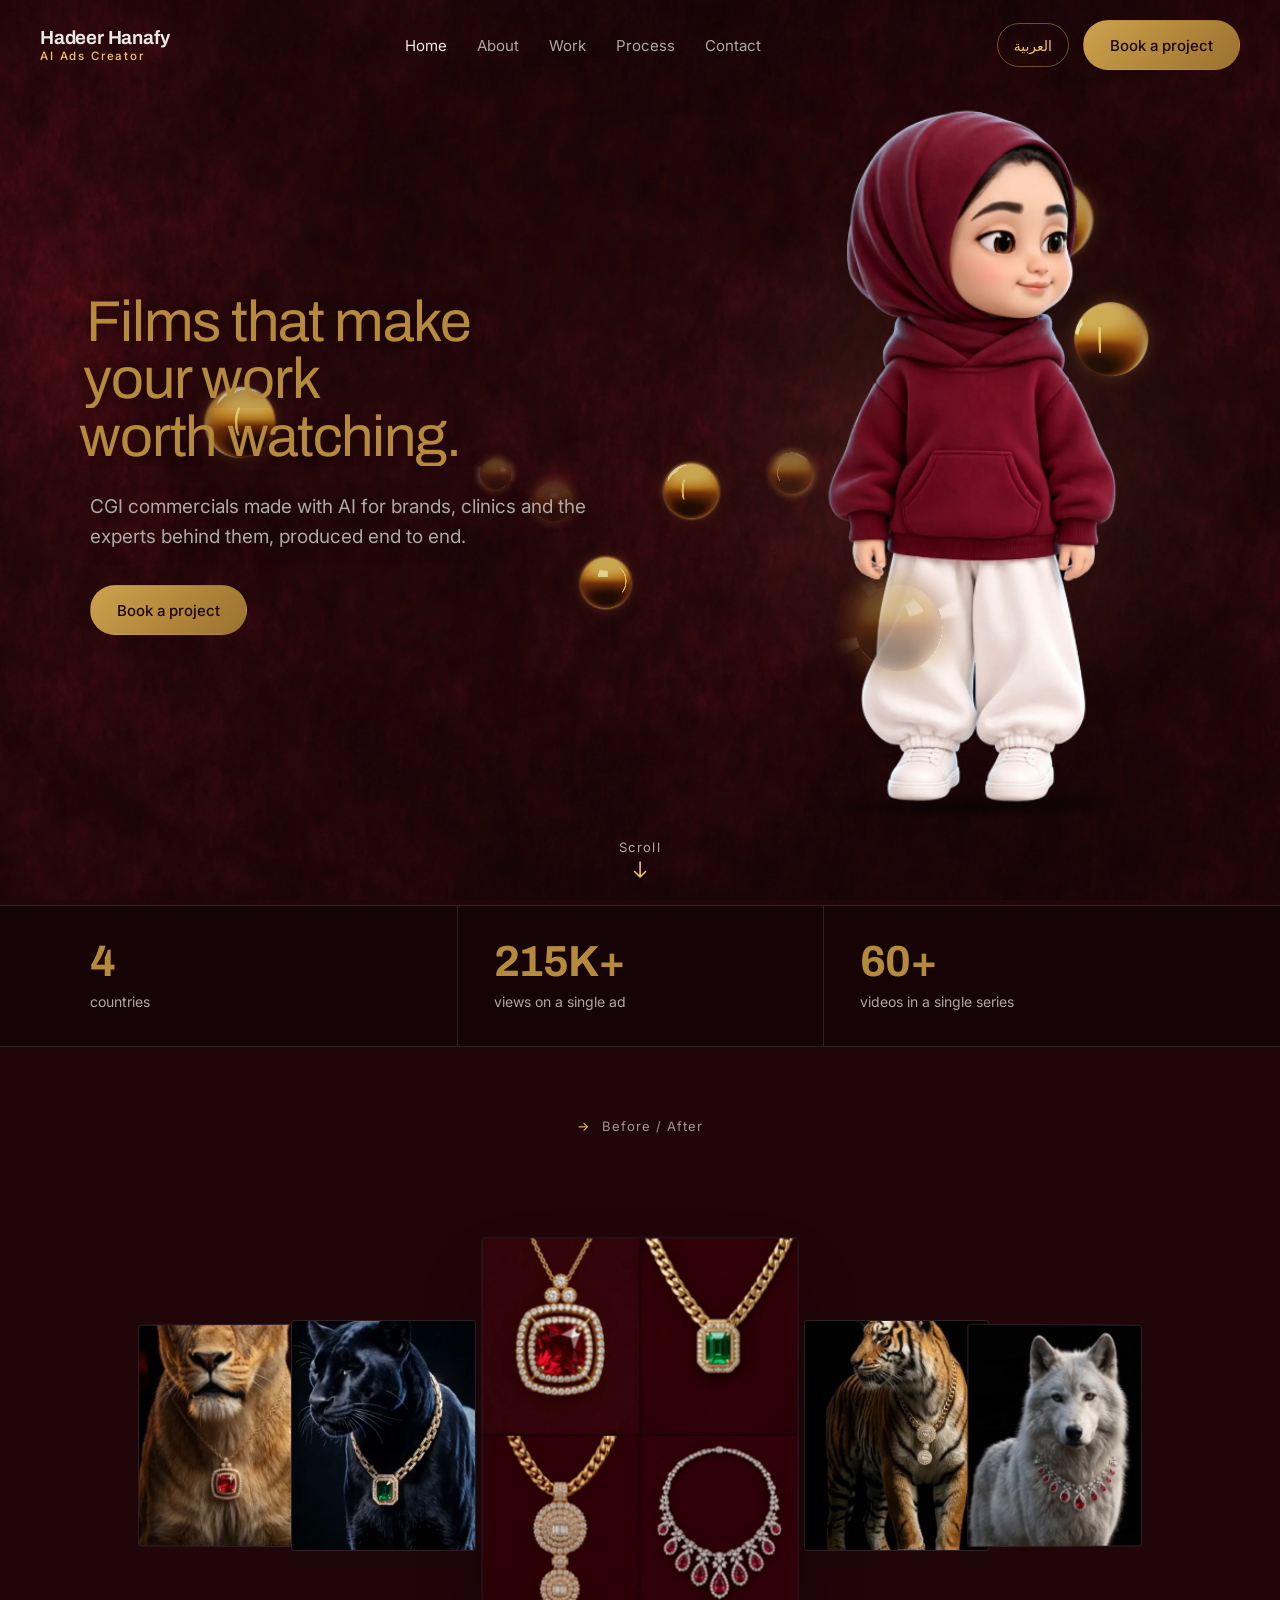
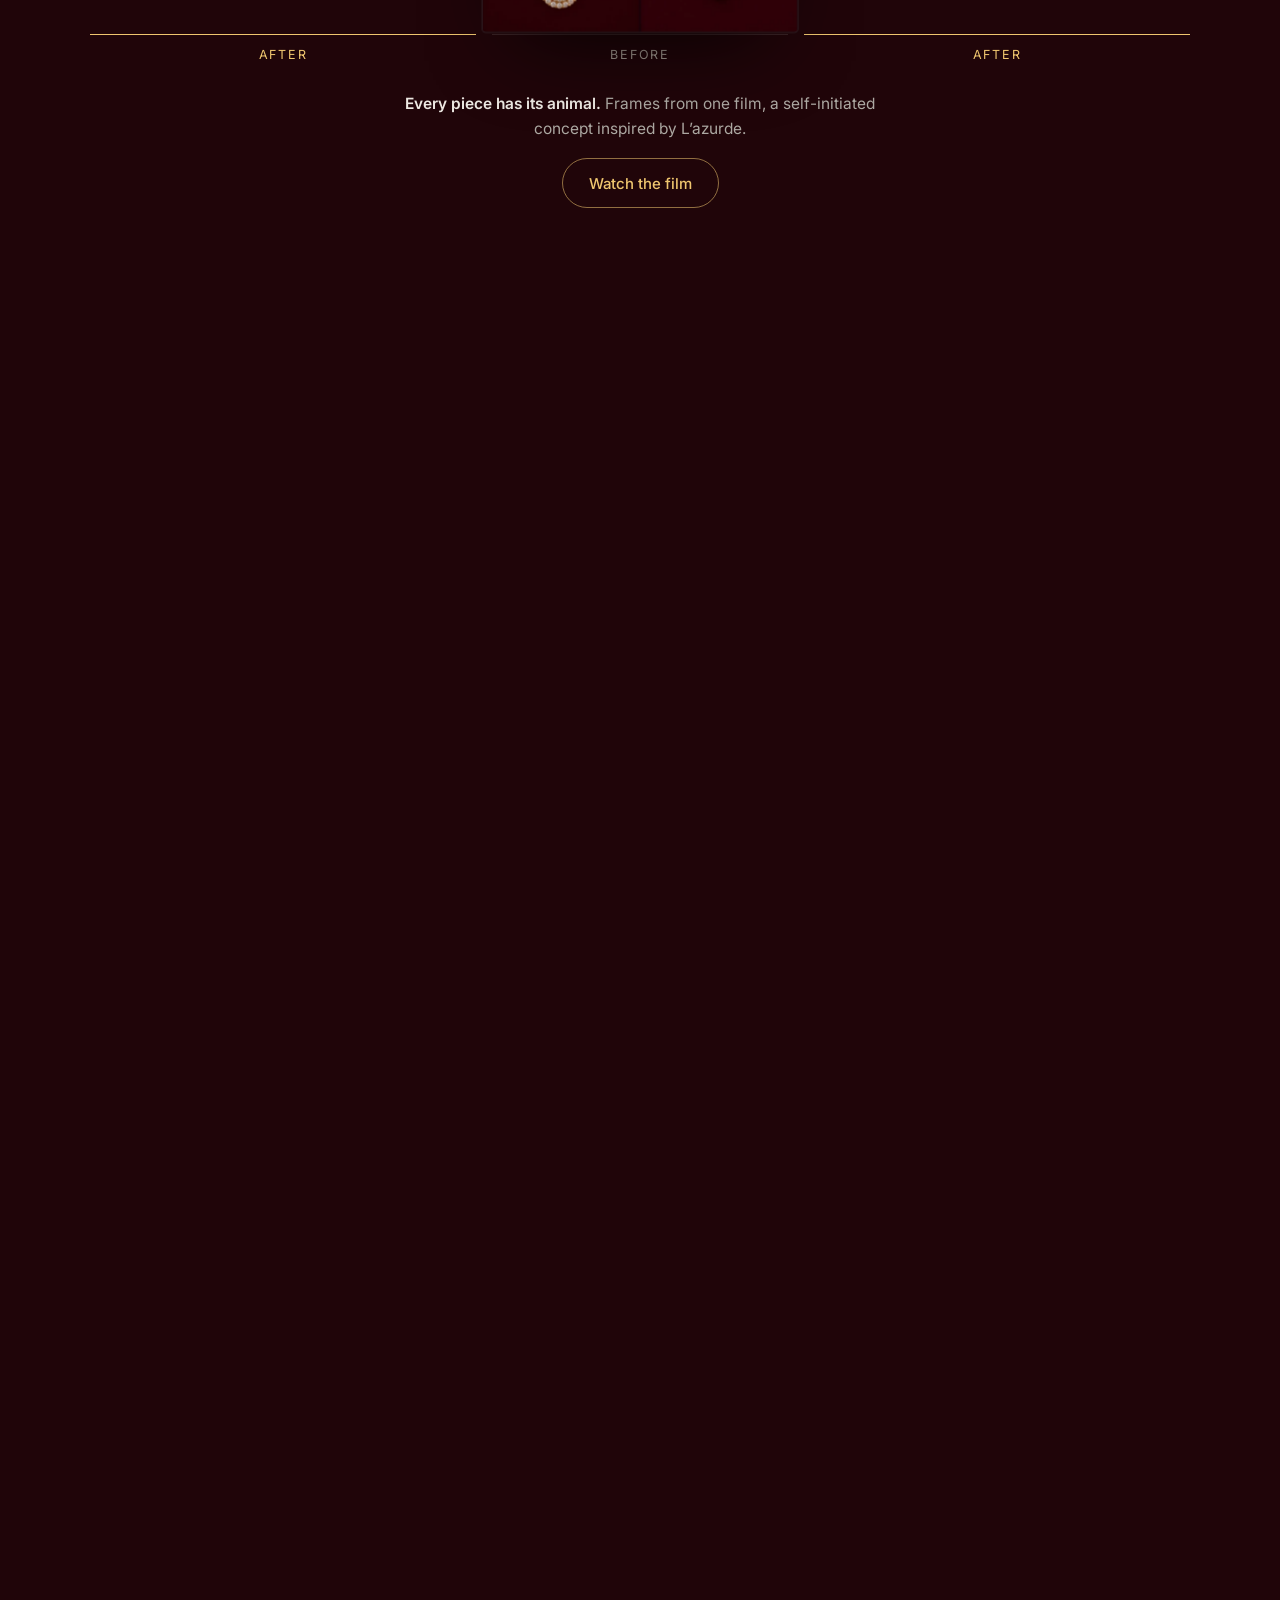
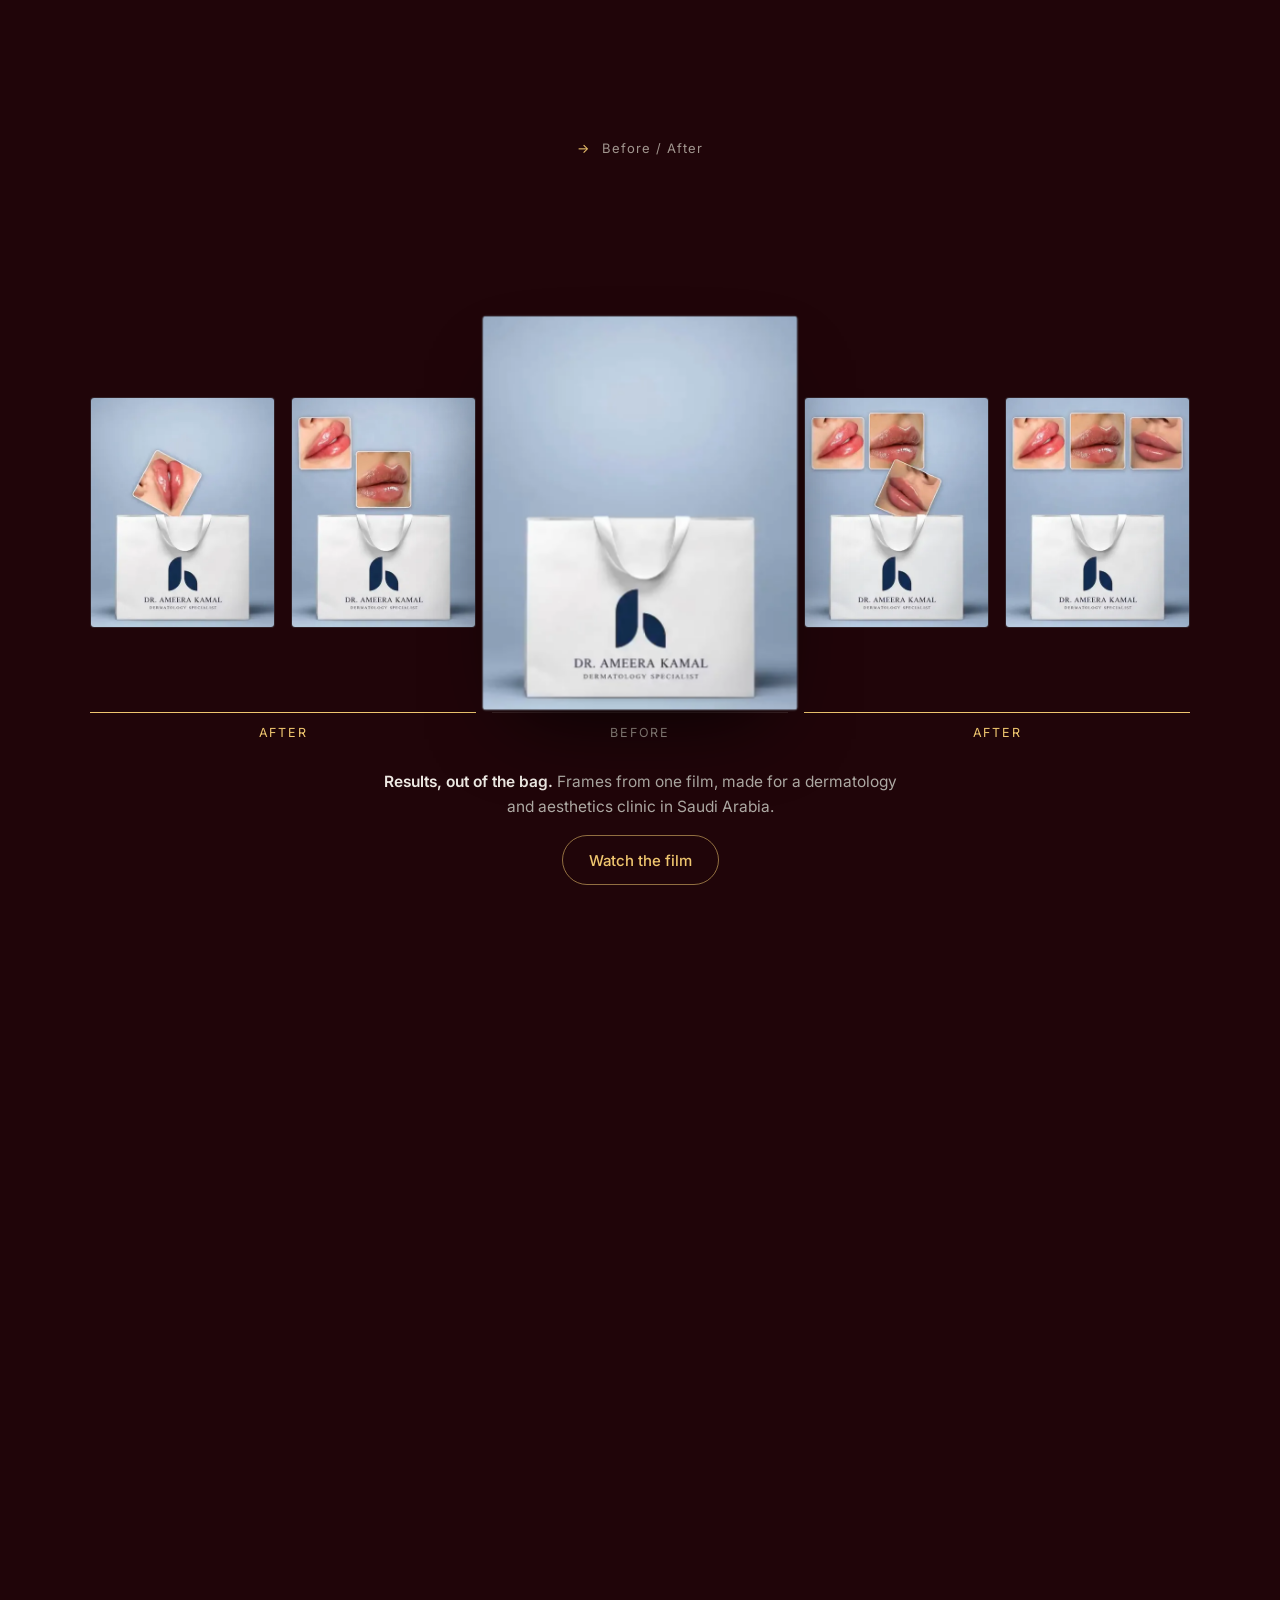
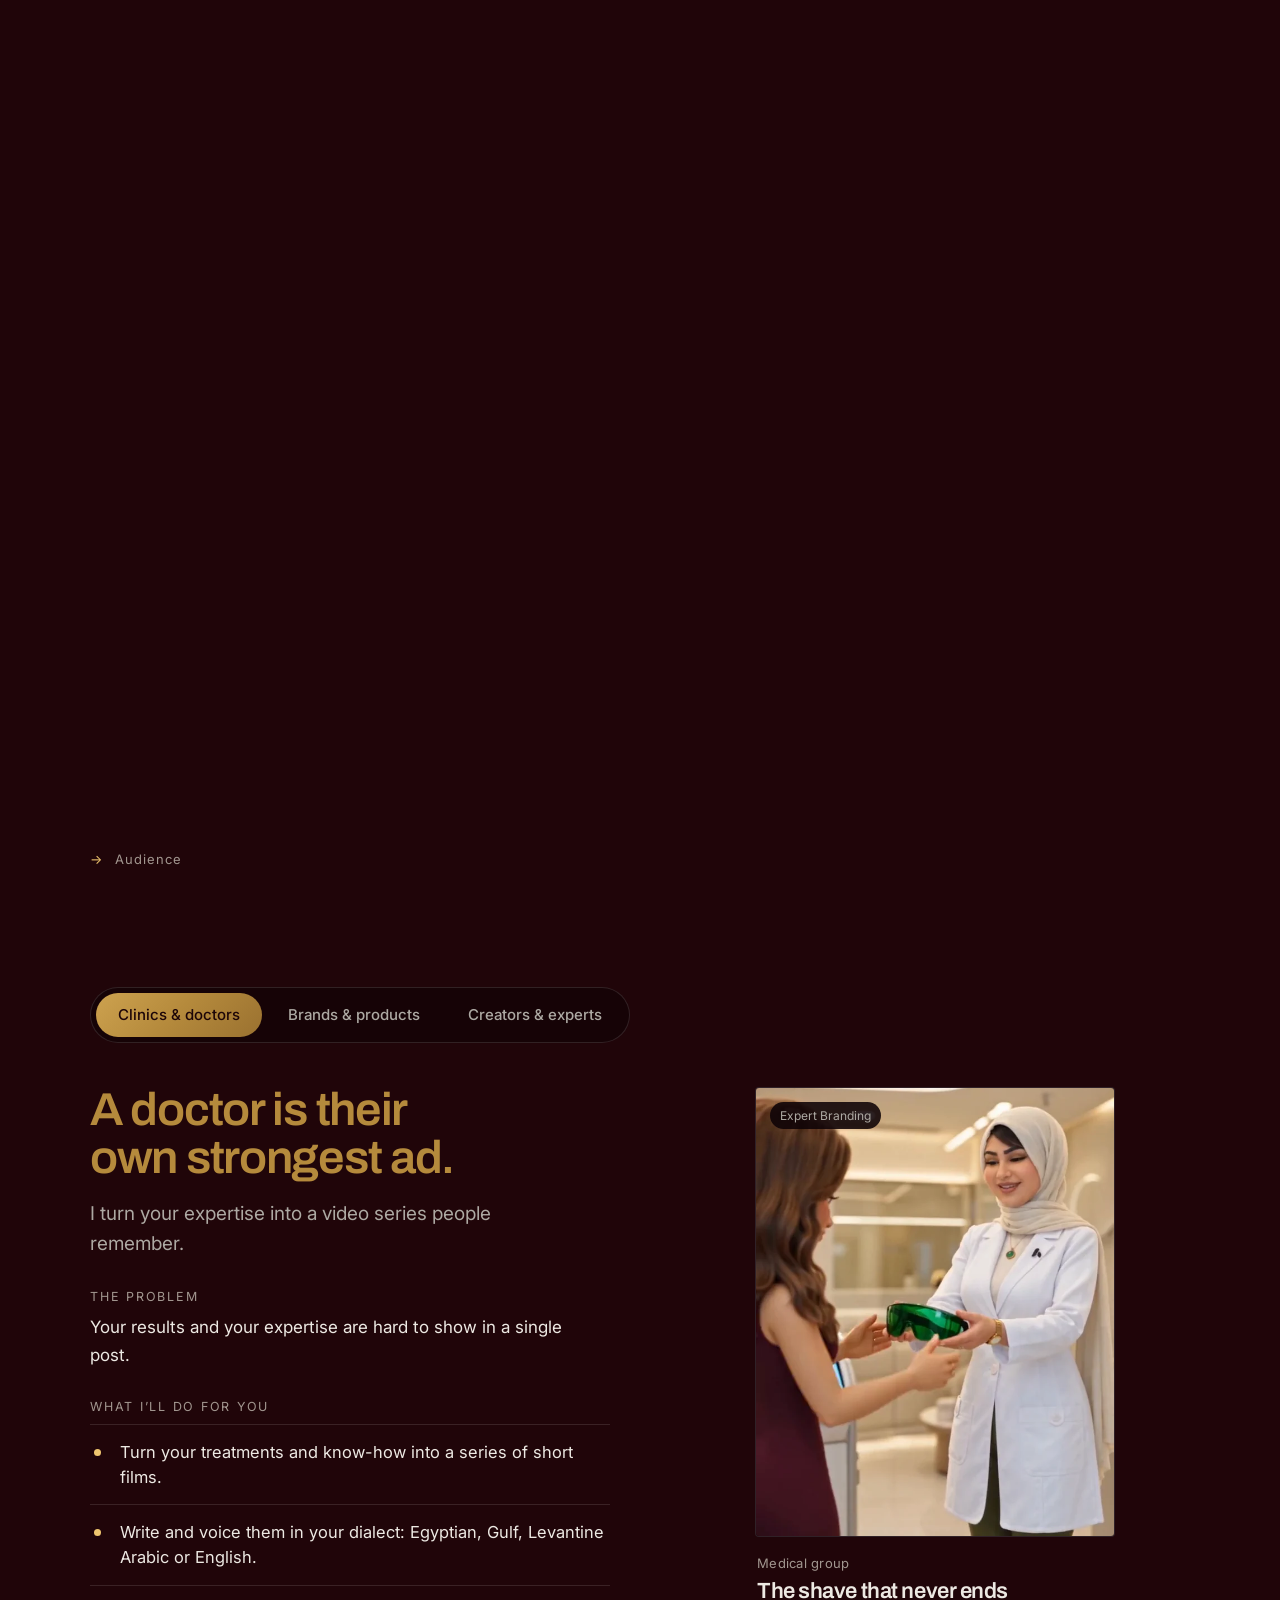
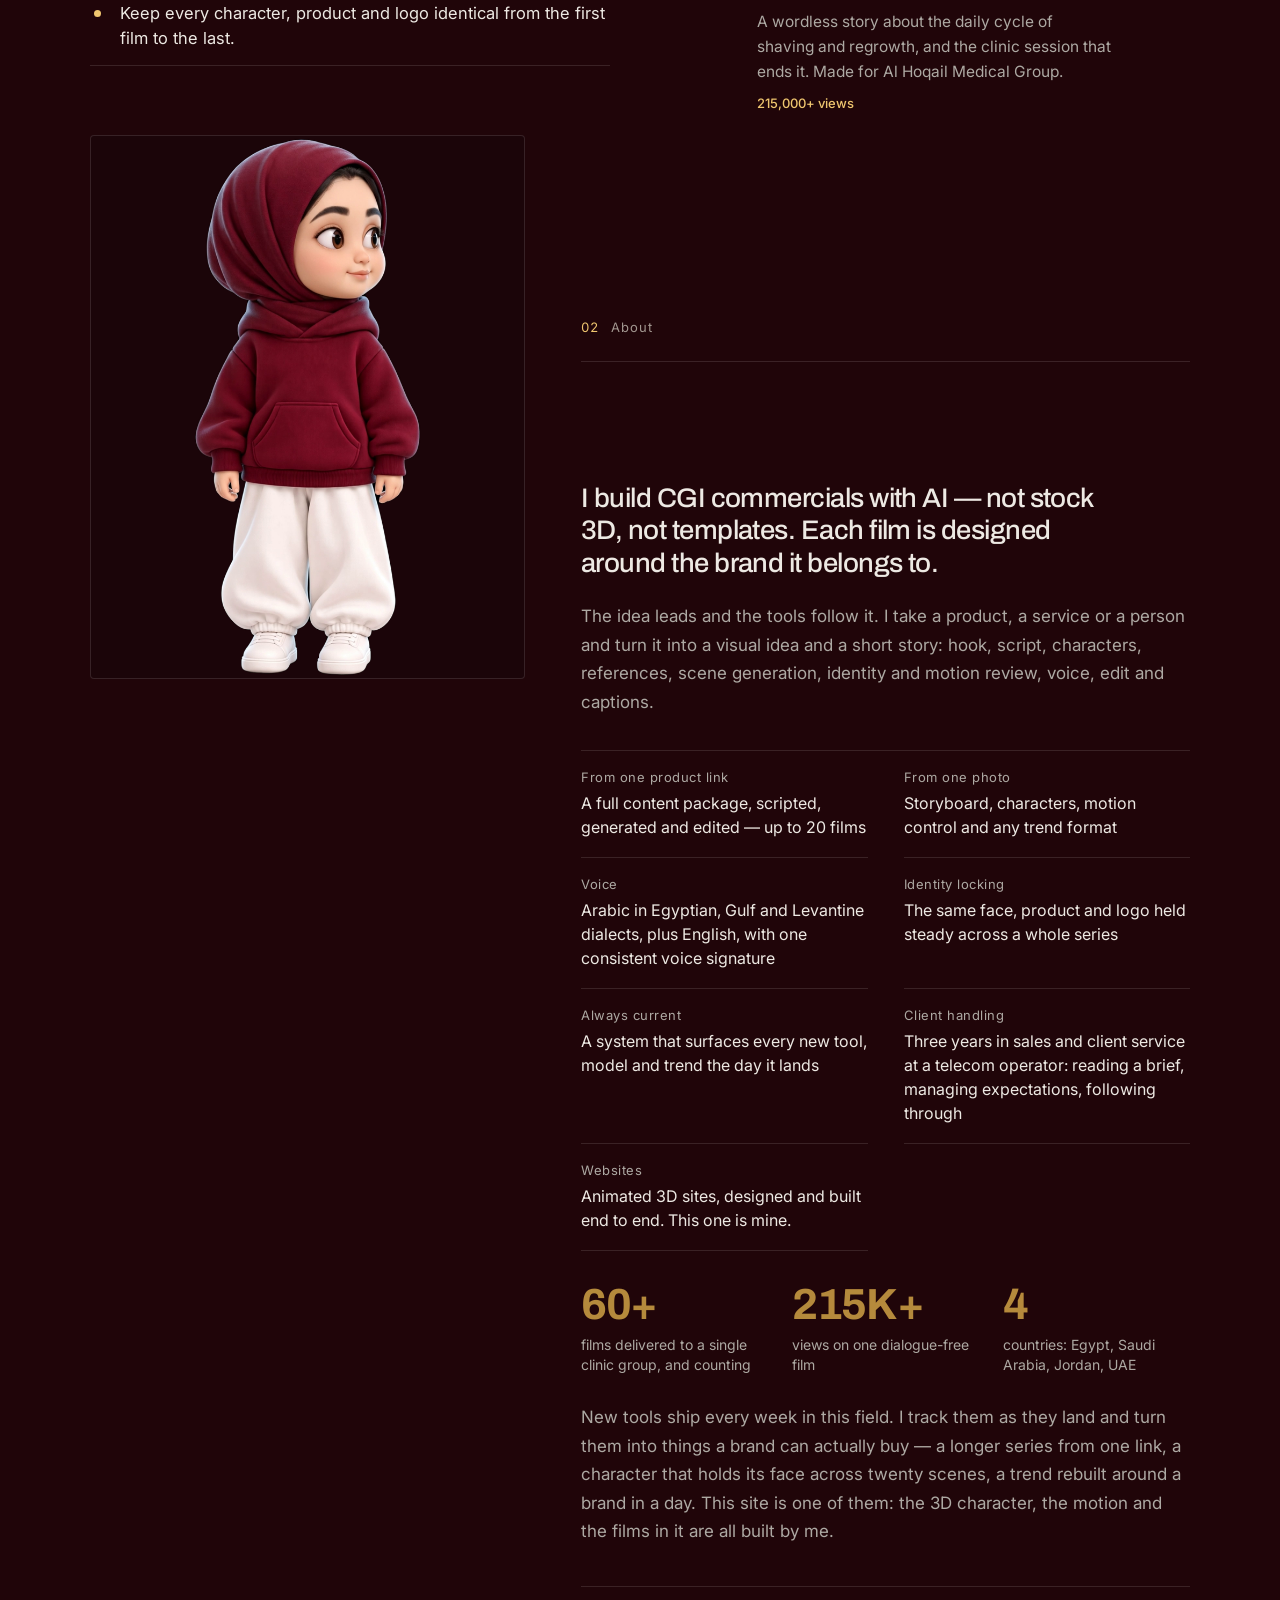
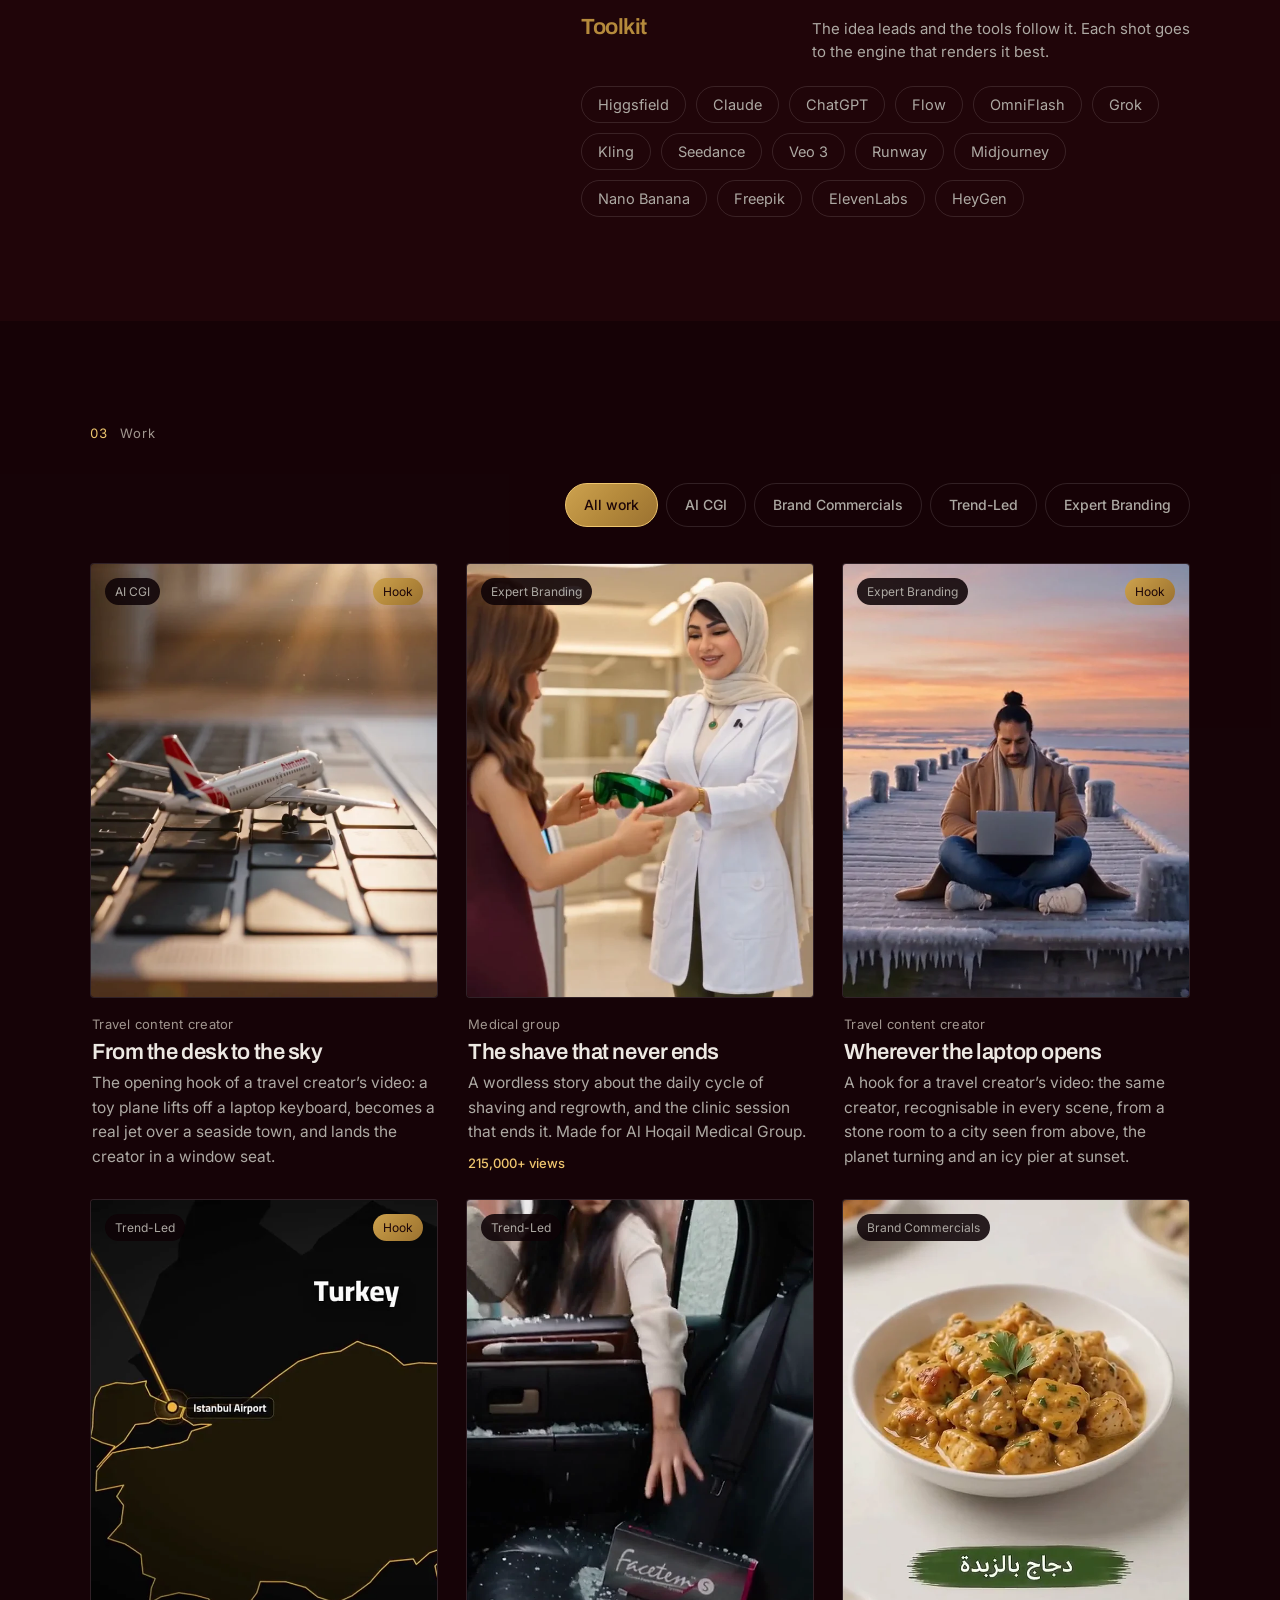
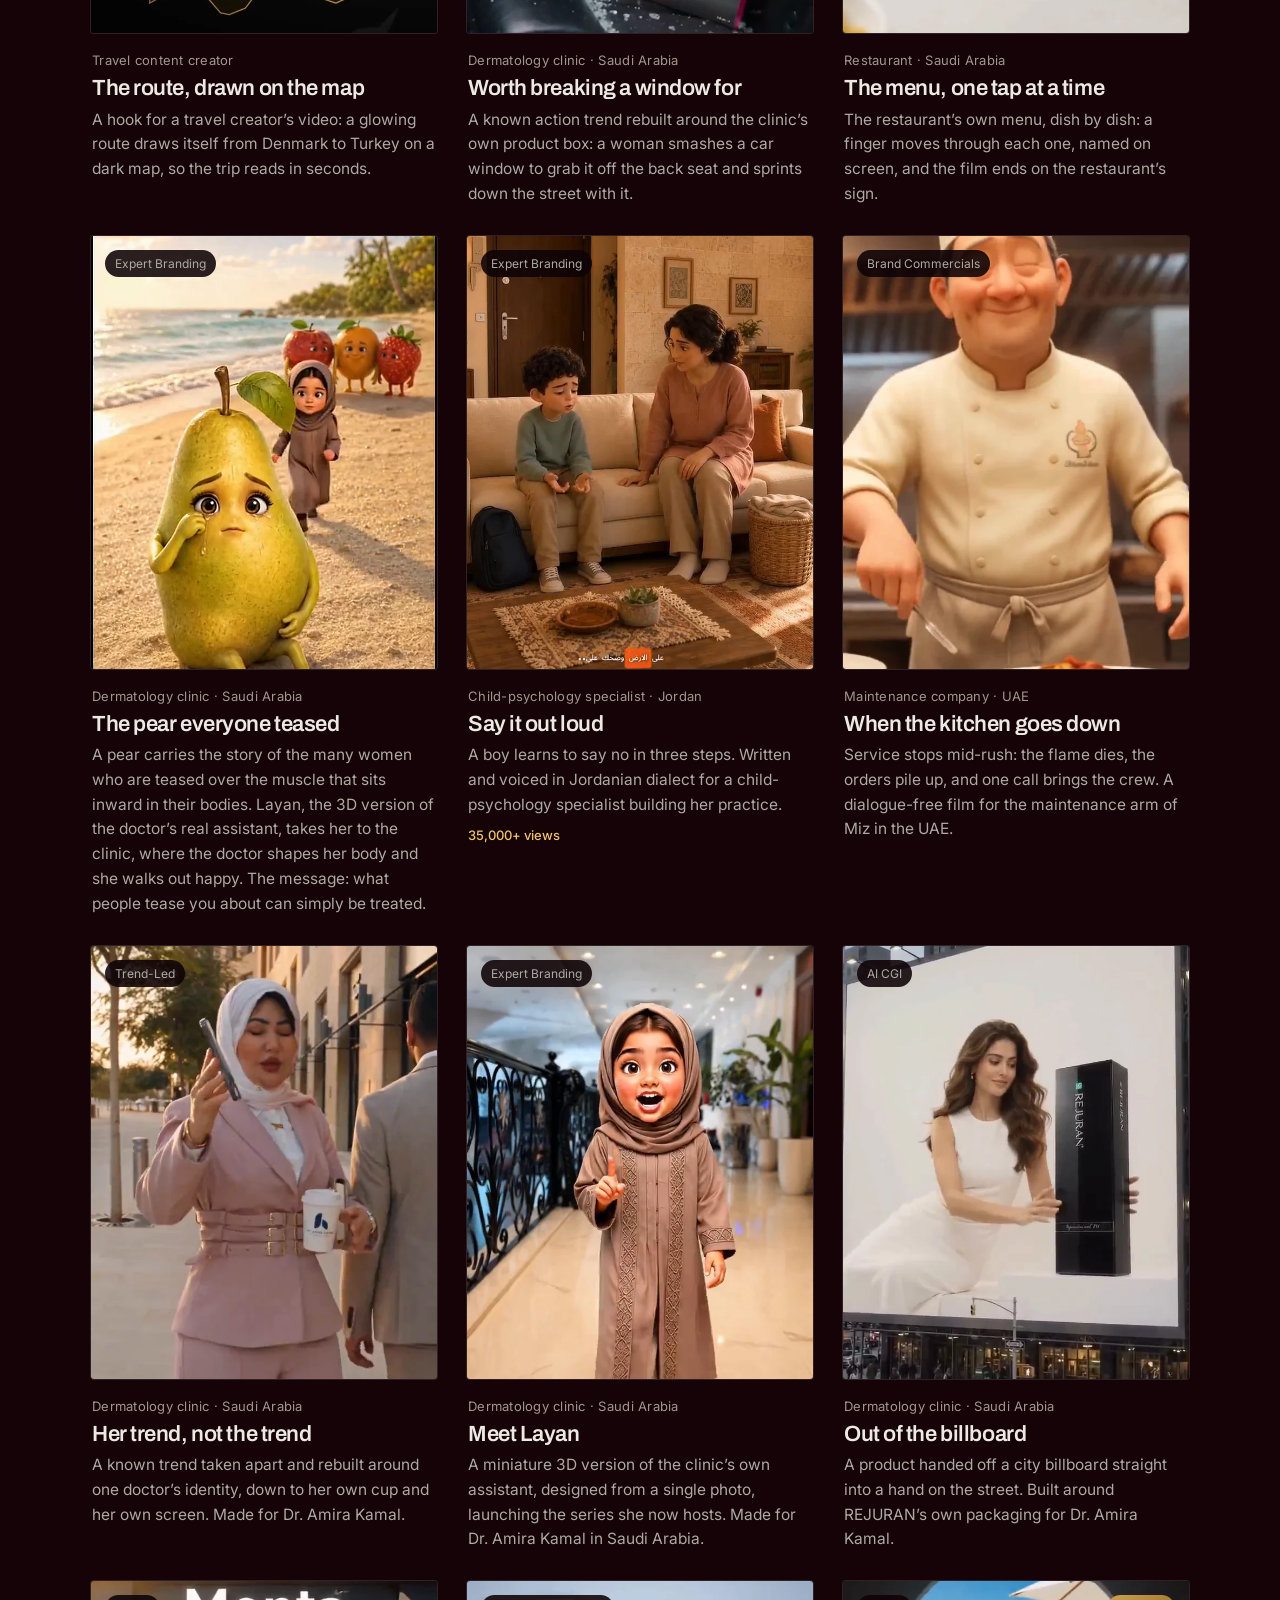
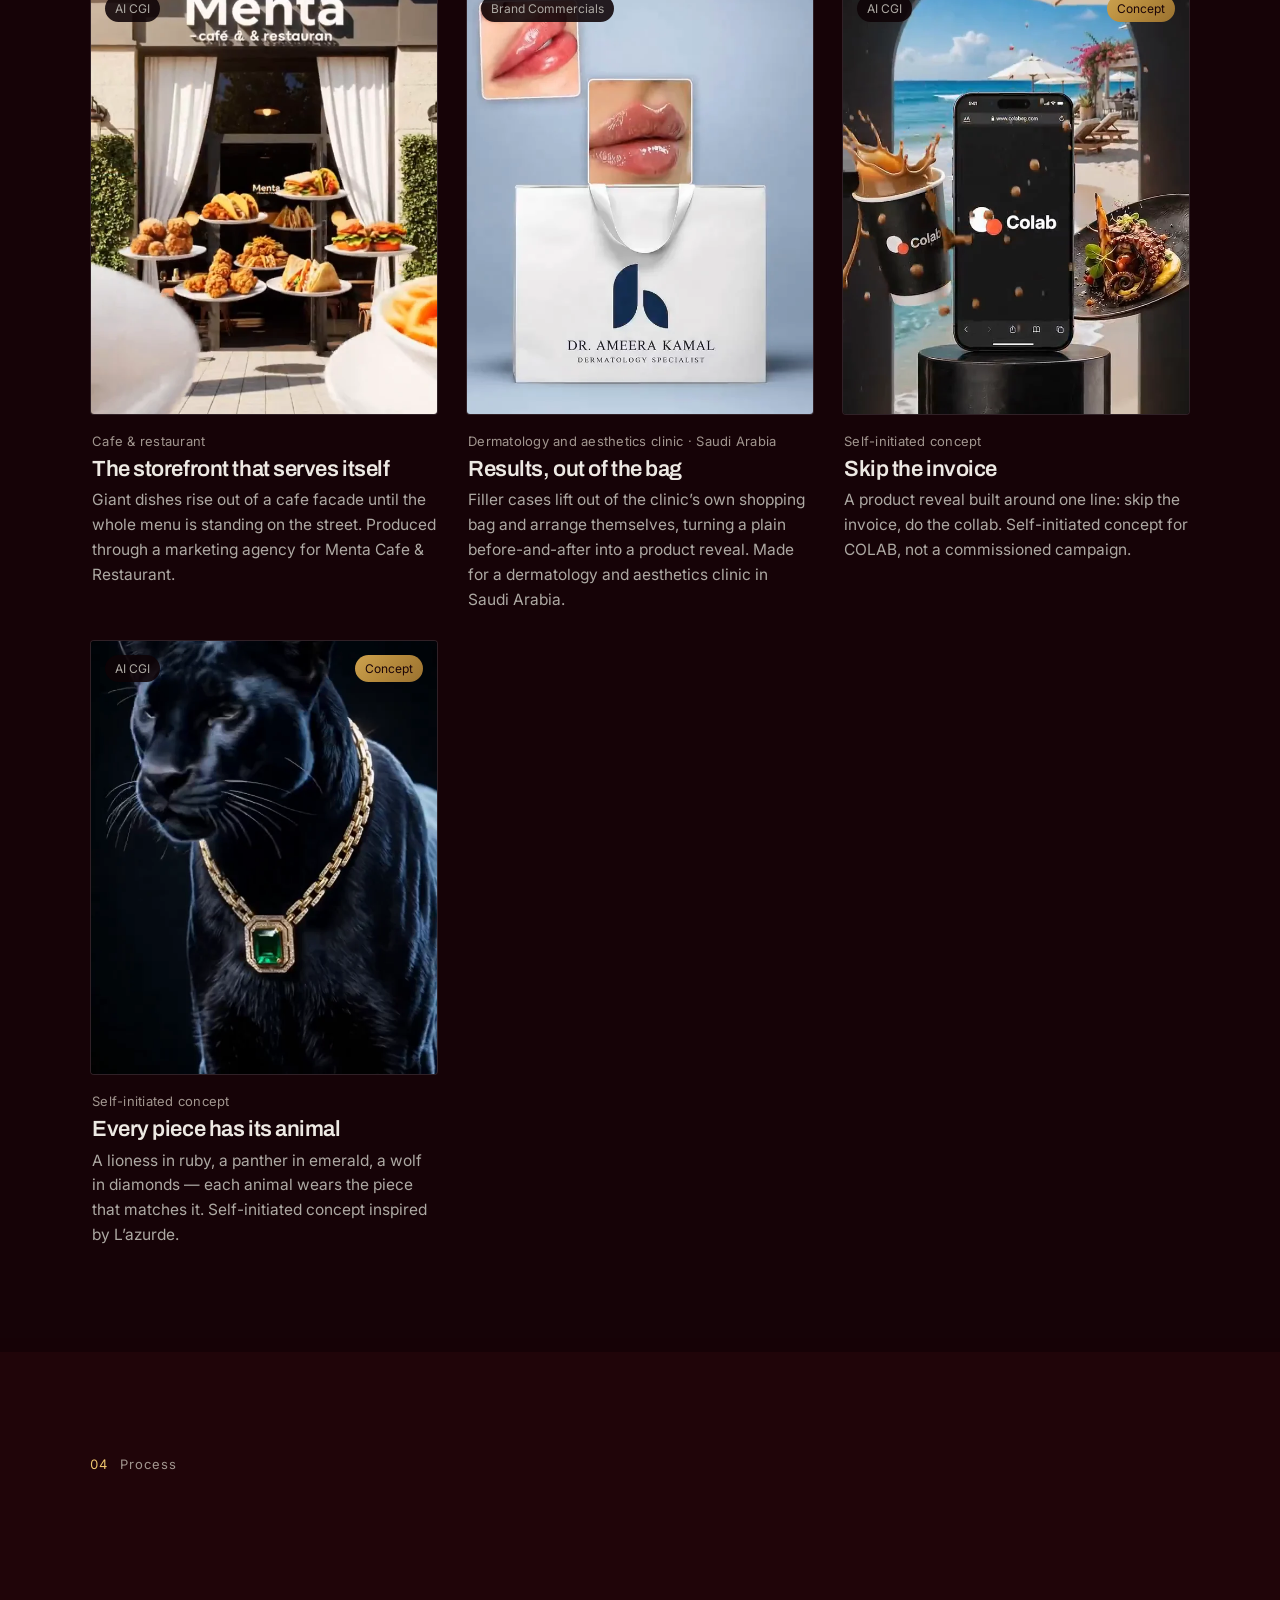
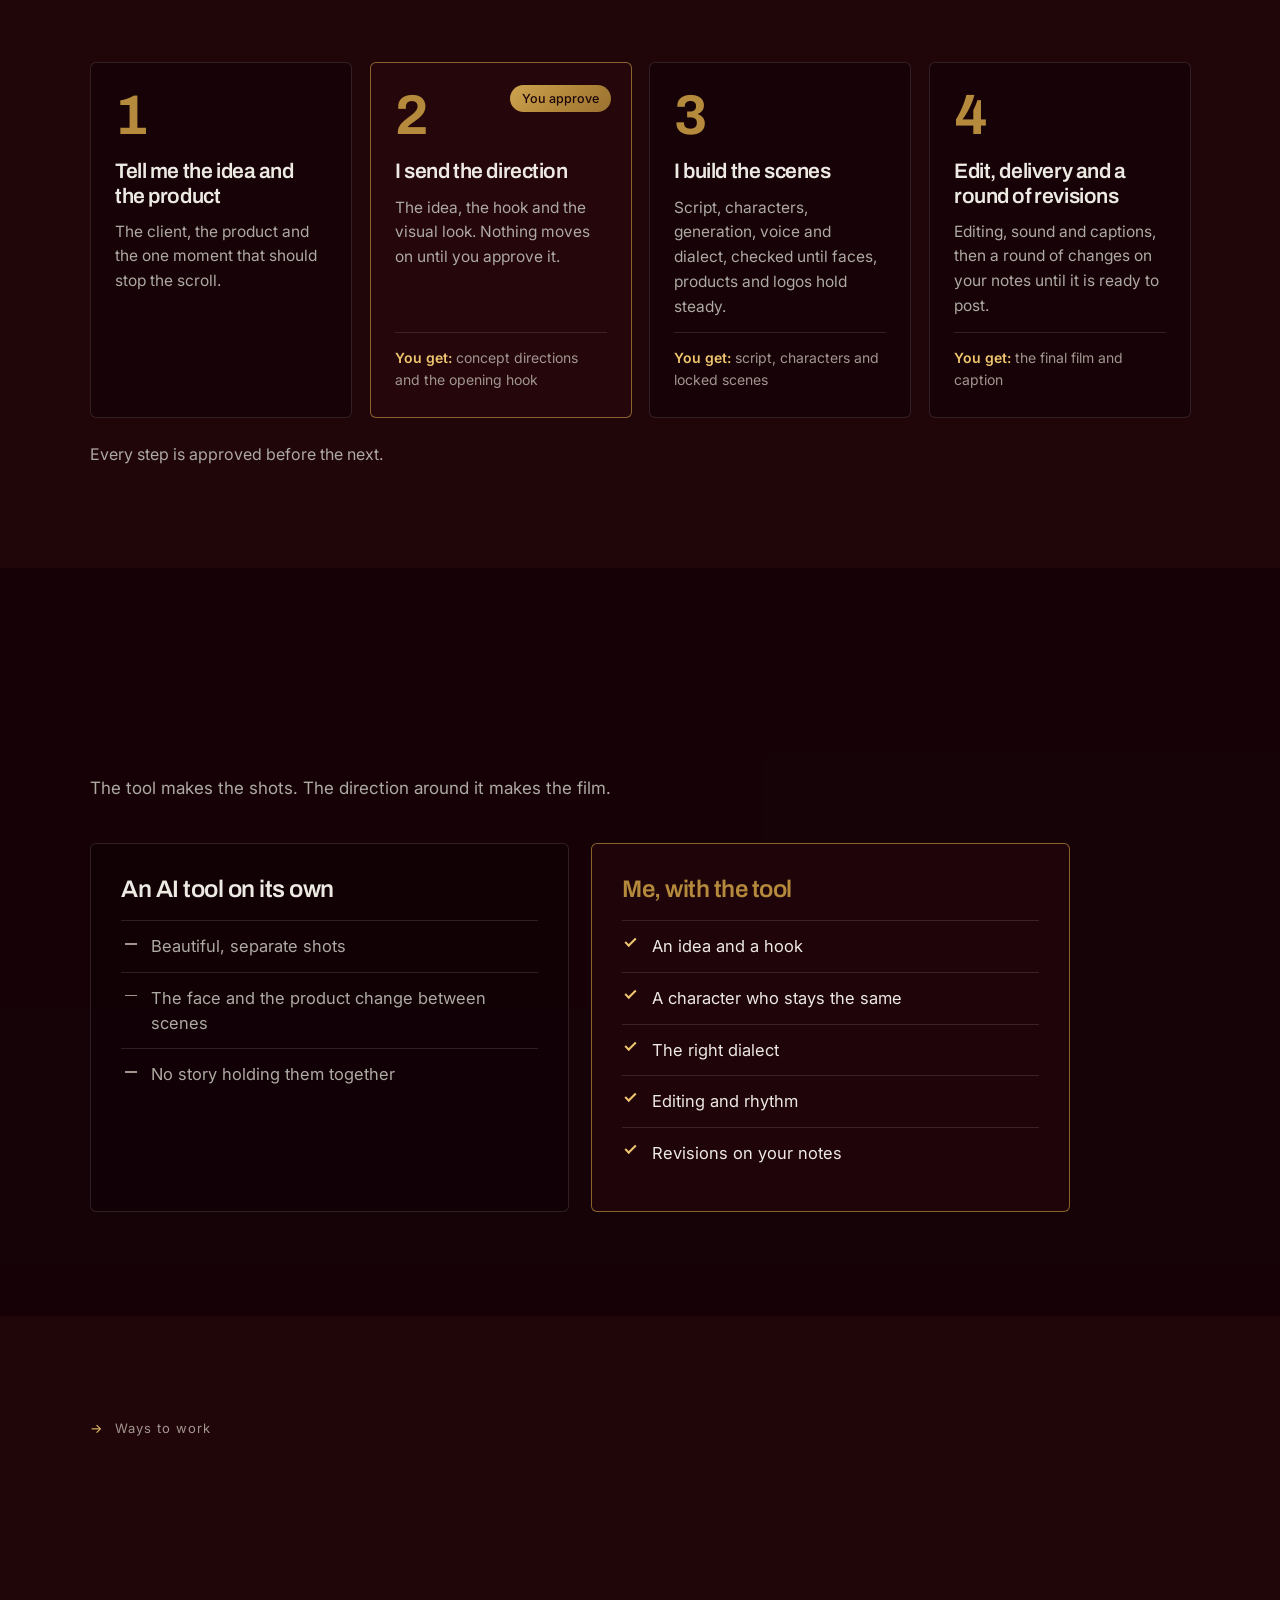
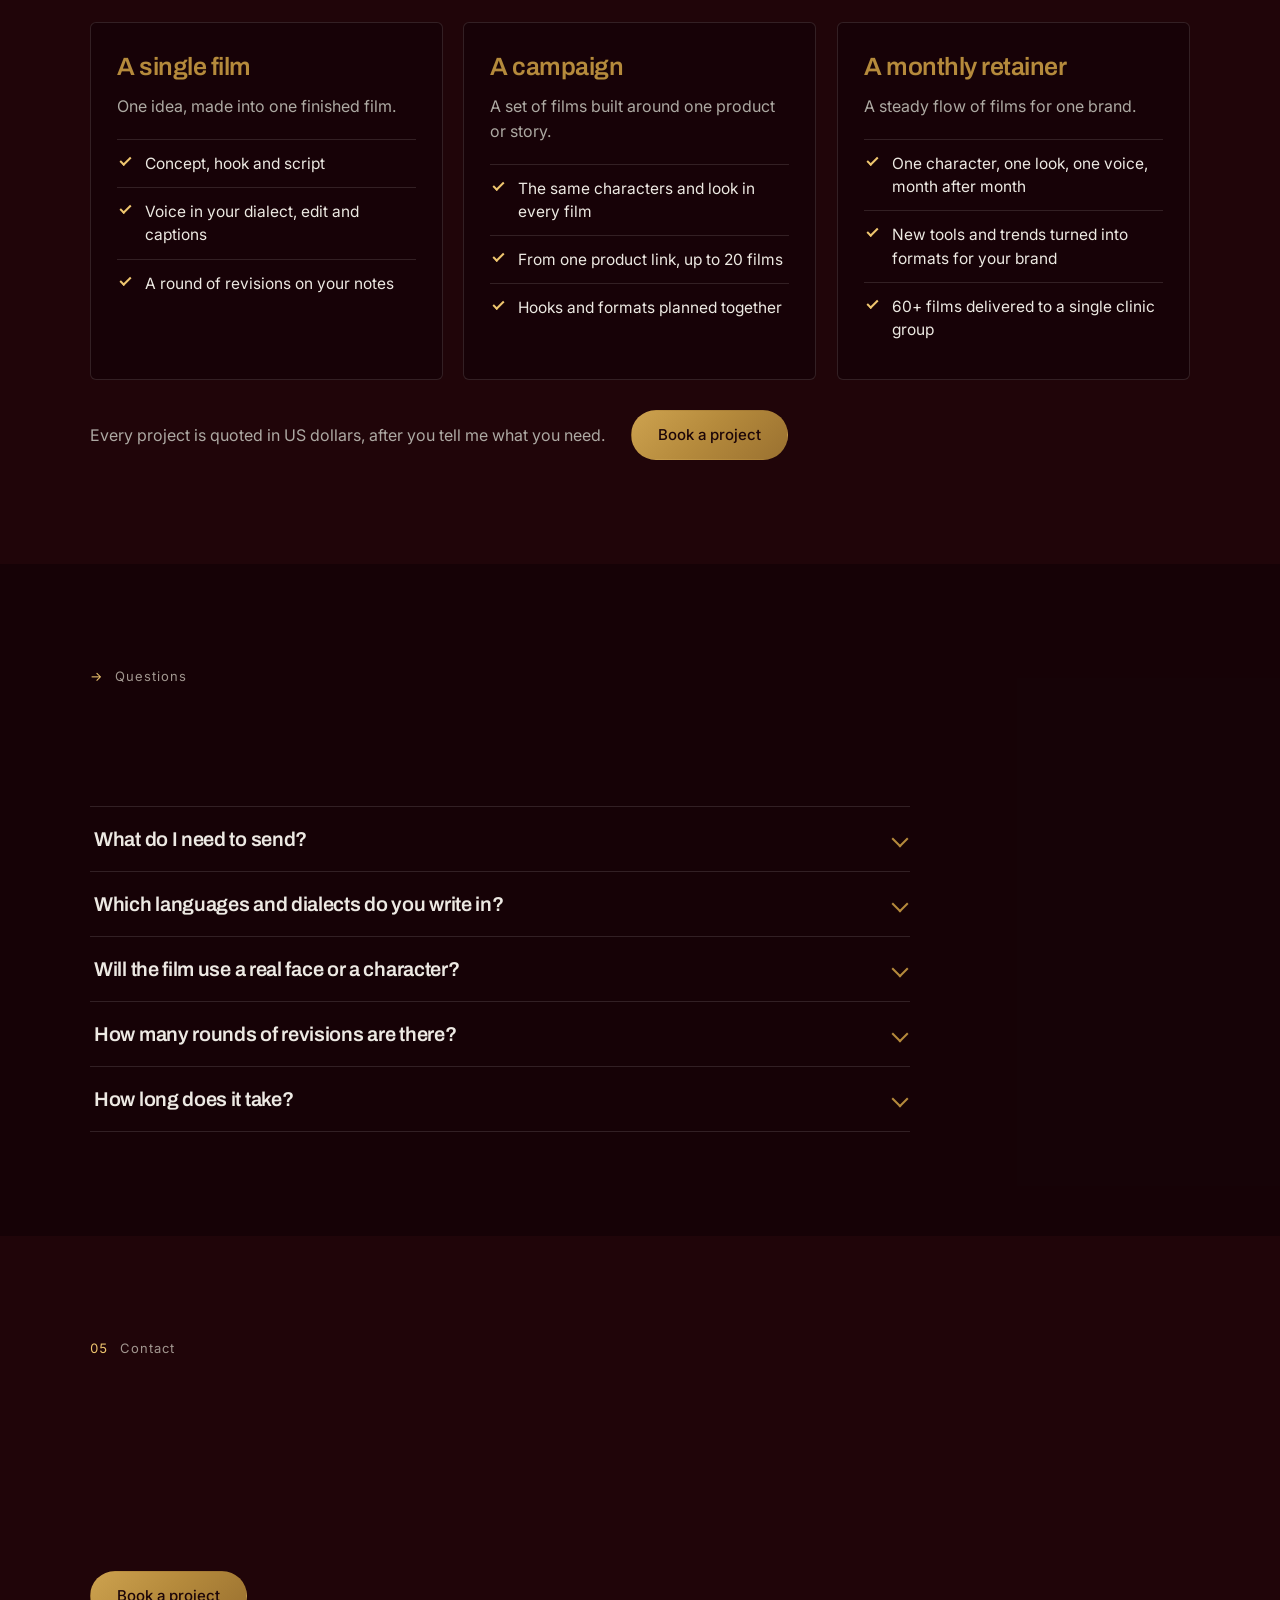
==== commit 7052f827: "Social cards in the velvet and gold look, one per language New og-v2.jpg (English) and og-ar.jpg (Ar" ====
--- a/index.html
+++ b/index.html
@@ -14,13 +14,14 @@
 <meta property="og:url" content="https://hadeerhanafy.com/">
 <meta property="og:title" content="Hadeer Hanafy — AI Ads Creator">
 <meta property="og:description" content="CGI commercials, made with AI, built on one idea. Concept, characters, scenes, voice and final edit, produced end to end.">
-<meta property="og:image" content="https://hadeerhanafy.com/assets/og.jpg">
+<meta property="og:image" content="https://hadeerhanafy.com/assets/og-v2.jpg">
 <meta property="og:image:width" content="1200">
 <meta property="og:image:height" content="630">
+<meta property="og:image:alt" content="Hadeer Hanafy, AI Ads Creator, with her 3D character">
 <meta name="twitter:card" content="summary_large_image">
 <meta name="twitter:title" content="Hadeer Hanafy — AI Ads Creator">
 <meta name="twitter:description" content="CGI commercials, made with AI, built on one idea.">
-<meta name="twitter:image" content="https://hadeerhanafy.com/assets/og.jpg">
+<meta name="twitter:image" content="https://hadeerhanafy.com/assets/og-v2.jpg">
 <link rel="icon" href="data:image/svg+xml,%3Csvg%20xmlns='http://www.w3.org/2000/svg'%20viewBox='0%200%2032%2032'%3E%3Crect%20width='32'%20height='32'%20rx='7'%20fill='%230A0A0A'/%3E%3Cpath%20d='M11%209v14M21%209v14M11%2016h10'%20stroke='%23EFC66F'%20stroke-width='2.6'%20stroke-linecap='round'/%3E%3C/svg%3E">
 <link rel="preconnect" href="https://fonts.googleapis.com">
 <link rel="preconnect" href="https://fonts.gstatic.com" crossorigin="anonymous">
@@ -498,7 +499,7 @@
 </div>
 
 <script type="application/ld+json">
-{"@context":"https://schema.org","@type":"Person","name":"Hadeer Hanafy","jobTitle":"AI Ads Creator","url":"https://hadeerhanafy.com/","email":"mailto:hadeerhanafy17@gmail.com","image":"https://hadeerhanafy.com/assets/og.jpg","sameAs":["https://instagram.com/hadeerhanafy17"],"description":"AI Ads Creator building CGI commercials with AI — concept, characters, scenes, voice and final edit, produced end to end.","knowsAbout":["AI CGI","Brand commercials","Visual storytelling","Creative direction"],"worksFor":{"@type":"Organization","name":"Independent"}}
+{"@context":"https://schema.org","@type":"Person","name":"Hadeer Hanafy","jobTitle":"AI Ads Creator","url":"https://hadeerhanafy.com/","email":"mailto:hadeerhanafy17@gmail.com","image":"https://hadeerhanafy.com/assets/og-v2.jpg","sameAs":["https://instagram.com/hadeerhanafy17"],"description":"AI Ads Creator building CGI commercials with AI — concept, characters, scenes, voice and final edit, produced end to end.","knowsAbout":["AI CGI","Brand commercials","Visual storytelling","Creative direction"],"worksFor":{"@type":"Organization","name":"Independent"}}
 </script>
 
 <script src="/app.js" defer></script>
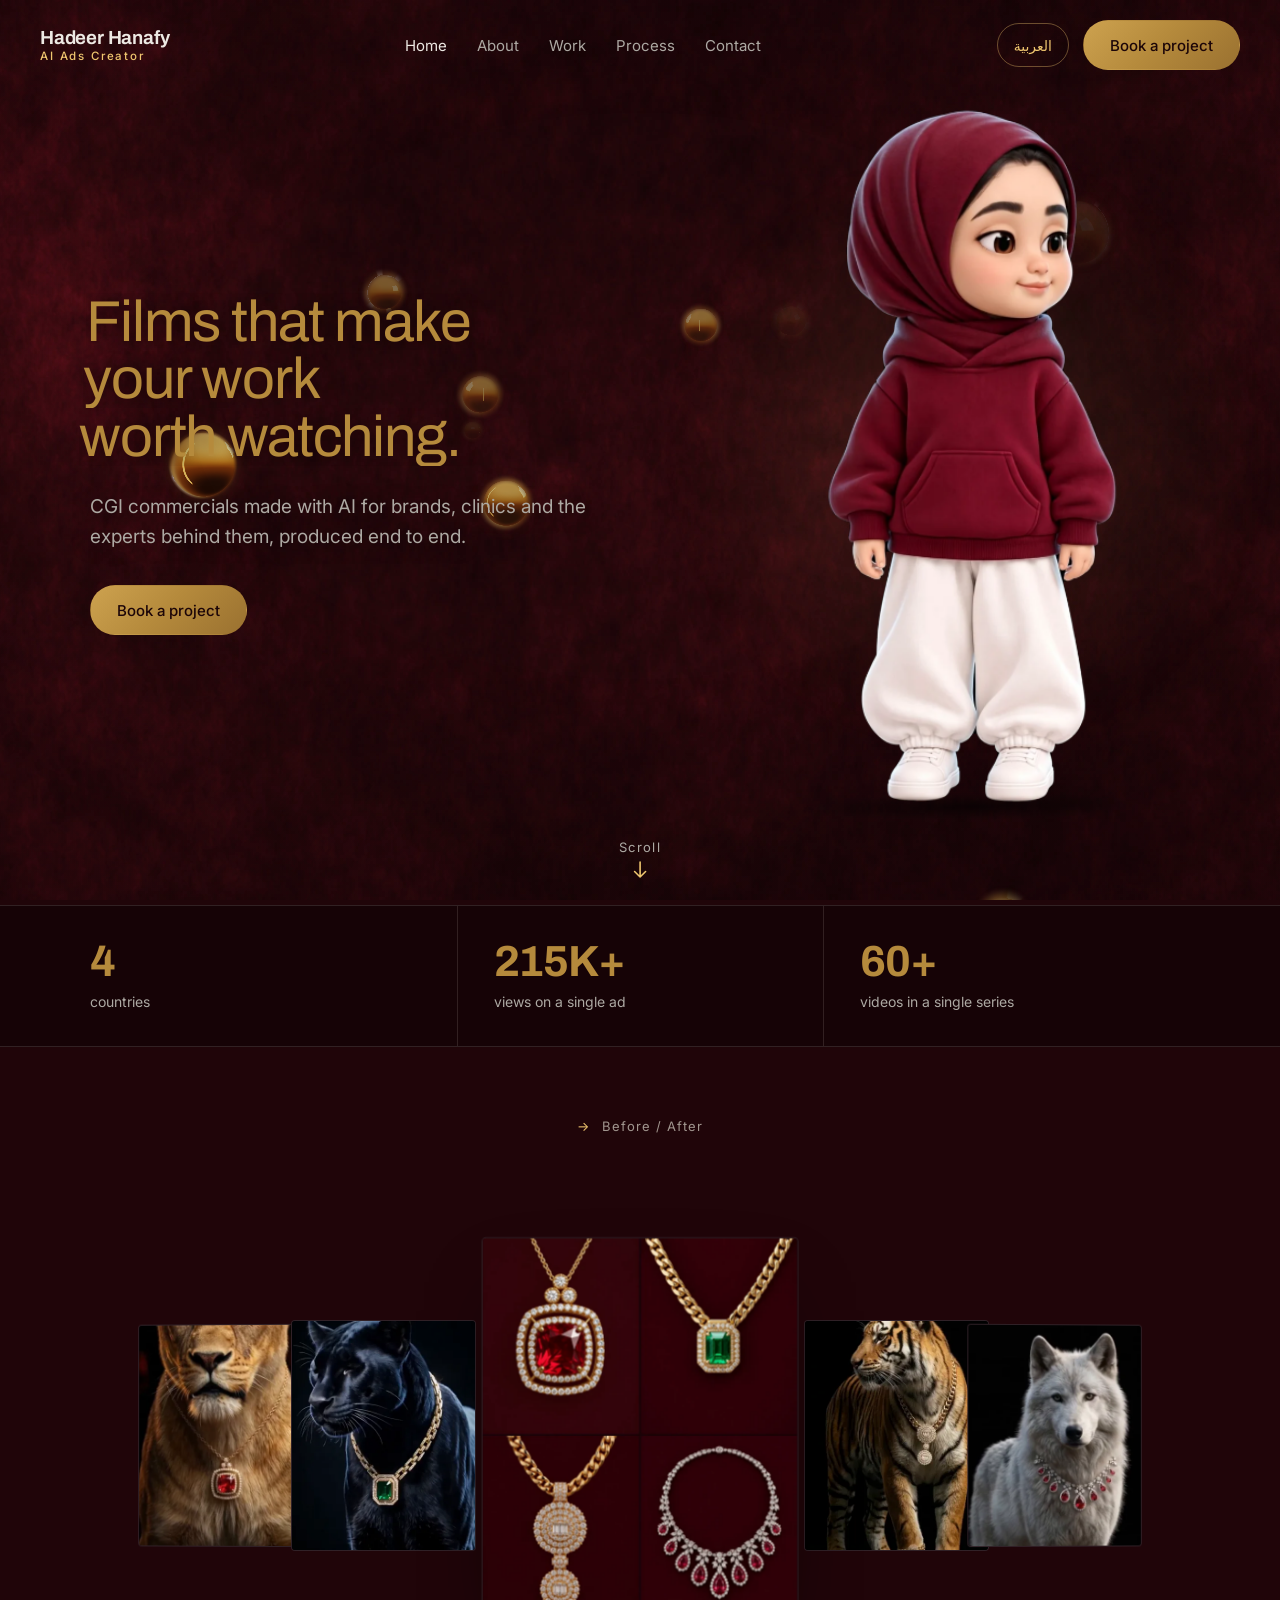
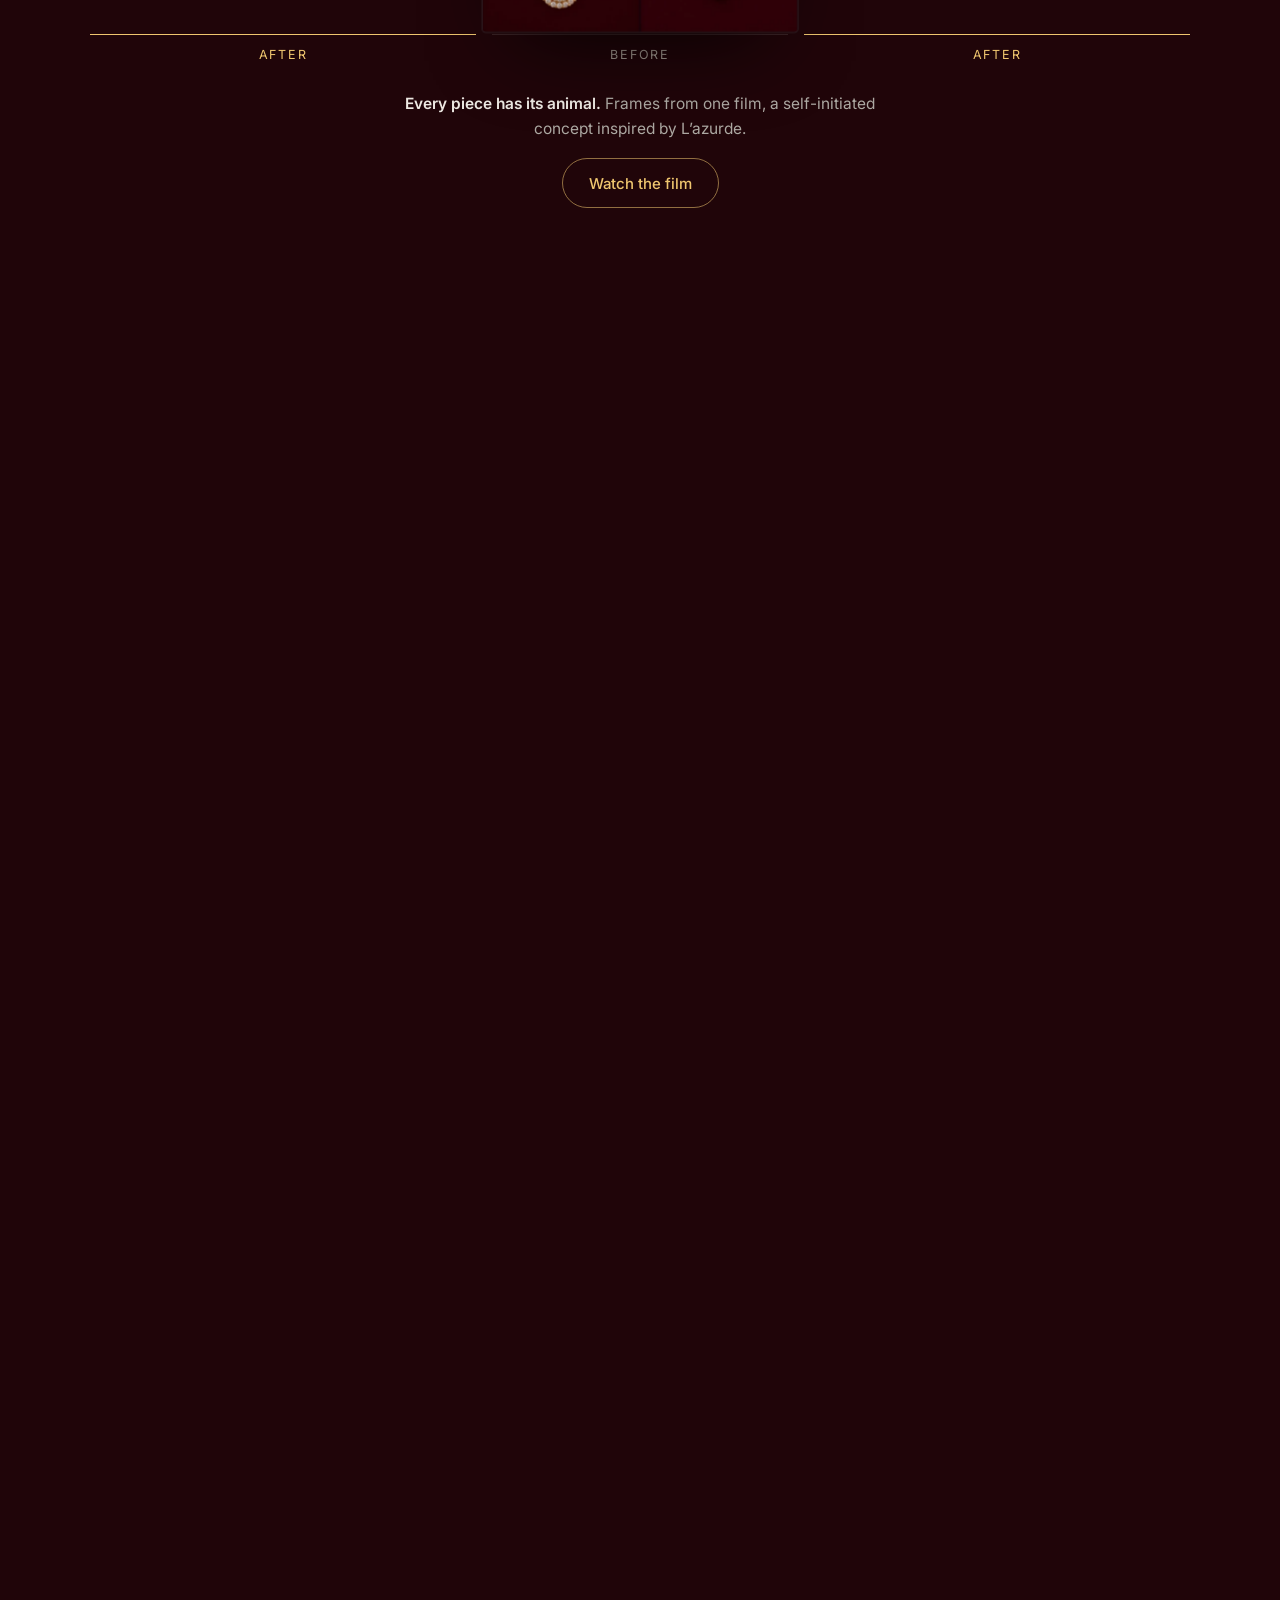
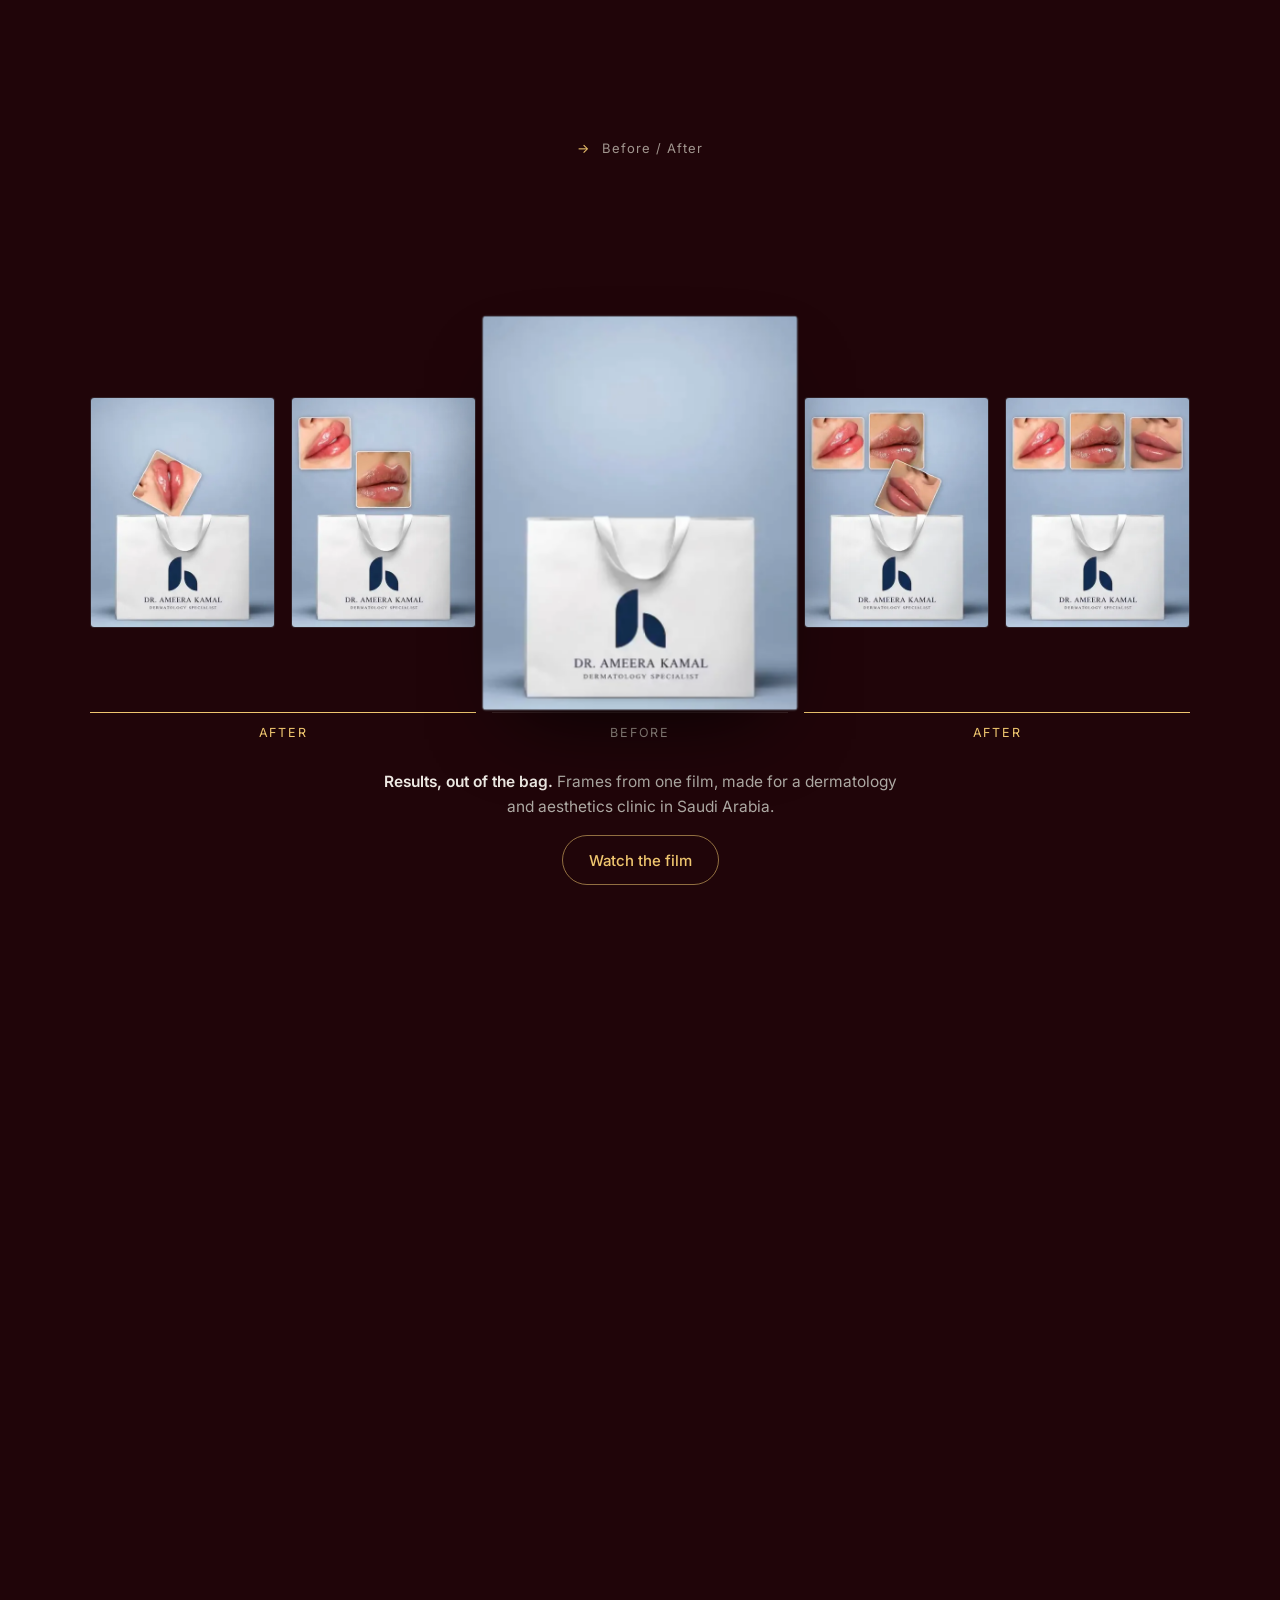
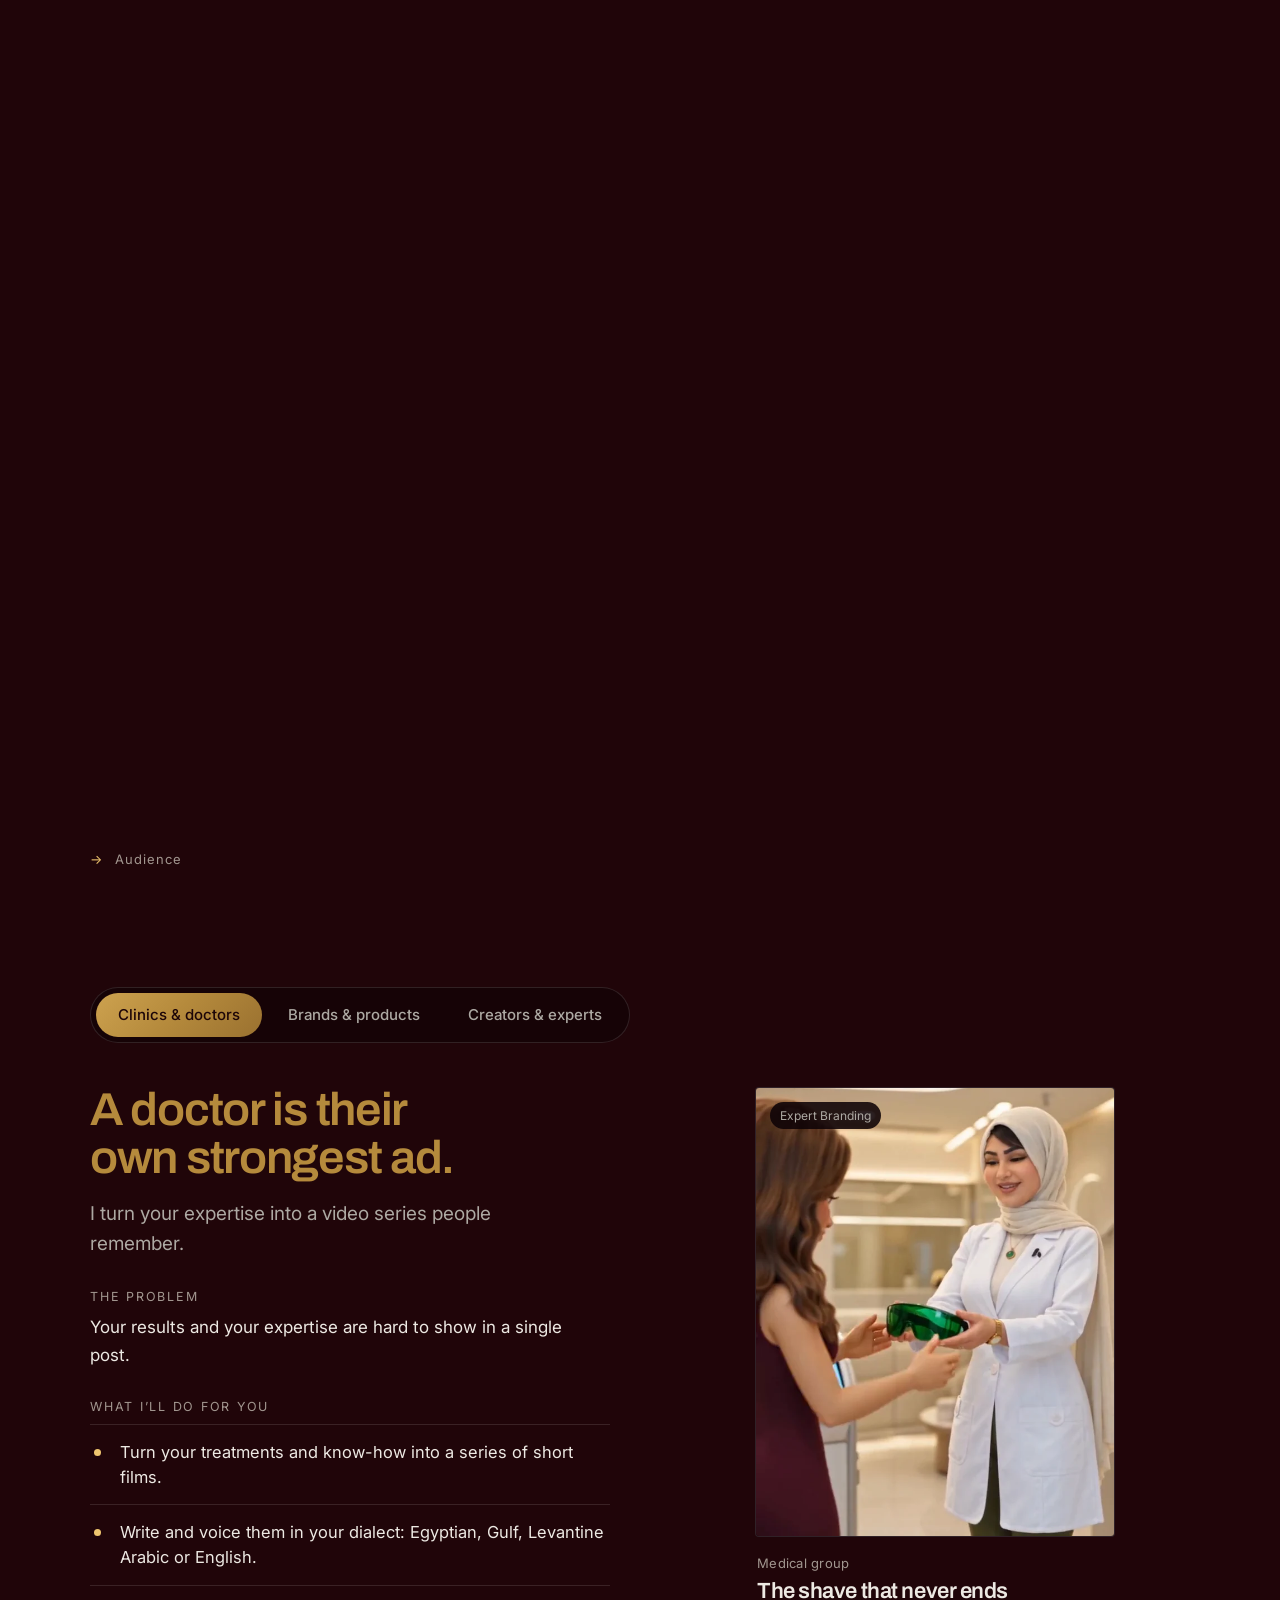
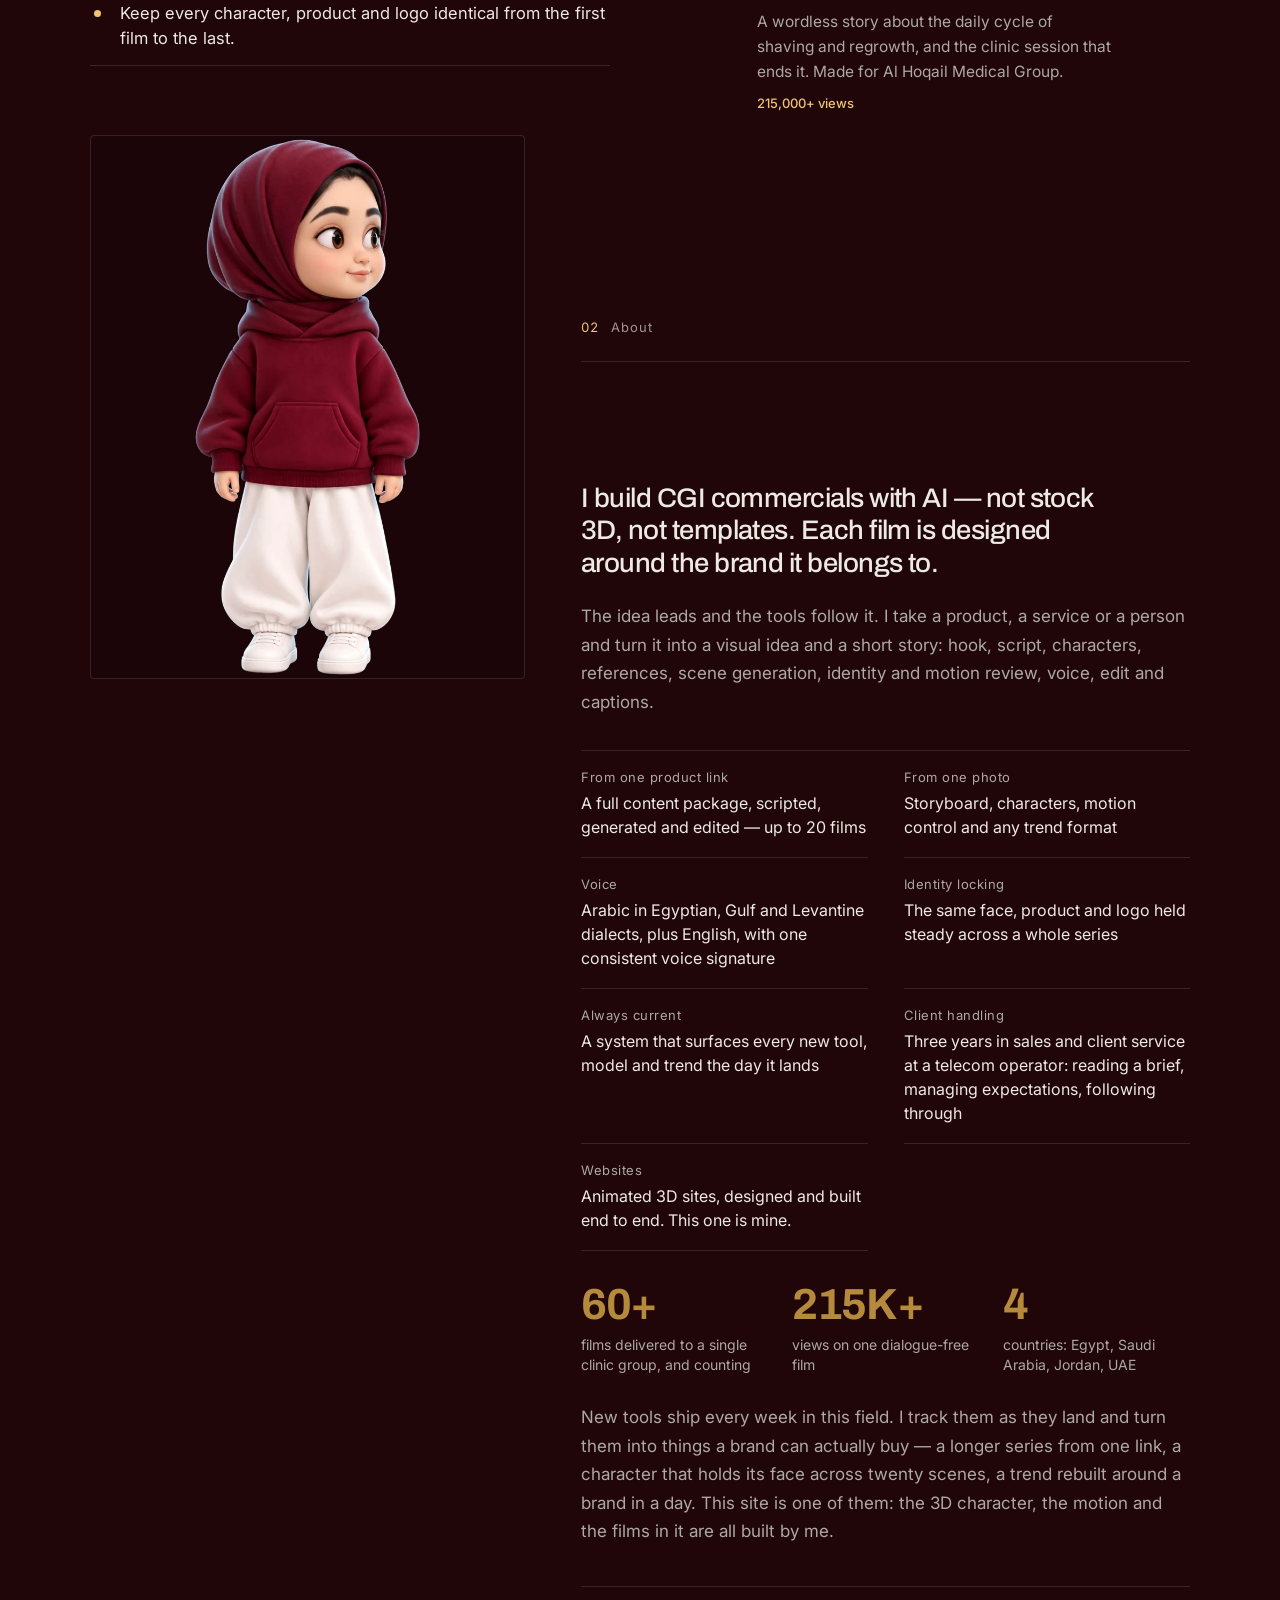
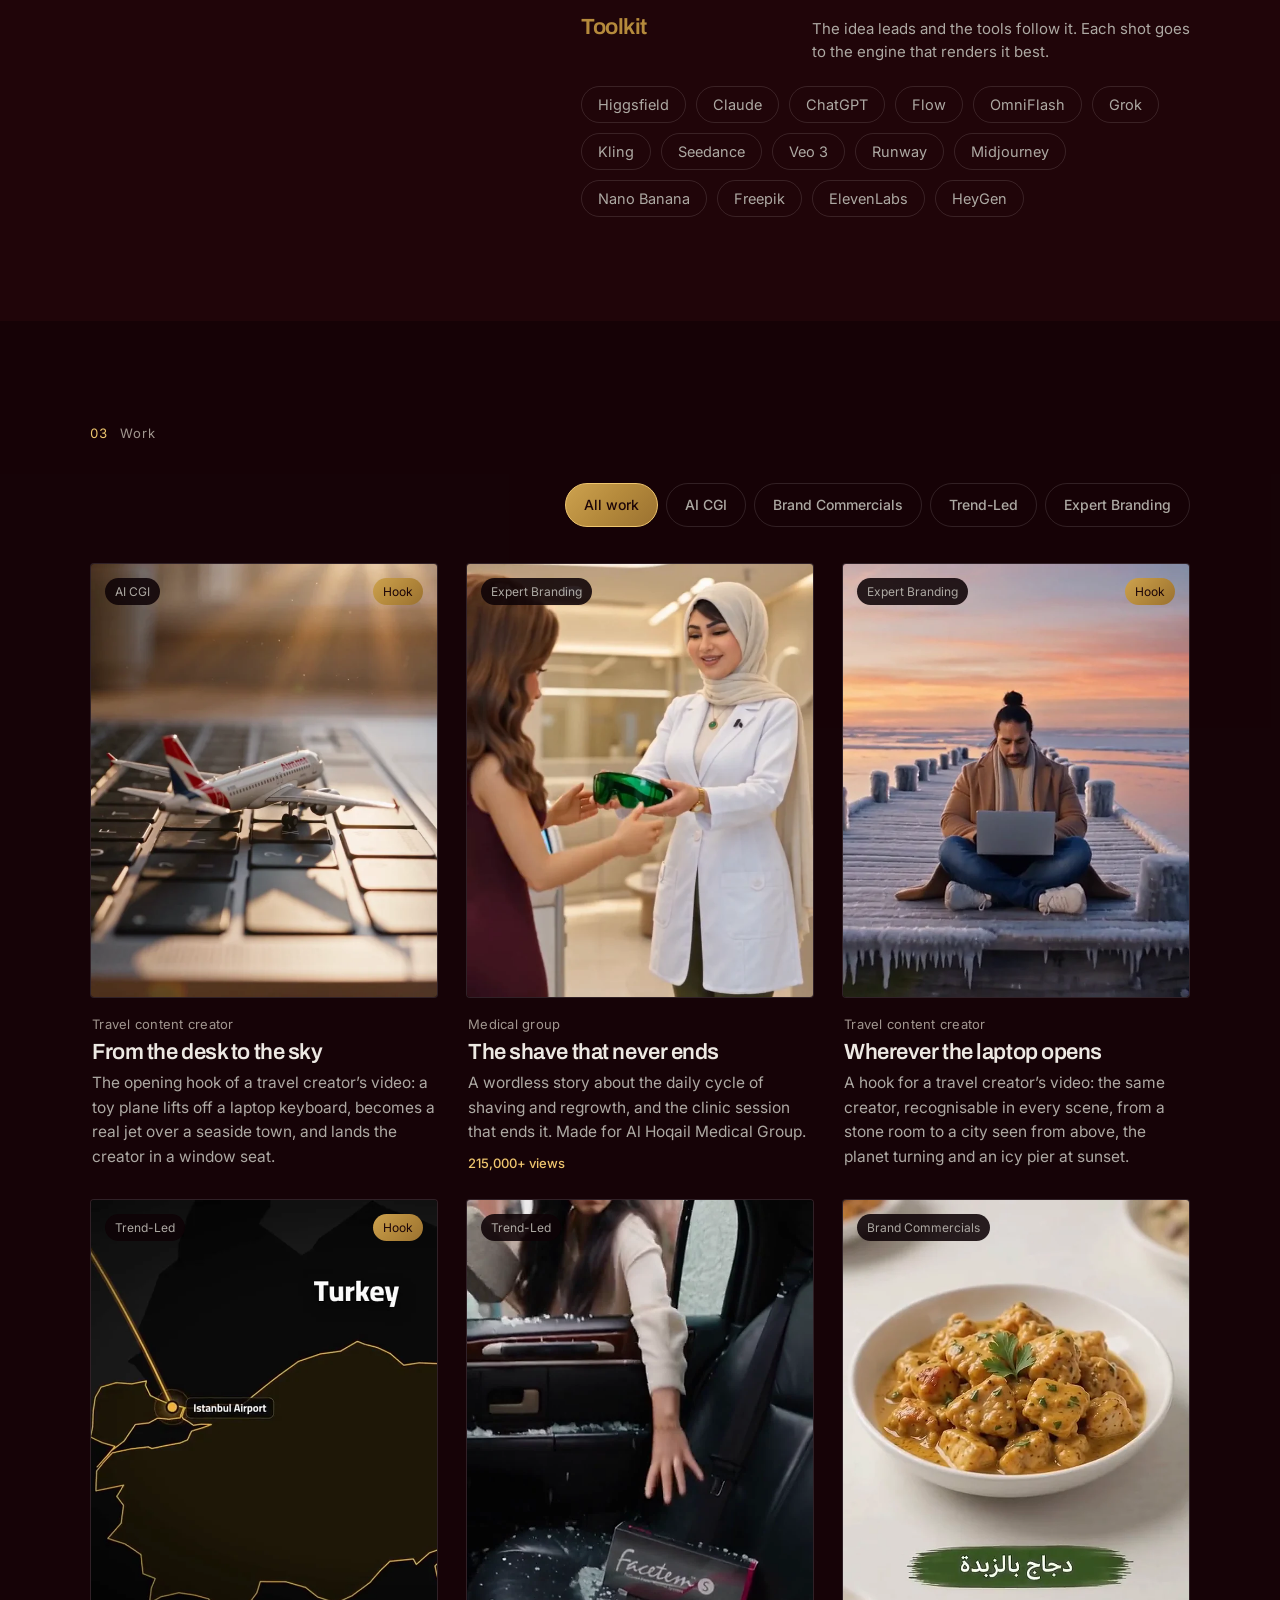
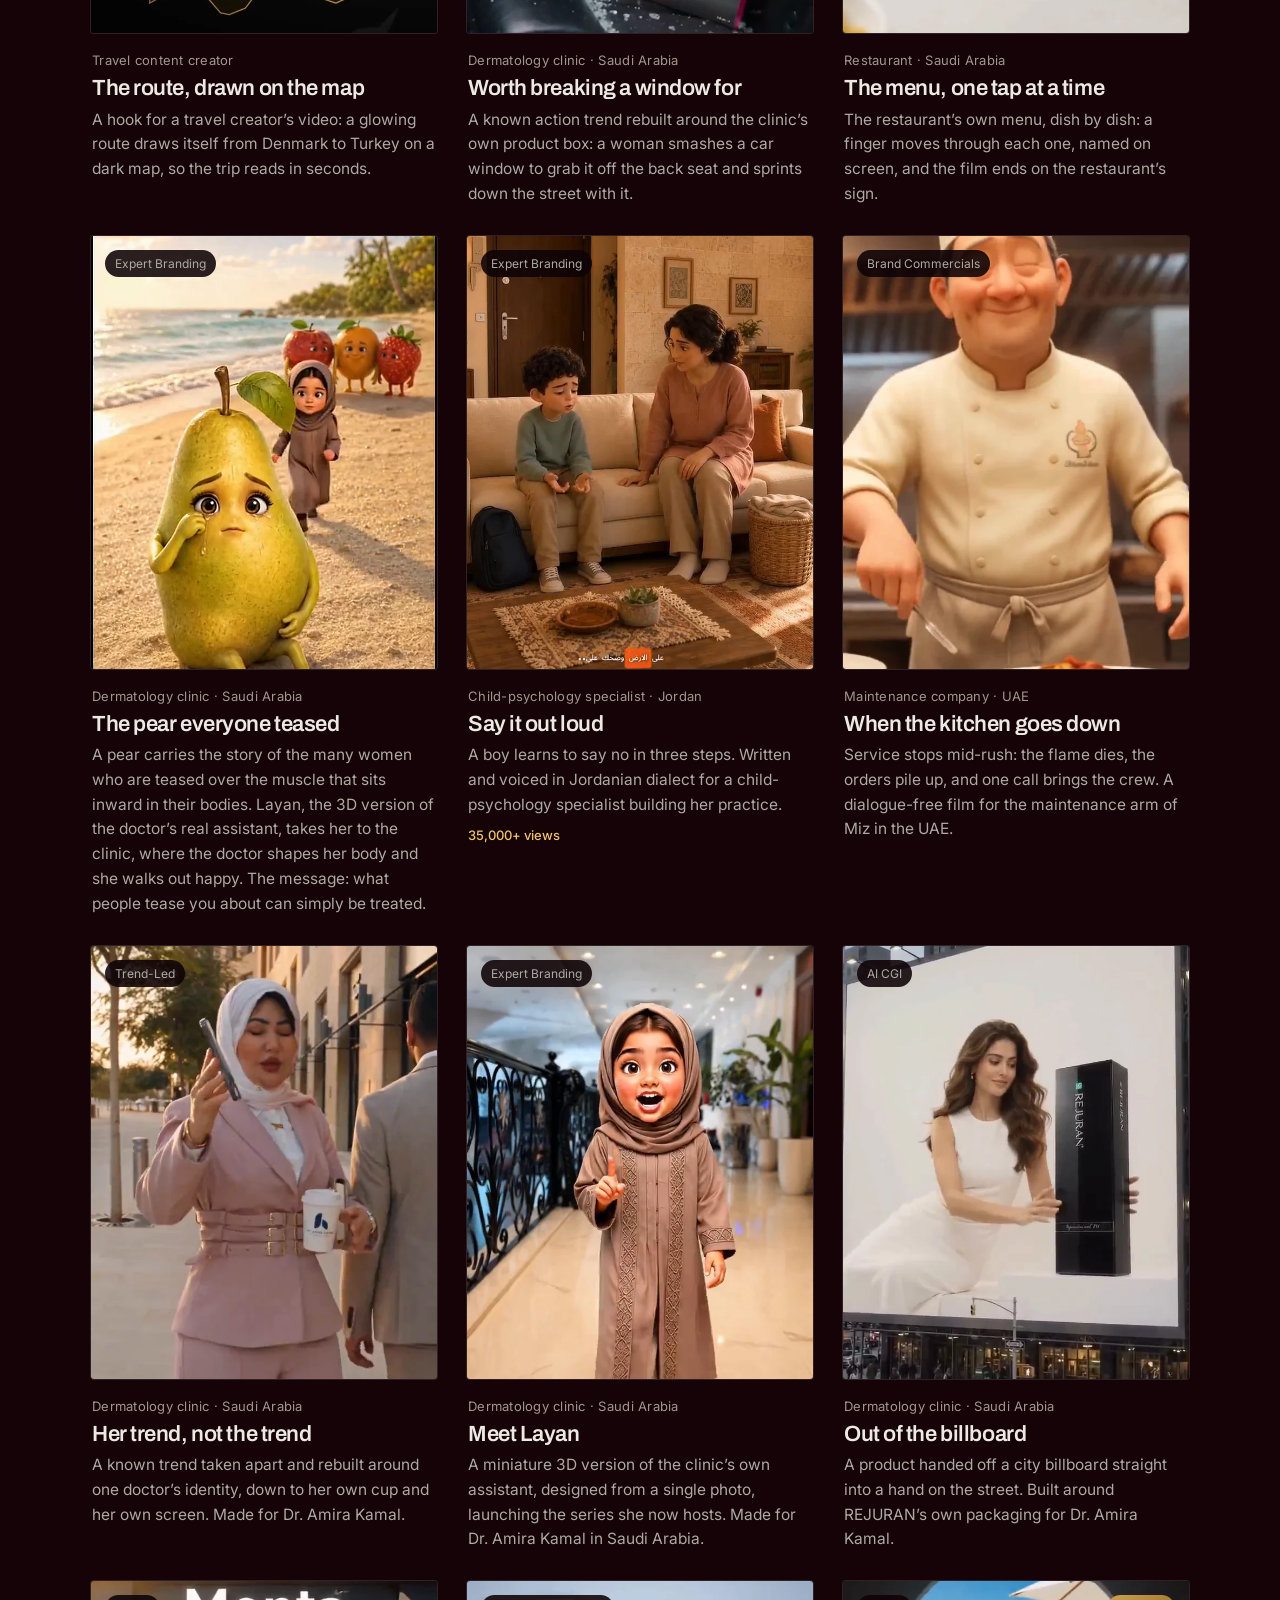
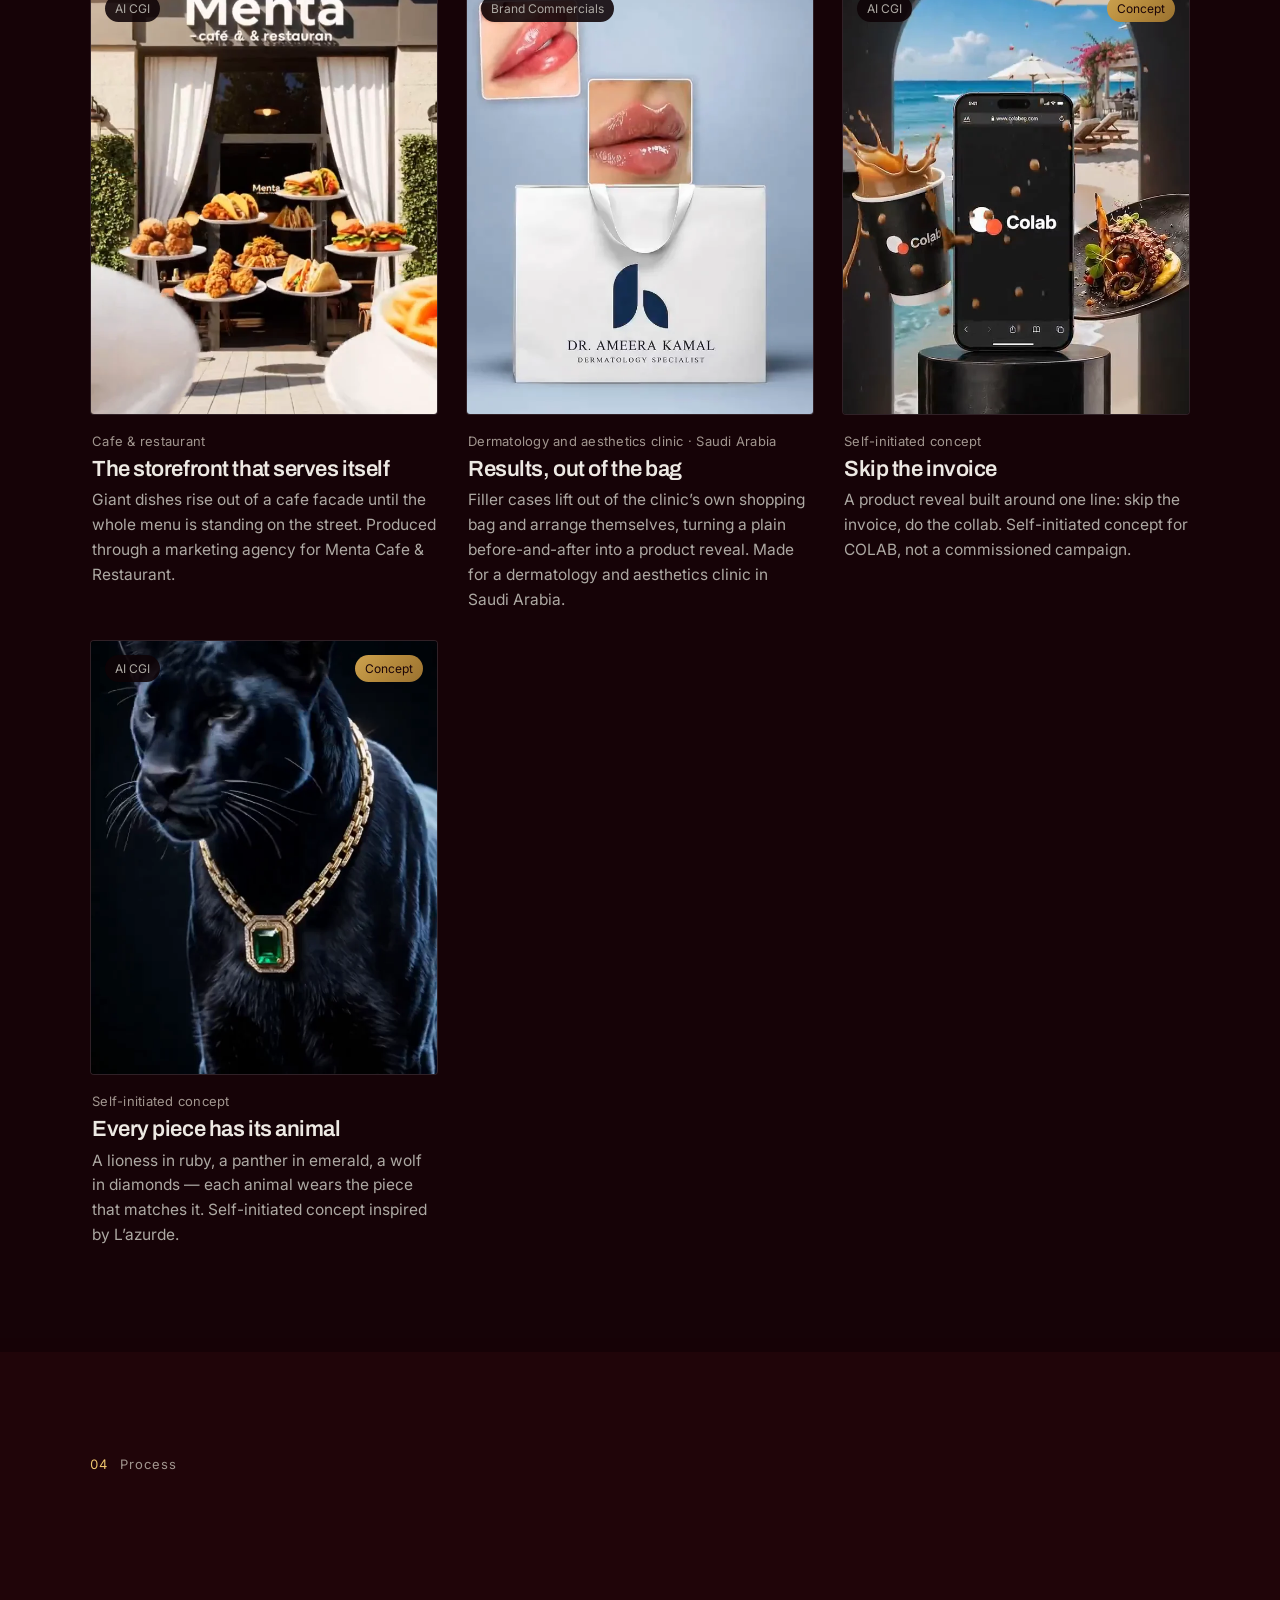
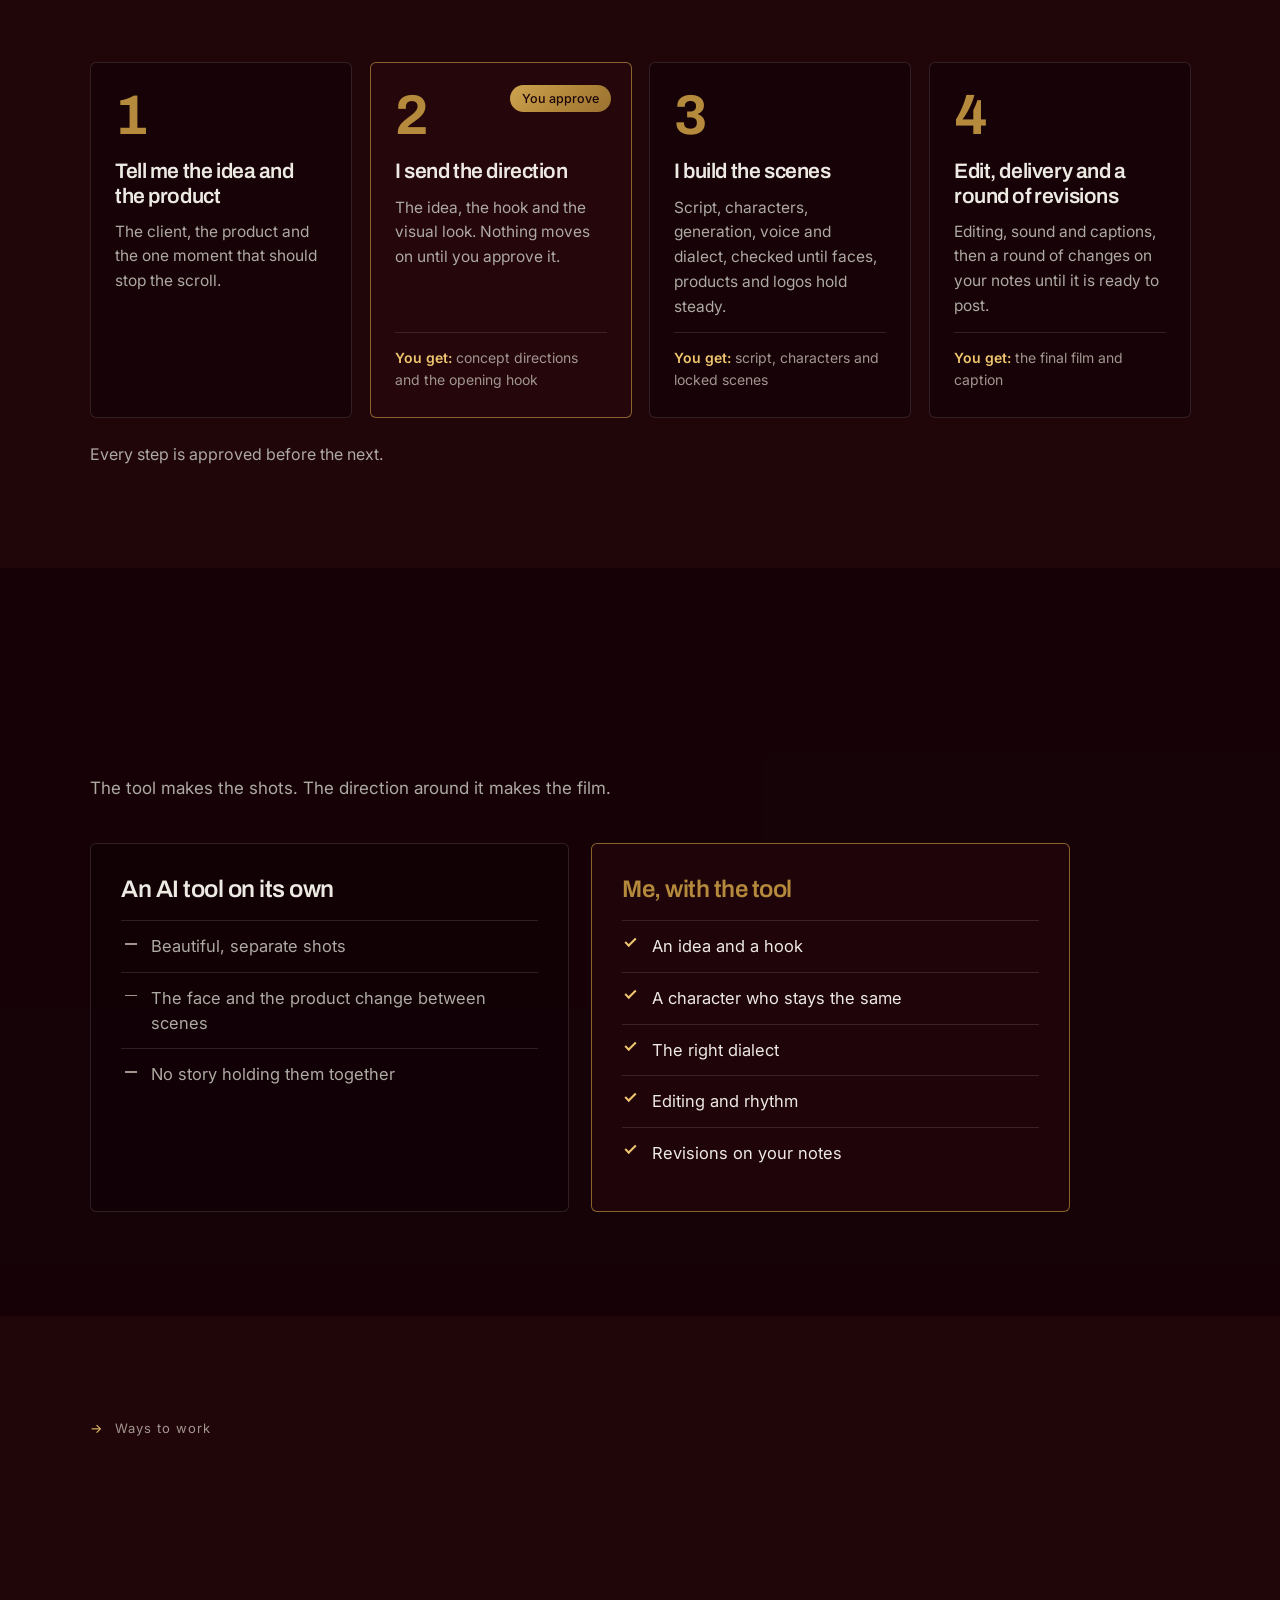
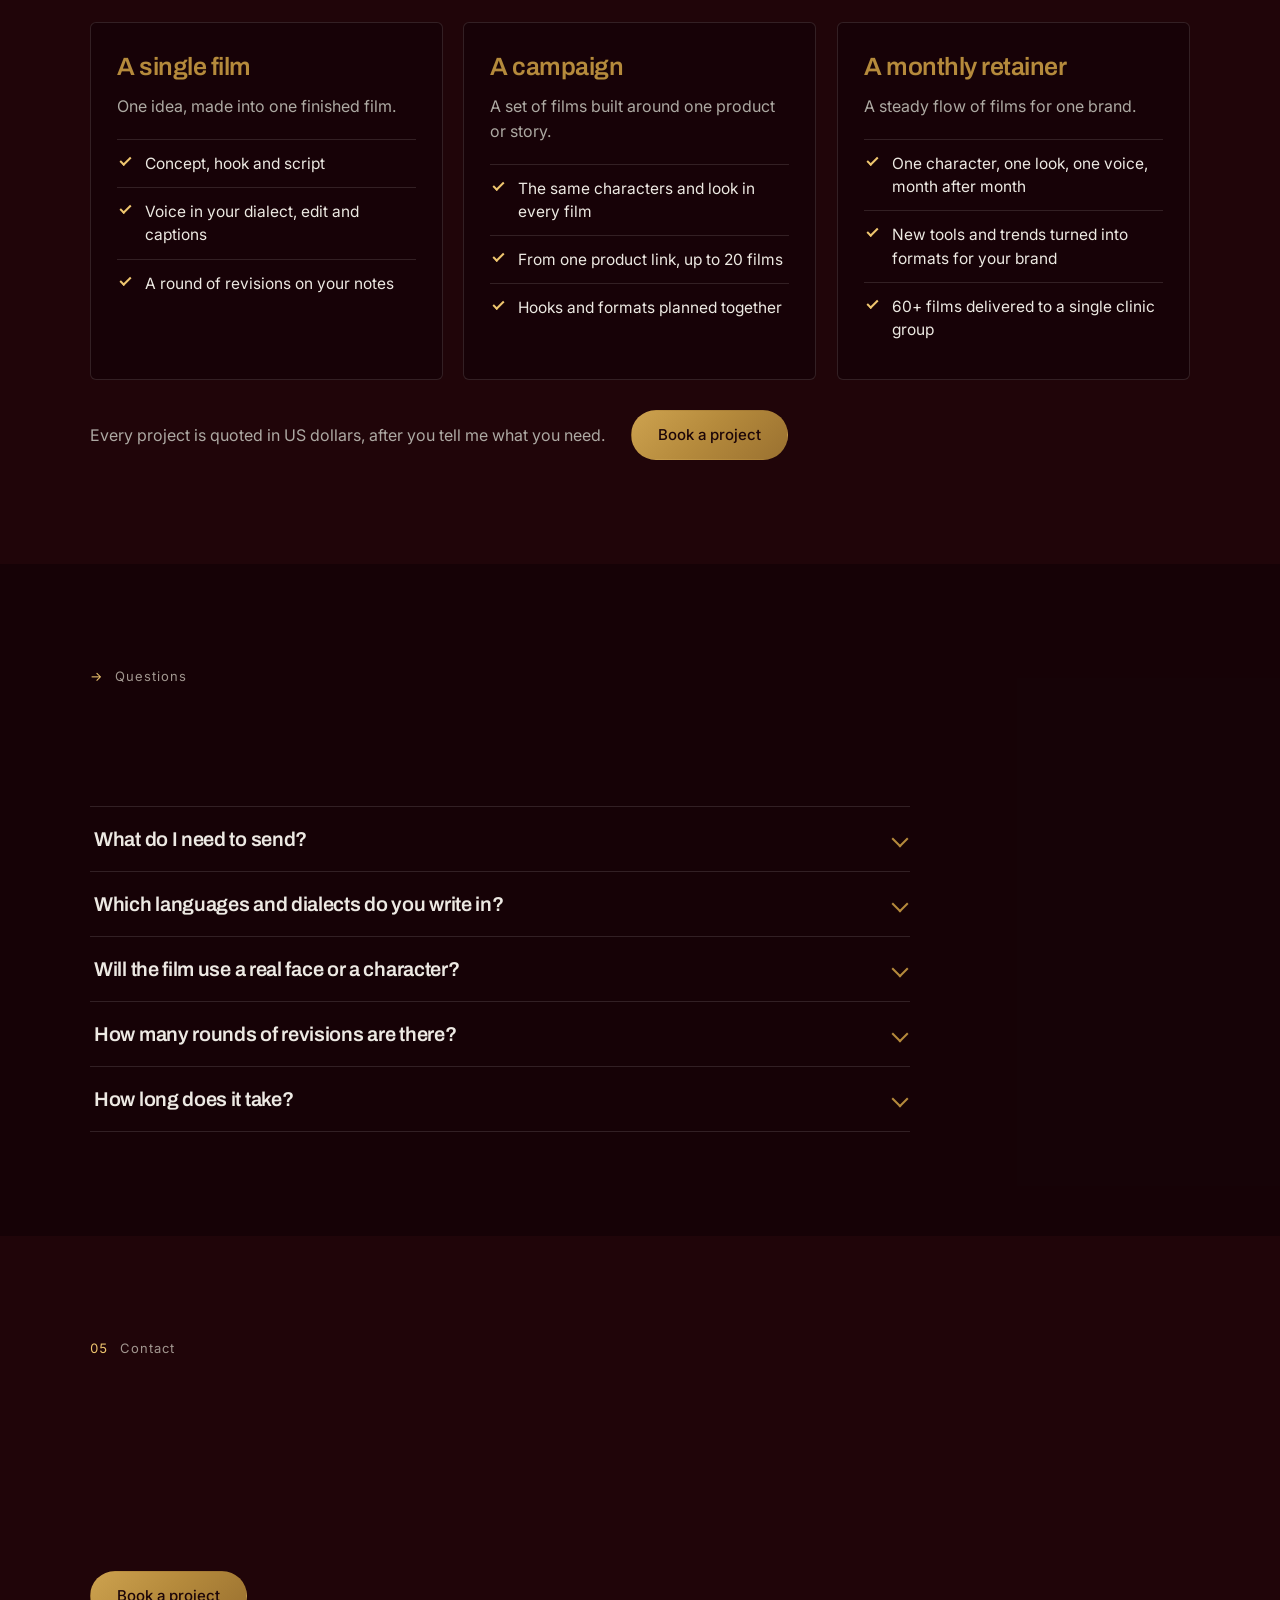
==== commit 14829c54: "Phase 6: lighter first load on phones The two character images were PNGs (about 430 KB each, one of " ====
--- a/index.html
+++ b/index.html
@@ -26,7 +26,7 @@
 <link rel="preconnect" href="https://fonts.googleapis.com">
 <link rel="preconnect" href="https://fonts.gstatic.com" crossorigin="anonymous">
 <link rel="stylesheet" href="https://fonts.googleapis.com/css2?family=Archivo:wdth,wght@75..110,400..800&amp;family=Inter:wght@400;500;600&amp;display=swap">
-<link rel="preload" as="image" href="/assets/char-sprite.webp">
+<link rel="preload" as="image" href="/assets/char-sprite.webp" fetchpriority="high">
 <script>document.documentElement.setAttribute('data-js','1');</script>
 <link rel="stylesheet" href="/styles.css">
 </head>
@@ -45,7 +45,7 @@
   <div class="float" id="hh-float" aria-hidden="true">
     <span class="float-glow"></span>
     <div class="char-tilt" id="hh-char2">
-      <img class="char-base" src="/assets/hadeer-full.png" alt="">
+      <img class="char-base" src="/assets/hadeer-full.webp" alt="" width="430" height="1011" loading="lazy" decoding="async">
     </div>
   </div>
 
@@ -225,7 +225,7 @@
     <section id="about" class="chap">
       <div class="wrap about-grid">
         <div class="portrait par">
-          <img class="portrait-char" src="/assets/about-look.png" alt="Hadeer Hanafy's 3D character" width="520" height="650">
+          <img class="portrait-char" src="/assets/about-look.webp" loading="lazy" decoding="async" alt="Hadeer Hanafy's 3D character" width="520" height="650">
         </div>
         <div>
           <div class="ch reveal"><span class="ch-num">02</span><span>About</span></div>
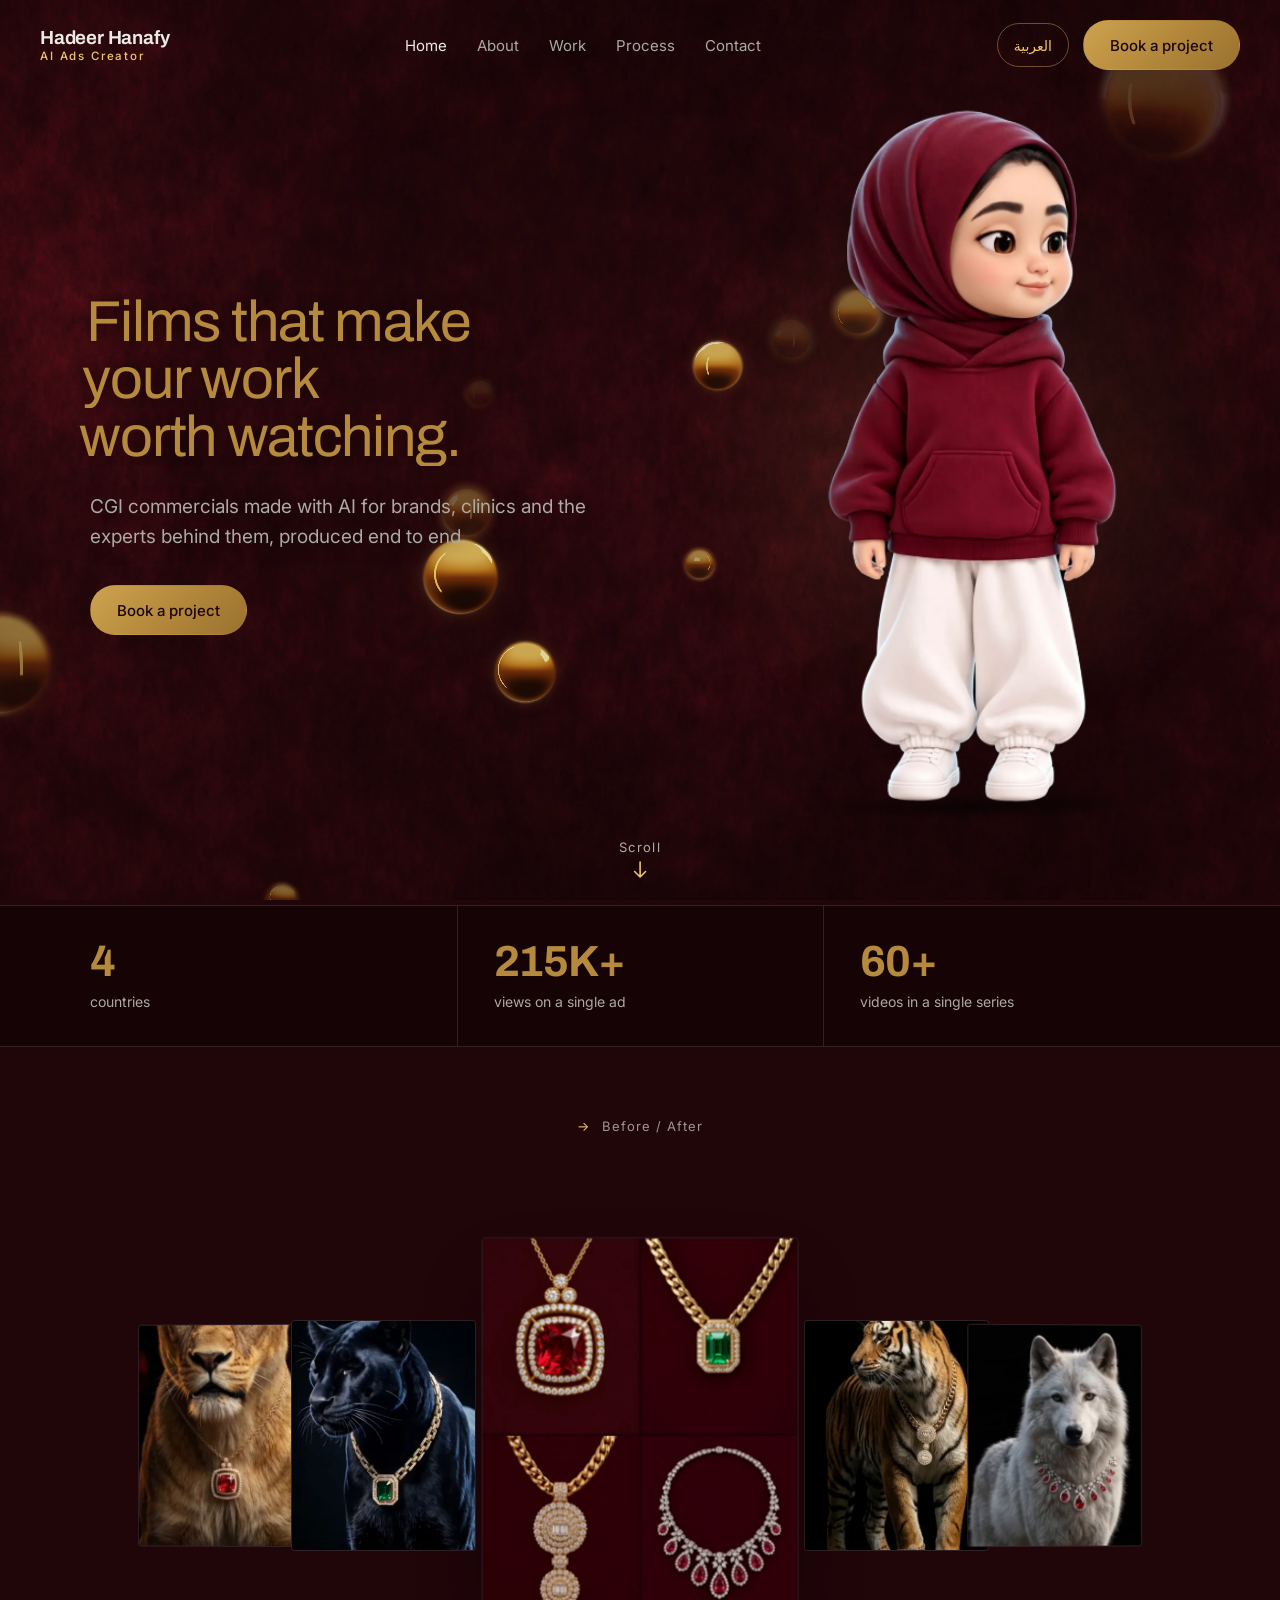
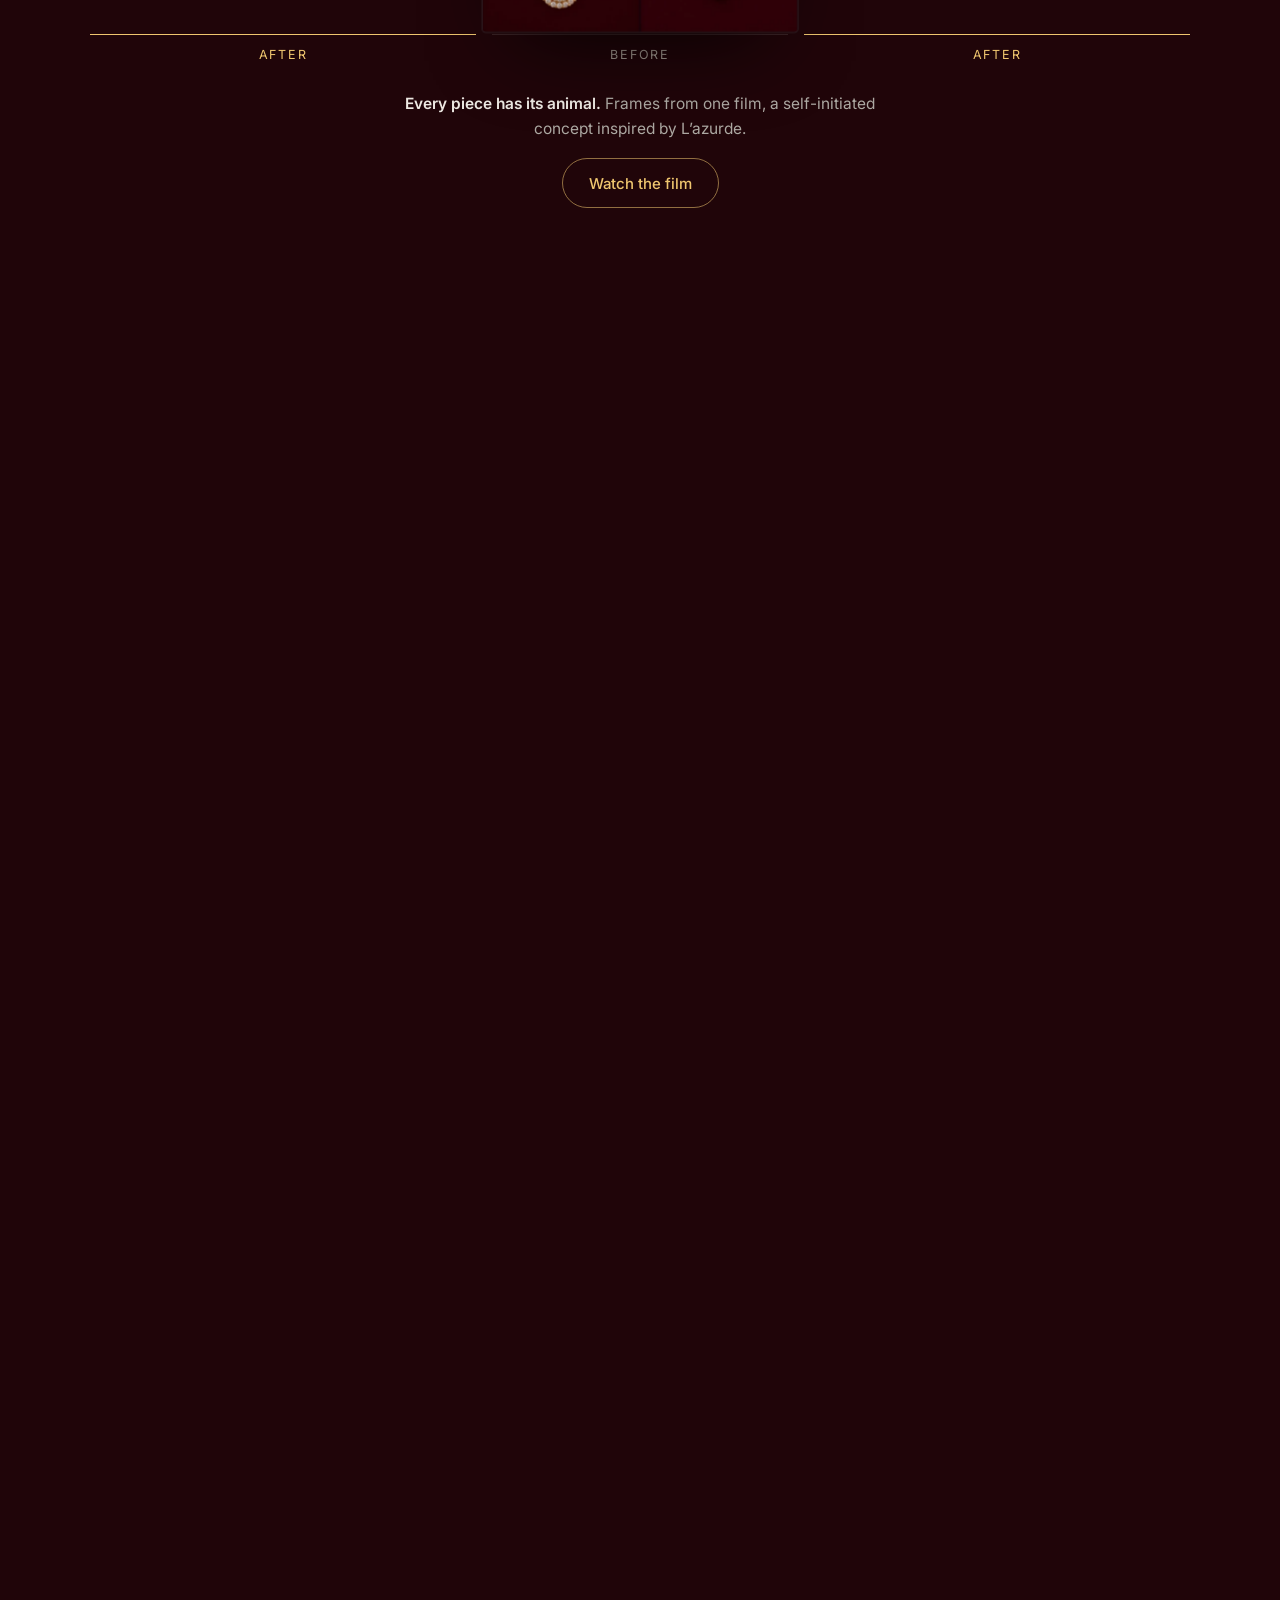
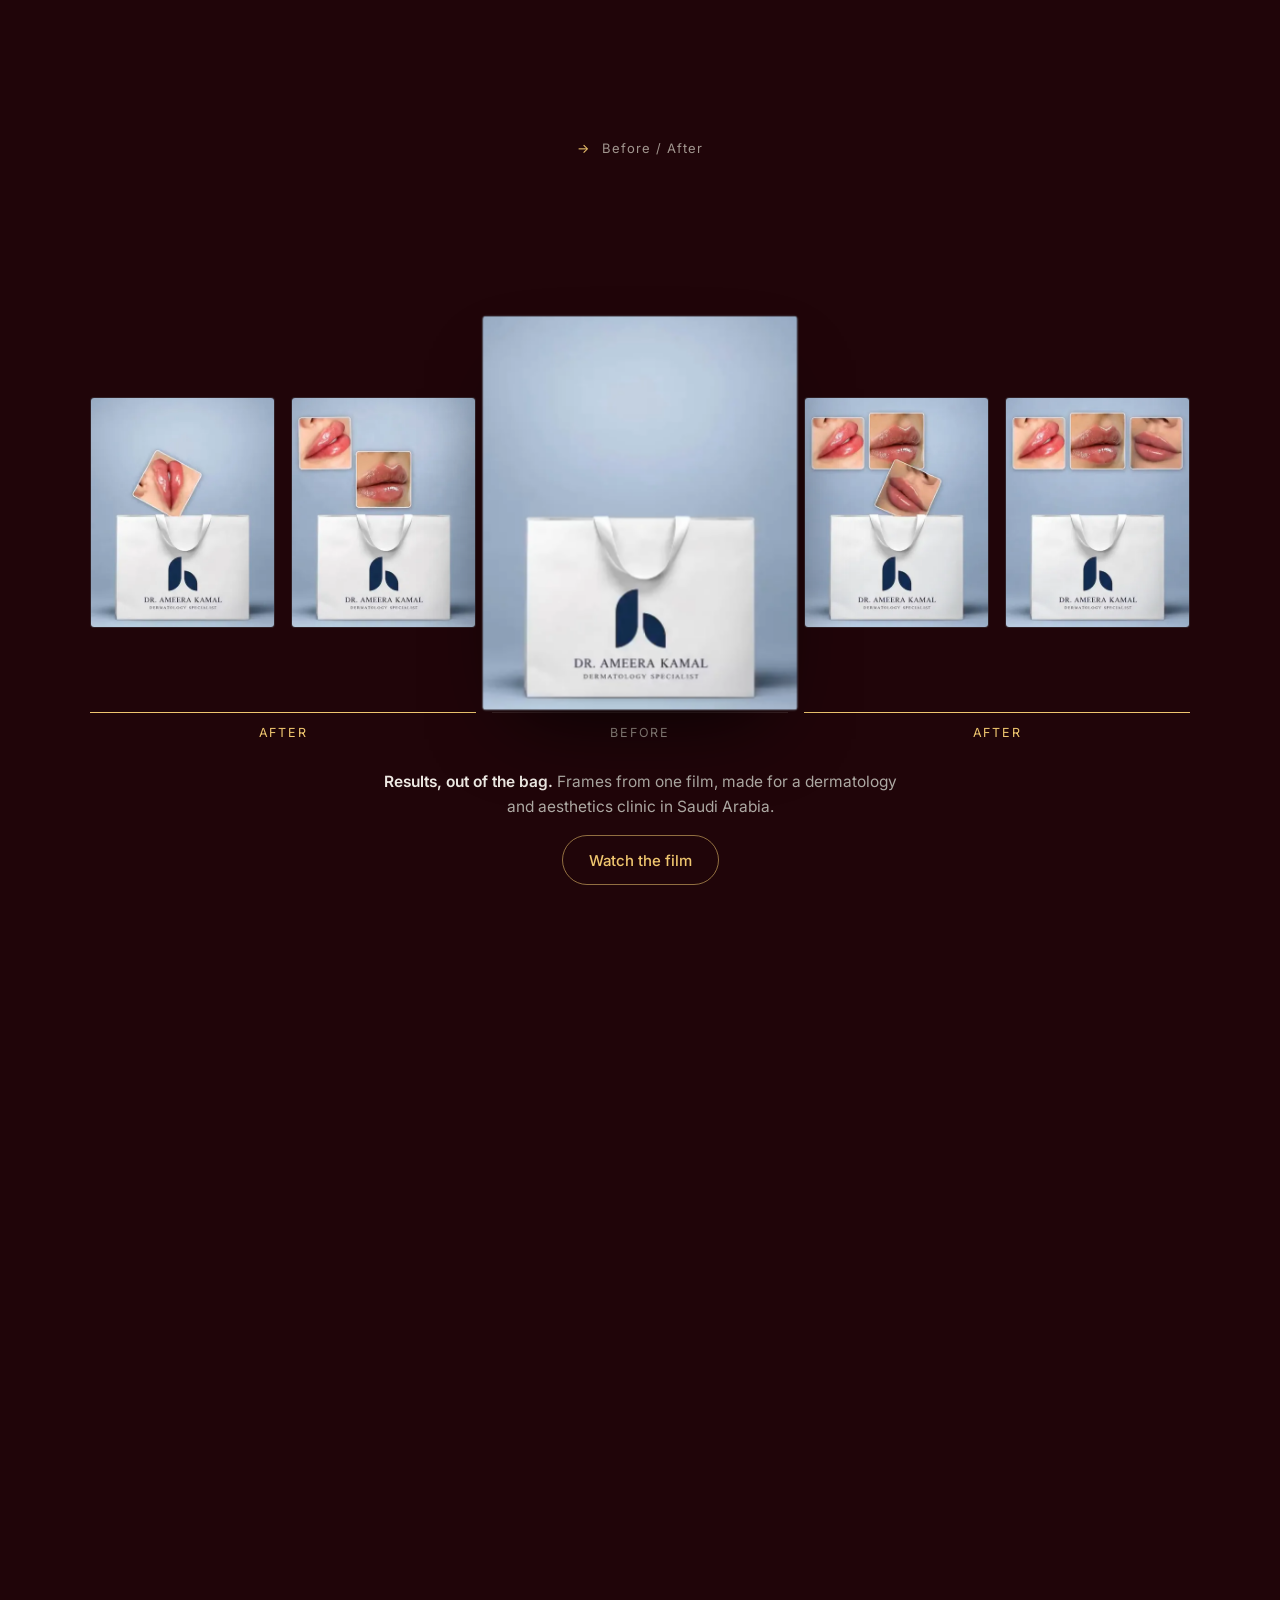
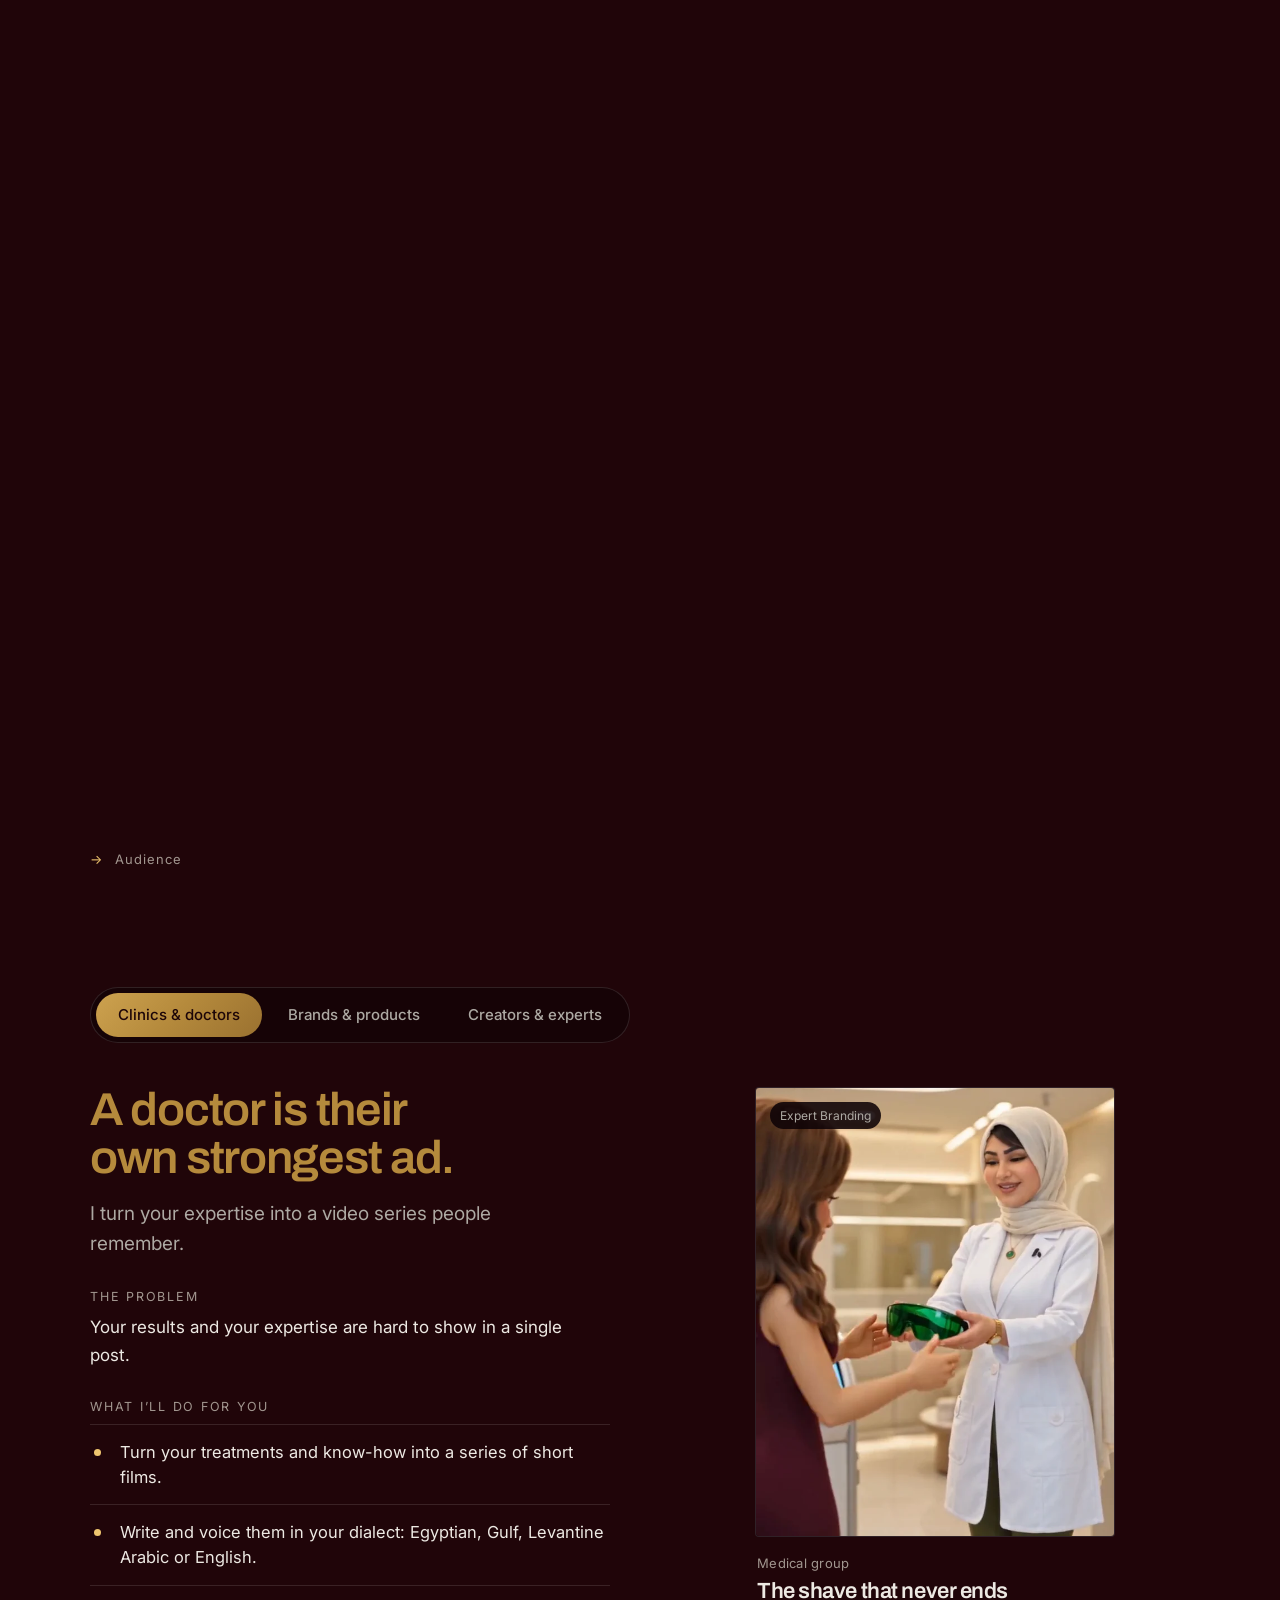
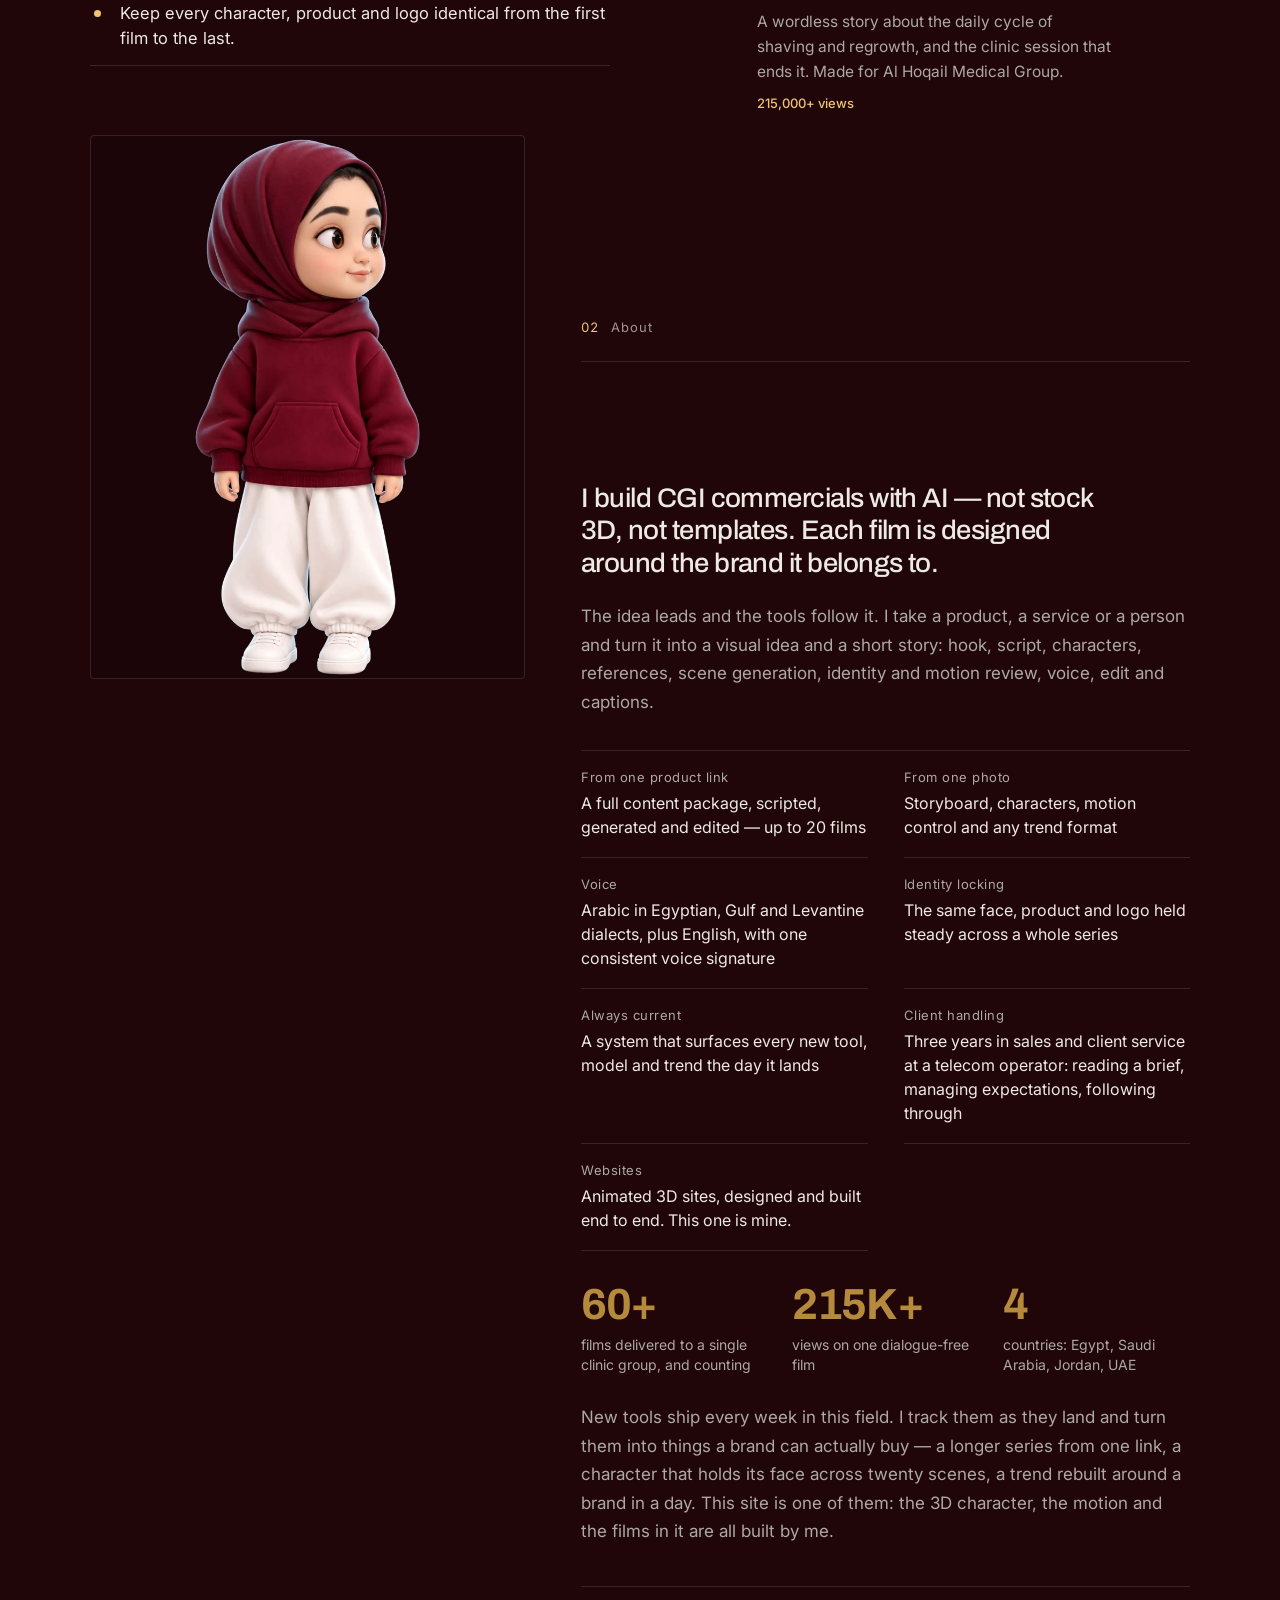
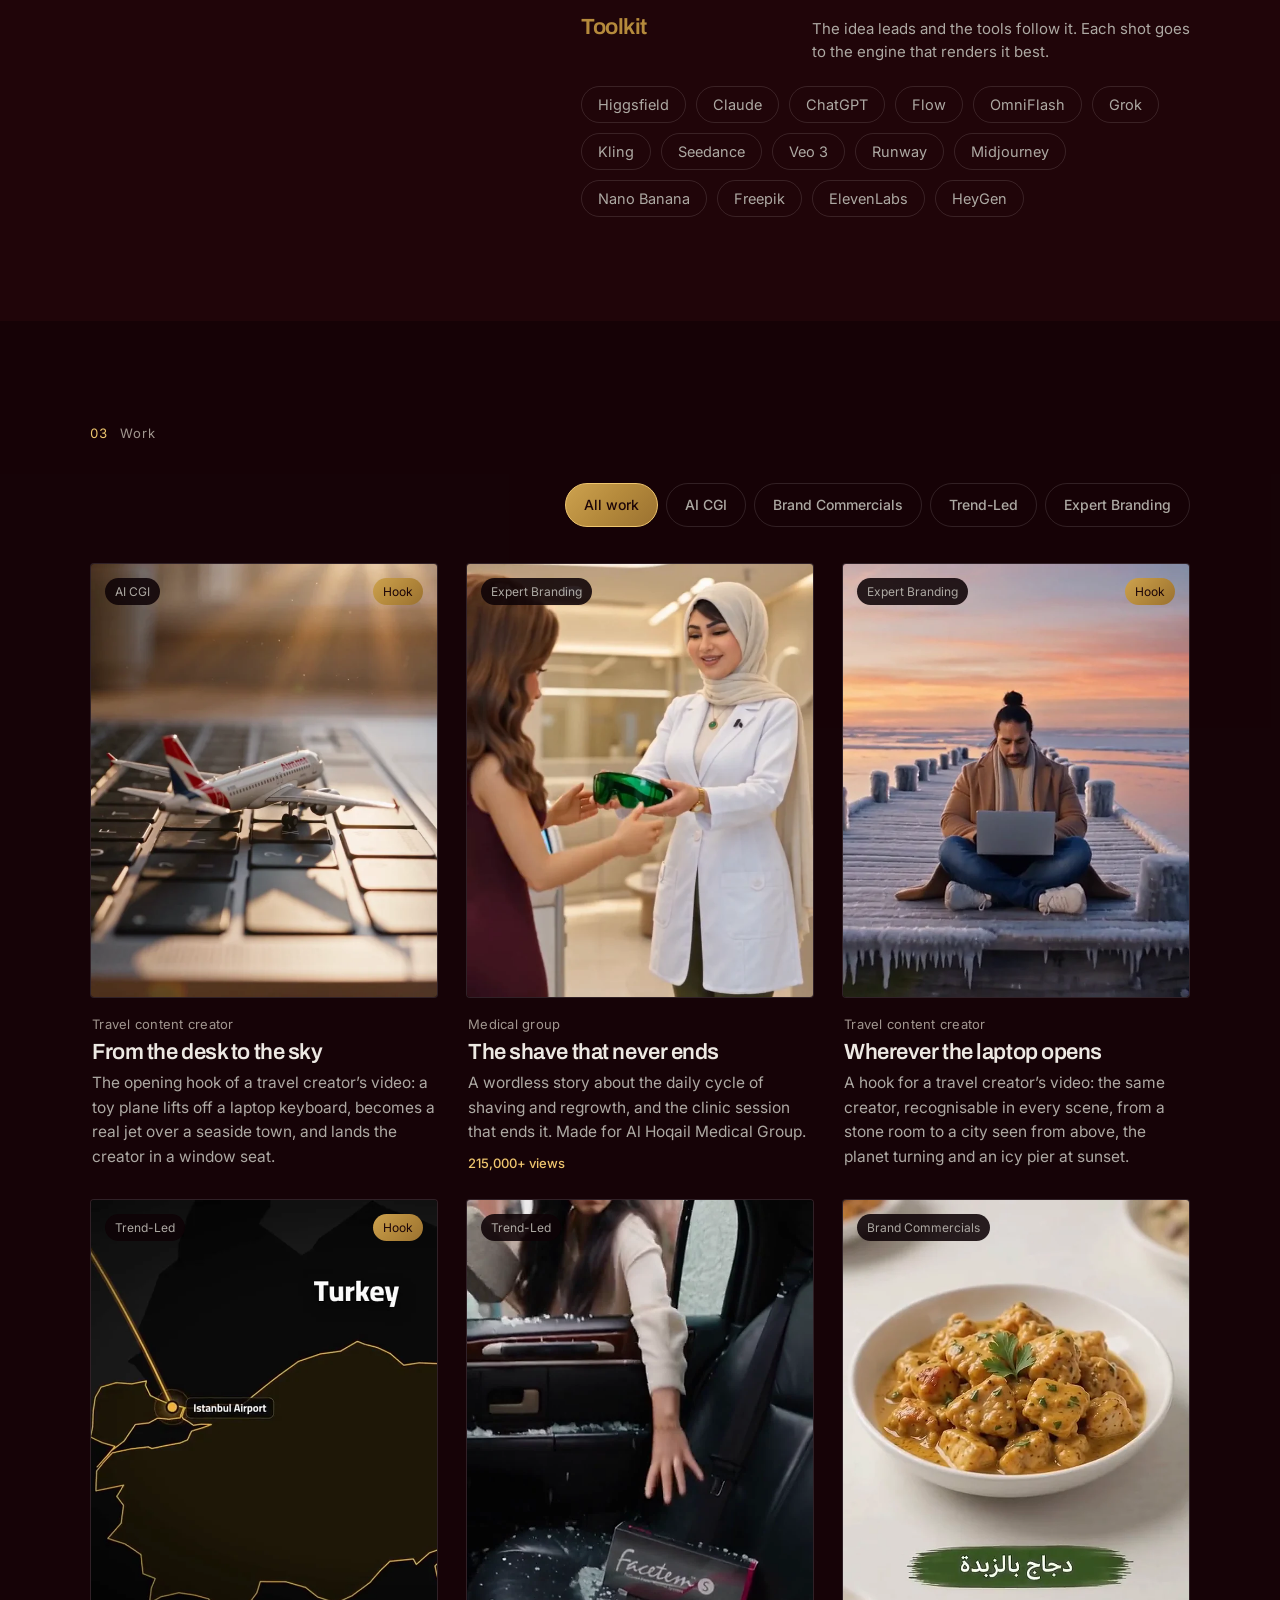
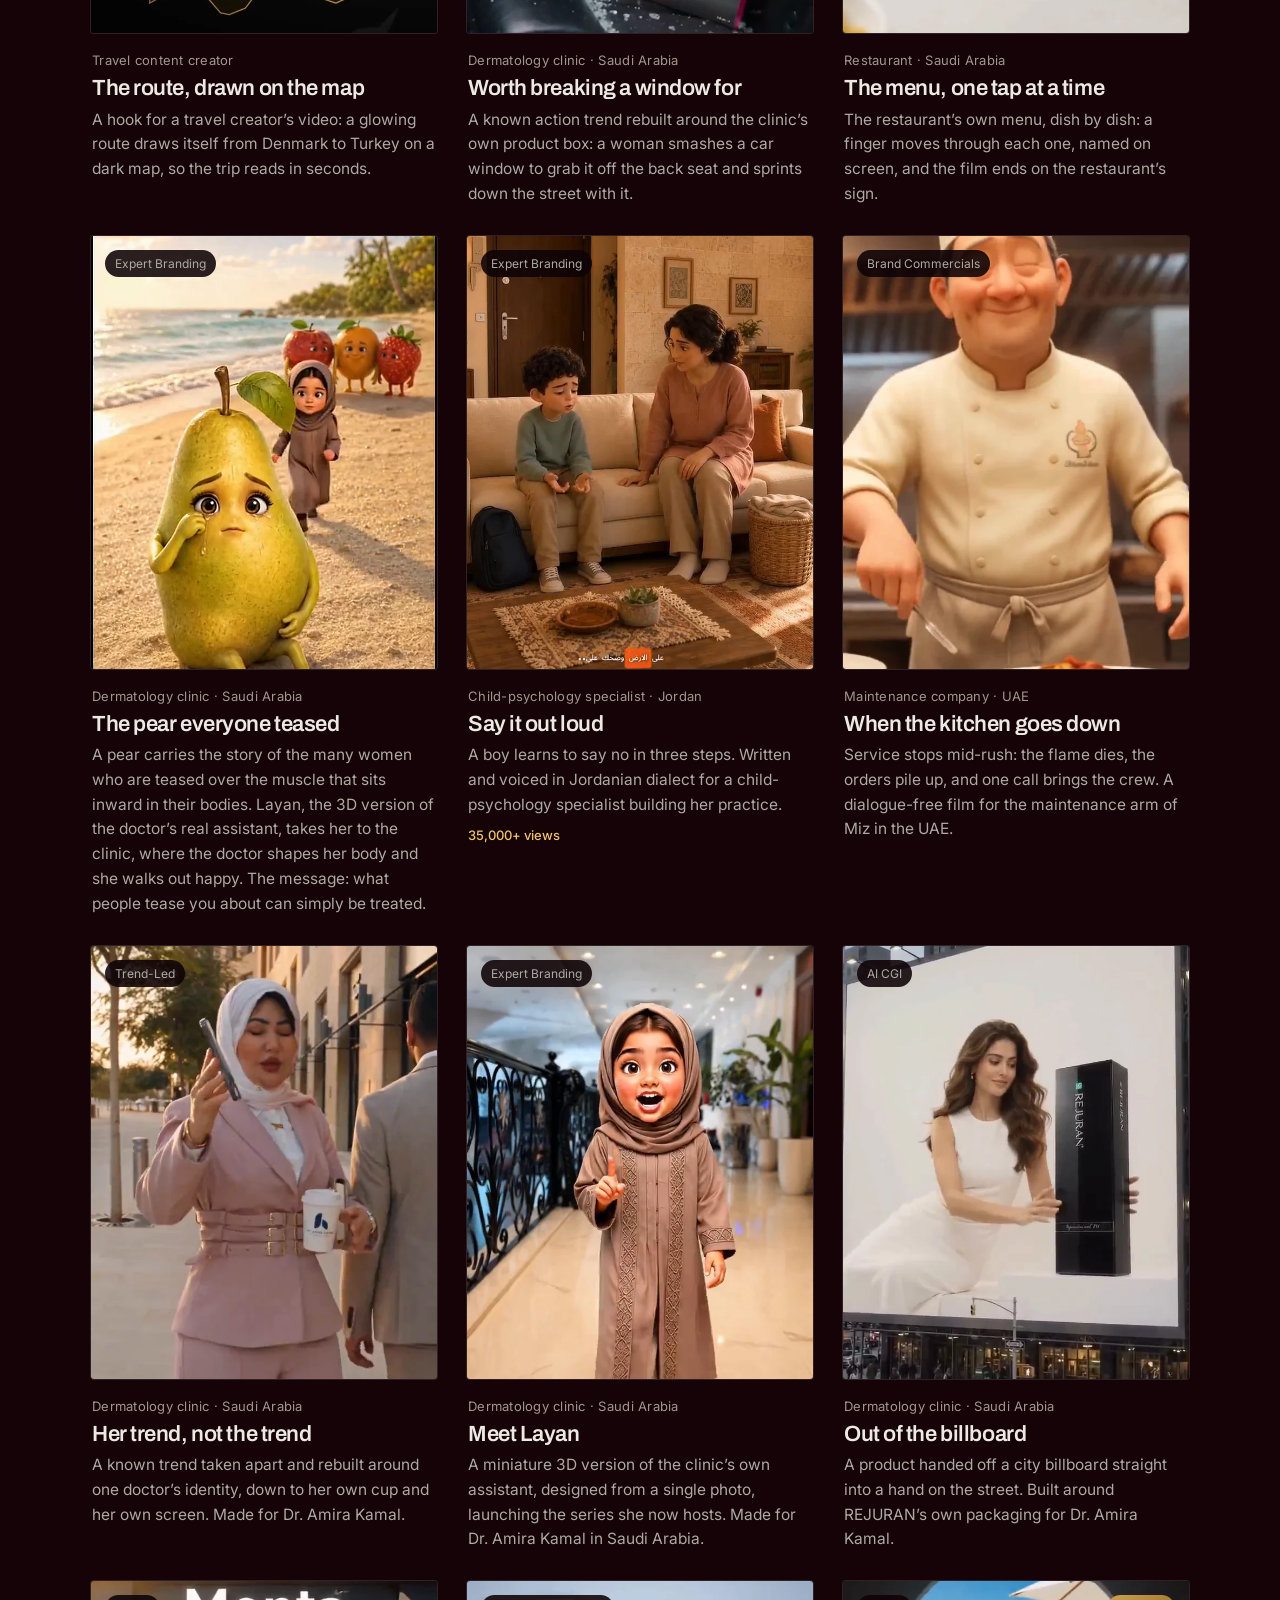
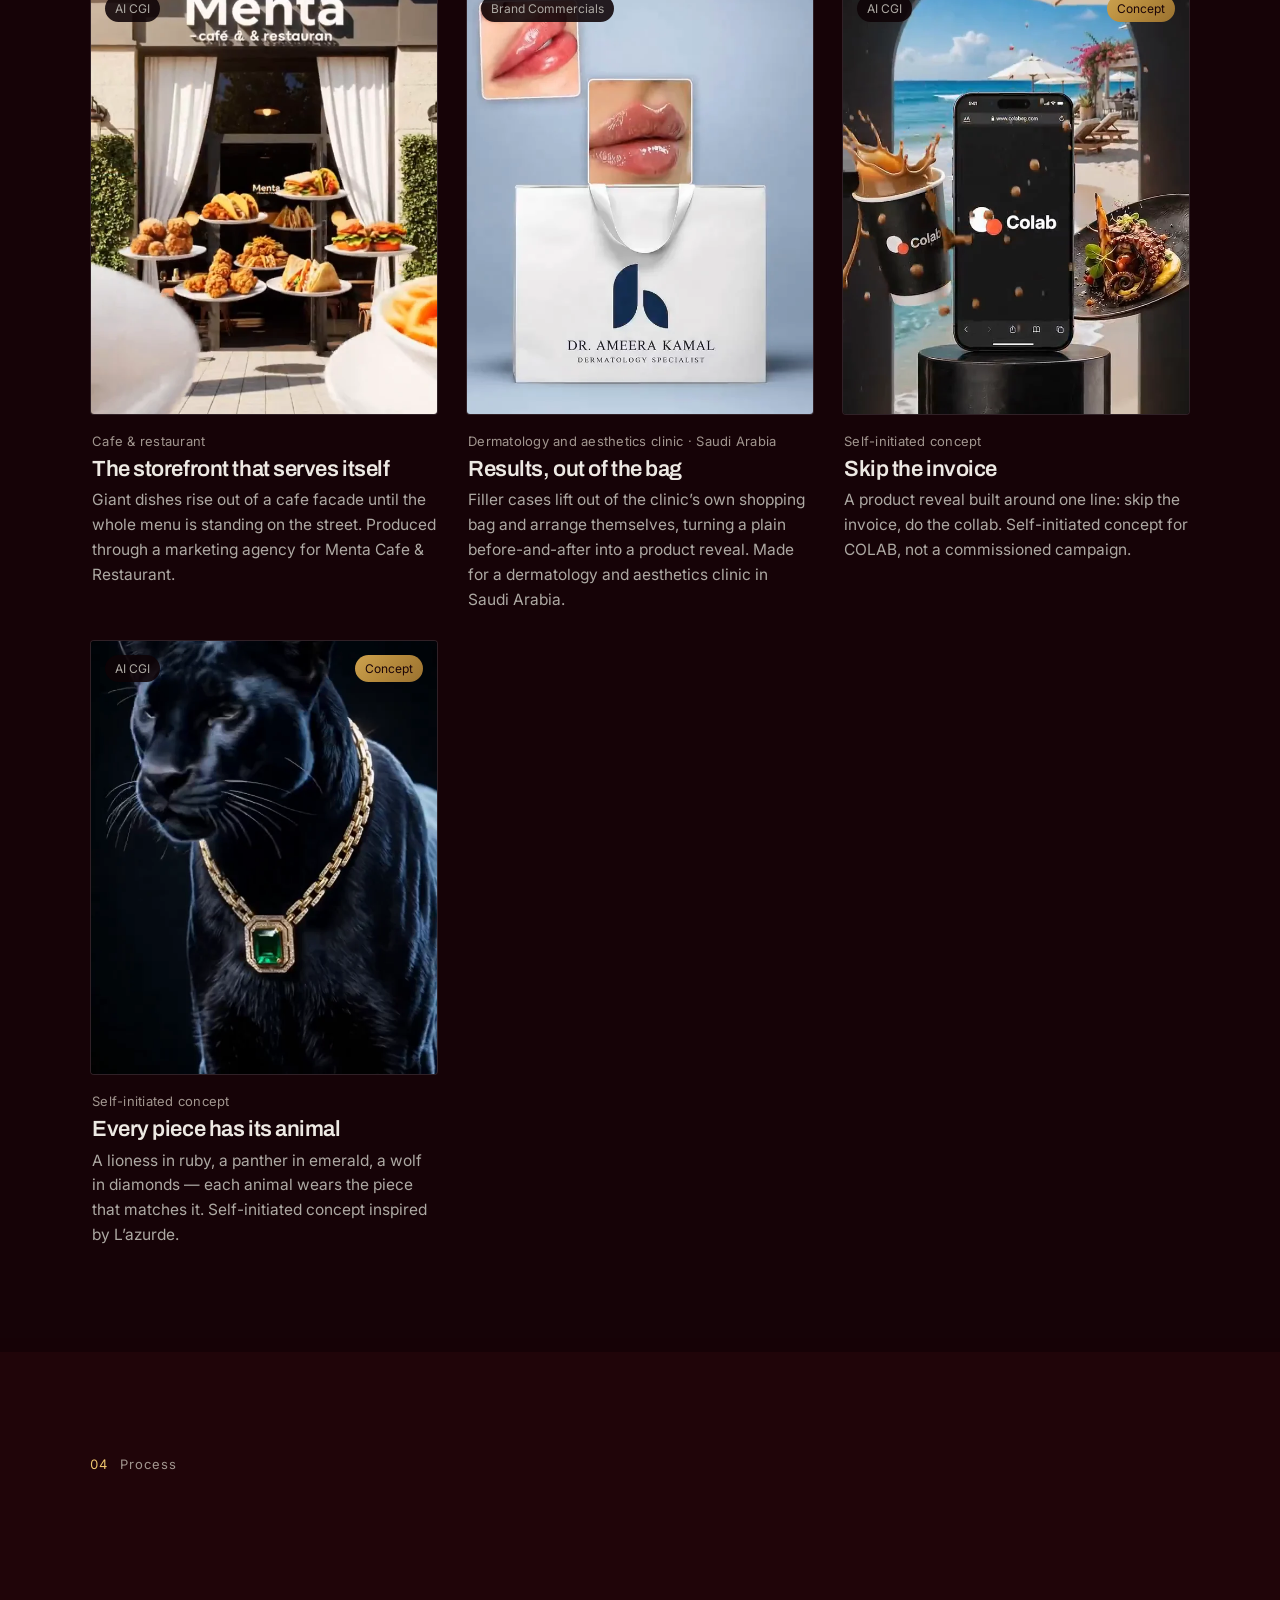
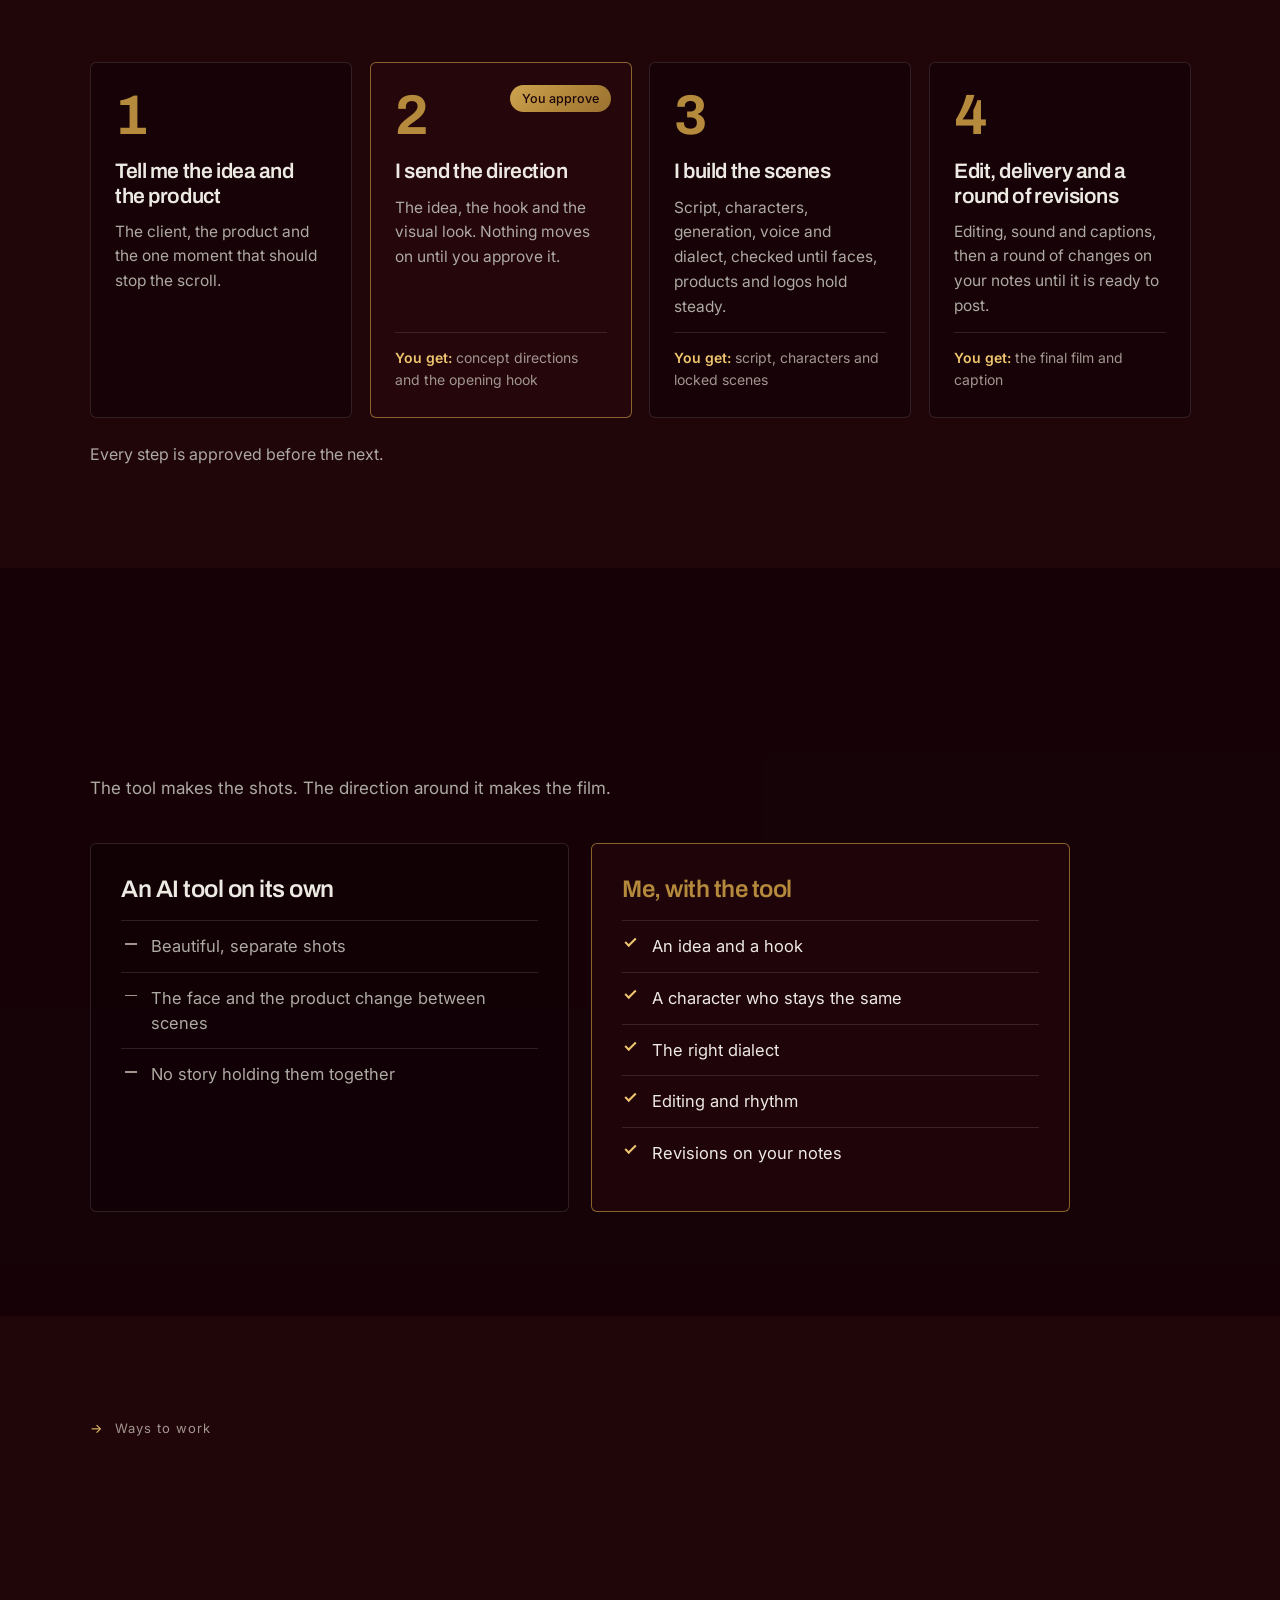
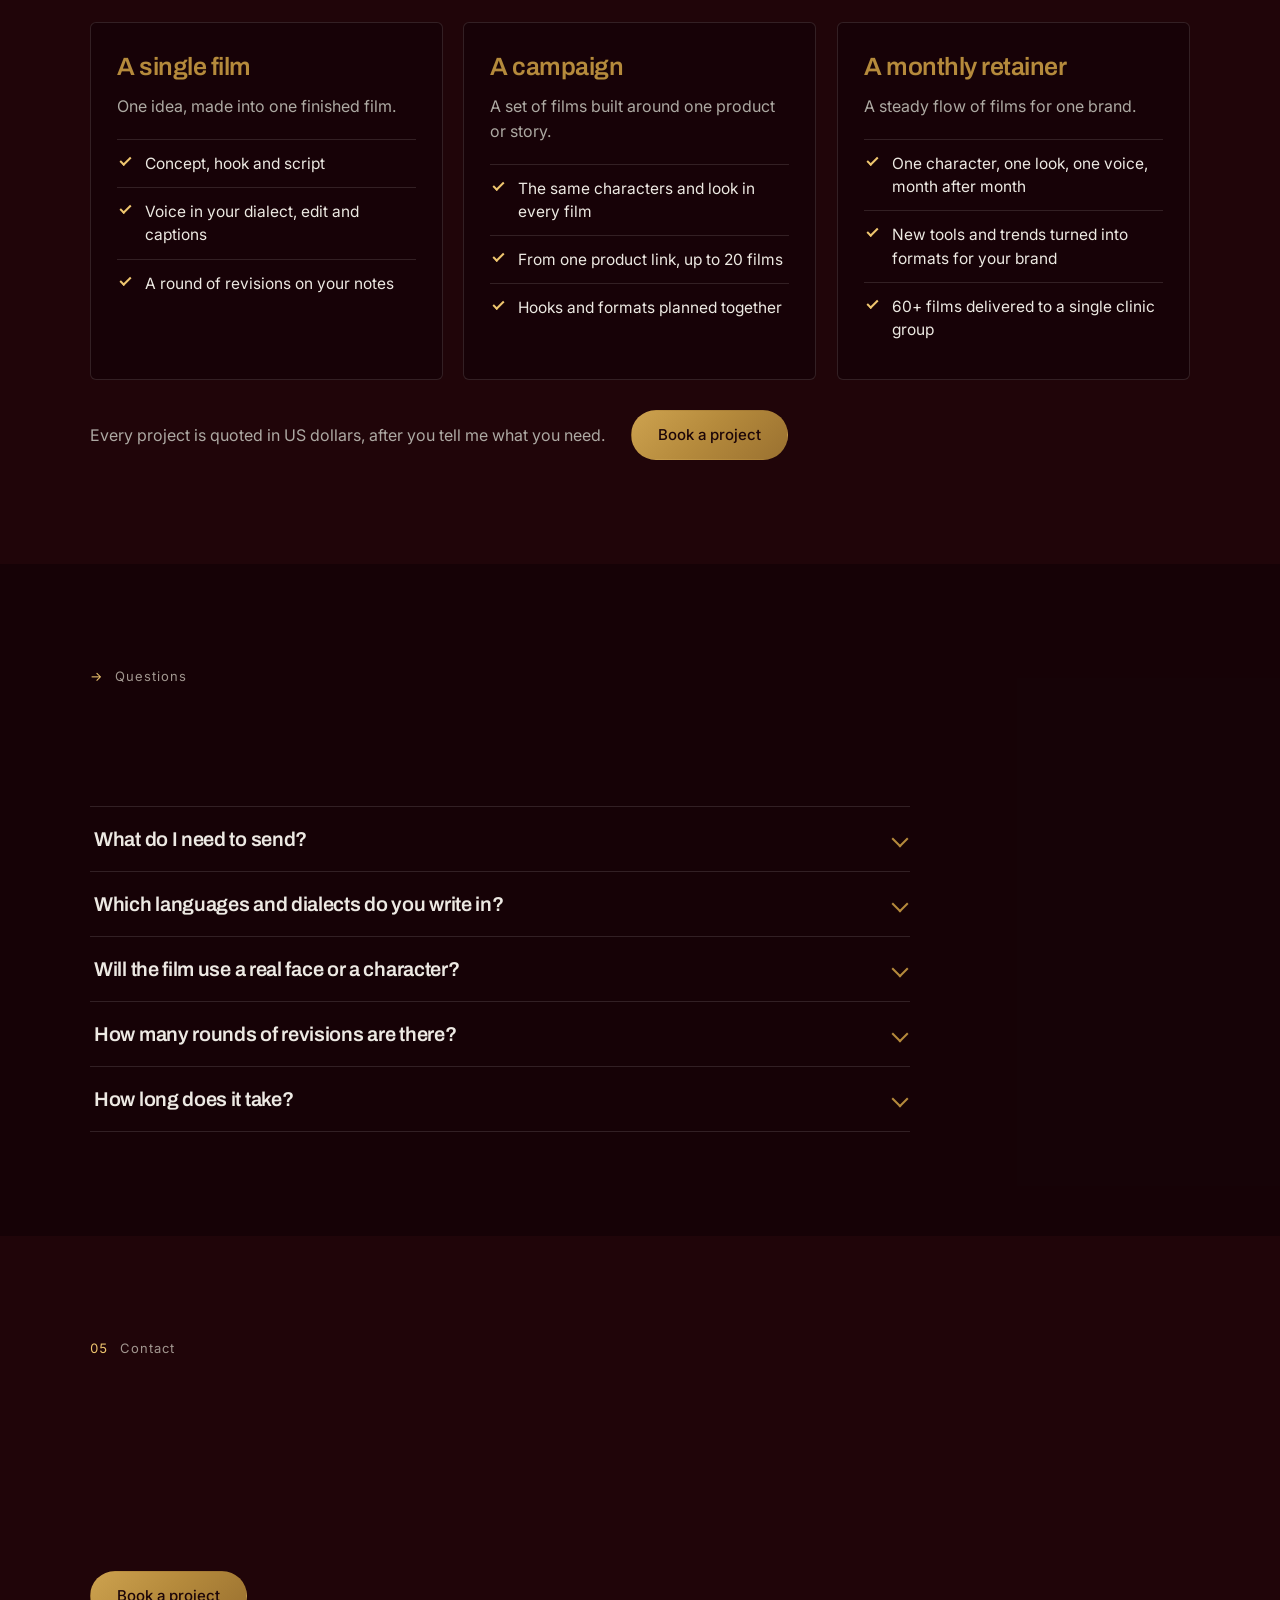
==== commit cdf71911: "Before/After on phones: shots fly out of the product card as you scroll Matches the reference record" ====
--- a/index.html
+++ b/index.html
@@ -118,9 +118,7 @@
               <figure class="ba-shot s3"><img src="/assets/ba-jw-3.webp" alt="A tiger wearing the diamond chain" width="400" height="500" loading="lazy" decoding="async"></figure>
               <figure class="ba-shot s4"><img src="/assets/ba-jw-4.webp" alt="A white wolf wearing the ruby necklace" width="400" height="500" loading="lazy" decoding="async"></figure>
               </div>
-              <span class="ba-state" aria-hidden="true">After</span>
-            </div>
-            <p class="ba-hint">Touch and hold to see the Before. Tap to switch.</p>
+            </div>
             <div class="ba-foot">
               <p class="ba-cap"><strong>Every piece has its animal.</strong> Frames from one film, a self-initiated concept inspired by L’azurde.</p>
               <button class="btn btn-line ba-watch" type="button" data-film="/assets/w10.mp4">Watch the film</button>
@@ -149,9 +147,7 @@
               <figure class="ba-shot s3"><img src="/assets/ba-3.webp" alt="A third result photo flies out of the bag" width="400" height="500" loading="lazy" decoding="async"></figure>
               <figure class="ba-shot s4"><img src="/assets/ba-4.webp" alt="All three results arranged above the bag" width="400" height="500" loading="lazy" decoding="async"></figure>
               </div>
-              <span class="ba-state" aria-hidden="true">After</span>
-            </div>
-            <p class="ba-hint">Touch and hold to see the Before. Tap to switch.</p>
+            </div>
             <div class="ba-foot">
               <p class="ba-cap"><strong>Results, out of the bag.</strong> Frames from one film, made for a dermatology and aesthetics clinic in Saudi Arabia.</p>
               <button class="btn btn-line ba-watch" type="button" data-film="/assets/w8.mp4">Watch the film</button>
--- a/styles.css
+++ b/styles.css
@@ -156,7 +156,6 @@
 .ba-cap { margin: 0; max-width: 52ch; font-size: 15.5px; line-height: 1.6; color: var(--ink-2); }
 .ba-cap strong { font-weight: 600; color: var(--ink); }
 .ba-after { display: contents; }
-.ba-state, .ba-hint { display: none; }
 @media (min-width: 901px) {
   .ba-before { grid-column: 3; grid-row: 1; }
   .ba-lab-before { grid-column: 3; grid-row: 2; }
@@ -347,20 +346,33 @@
   .numbers .stat { padding: 24px 0 24px 16px; }
   .numbers .stat strong { font-size: clamp(26px, 8vw, 36px); }
   .numbers .stat span { font-size: 12.5px; }
+  /* phones: the product card sits on top and the four shots fly out of it into a 2x2 grid as you scroll (like the reference) */
   .ba-track { height: auto; }
-  .ba-stage { position: static; min-height: 0; padding: 64px 0 0; }
-  .ba-head { margin-bottom: 28px; }
-  /* one card you touch: it shows the After, and the Before while you hold it (a quick tap keeps it) */
-  .ba-board { display: block; position: relative; max-width: 420px; aspect-ratio: 4 / 5; overflow: hidden; border: 1px solid var(--line); border-radius: 6px; background: #14040a; touch-action: pan-y; cursor: pointer; user-select: none; -webkit-user-select: none; -webkit-touch-callout: none; outline-offset: 4px; }
-  .ba-board img { pointer-events: none; -webkit-touch-callout: none; }
-  .ba-after { position: absolute; inset: 0; display: grid; grid-template-columns: 1fr 1fr; grid-template-rows: 1fr 1fr; gap: 3px; transition: opacity .28s var(--ease); }
-  .ba-shot { aspect-ratio: auto; border: 0; border-radius: 0; transform: none; opacity: 1; }
-  .ba-before { position: absolute; inset: 0; z-index: 2; width: 100%; aspect-ratio: auto; border: 0; border-radius: 0; box-shadow: none; transform: none; opacity: 0; transition: opacity .28s var(--ease); }
-  .ba-board.show-before .ba-before { opacity: 1; }
-  .ba-board.show-before .ba-after { opacity: 0; }
+  .ba-stage { position: static; min-height: 0; padding: 56px 0 0; }
+  .ba-head { margin-bottom: 20px; }
+  .ba-board { position: relative; display: grid; grid-template-columns: minmax(0, 1fr); gap: 18px; width: 100%; max-width: 420px; margin: 0 auto; perspective: none; }
+  .ba-before { grid-row: 1; justify-self: center; width: 40%; transform: none; }
   .ba-lab { display: none; }
-  .ba-state { display: block; position: absolute; left: 14px; top: 14px; z-index: 3; padding: 6px 12px; border-radius: 999px; background: rgba(14, 3, 6, .88); color: var(--accent); font-size: 12.5px; letter-spacing: .06em; pointer-events: none; }
-  .ba-hint { display: block; margin: 14px 0 0; text-align: center; font-size: 13.5px; color: var(--ink-3); }
+  .ba-lab-before { display: block; position: absolute; top: -10px; left: 50%; z-index: 3; transform: translateX(-50%); padding: 5px 12px; border-radius: 999px; background: rgba(14, 3, 6, .92); color: var(--accent); font-size: 12.5px; letter-spacing: .04em; text-transform: none; white-space: nowrap; }
+  .ba-lab-before::before { display: none; }
+  .ba-after { grid-row: 2; align-self: stretch; display: grid; grid-template-columns: 1fr 1fr; gap: 8px; }
+  .ba-shot { border-radius: 6px; transform: translate3d(calc(var(--fx, 0px) * var(--k)), calc(var(--fy, 0px) * var(--k)), 0) rotate(calc(var(--fr, 0deg) * var(--k))) scale(calc(1 - .5 * var(--k))); opacity: clamp(0, calc(1.6 - 1.6 * var(--k)), 1); }
+  .ba-board.measuring .ba-shot { transform: none !important; }
+  .ba-foot { margin-top: 18px; gap: 12px; }
+  .ba-cap { font-size: 14px; line-height: 1.5; }
+  /* with scripting the stage is pinned for a while and the grid fills what is left of the screen */
+  [data-js] .ba-track { height: 230vh; height: 230svh; }
+  [data-js] .ba-stage { position: sticky; top: 68px; height: calc(100vh - 68px); height: calc(100svh - 68px); padding: 14px 0 16px; align-items: stretch; }
+  [data-js] .ba-stage > .wrap { display: flex; flex-direction: column; min-height: 0; }
+  [data-js] .ba-head { margin-bottom: 14px; }
+  [data-js] .ba-head .ch { display: none; }
+  [data-js] .ba-head .h2 { font-size: clamp(26px, 7.4vw, 34px); }
+  [data-js] .ba-board { flex: 1 1 auto; min-height: 0; grid-template-rows: auto minmax(0, 1fr); gap: 16px; }
+  [data-js] .ba-before { width: auto; height: clamp(96px, 17svh, 150px); }
+  [data-js] .ba-lab-before { top: calc(clamp(96px, 17svh, 150px) - 11px); }
+  [data-js] .ba-after { grid-template-rows: 1fr 1fr; min-height: 0; }
+  [data-js] .ba-shot { aspect-ratio: auto; height: 100%; min-height: 0; }
+  [data-js] .ba-shot img { position: absolute; inset: 0; }   /* the picture fills its cell, it does not size it */
   .chap { padding: 72px 0; }
   .about-grid { grid-template-columns: minmax(0, 1fr); gap: 40px; }
   .aud-panel { grid-template-columns: minmax(0, 1fr); gap: 40px; }
@@ -394,9 +406,9 @@
   [data-js] .rule::after { transform: scaleX(1); }
   .float, .rp { display: none; }
   .scroll-cue svg { animation: none; }
-  .ba-track { height: auto; }
-  .ba-stage { position: static; min-height: 0; padding: 72px 0 0; }
-  [data-js] .ba-shot { --k: 0; }
+  .ba-track, [data-js] .ba-track { height: auto; }
+  .ba-stage, [data-js] .ba-stage { position: static; height: auto; min-height: 0; padding: 72px 0 0; }
+  [data-js] .ba-shot { --k: 0; aspect-ratio: 4 / 5; height: auto; }
   [data-js] .ba-board { --e: 1; }
   .fx-front { display: none; }
   .stage3d { transform: none; }
@@ -420,7 +432,7 @@
 [dir="rtl"] .stat { text-align: start; }
 /* geometry that is positioned in physical pixels (the before / after board, the 3D character) keeps its own left-to-right frame */
 [dir="rtl"] .ba-board, [dir="rtl"] .hero-char { direction: ltr; }
-[dir="rtl"] .ba-lab, [dir="rtl"] .ba-state { direction: rtl; }
+[dir="rtl"] .ba-lab { direction: rtl; }
 /* mirrored positions */
 [dir="rtl"] .skip { left: auto; right: -9999px; border-radius: 0 0 0 6px; }
 [dir="rtl"] .skip:focus { right: 0; }
@@ -442,6 +454,6 @@
 [dir="rtl"] .summary { unicode-bidi: plaintext; text-align: start; }
 @media (max-width: 900px) {
   [dir="rtl"] .numbers .stat { padding: 24px 16px 24px 0; }
-  [dir="rtl"] .ba-state { left: auto; right: 14px; }
 }
 [dir="rtl"] .h2 + .lead, [dir="rtl"] .h2 + .body { margin-top: 18px; }
+@media (max-width: 900px) and (max-height: 740px) { [data-js] .ba-cap { display: none; } }
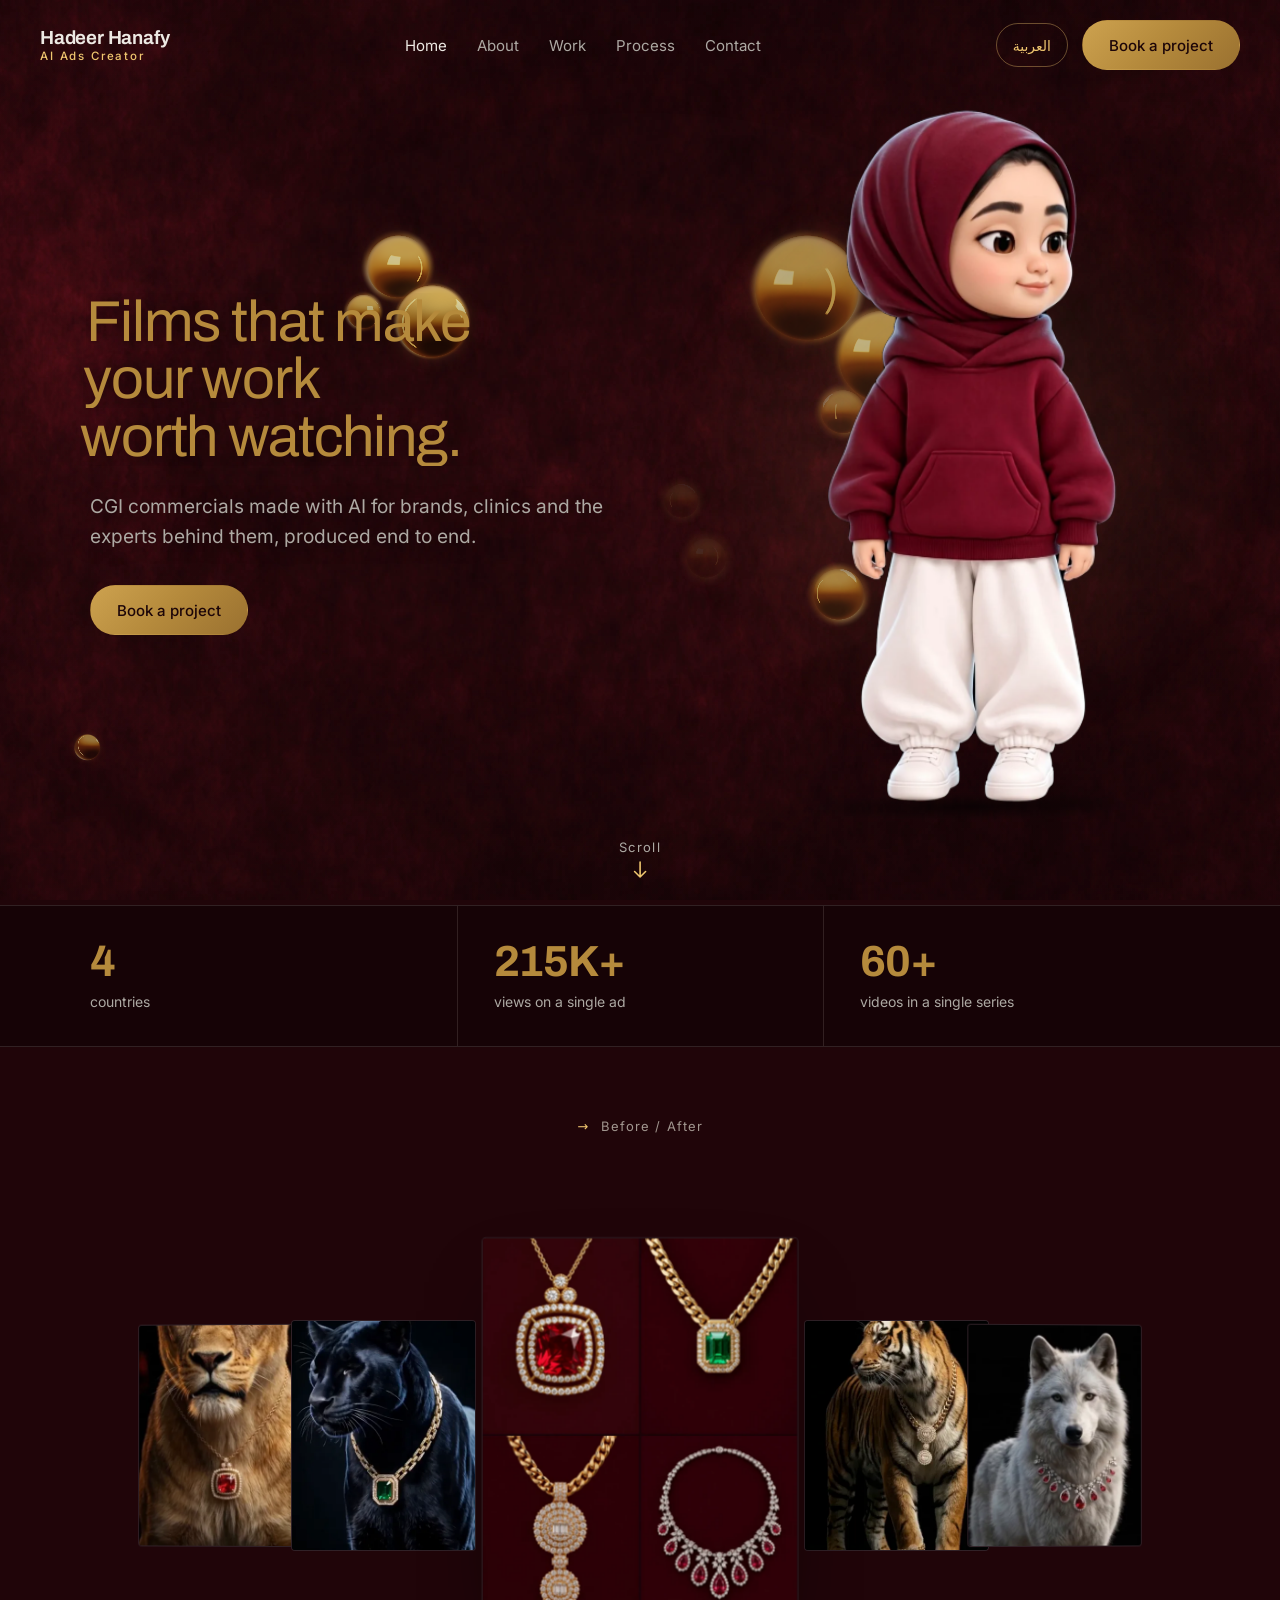
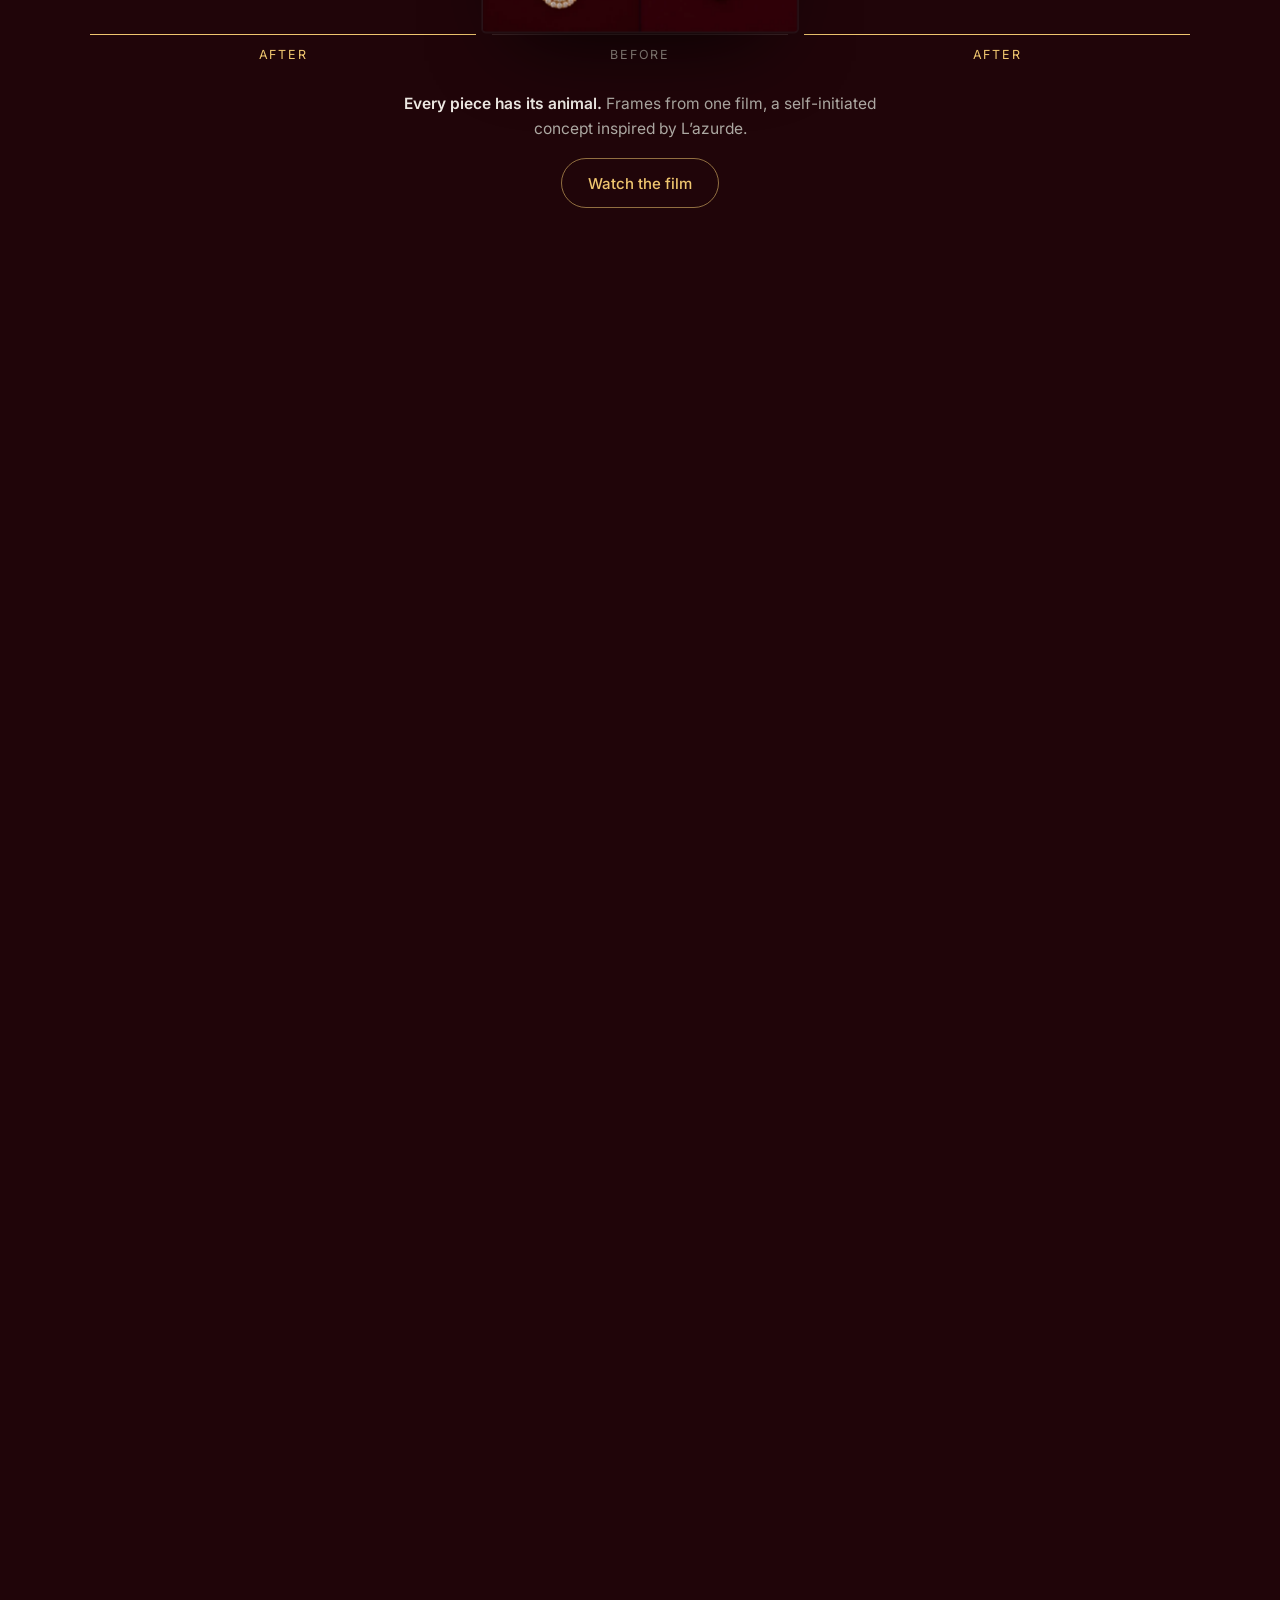
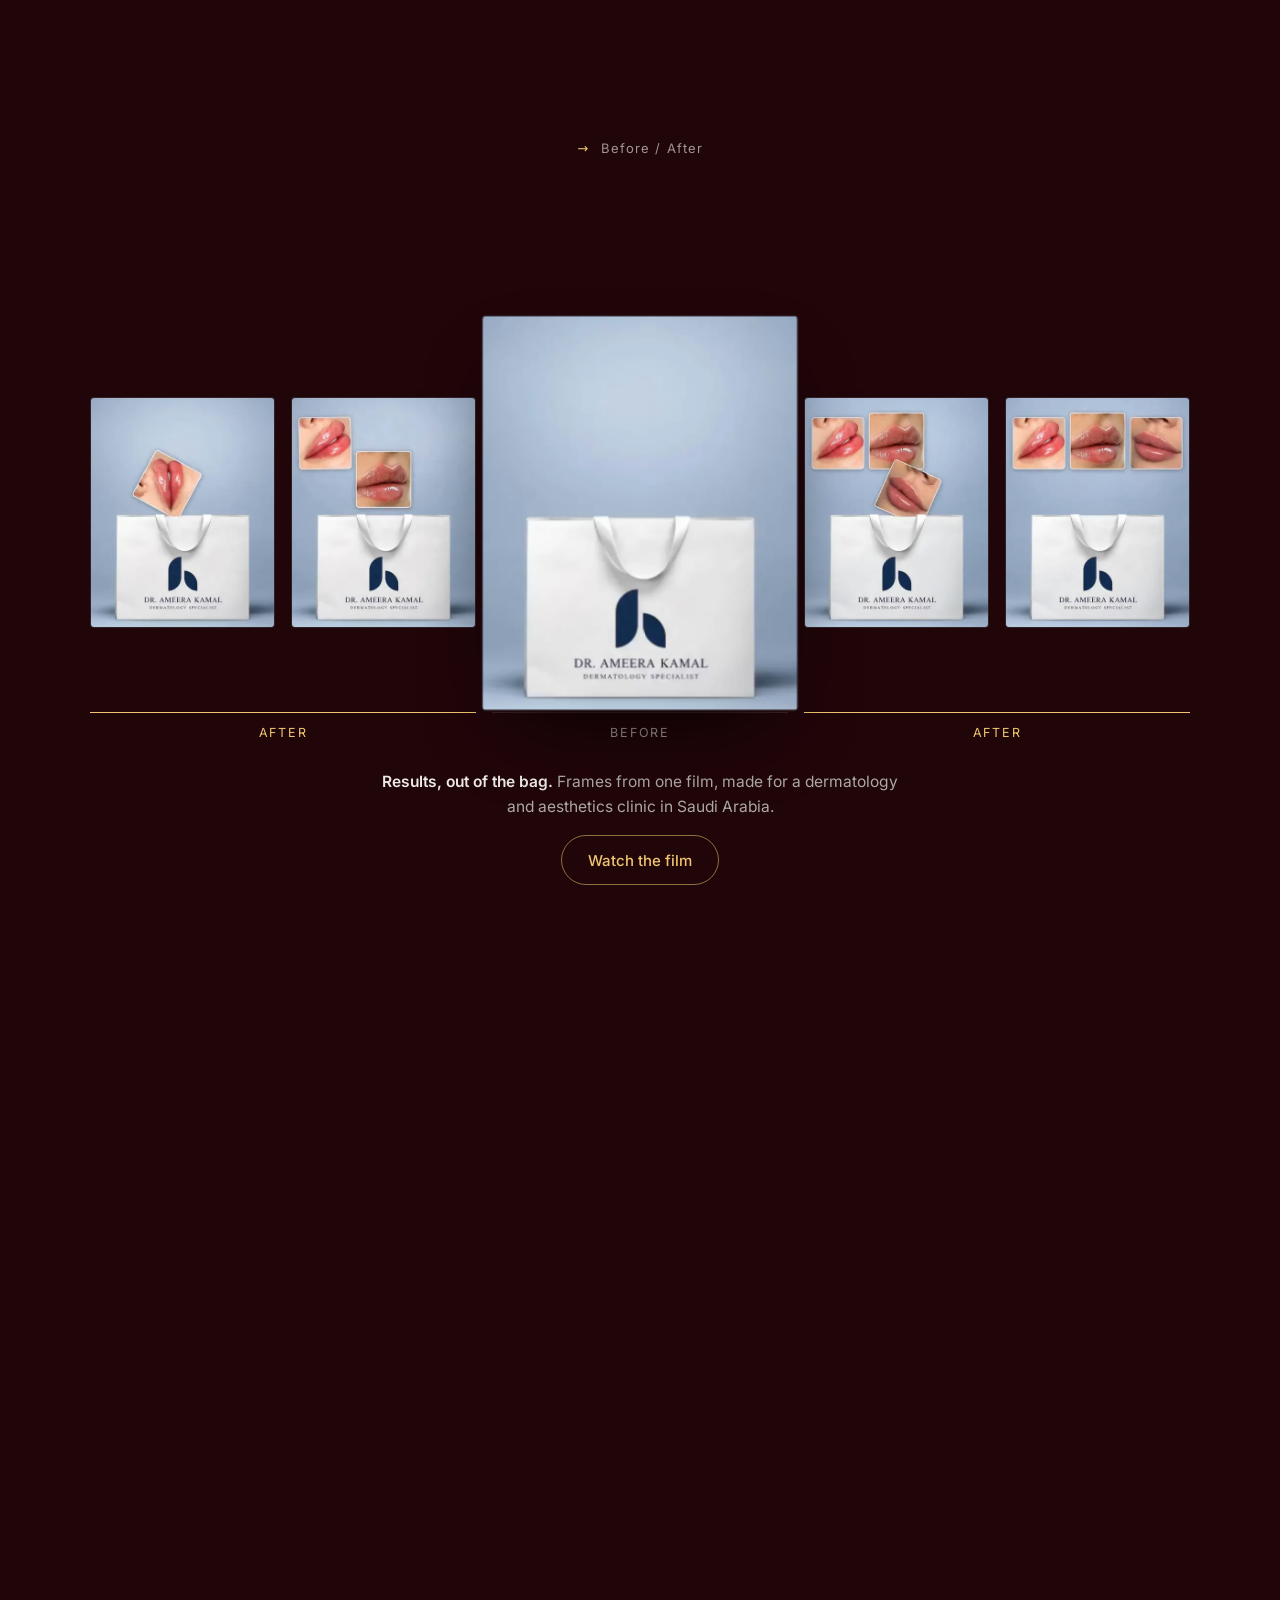
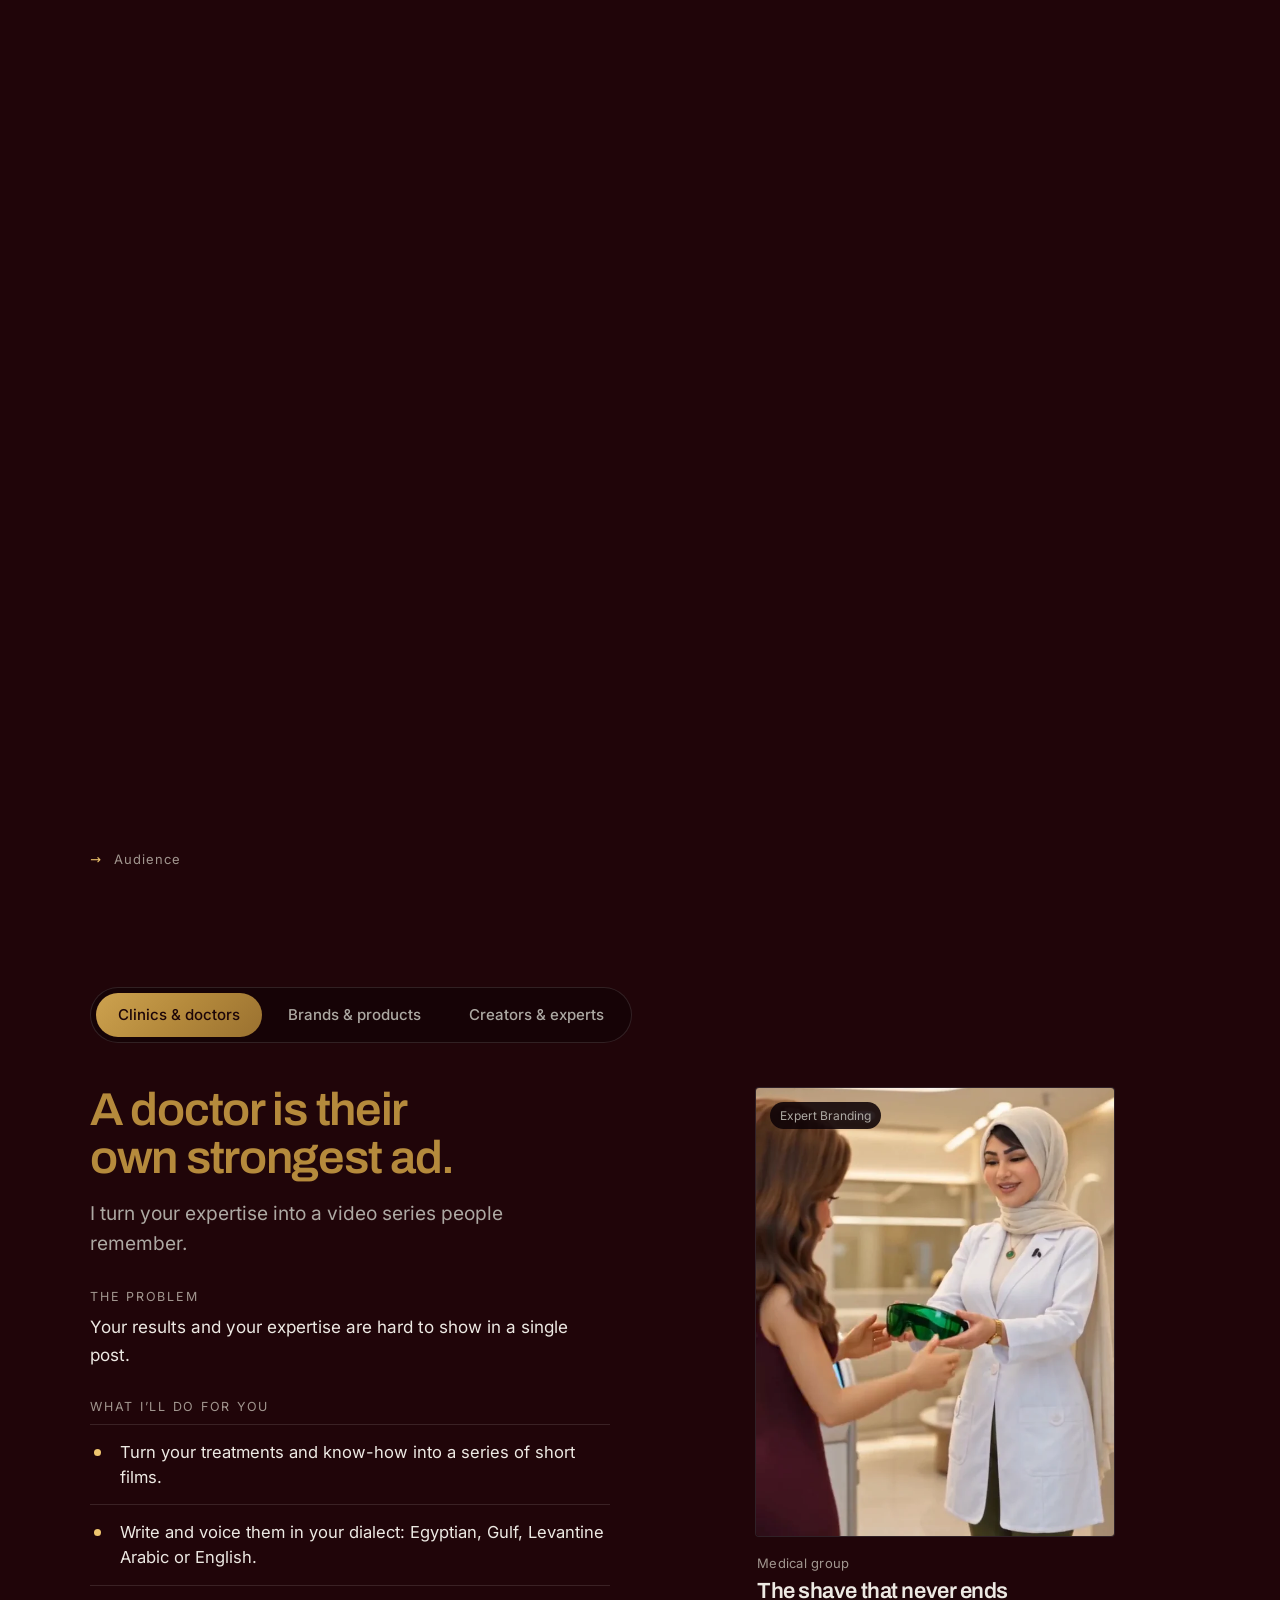
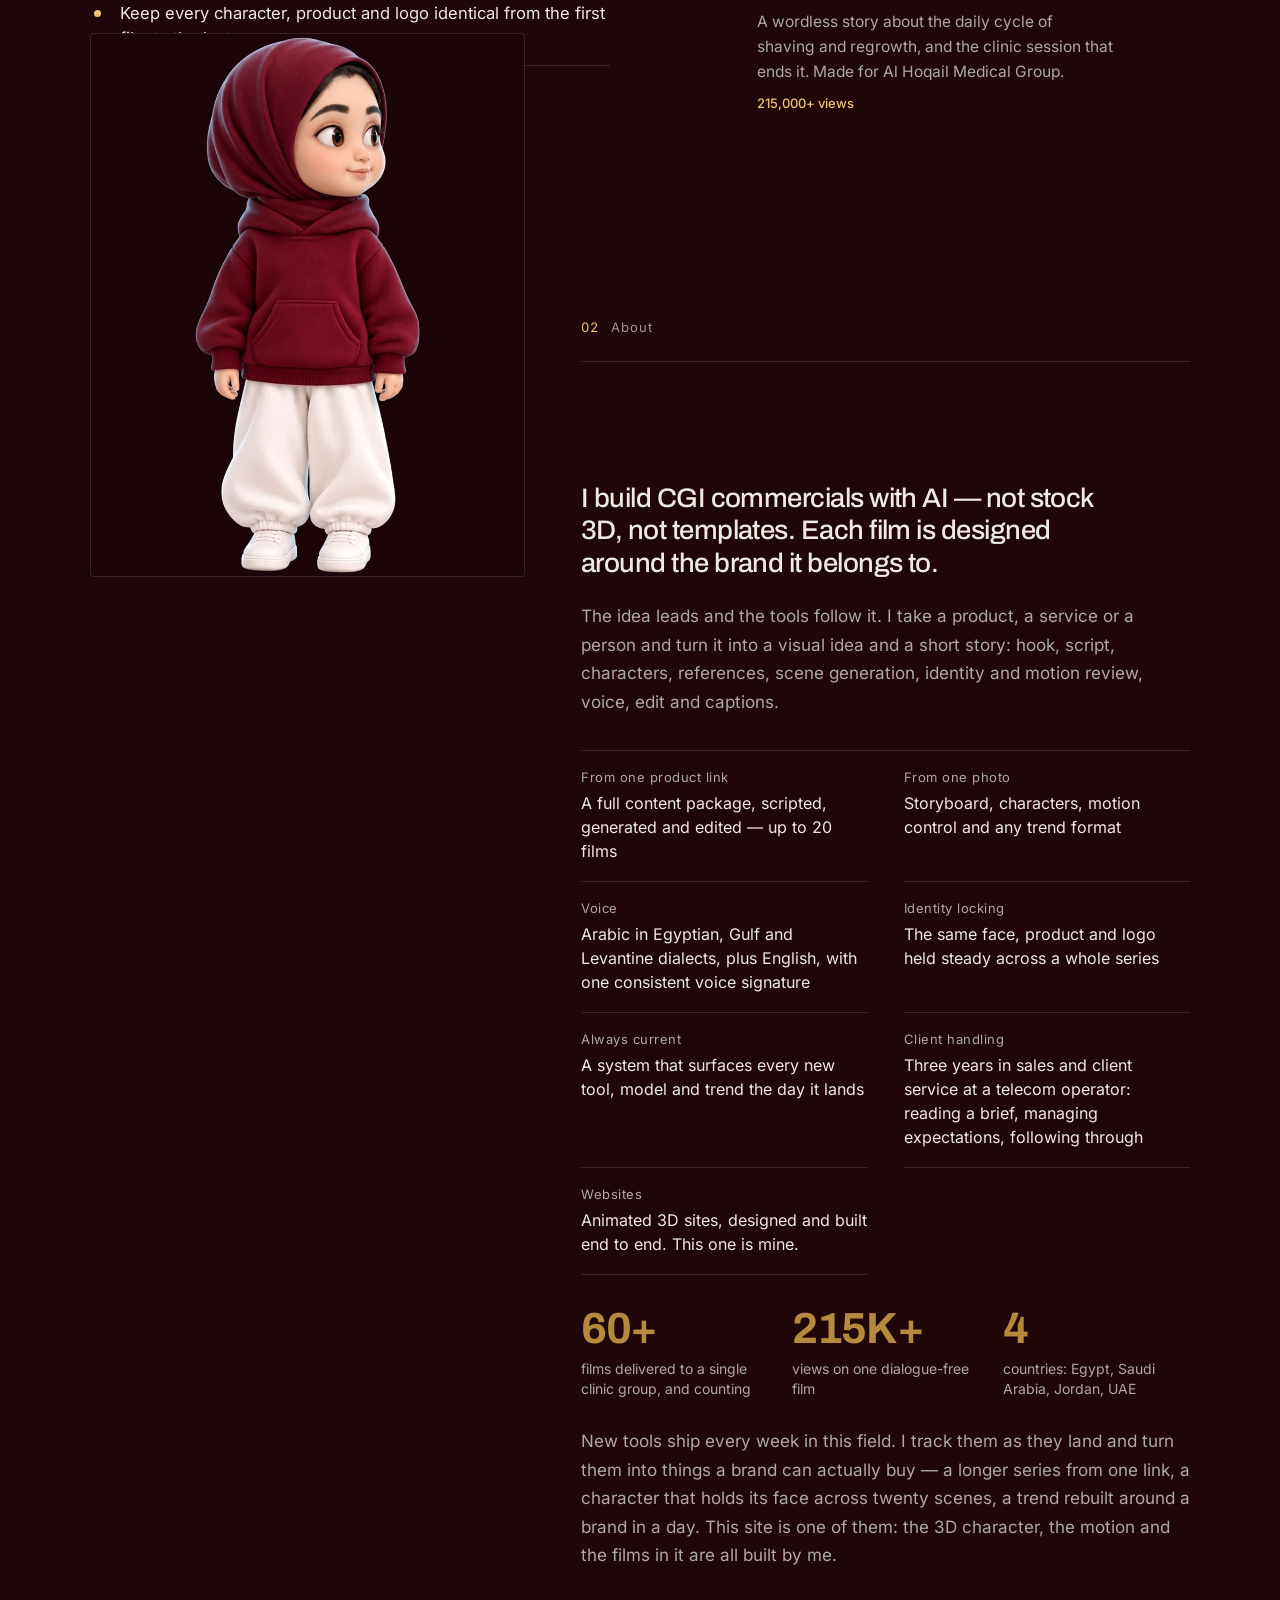
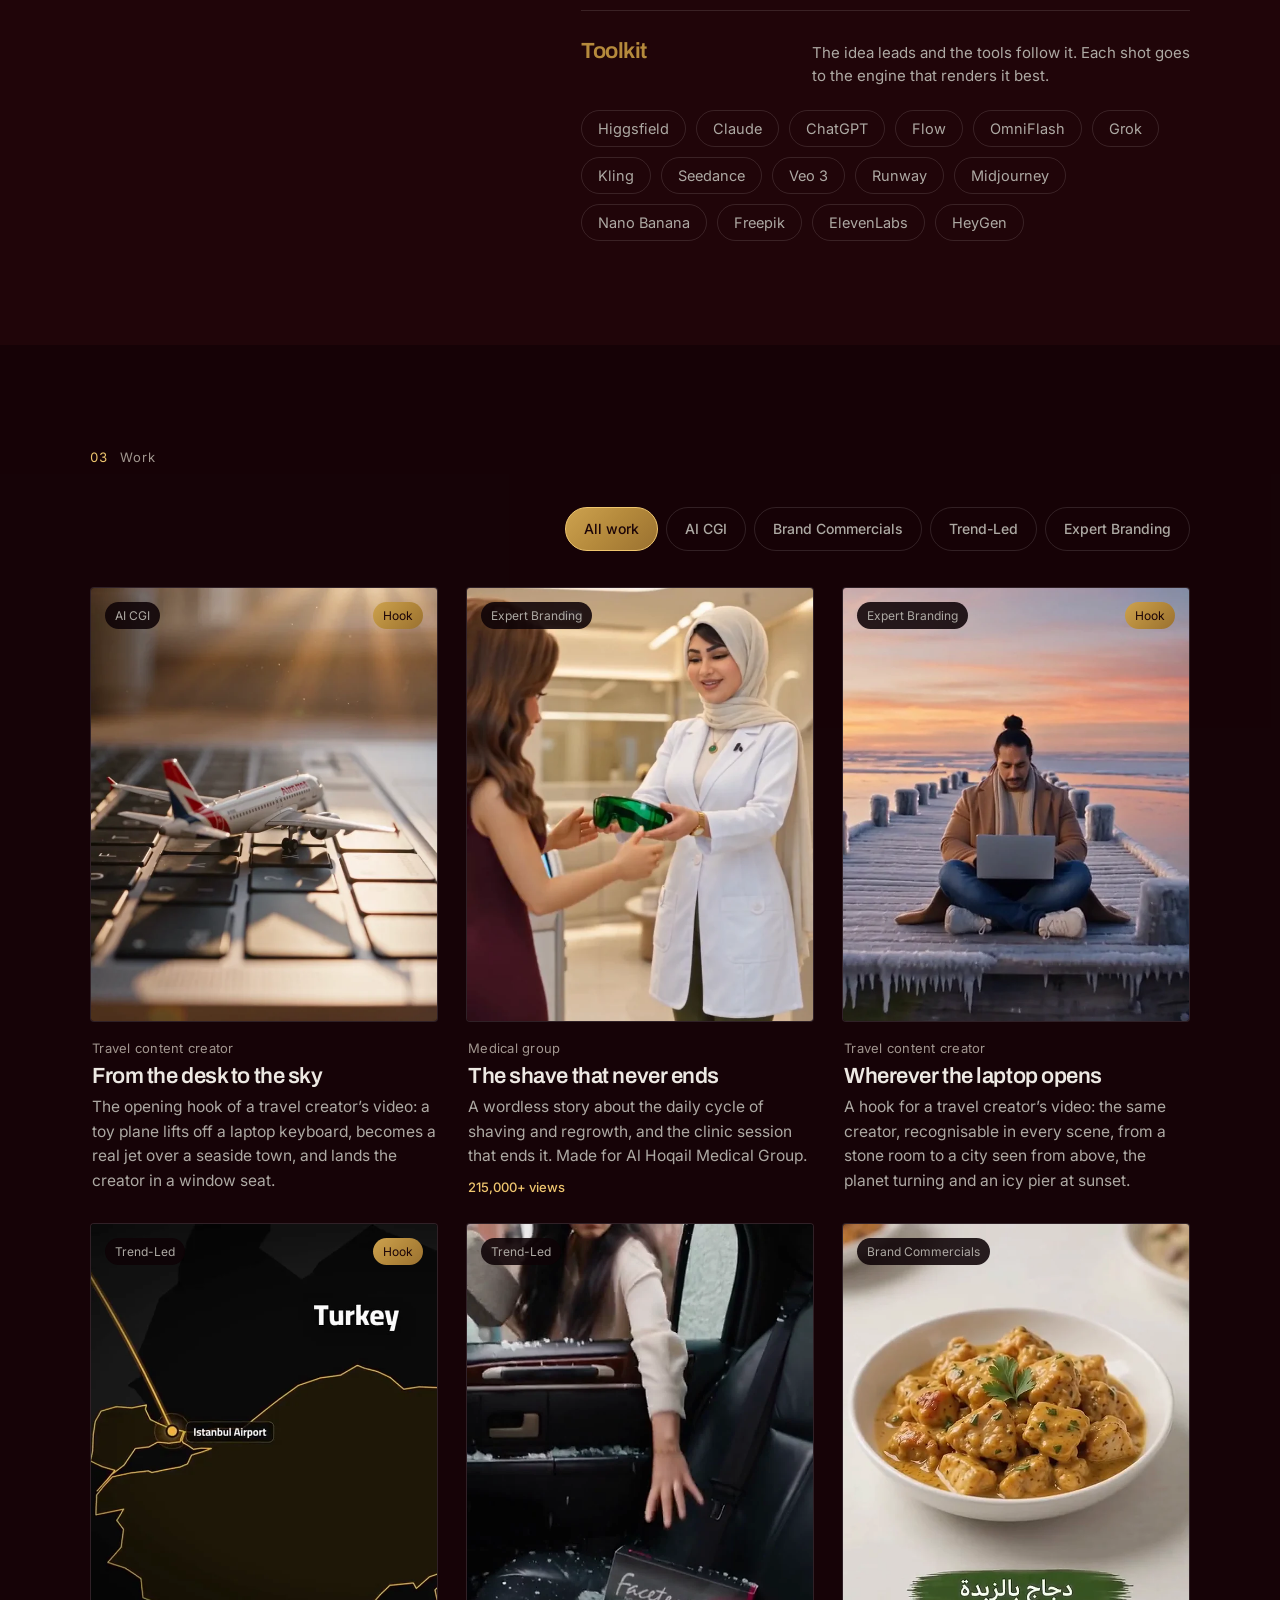
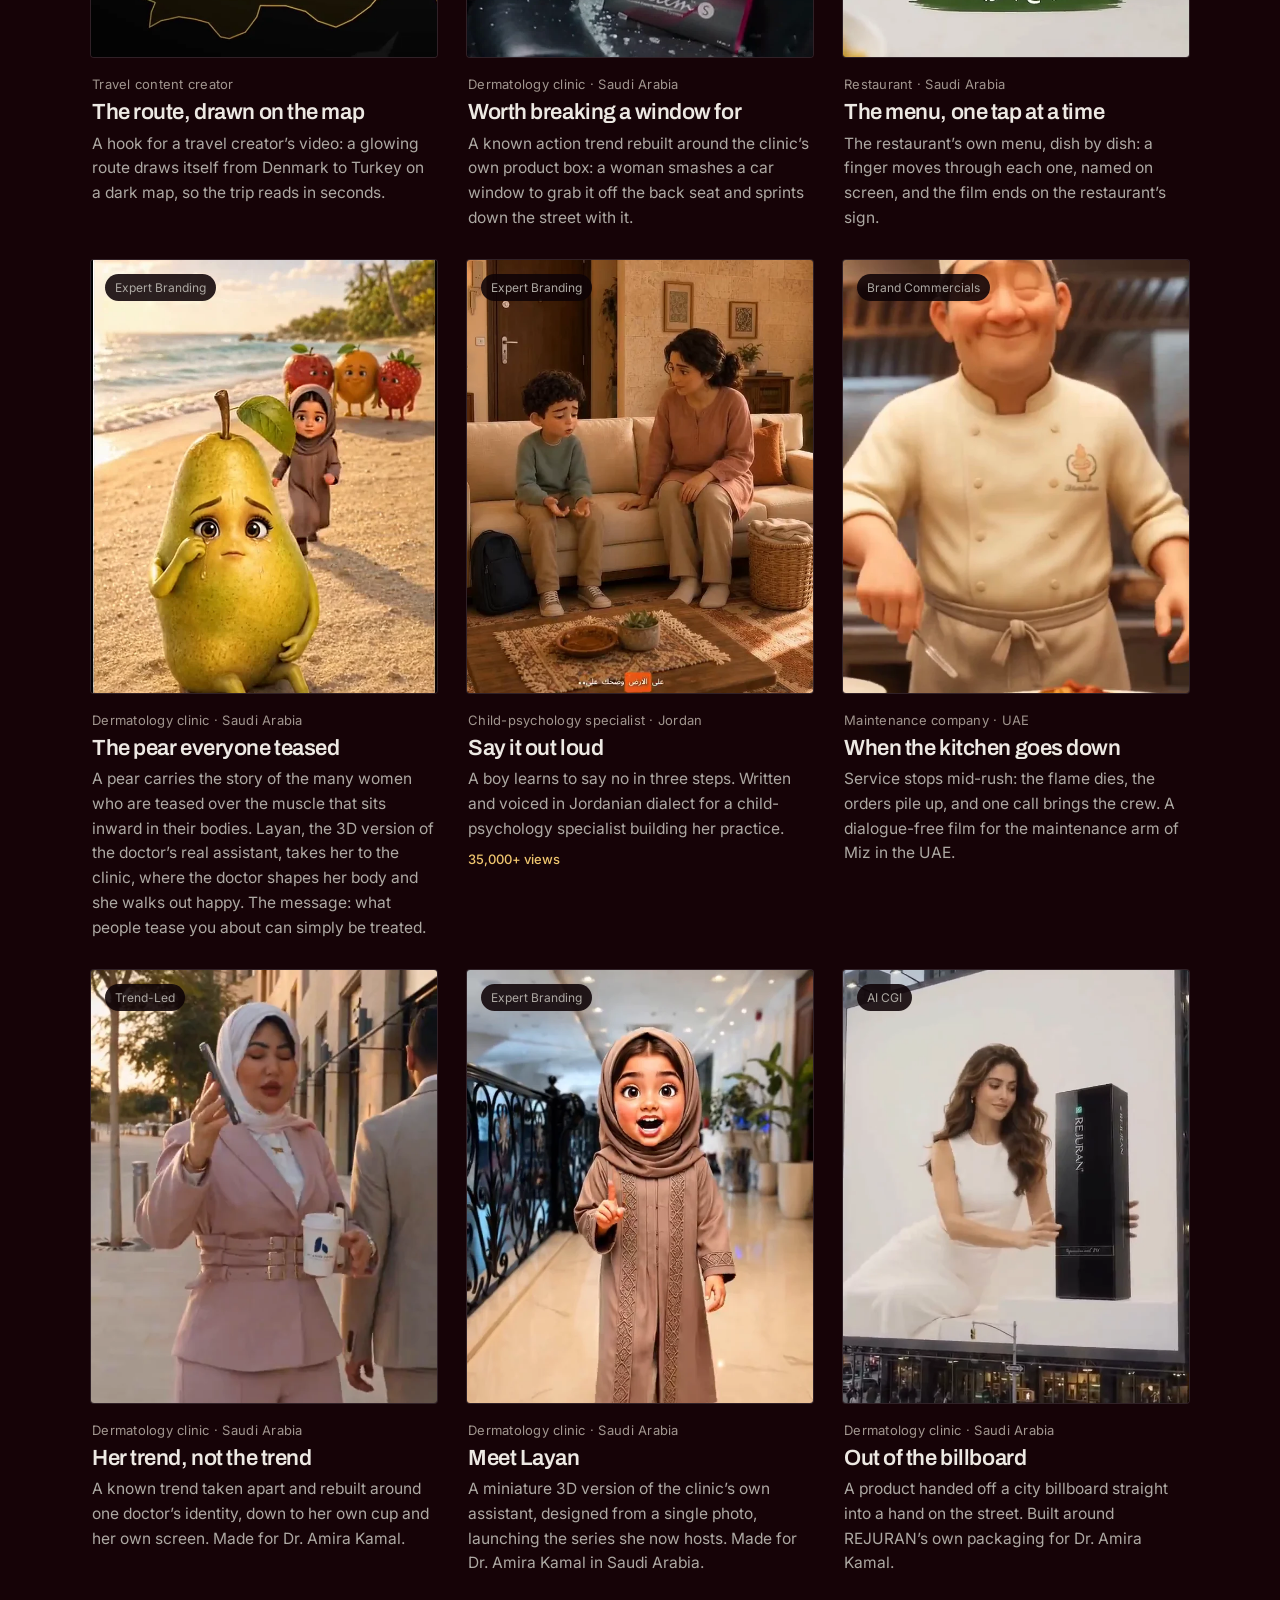
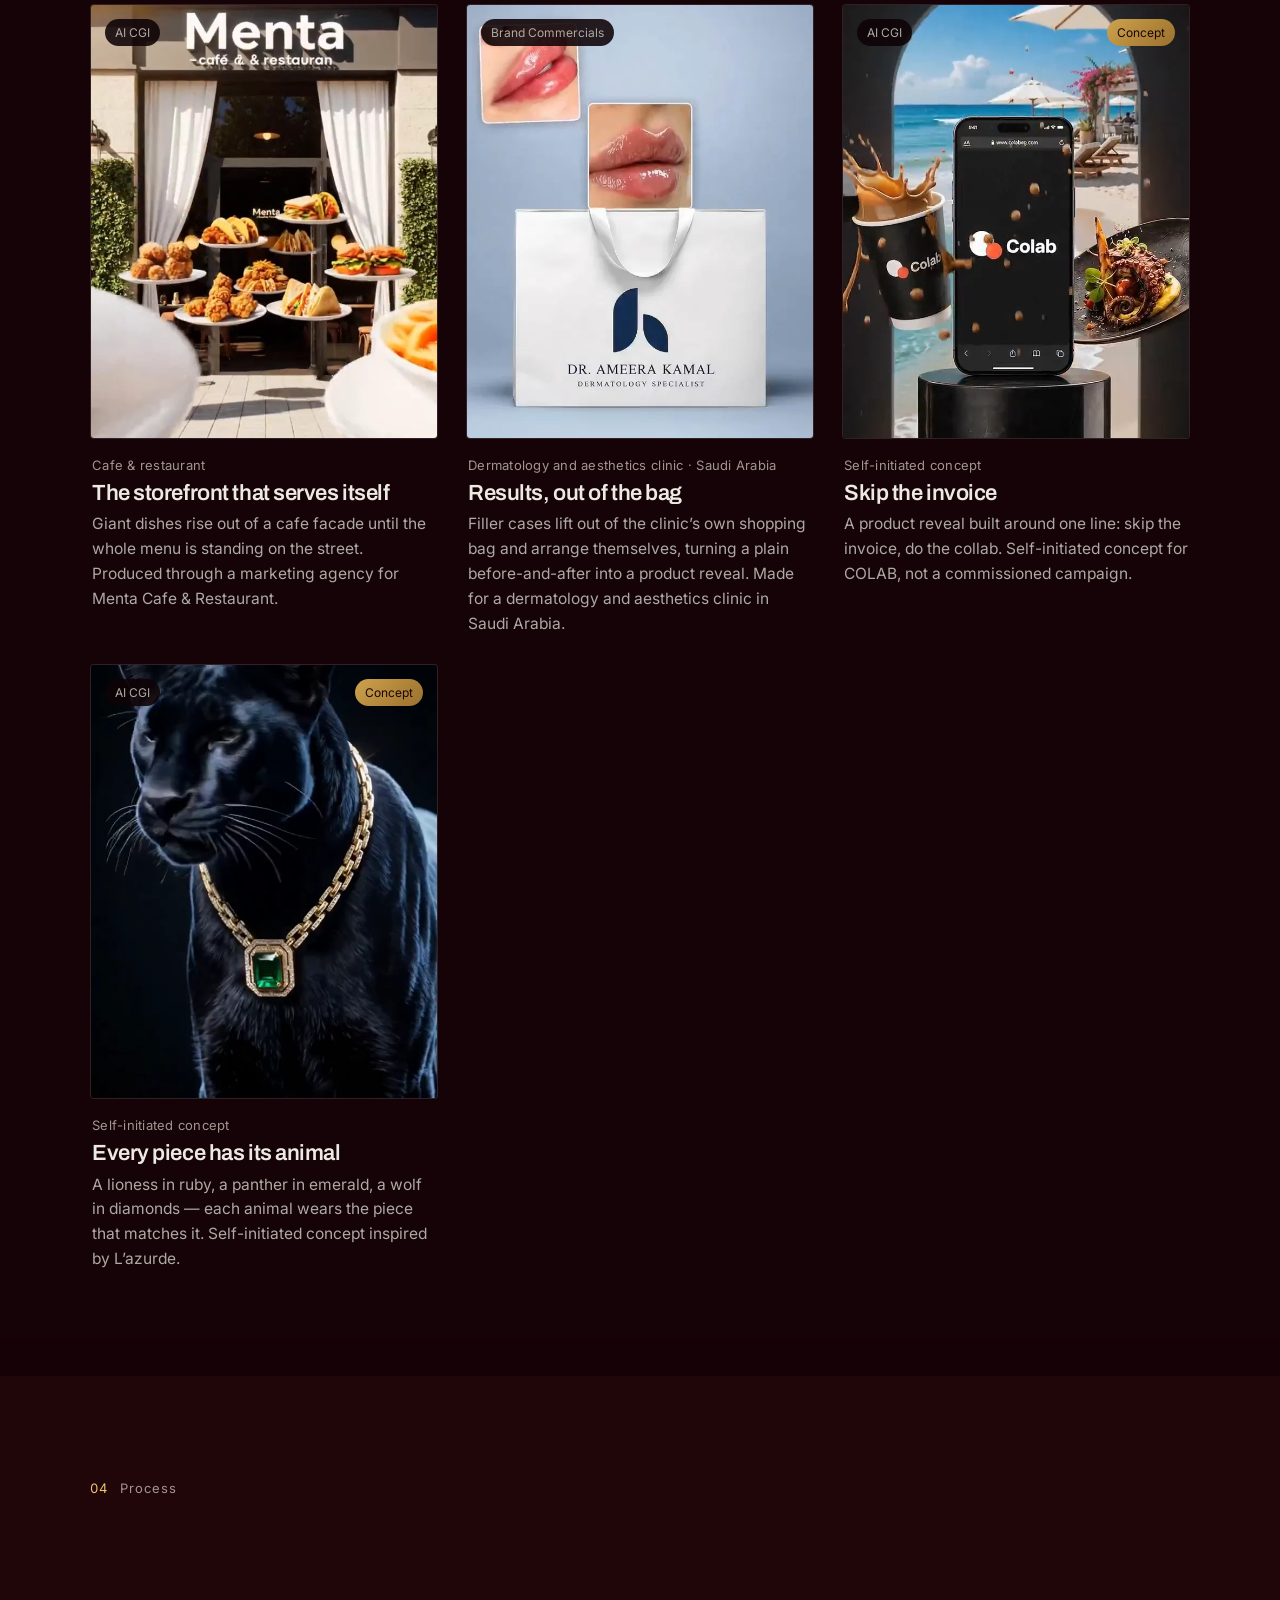
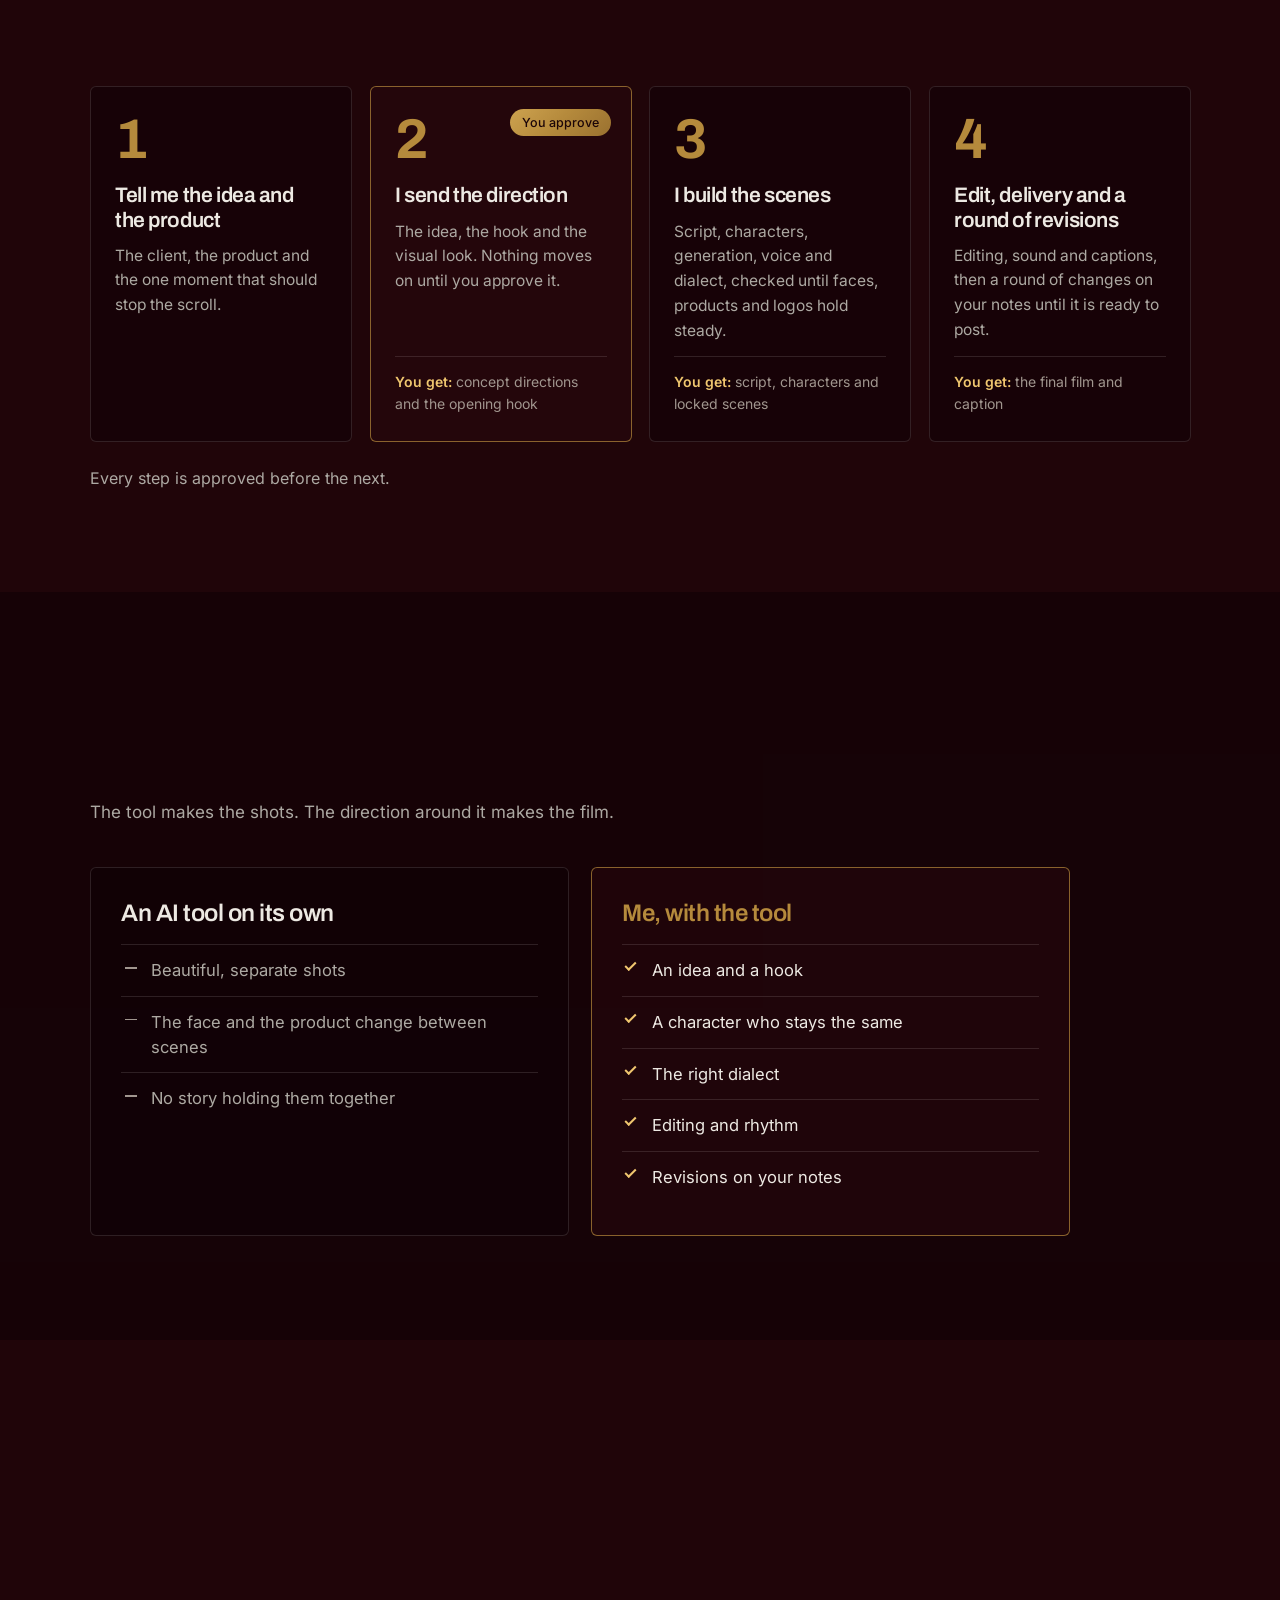
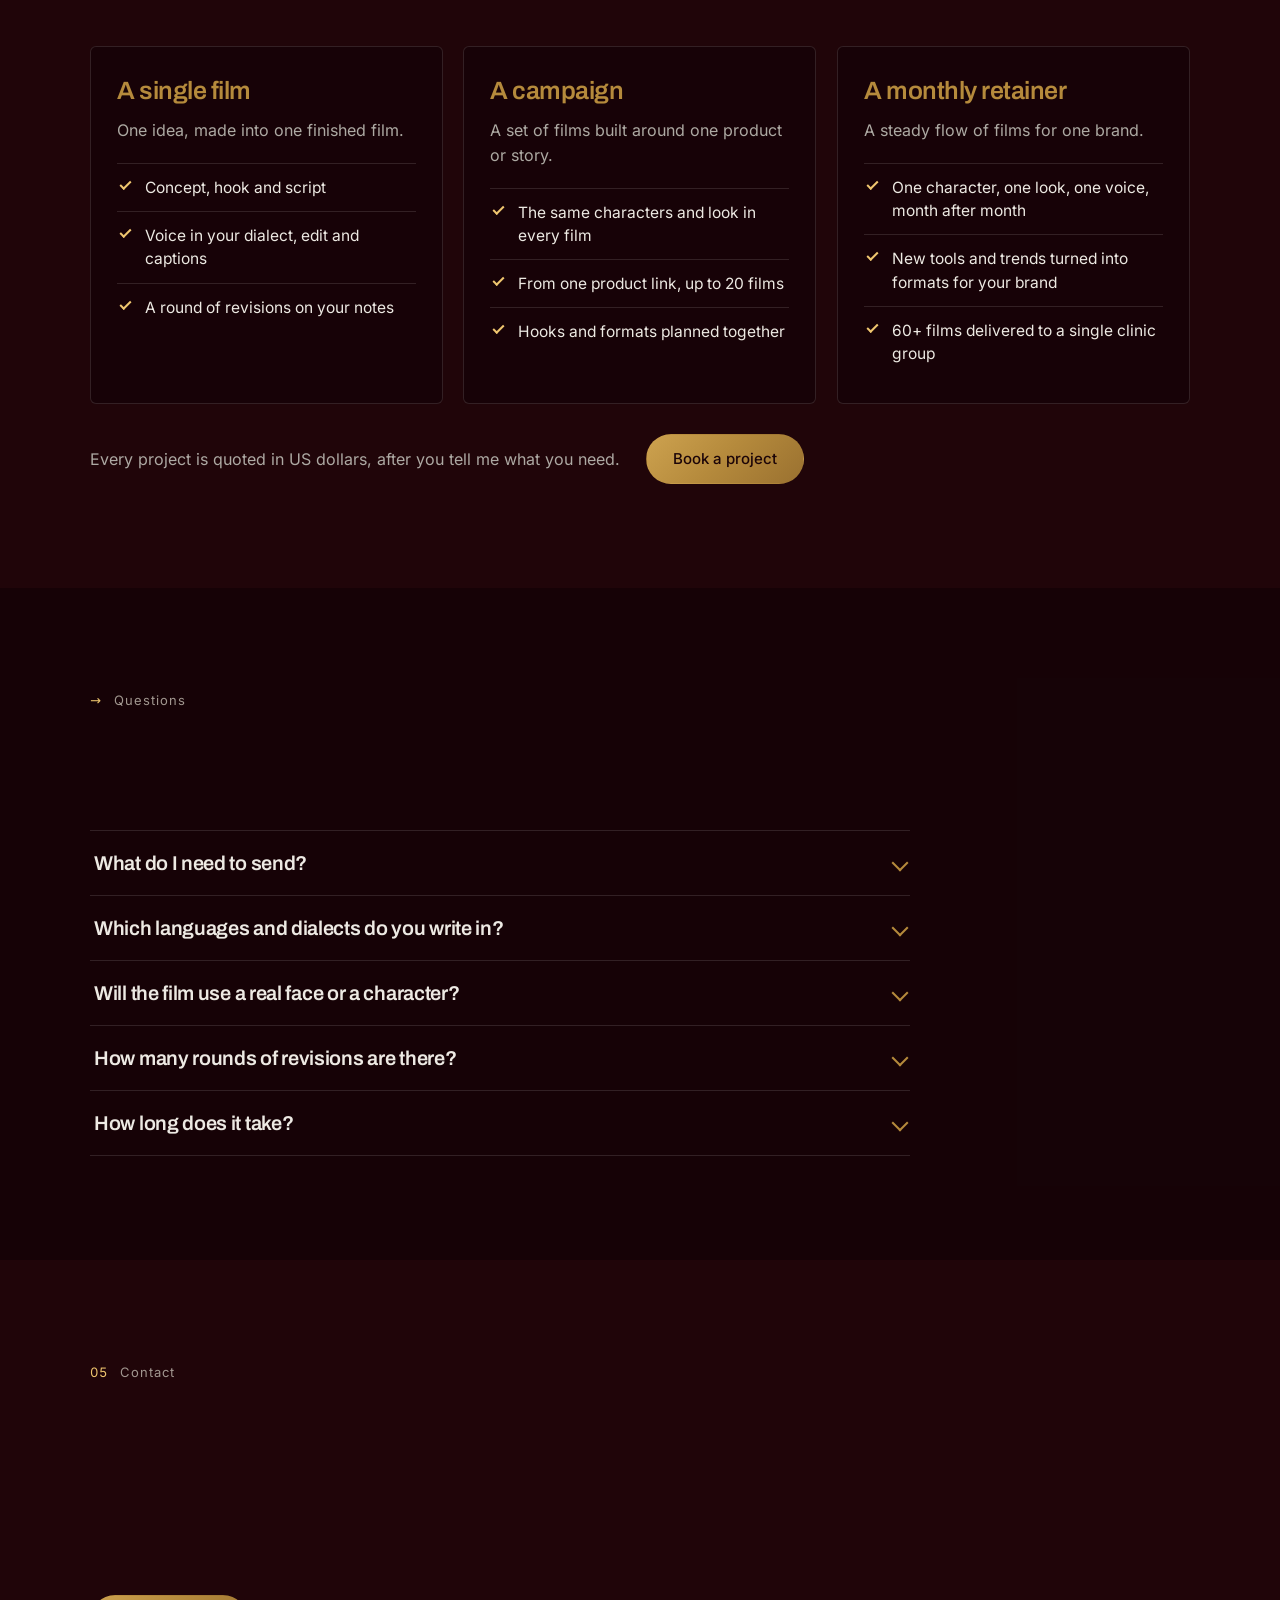
==== commit 50a81bfb: "Hardening: self-hosted fonts, stricter CSP, security guardrail, setup notes - Fonts (Archivo, Inter," ====
--- a/index.html
+++ b/index.html
@@ -23,9 +23,8 @@
 <meta name="twitter:description" content="CGI commercials, made with AI, built on one idea.">
 <meta name="twitter:image" content="https://hadeerhanafy.com/assets/og-v2.jpg">
 <link rel="icon" href="data:image/svg+xml,%3Csvg%20xmlns='http://www.w3.org/2000/svg'%20viewBox='0%200%2032%2032'%3E%3Crect%20width='32'%20height='32'%20rx='7'%20fill='%230A0A0A'/%3E%3Cpath%20d='M11%209v14M21%209v14M11%2016h10'%20stroke='%23EFC66F'%20stroke-width='2.6'%20stroke-linecap='round'/%3E%3C/svg%3E">
-<link rel="preconnect" href="https://fonts.googleapis.com">
-<link rel="preconnect" href="https://fonts.gstatic.com" crossorigin="anonymous">
-<link rel="stylesheet" href="https://fonts.googleapis.com/css2?family=Archivo:wdth,wght@75..110,400..800&amp;family=Inter:wght@400;500;600&amp;display=swap">
+<link rel="preload" as="font" type="font/woff2" href="/assets/fonts/archivo-latin-4c18bb.woff2" crossorigin>
+<link rel="preload" as="font" type="font/woff2" href="/assets/fonts/inter-latin-6ab57b.woff2" crossorigin>
 <link rel="preload" as="image" href="/assets/char-sprite.webp" fetchpriority="high">
 <script>document.documentElement.setAttribute('data-js','1');</script>
 <link rel="stylesheet" href="/styles.css">
--- a/styles.css
+++ b/styles.css
@@ -1,3 +1,12 @@
+/* Fonts are served from this site (no third-party font host). Latin for Archivo and Inter, Latin and Arabic for Cairo. */
+@font-face { font-family: 'Archivo'; font-style: normal; font-weight: 400 800; font-stretch: 75% 110%; font-display: swap; src: url(/assets/fonts/archivo-latin-ext-fa8397.woff2) format('woff2'); unicode-range: U+0100-02BA, U+02BD-02C5, U+02C7-02CC, U+02CE-02D7, U+02DD-02FF, U+0304, U+0308, U+0329, U+1D00-1DBF, U+1E00-1E9F, U+1EF2-1EFF, U+2020, U+20A0-20AB, U+20AD-20C4, U+2113, U+2C60-2C7F, U+A720-A7FF; }
+@font-face { font-family: 'Archivo'; font-style: normal; font-weight: 400 800; font-stretch: 75% 110%; font-display: swap; src: url(/assets/fonts/archivo-latin-4c18bb.woff2) format('woff2'); unicode-range: U+0000-00FF, U+0131, U+0152-0153, U+02BB-02BC, U+02C6, U+02DA, U+02DC, U+0304, U+0308, U+0329, U+2000-206F, U+20AC, U+2122, U+2191, U+2193, U+2212, U+2215, U+FEFF, U+FFFD; }
+@font-face { font-family: 'Inter'; font-style: normal; font-weight: 400 600; font-display: swap; src: url(/assets/fonts/inter-latin-ext-b6db4a.woff2) format('woff2'); unicode-range: U+0100-02BA, U+02BD-02C5, U+02C7-02CC, U+02CE-02D7, U+02DD-02FF, U+0304, U+0308, U+0329, U+1D00-1DBF, U+1E00-1E9F, U+1EF2-1EFF, U+2020, U+20A0-20AB, U+20AD-20C4, U+2113, U+2C60-2C7F, U+A720-A7FF; }
+@font-face { font-family: 'Inter'; font-style: normal; font-weight: 400 600; font-display: swap; src: url(/assets/fonts/inter-latin-6ab57b.woff2) format('woff2'); unicode-range: U+0000-00FF, U+0131, U+0152-0153, U+02BB-02BC, U+02C6, U+02DA, U+02DC, U+0304, U+0308, U+0329, U+2000-206F, U+20AC, U+2122, U+2191, U+2193, U+2212, U+2215, U+FEFF, U+FFFD; }
+@font-face { font-family: 'Cairo'; font-style: normal; font-weight: 400 800; font-display: swap; src: url(/assets/fonts/cairo-arabic-0d2bad.woff2) format('woff2'); unicode-range: U+0600-06FF, U+0750-077F, U+0870-0891, U+0897-08E1, U+08E3-08FF, U+200C-200E, U+2010-2011, U+204F, U+2E41, U+FB50-FDFF, U+FE70-FE74, U+FE76-FEFC, U+102E0-102FB, U+10E60-10E7E, U+10EC2-10EC7, U+10EC9-10EEE, U+10EF0-10EFF, U+1EE00-1EE03, U+1EE05-1EE1F, U+1EE21-1EE22, U+1EE24, U+1EE27, U+1EE29-1EE32, U+1EE34-1EE37, U+1EE39, U+1EE3B, U+1EE42, U+1EE47, U+1EE49, U+1EE4B, U+1EE4D-1EE4F, U+1EE51-1EE52, U+1EE54, U+1EE57, U+1EE59, U+1EE5B, U+1EE5D, U+1EE5F, U+1EE61-1EE62, U+1EE64, U+1EE67-1EE6A, U+1EE6C-1EE72, U+1EE74-1EE77, U+1EE79-1EE7C, U+1EE7E, U+1EE80-1EE89, U+1EE8B-1EE9B, U+1EEA1-1EEA3, U+1EEA5-1EEA9, U+1EEAB-1EEBB, U+1EEF0-1EEF1; }
+@font-face { font-family: 'Cairo'; font-style: normal; font-weight: 400 800; font-display: swap; src: url(/assets/fonts/cairo-latin-ext-c23228.woff2) format('woff2'); unicode-range: U+0100-02BA, U+02BD-02C5, U+02C7-02CC, U+02CE-02D7, U+02DD-02FF, U+0304, U+0308, U+0329, U+1D00-1DBF, U+1E00-1E9F, U+1EF2-1EFF, U+2020, U+20A0-20AB, U+20AD-20C4, U+2113, U+2C60-2C7F, U+A720-A7FF; }
+@font-face { font-family: 'Cairo'; font-style: normal; font-weight: 400 800; font-display: swap; src: url(/assets/fonts/cairo-latin-eb4f7c.woff2) format('woff2'); unicode-range: U+0000-00FF, U+0131, U+0152-0153, U+02BB-02BC, U+02C6, U+02DA, U+02DC, U+0304, U+0308, U+0329, U+2000-206F, U+20AC, U+2122, U+2191, U+2193, U+2212, U+2215, U+FEFF, U+FFFD; }
+
 :root {
   --paper: #200509;
   --sand: #1b0509;
